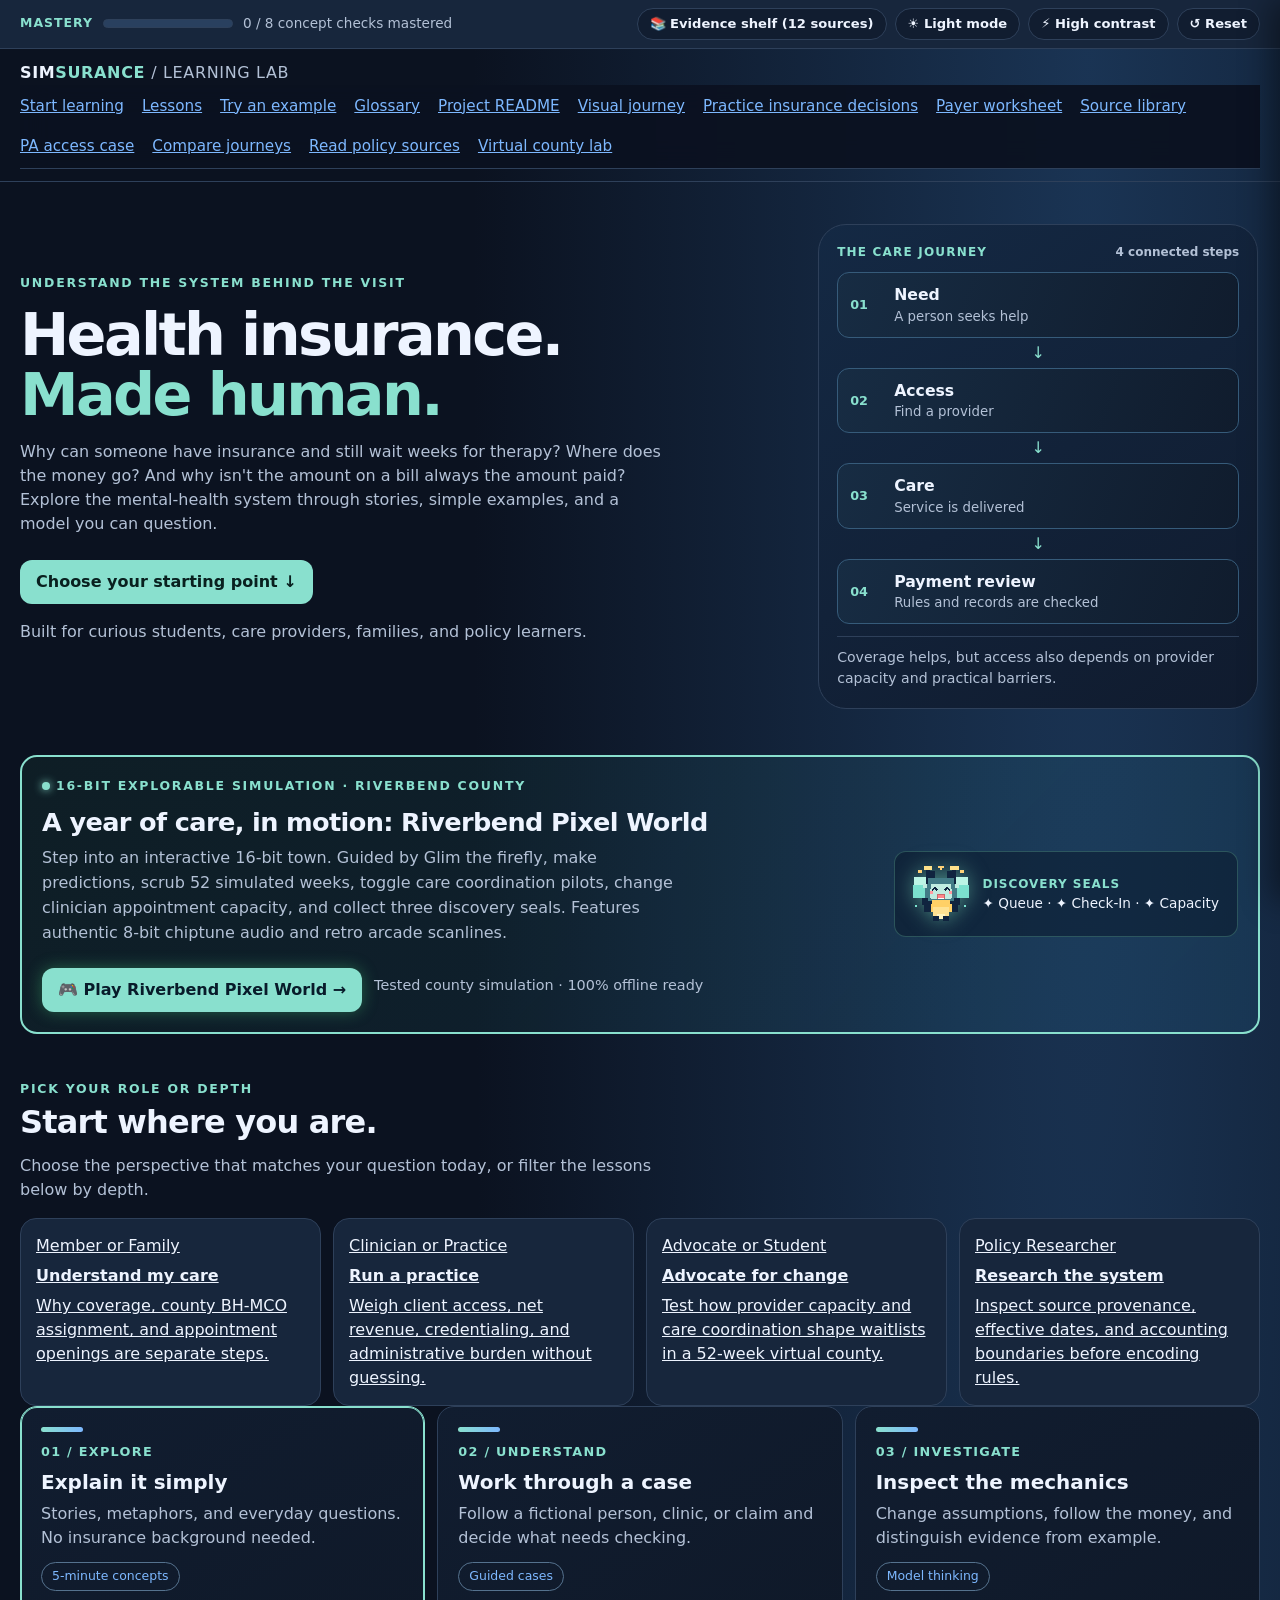
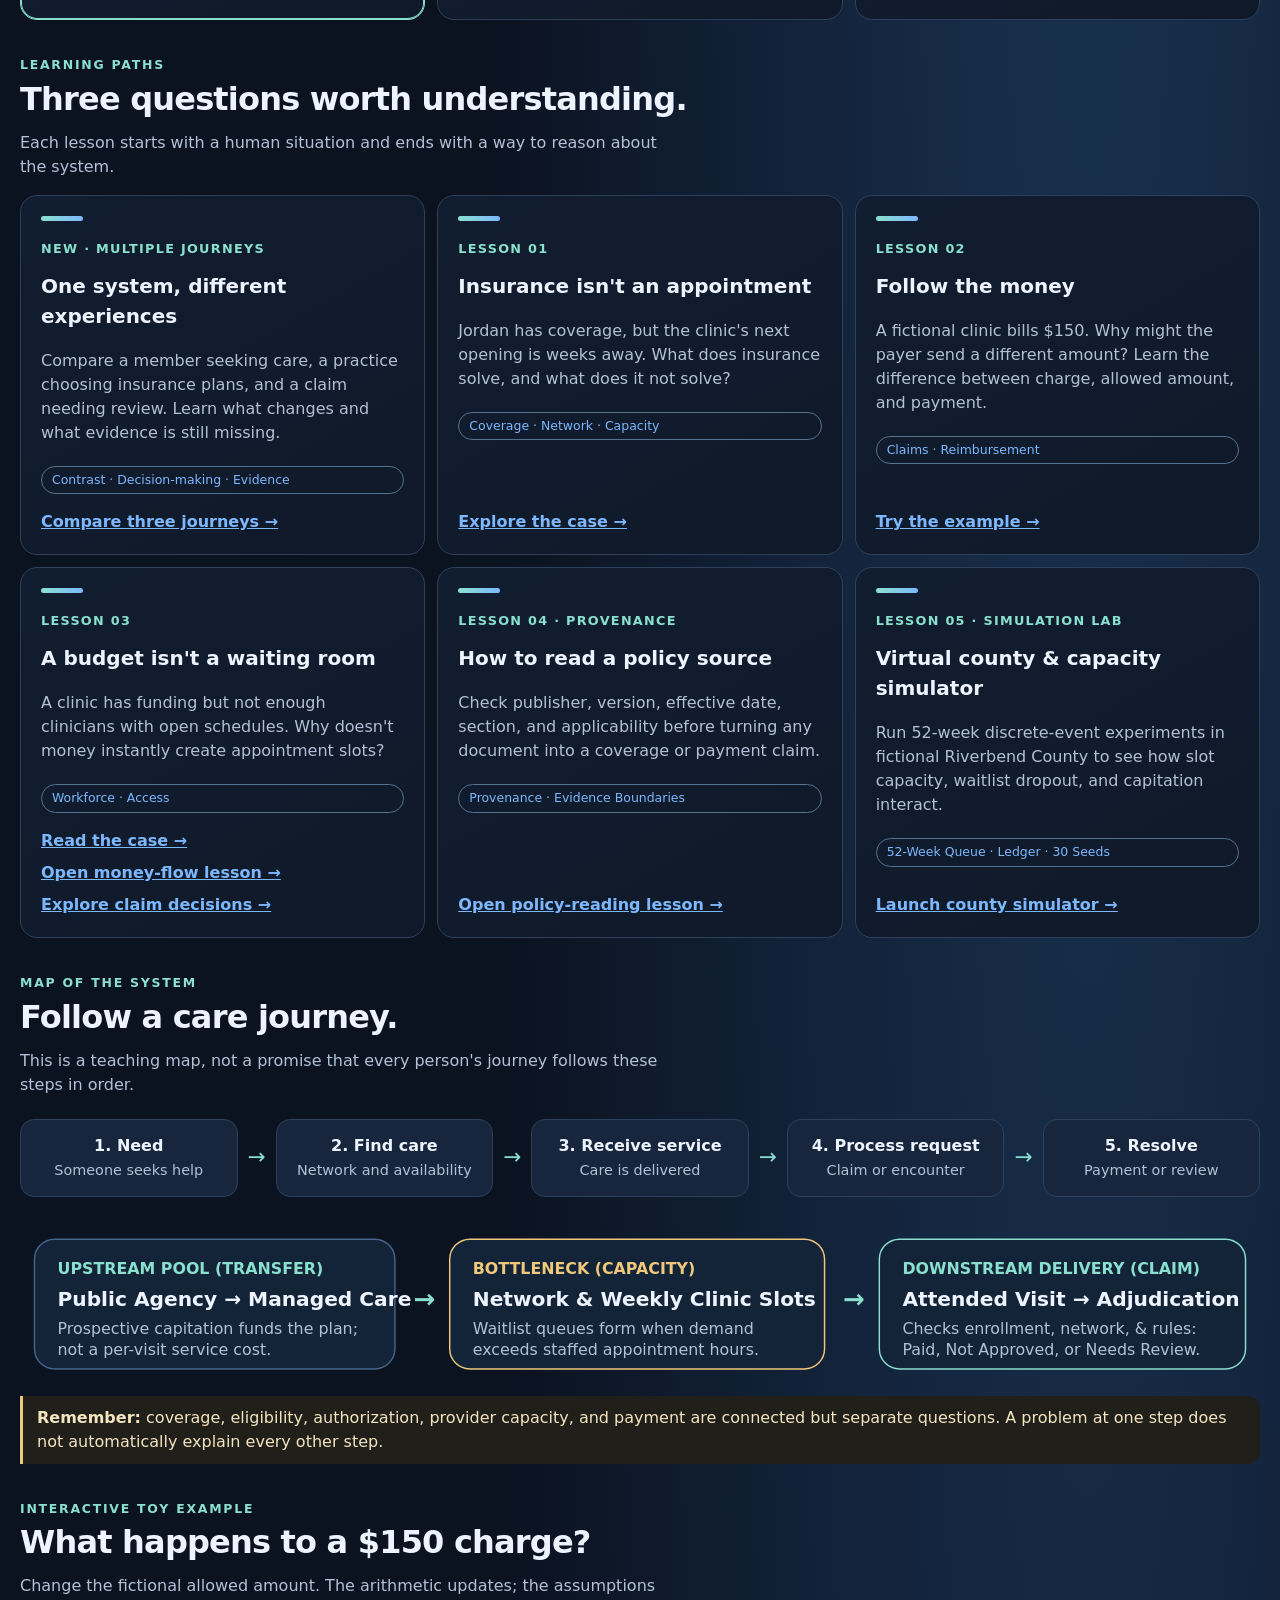
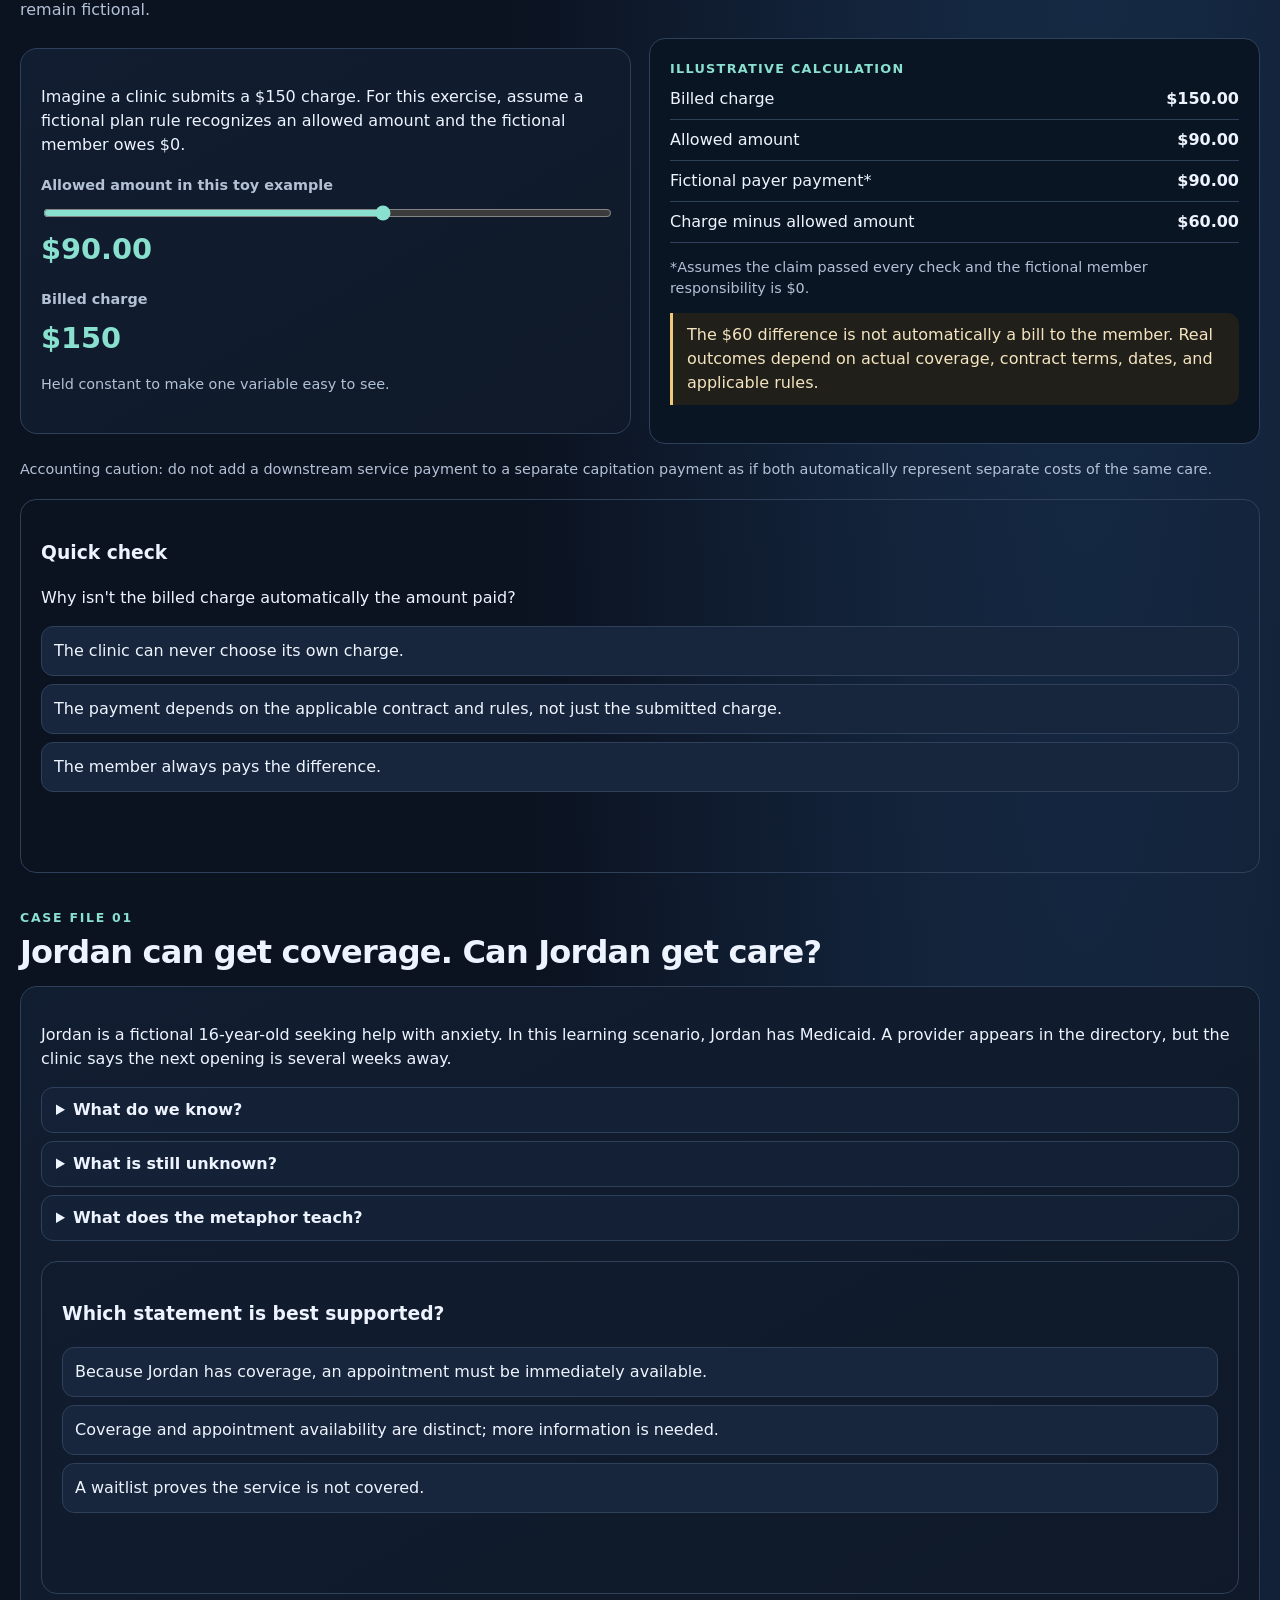
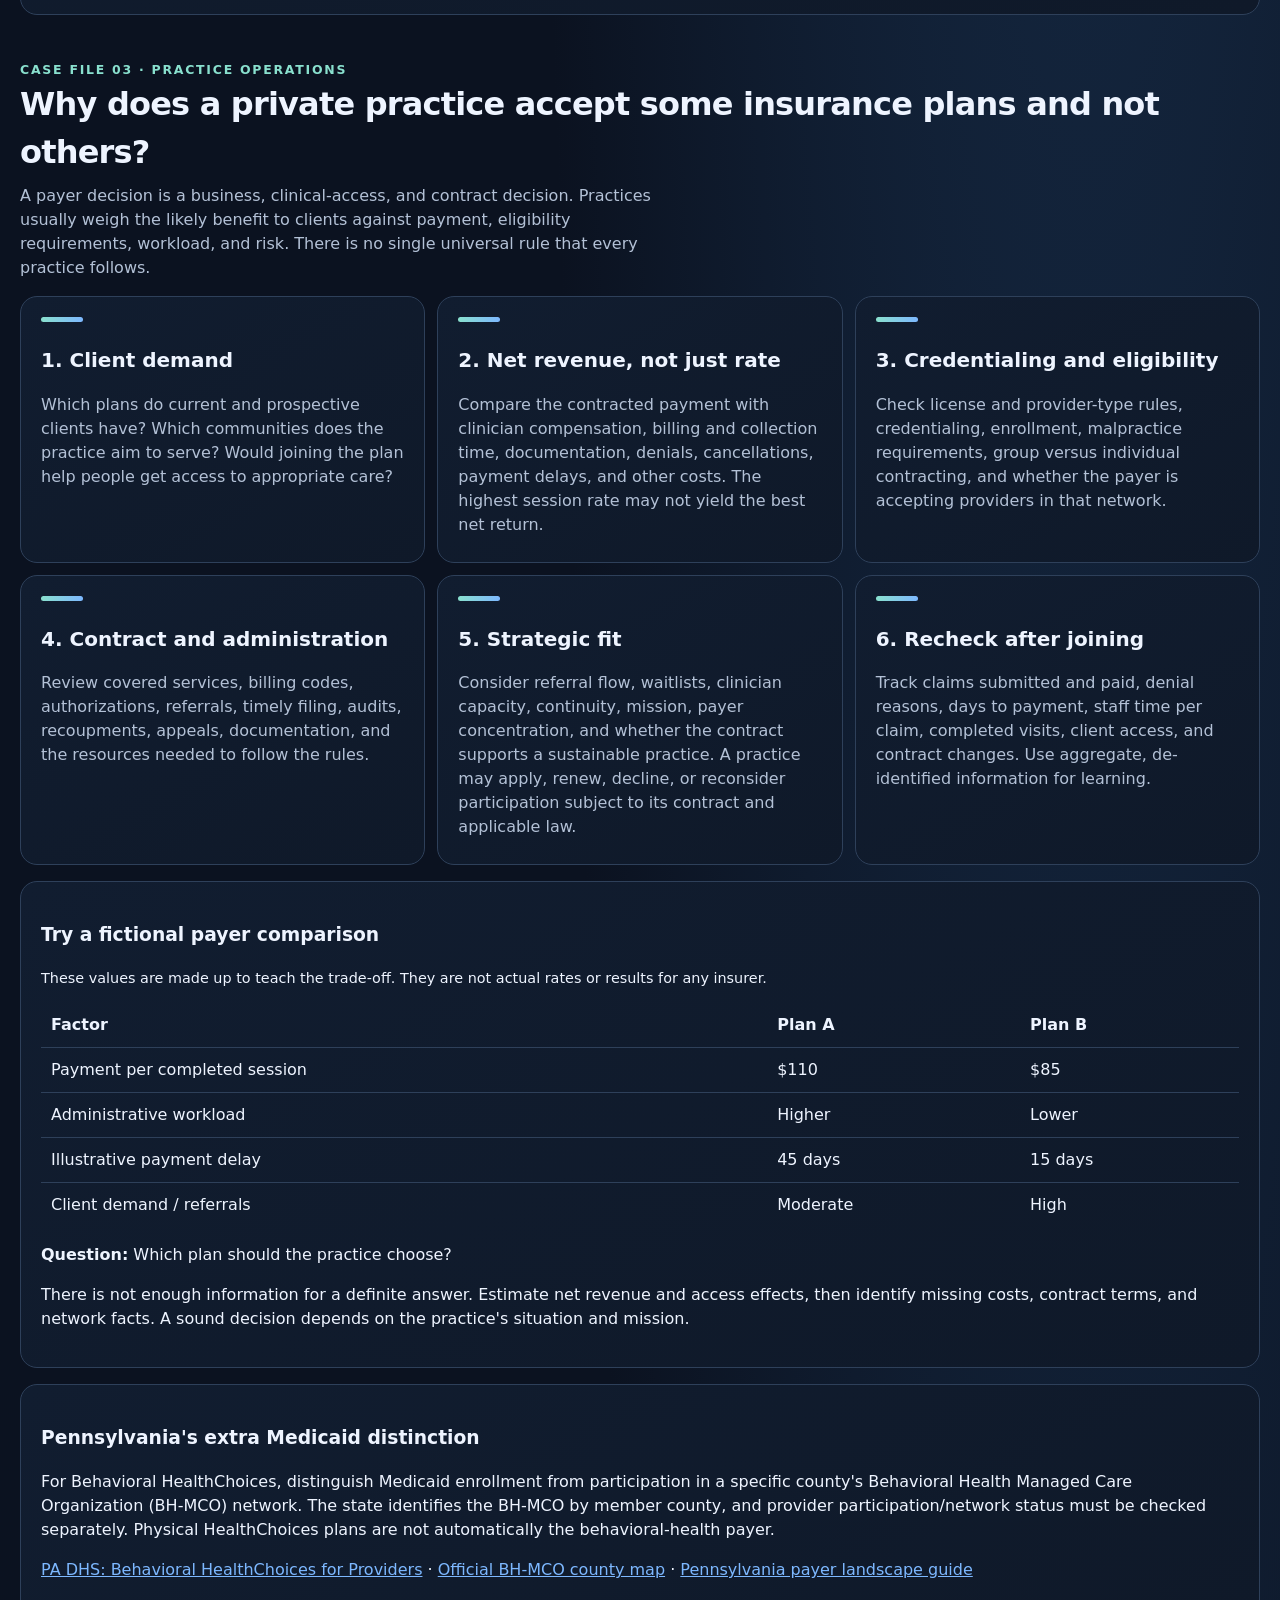
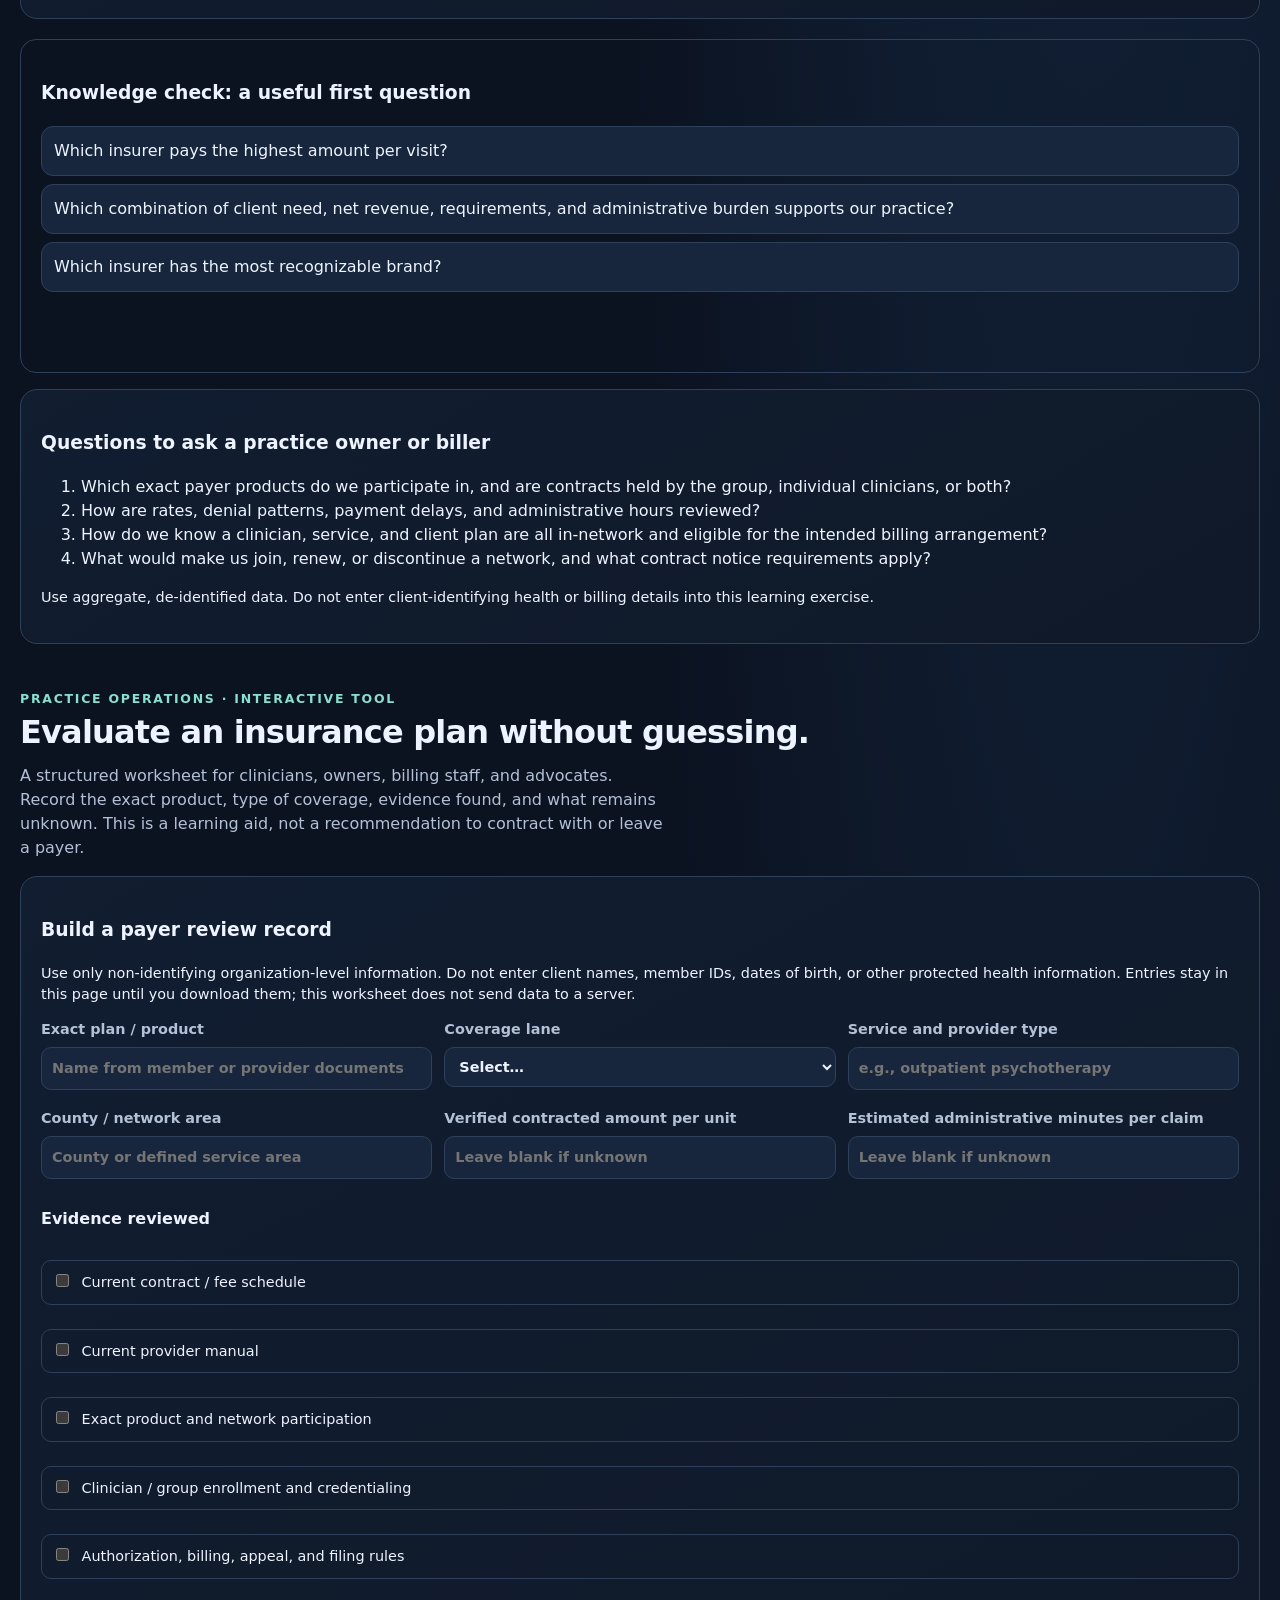
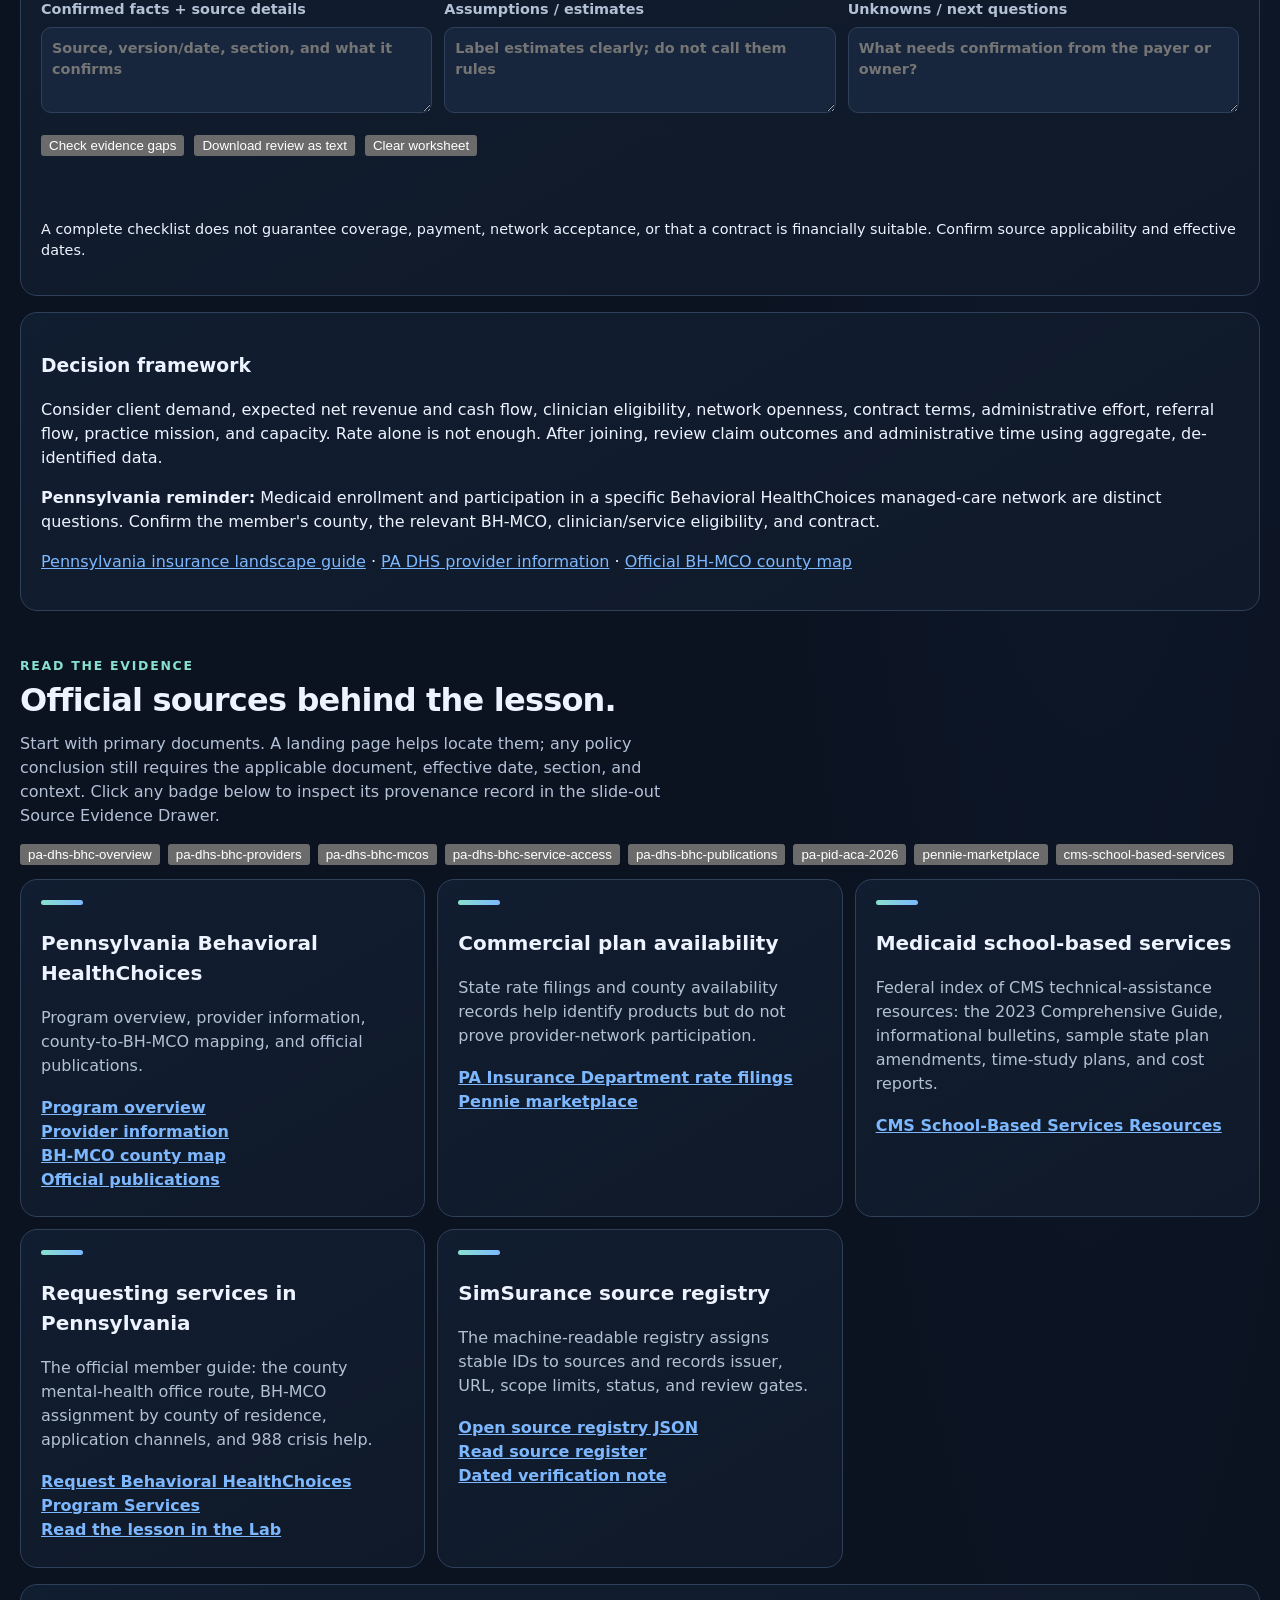
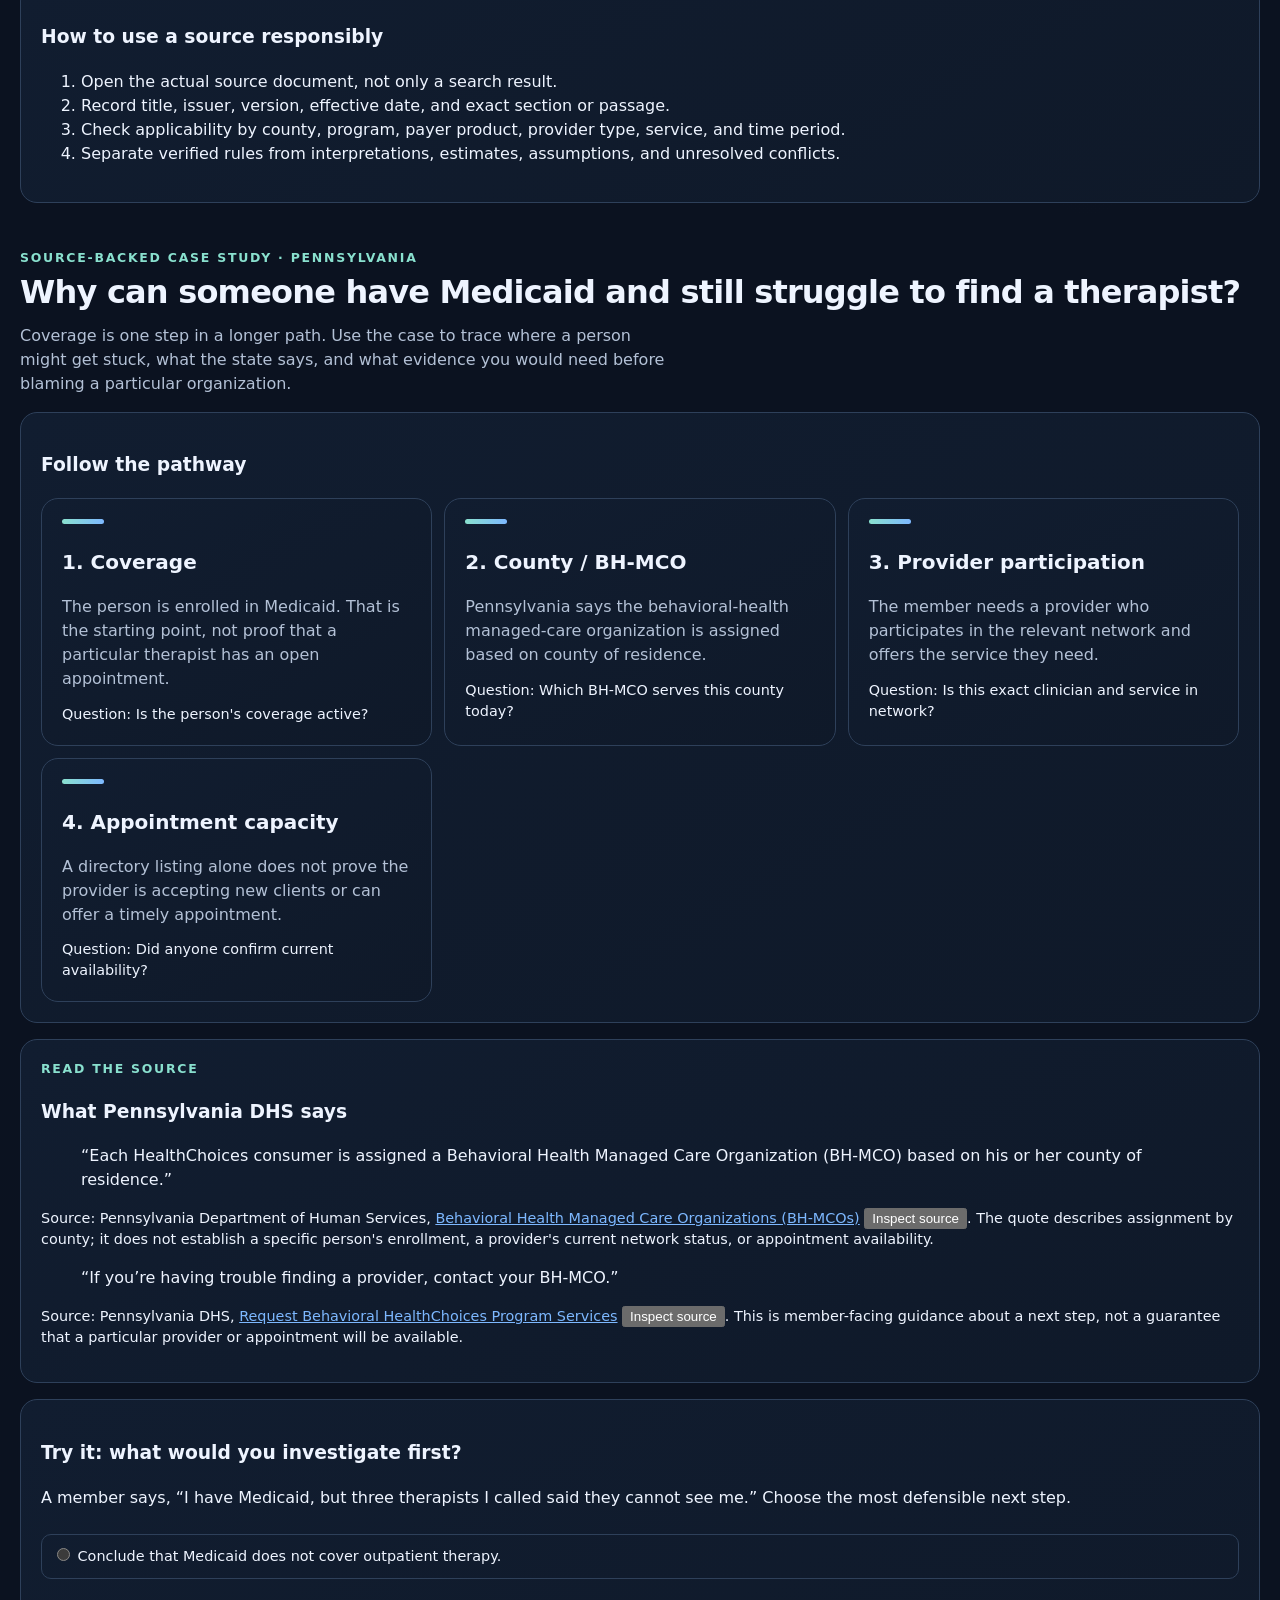
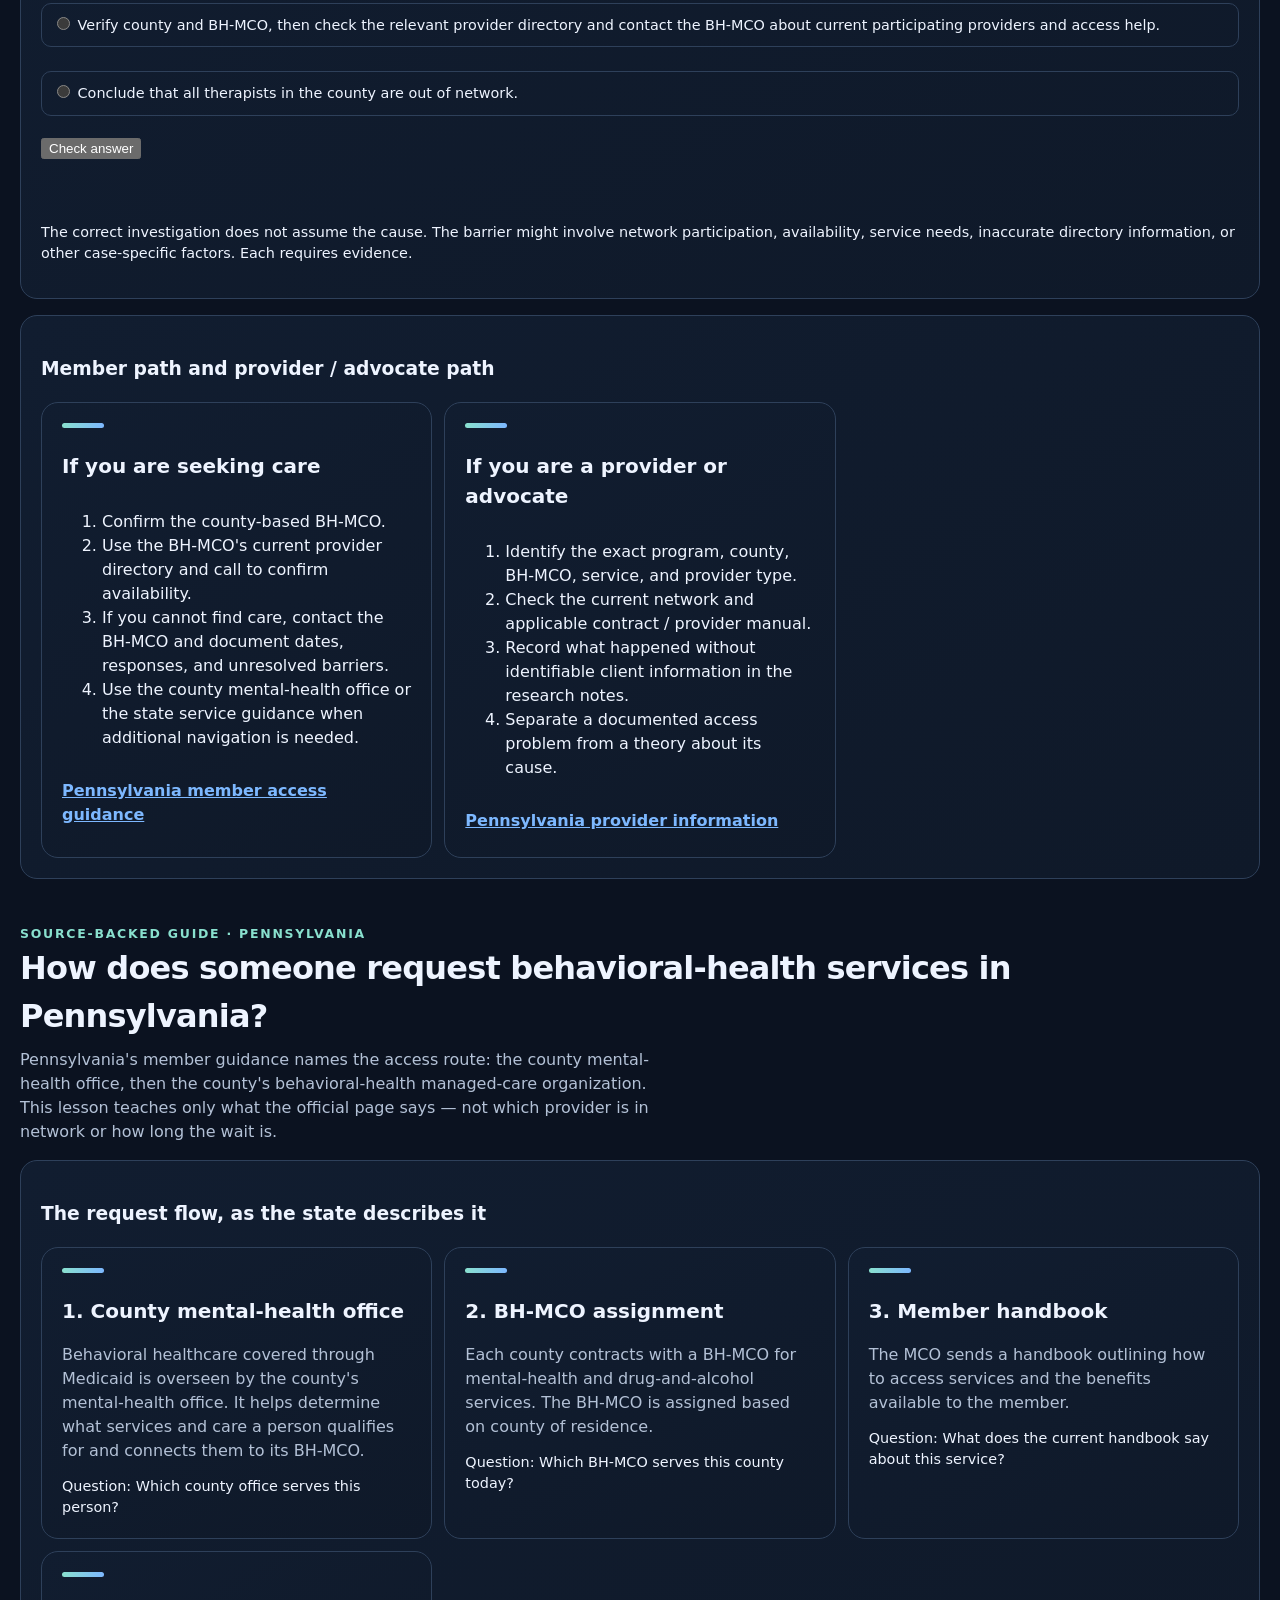
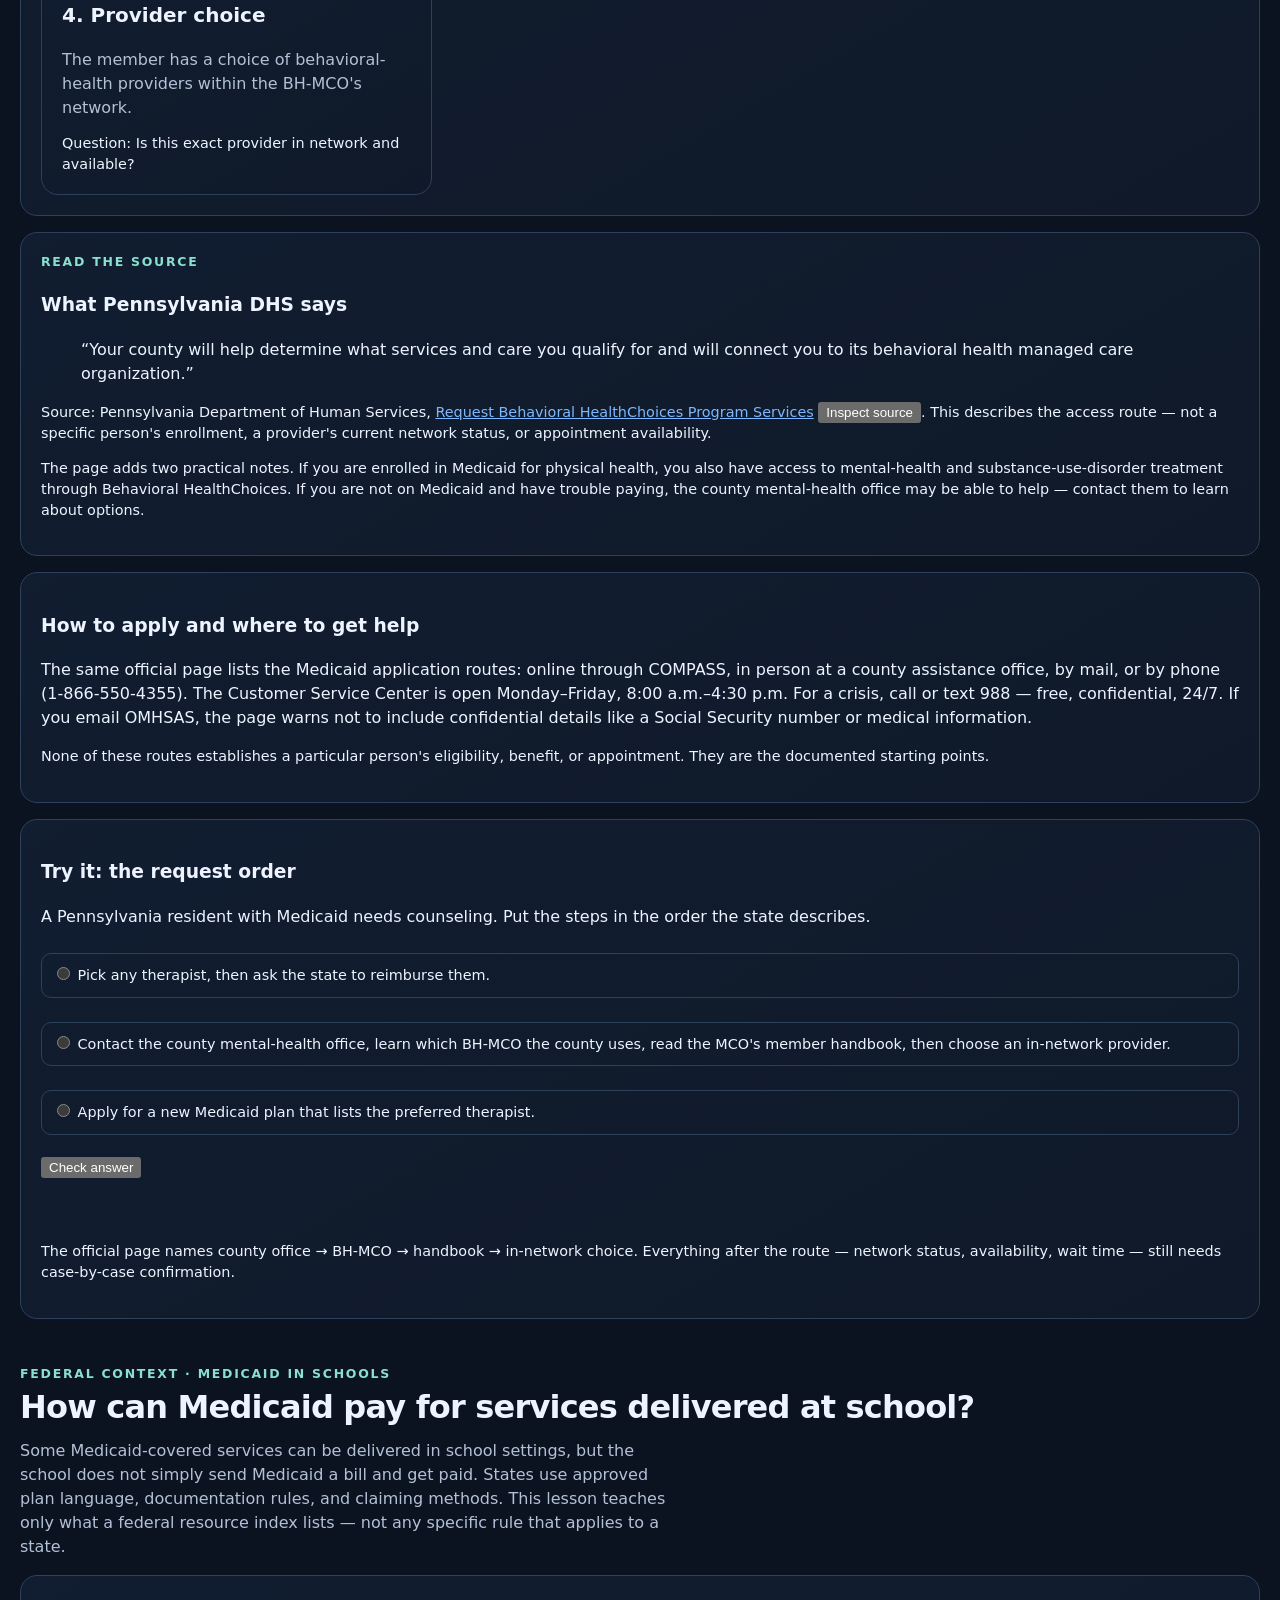
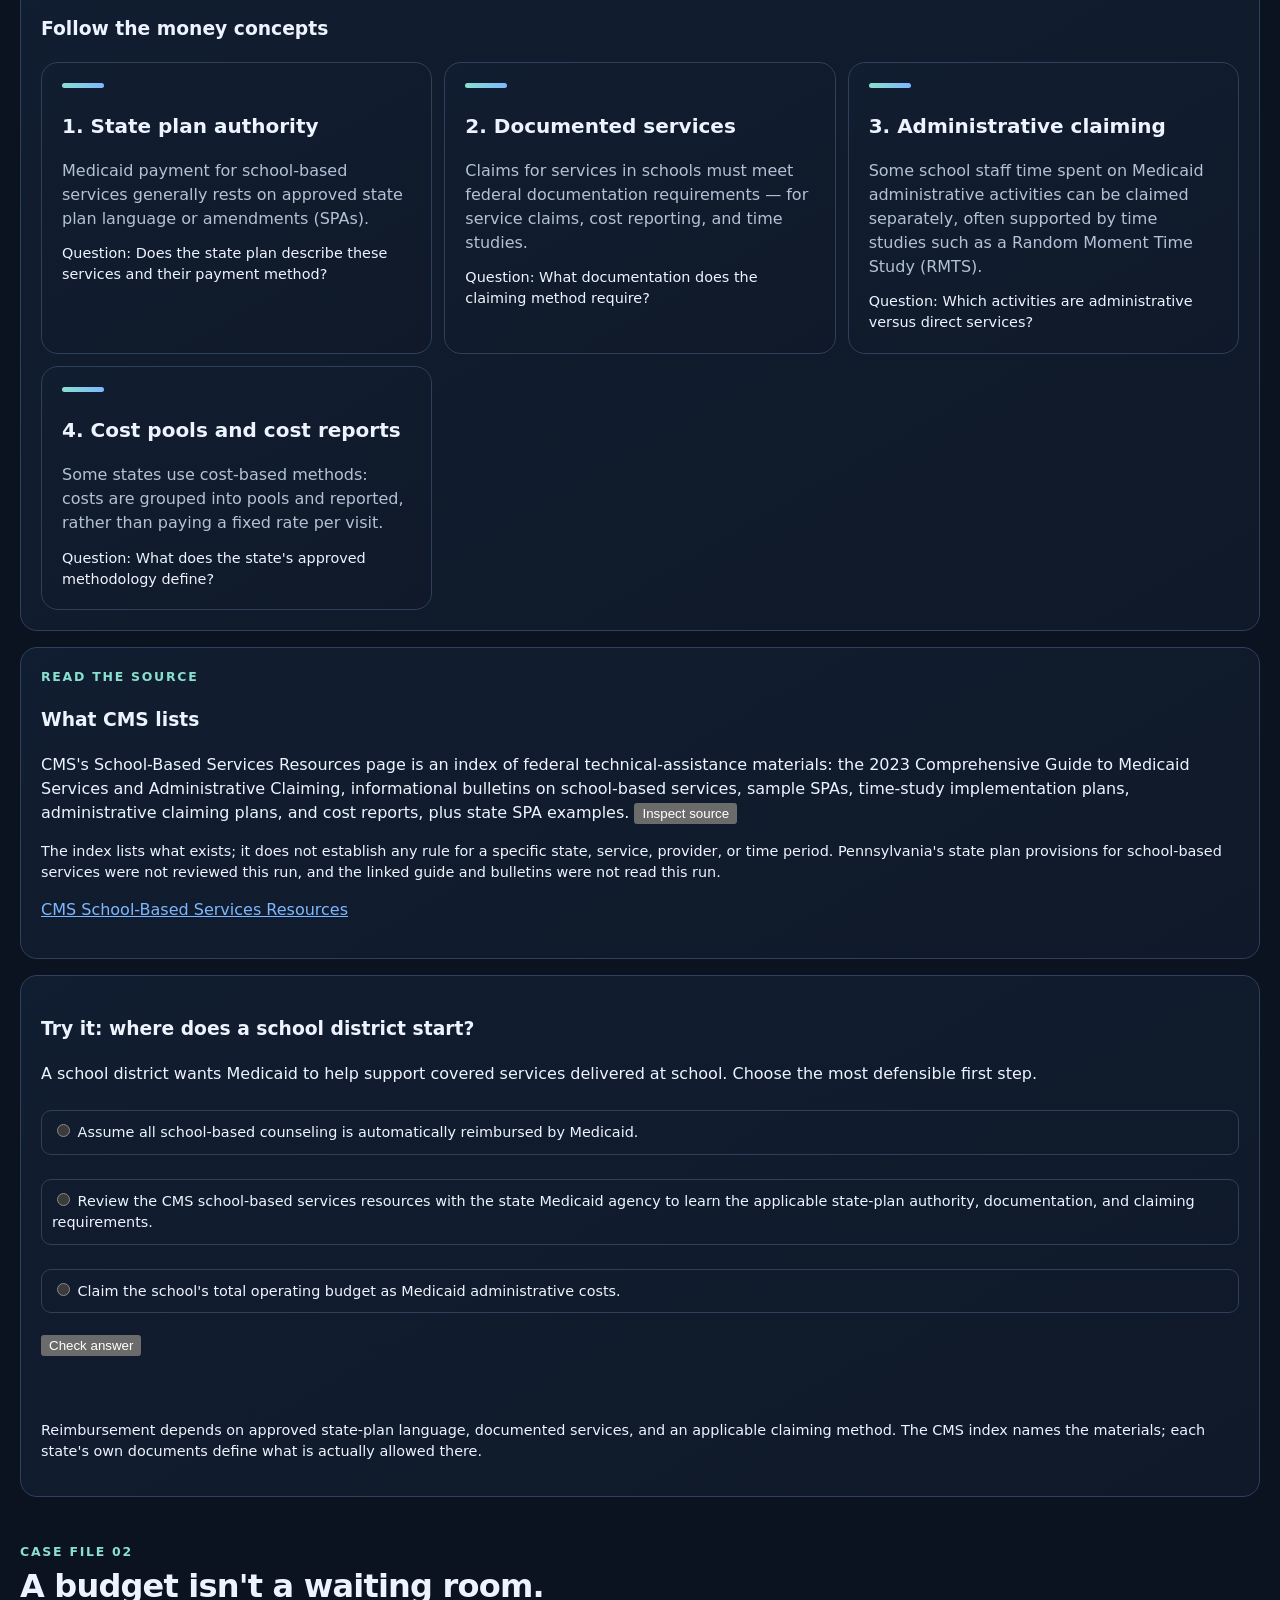
==== learning-lab/index.html @ 4ac09fd9 "feat(visual-journey): elevate Riverbend pixel world with retro audio, expressive Glim avatars, and 1" ====
<!doctype html>
<html lang="en">
<head>
<meta charset="utf-8">
<meta name="viewport" content="width=device-width,initial-scale=1">
<meta name="theme-color" content="#101a2c">
<meta name="description" content="A high-school-friendly learning lab for mental health insurance, Medicaid financing, and access to care.">
<title>Learning Lab | SimSurance</title>
<style>
:root{color-scheme:dark;--bg:#0b1220;--panel:#111d30;--panel2:#17263c;--ink:#eef4ff;--muted:#b3c1d6;--line:#2e405a;--blue:#7db8ff;--mint:#89e0ce;--gold:#f0c879;--radius:20px;font-family:ui-sans-serif,system-ui,-apple-system,BlinkMacSystemFont,"Segoe UI",sans-serif}
*{box-sizing:border-box}html{scroll-behavior:smooth}body{margin:0;background:radial-gradient(ellipse at 85% 0%,#1a3454 0,transparent 40%),var(--bg);color:var(--ink);line-height:1.6}a{color:var(--blue)}a:focus-visible,button:focus-visible,summary:focus-visible,input:focus-visible{outline:3px solid var(--gold);outline-offset:3px}.wrap{width:min(1120px,calc(100% - 32px));margin:auto}.top{padding:24px 0;border-bottom:1px solid var(--line)}.brand{font-weight:800;letter-spacing:.04em}.brand span{color:var(--mint)}nav{display:flex;gap:18px;flex-wrap:wrap;margin-top:12px;font-size:.95rem}.hero{padding:64px 0 40px;display:grid;grid-template-columns:1.4fr .8fr;gap:28px;align-items:center}.eyebrow{text-transform:uppercase;letter-spacing:.14em;color:var(--mint);font-size:.78rem;font-weight:800}.hero h1{font-size:clamp(2.5rem,6vw,5rem);line-height:1.02;letter-spacing:-.045em;margin:.25em 0}.hero p{font-size:1.12rem;color:var(--muted);max-width:66ch}.orb{min-height:250px;border:1px solid var(--line);border-radius:28px;background:linear-gradient(145deg,#142944,#101b2e);display:grid;place-items:center;padding:24px;position:relative;overflow:hidden}.orbit{width:210px;height:210px;border:1px solid #5481a8;border-radius:50%;display:grid;place-items:center;position:relative}.orbit:before,.orbit:after{content:"";position:absolute;border:1px solid #365b7a;border-radius:50%;inset:22px}.orbit:after{inset:48px}.core{z-index:1;background:#1d4560;padding:18px;border-radius:18px;text-align:center;font-weight:800;box-shadow:0 0 0 8px #142a40}.node{position:absolute;background:var(--panel2);border:1px solid #45627f;border-radius:12px;padding:6px 9px;font-size:.8rem}.n1{top:0}.n2{right:-30px;top:43%}.n3{bottom:0}.n4{left:-30px;top:43%}.section{padding:32px 0}.section h2{font-size:clamp(1.7rem,4vw,2.4rem);margin:0 0 8px;letter-spacing:-.025em}.lede{color:var(--muted);max-width:75ch;margin-top:0}.levels,.cards{display:grid;grid-template-columns:repeat(3,1fr);gap:16px}.level,.lesson,.panel{background:linear-gradient(150deg,var(--panel),#0f1929);border:1px solid var(--line);border-radius:var(--radius);padding:22px}.level{cursor:pointer;text-align:left;color:inherit;font:inherit;transition:transform .15s,border-color .15s}.level:hover{transform:translateY(-2px);border-color:var(--blue)}.level[aria-pressed=true]{border-color:var(--mint);box-shadow:inset 0 0 0 1px var(--mint)}.num{font-size:.8rem;color:var(--mint);font-weight:800;letter-spacing:.1em}.level h3,.lesson h3{margin:.25em 0;font-size:1.25rem}.level p,.lesson p{color:var(--muted);margin:.3em 0}.pill{display:inline-block;border:1px solid #55728e;border-radius:99px;padding:4px 10px;font-size:.78rem;color:var(--blue);margin:8px 0}.lesson{display:flex;flex-direction:column;gap:8px}.lesson a{margin-top:auto;display:inline-block;font-weight:750}.mini-flow{display:flex;gap:8px;align-items:stretch;flex-wrap:wrap;margin:22px 0}.step{flex:1;min-width:118px;text-align:center;background:var(--panel2);border:1px solid var(--line);padding:14px 10px;border-radius:14px}.arrow{align-self:center;color:var(--mint);font-size:1.35rem}.simgrid{display:grid;grid-template-columns:1fr 1fr;gap:18px}.field{margin:18px 0}label{display:block;font-weight:700;margin-bottom:6px}input[type=range]{width:100%;accent-color:var(--mint)}output{display:block;font-size:1.8rem;font-weight:850;color:var(--mint);font-variant-numeric:tabular-nums}.result{background:#0a1524;border:1px solid var(--line);border-radius:16px;padding:20px}.mathrow{display:flex;justify-content:space-between;gap:20px;border-bottom:1px solid var(--line);padding:8px 0}.mathrow:last-child{border:0}.notice{border-left:3px solid var(--gold);padding:10px 14px;background:#211f1a;border-radius:0 12px 12px 0;color:#f4e4bf}.quiz{margin-top:20px;padding:20px;border:1px solid var(--line);border-radius:16px}.answers{display:grid;gap:8px;margin:12px 0}.answers button{background:var(--panel2);color:var(--ink);border:1px solid var(--line);border-radius:12px;padding:12px;text-align:left;font:inherit;cursor:pointer}.answers button:hover{border-color:var(--blue)}.feedback{min-height:3em;color:var(--mint)}details{border-bottom:1px solid var(--line);padding:14px 0}summary{font-weight:750;cursor:pointer}.muted{color:var(--muted)}footer{margin-top:50px;padding:28px 0;border-top:1px solid var(--line);color:var(--muted)}.btn{display:inline-block;background:var(--mint);color:#09201f;font-weight:800;padding:10px 16px;border-radius:12px;text-decoration:none;margin-top:8px}.small{font-size:.9rem}.hide{display:none!important}
@media(max-width:760px){.hero{grid-template-columns:1fr;padding-top:42px}.orb{min-height:220px}.levels,.cards,.simgrid{grid-template-columns:1fr}.hero h1{font-size:clamp(2.7rem,13vw,4.5rem)}nav{gap:12px}.arrow{display:none}}
@media(prefers-reduced-motion:reduce){*{scroll-behavior:auto!important;transition:none!important}}

label{display:block;color:var(--muted);font-size:.9rem;font-weight:650}input[type="text"],input[type="number"],select,textarea{display:block;width:100%;margin-top:6px;border:1px solid var(--line);border-radius:10px;background:var(--panel2);color:var(--ink);padding:10px;font:inherit}textarea{resize:vertical}.answers label{display:block;border:1px solid var(--line);border-radius:10px;padding:10px;margin:8px 0;color:var(--ink);font-weight:500}.answers input[type="checkbox"]{margin-right:8px}
</style>
<link rel="stylesheet" href="./theme.css">
<style>
.system-map{display:flex;flex-direction:column;gap:7px;align-items:stretch;padding:18px;min-height:0}
.map-title{display:flex;justify-content:space-between;gap:8px;font-size:.75rem;font-weight:850;letter-spacing:.1em;color:var(--mint);margin-bottom:4px}.map-title span{color:var(--muted);letter-spacing:0;font-weight:600}
.journey-node{display:grid;grid-template-columns:34px 1fr;column-gap:10px;align-items:center;padding:10px 12px;border:1px solid #365b7a;background:linear-gradient(110deg,#172c43,#101c2d);border-radius:12px}
.journey-node b{grid-row:span 2;color:var(--mint);font-size:.8rem}.journey-node strong{font-size:.98rem}.journey-node small{color:var(--muted)}.journey-link{text-align:center;color:var(--mint);line-height:1;font-size:1rem}
.map-takeaway{border-top:1px solid var(--line);padding-top:10px;margin:5px 0 0!important;font-size:.88rem!important}
@media(min-width:761px){.system-map{max-width:440px;margin-inline:auto}}
</style>
</head>
<body>
<a href="#main" class="small" style="position:absolute;left:-9999px;top:auto" onfocus="this.style.left='16px'">Skip to content</a>
<header class="top"><div class="wrap"><div class="brand">SIM<span>SURANCE</span> <span style="color:var(--muted);font-weight:500">/ LEARNING LAB</span></div><nav aria-label="Main navigation"><a href="#start">Start learning</a><a href="#lessons">Lessons</a><a href="#try-it">Try an example</a><a href="#glossary">Glossary</a><a href="../">Project README</a>
<a href="./visual-journey.html">Visual journey</a><a href="#practice-payer-decisions">Practice insurance decisions</a><a href="#payer-decision-lab">Payer worksheet</a><a href="#source-library">Source library</a><a href="#pa-access-pathway">PA access case</a><a href="./journeys.html">Compare journeys</a><a href="./reading-policy.html">Read policy sources</a><a href="./county-lab.html">Virtual county lab</a>
</nav></div></header>
<main id="main">
<section class="wrap hero"><div><div class="eyebrow">Understand the system behind the visit</div><h1>Health insurance.<br><span style="color:var(--mint)">Made human.</span></h1><p>Why can someone have insurance and still wait weeks for therapy? Where does the money go? And why isn't the amount on a bill always the amount paid? Explore the mental-health system through stories, simple examples, and a model you can question.</p><a class="btn" href="#start">Choose your starting point ↓</a><p class="small">Built for curious students, care providers, families, and policy learners.</p></div><div class="orb system-map" role="img" aria-label="Care journey: person identifies a need, finds a provider, receives care, and the claim is reviewed"><div class="map-title">THE CARE JOURNEY <span>4 connected steps</span></div><div class="journey-node"><b>01</b><strong>Need</strong><small>A person seeks help</small></div><div class="journey-link" aria-hidden="true">↓</div><div class="journey-node"><b>02</b><strong>Access</strong><small>Find a provider</small></div><div class="journey-link" aria-hidden="true">↓</div><div class="journey-node"><b>03</b><strong>Care</strong><small>Service is delivered</small></div><div class="journey-link" aria-hidden="true">↓</div><div class="journey-node"><b>04</b><strong>Payment review</strong><small>Rules and records are checked</small></div><p class="map-takeaway">Coverage helps, but access also depends on provider capacity and practical barriers.</p></div></section>
<section class="wrap section" aria-labelledby="visual-journey-feature-title">
  <div class="panel" style="display:flex;align-items:center;justify-content:space-between;gap:24px;flex-wrap:wrap;border:2px solid var(--mint);background:linear-gradient(135deg,rgba(74,222,128,0.06) 0%,rgba(56,189,248,0.08) 100%);position:relative;overflow:hidden">
    <div style="flex:1;min-width:280px">
      <div class="eyebrow" style="color:var(--mint);display:flex;align-items:center;gap:6px">
        <span style="display:inline-block;width:8px;height:8px;background:var(--mint);border-radius:50%;box-shadow:0 0 8px var(--mint)"></span>
        16-Bit Explorable Simulation · Riverbend County
      </div>
      <h2 id="visual-journey-feature-title" style="margin:.3em 0 .2em;font-size:1.6rem">A year of care, in motion: Riverbend Pixel World</h2>
      <p style="margin:.2em 0;color:var(--muted);max-width:64ch;line-height:1.55">
        Step into an interactive 16-bit town. Guided by Glim the firefly, make predictions, scrub 52 simulated weeks, toggle care coordination pilots, change clinician appointment capacity, and collect three discovery seals. Features authentic 8-bit chiptune audio and retro arcade scanlines.
      </p>
      <div style="display:flex;gap:12px;margin-top:14px;flex-wrap:wrap;align-items:center">
        <a class="btn" href="./visual-journey.html" style="background:var(--mint);color:#081b2a;font-weight:700;box-shadow:0 0 16px rgba(74,222,128,0.35)">🎮 Play Riverbend Pixel World →</a>
        <span class="small" style="color:var(--muted)">Tested county simulation · 100% offline ready</span>
      </div>
    </div>
    <div style="display:flex;align-items:center;gap:14px;background:rgba(8,22,40,0.5);padding:14px 18px;border-radius:12px;border:1px solid rgba(127,225,189,0.25)">
      <img src="./assets/glim-celebrate.svg" alt="Glim the firefly guide" width="56" height="56" style="image-rendering:pixelated;filter:drop-shadow(0 0 10px rgba(127,225,189,0.5))">
      <div>
        <div style="font-size:0.75rem;font-weight:700;letter-spacing:0.08em;color:var(--mint)">DISCOVERY SEALS</div>
        <div style="font-size:0.85rem;color:var(--text)">✦ Queue · ✦ Check-In · ✦ Capacity</div>
      </div>
    </div>
  </div>
</section>
<section class="wrap section" id="start"><div class="eyebrow">Pick your role or depth</div><h2>Start where you are.</h2><p class="lede">Choose the perspective that matches your question today, or filter the lessons below by depth.</p>
<div class="audience-grid" role="region" aria-label="Role-based entry points">
  <a class="audience-card" href="#pa-access-pathway"><span class="role-kicker">Member or Family</span><strong>Understand my care</strong><span>Why coverage, county BH-MCO assignment, and appointment openings are separate steps.</span></a>
  <a class="audience-card" href="#practice-payer-decisions"><span class="role-kicker">Clinician or Practice</span><strong>Run a practice</strong><span>Weigh client access, net revenue, credentialing, and administrative burden without guessing.</span></a>
  <a class="audience-card" href="./county-lab.html"><span class="role-kicker">Advocate or Student</span><strong>Advocate for change</strong><span>Test how provider capacity and care coordination shape waitlists in a 52-week virtual county.</span></a>
  <a class="audience-card" href="./reading-policy.html"><span class="role-kicker">Policy Researcher</span><strong>Research the system</strong><span>Inspect source provenance, effective dates, and accounting boundaries before encoding rules.</span></a>
</div>
<div class="levels" role="group" aria-label="Choose learning level"><button class="level" data-level="explore" aria-pressed="true"><div class="num">01 / EXPLORE</div><h3>Explain it simply</h3><p>Stories, metaphors, and everyday questions. No insurance background needed.</p><span class="pill">5-minute concepts</span></button><button class="level" data-level="understand" aria-pressed="false"><div class="num">02 / UNDERSTAND</div><h3>Work through a case</h3><p>Follow a fictional person, clinic, or claim and decide what needs checking.</p><span class="pill">Guided cases</span></button><button class="level" data-level="investigate" aria-pressed="false"><div class="num">03 / INVESTIGATE</div><h3>Inspect the mechanics</h3><p>Change assumptions, follow the money, and distinguish evidence from example.</p><span class="pill">Model thinking</span></button></div></section>
<section class="wrap section" id="lessons"><div class="eyebrow">Learning paths</div><h2>Three questions worth understanding.</h2><p class="lede">Each lesson starts with a human situation and ends with a way to reason about the system.</p><div class="cards"><article class="lesson" data-audience="explore understand investigate"><div class="num">NEW · MULTIPLE JOURNEYS</div><h3>One system, different experiences</h3><p>Compare a member seeking care, a practice choosing insurance plans, and a claim needing review. Learn what changes and what evidence is still missing.</p><div class="pill">Contrast · Decision-making · Evidence</div><a href="./journeys.html">Compare three journeys →</a></article><article class="lesson" data-audience="explore understand investigate"><div class="num">LESSON 01</div><h3>Insurance isn't an appointment</h3><p>Jordan has coverage, but the clinic's next opening is weeks away. What does insurance solve, and what does it not solve?</p><div class="pill">Coverage · Network · Capacity</div><a href="#case-access">Explore the case →</a></article><article class="lesson" data-audience="explore understand investigate"><div class="num">LESSON 02</div><h3>Follow the money</h3><p>A fictional clinic bills $150. Why might the payer send a different amount? Learn the difference between charge, allowed amount, and payment.</p><div class="pill">Claims · Reimbursement</div><a href="#try-it">Try the example →</a></article><article class="lesson" data-audience="understand investigate"><div class="num">LESSON 03</div><h3>A budget isn't a waiting room</h3><p>A clinic has funding but not enough clinicians with open schedules. Why doesn't money instantly create appointment slots?</p><div class="pill">Workforce · Access</div><a href="#case-capacity">Read the case →</a><a href="./money-flow.html">Open money-flow lesson →</a><a href="./claim-decisions.html">Explore claim decisions →</a></article><article class="lesson" data-audience="understand investigate"><div class="num">LESSON 04 · PROVENANCE</div><h3>How to read a policy source</h3><p>Check publisher, version, effective date, section, and applicability before turning any document into a coverage or payment claim.</p><div class="pill">Provenance · Evidence Boundaries</div><a href="./reading-policy.html">Open policy-reading lesson →</a></article><article class="lesson" data-audience="explore understand investigate"><div class="num">LESSON 05 · SIMULATION LAB</div><h3>Virtual county &amp; capacity simulator</h3><p>Run 52-week discrete-event experiments in fictional Riverbend County to see how slot capacity, waitlist dropout, and capitation interact.</p><div class="pill">52-Week Queue · Ledger · 30 Seeds</div><a href="./county-lab.html">Launch county simulator →</a></article></div></section>
<section class="wrap section" id="money"><div class="eyebrow">Map of the system</div><h2>Follow a care journey.</h2><p class="lede">This is a teaching map, not a promise that every person's journey follows these steps in order.</p><div class="mini-flow" aria-label="Simplified care journey"><div class="step"><strong>1. Need</strong><br><span class="small muted">Someone seeks help</span></div><div class="arrow" aria-hidden="true">→</div><div class="step"><strong>2. Find care</strong><br><span class="small muted">Network and availability</span></div><div class="arrow" aria-hidden="true">→</div><div class="step"><strong>3. Receive service</strong><br><span class="small muted">Care is delivered</span></div><div class="arrow" aria-hidden="true">→</div><div class="step"><strong>4. Process request</strong><br><span class="small muted">Claim or encounter</span></div><div class="arrow" aria-hidden="true">→</div><div class="step"><strong>5. Resolve</strong><br><span class="small muted">Payment or review</span></div></div>
<div class="svg-diagram-wrap" role="img" aria-label="Visual separation between upstream capitation funding, clinic appointment capacity, and downstream service claim adjudication">
  <svg viewBox="0 0 860 118" width="100%" height="auto" xmlns="http://www.w3.org/2000/svg">
    <g font-family="system-ui, sans-serif" font-size="12" fill="#eef4ff">
      <rect x="10" y="14" width="250" height="90" rx="14" fill="#132338" stroke="#45658c"/>
      <text x="26" y="38" fill="#89e0ce" font-weight="800" font-size="11">UPSTREAM POOL (TRANSFER)</text>
      <text x="26" y="60" font-weight="750" font-size="14">Public Agency → Managed Care</text>
      <text x="26" y="80" fill="#b3c1d6" font-size="11">Prospective capitation funds the plan;</text>
      <text x="26" y="94" fill="#b3c1d6" font-size="11">not a per-visit service cost.</text>

      <text x="273" y="62" fill="#89e0ce" font-weight="800" font-size="18">→</text>

      <rect x="298" y="14" width="260" height="90" rx="14" fill="#132338" stroke="#f0c879"/>
      <text x="314" y="38" fill="#f0c879" font-weight="800" font-size="11">BOTTLENECK (CAPACITY)</text>
      <text x="314" y="60" font-weight="750" font-size="14">Network &amp; Weekly Clinic Slots</text>
      <text x="314" y="80" fill="#b3c1d6" font-size="11">Waitlist queues form when demand</text>
      <text x="314" y="94" fill="#b3c1d6" font-size="11">exceeds staffed appointment hours.</text>

      <text x="571" y="62" fill="#89e0ce" font-weight="800" font-size="18">→</text>

      <rect x="596" y="14" width="254" height="90" rx="14" fill="#132338" stroke="#89e0ce"/>
      <text x="612" y="38" fill="#89e0ce" font-weight="800" font-size="11">DOWNSTREAM DELIVERY (CLAIM)</text>
      <text x="612" y="60" font-weight="750" font-size="14">Attended Visit → Adjudication</text>
      <text x="612" y="80" fill="#b3c1d6" font-size="11">Checks enrollment, network, &amp; rules:</text>
      <text x="612" y="94" fill="#b3c1d6" font-size="11">Paid, Not Approved, or Needs Review.</text>
    </g>
  </svg>
</div>
<div class="notice"><strong>Remember:</strong> coverage, eligibility, authorization, provider capacity, and payment are connected but separate questions. A problem at one step does not automatically explain every other step.</div></section>
<section class="wrap section" id="try-it"><div class="eyebrow">Interactive toy example</div><h2>What happens to a $150 charge?</h2><p class="lede">Change the fictional allowed amount. The arithmetic updates; the assumptions remain fictional.</p><div class="simgrid"><div class="panel"><p>Imagine a clinic submits a $150 charge. For this exercise, assume a fictional plan rule recognizes an allowed amount and the fictional member owes $0.</p><div class="field"><label for="allowed">Allowed amount in this toy example</label><input id="allowed" type="range" min="0" max="150" step="5" value="90"><output id="allowedValue" for="allowed">$90</output></div><div class="field"><label>Billed charge</label><output>$150</output><p class="small muted">Held constant to make one variable easy to see.</p></div></div><div class="result" aria-live="polite"><div class="num">ILLUSTRATIVE CALCULATION</div><div class="mathrow"><span>Billed charge</span><strong>$150.00</strong></div><div class="mathrow"><span>Allowed amount</span><strong id="allowedRow">$90.00</strong></div><div class="mathrow"><span>Fictional payer payment*</span><strong id="paidRow">$90.00</strong></div><div class="mathrow"><span>Charge minus allowed amount</span><strong id="differenceRow">$60.00</strong></div><p class="small muted">*Assumes the claim passed every check and the fictional member responsibility is $0.</p><div class="notice">The $60 difference is not automatically a bill to the member. Real outcomes depend on actual coverage, contract terms, dates, and applicable rules.</div></div></div><p class="small muted">Accounting caution: do not add a downstream service payment to a separate capitation payment as if both automatically represent separate costs of the same care.</p><div class="quiz"><h3>Quick check</h3><p>Why isn't the billed charge automatically the amount paid?</p><div class="answers" role="group" aria-label="Answer options"><button data-correct="false">The clinic can never choose its own charge.</button><button data-correct="true">The payment depends on the applicable contract and rules, not just the submitted charge.</button><button data-correct="false">The member always pays the difference.</button></div><div class="feedback" id="quizFeedback" aria-live="polite"></div></div></section>
<section class="wrap section" id="case-access"><div class="eyebrow">Case file 01</div><h2>Jordan can get coverage. Can Jordan get care?</h2><div class="panel"><p>Jordan is a fictional 16-year-old seeking help with anxiety. In this learning scenario, Jordan has Medicaid. A provider appears in the directory, but the clinic says the next opening is several weeks away.</p><details><summary>What do we know?</summary><p>Jordan is described as covered in the scenario; a provider appears in a directory; the provider reports no immediate opening.</p></details><details><summary>What is still unknown?</summary><p>Is the directory current? Does the provider participate in Jordan's specific plan for this service? Is the service covered in these circumstances? Are other appropriate providers available? Are language, transport, scheduling, or accessibility needs relevant?</p></details><details><summary>What does the metaphor teach?</summary><p>A provider directory is like a map to a possible destination. It does not guarantee the destination is open, suitable, or reachable today.</p></details><div class="quiz"><h3>Which statement is best supported?</h3><div class="answers" role="group" aria-label="Case question"><button data-case="false">Because Jordan has coverage, an appointment must be immediately available.</button><button data-case="true">Coverage and appointment availability are distinct; more information is needed.</button><button data-case="false">A waitlist proves the service is not covered.</button></div><div class="feedback" aria-live="polite"></div></div></div></section>

<section class="wrap section" id="practice-payer-decisions">
  <div class="eyebrow">Case file 03 · Practice operations</div>
  <h2>Why does a private practice accept some insurance plans and not others?</h2>
  <p class="lede">A payer decision is a business, clinical-access, and contract decision. Practices usually weigh the likely benefit to clients against payment, eligibility requirements, workload, and risk. There is no single universal rule that every practice follows.</p>
  <div class="cards">
    <article class="lesson"><h3>1. Client demand</h3><p>Which plans do current and prospective clients have? Which communities does the practice aim to serve? Would joining the plan help people get access to appropriate care?</p></article>
    <article class="lesson"><h3>2. Net revenue, not just rate</h3><p>Compare the contracted payment with clinician compensation, billing and collection time, documentation, denials, cancellations, payment delays, and other costs. The highest session rate may not yield the best net return.</p></article>
    <article class="lesson"><h3>3. Credentialing and eligibility</h3><p>Check license and provider-type rules, credentialing, enrollment, malpractice requirements, group versus individual contracting, and whether the payer is accepting providers in that network.</p></article>
    <article class="lesson"><h3>4. Contract and administration</h3><p>Review covered services, billing codes, authorizations, referrals, timely filing, audits, recoupments, appeals, documentation, and the resources needed to follow the rules.</p></article>
    <article class="lesson"><h3>5. Strategic fit</h3><p>Consider referral flow, waitlists, clinician capacity, continuity, mission, payer concentration, and whether the contract supports a sustainable practice. A practice may apply, renew, decline, or reconsider participation subject to its contract and applicable law.</p></article>
    <article class="lesson"><h3>6. Recheck after joining</h3><p>Track claims submitted and paid, denial reasons, days to payment, staff time per claim, completed visits, client access, and contract changes. Use aggregate, de-identified information for learning.</p></article>
  </div>
  <div class="panel" style="margin-top:16px">
    <h3>Try a fictional payer comparison</h3>
    <p class="small">These values are made up to teach the trade-off. They are not actual rates or results for any insurer.</p>
    <div style="overflow-x:auto"><table style="width:100%;border-collapse:collapse;min-width:580px">
      <thead><tr><th style="text-align:left;padding:10px;border-bottom:1px solid var(--line)">Factor</th><th style="text-align:left;padding:10px;border-bottom:1px solid var(--line)">Plan A</th><th style="text-align:left;padding:10px;border-bottom:1px solid var(--line)">Plan B</th></tr></thead>
      <tbody>
        <tr><td style="padding:10px;border-bottom:1px solid var(--line)">Payment per completed session</td><td style="padding:10px;border-bottom:1px solid var(--line)">$110</td><td style="padding:10px;border-bottom:1px solid var(--line)">$85</td></tr>
        <tr><td style="padding:10px;border-bottom:1px solid var(--line)">Administrative workload</td><td style="padding:10px;border-bottom:1px solid var(--line)">Higher</td><td style="padding:10px;border-bottom:1px solid var(--line)">Lower</td></tr>
        <tr><td style="padding:10px;border-bottom:1px solid var(--line)">Illustrative payment delay</td><td style="padding:10px;border-bottom:1px solid var(--line)">45 days</td><td style="padding:10px;border-bottom:1px solid var(--line)">15 days</td></tr>
        <tr><td style="padding:10px">Client demand / referrals</td><td style="padding:10px">Moderate</td><td style="padding:10px">High</td></tr>
      </tbody>
    </table></div>
    <p><strong>Question:</strong> Which plan should the practice choose?</p>
    <p>There is not enough information for a definite answer. Estimate net revenue and access effects, then identify missing costs, contract terms, and network facts. A sound decision depends on the practice's situation and mission.</p>
  </div>
  <div class="panel" style="margin-top:16px">
    <h3>Pennsylvania's extra Medicaid distinction</h3>
    <p>For Behavioral HealthChoices, distinguish Medicaid enrollment from participation in a specific county's Behavioral Health Managed Care Organization (BH-MCO) network. The state identifies the BH-MCO by member county, and provider participation/network status must be checked separately. Physical HealthChoices plans are not automatically the behavioral-health payer.</p>
    <p><a href="https://www.pa.gov/agencies/dhs/resources/medicaid/bhc/bhc-providers" target="_blank" rel="noreferrer">PA DHS: Behavioral HealthChoices for Providers</a> · <a href="https://www.pa.gov/agencies/dhs/resources/medicaid/bhc/bhc-mcos" target="_blank" rel="noreferrer">Official BH-MCO county map</a> · <a href="../docs/PA_INSURANCE_LANDSCAPE.md">Pennsylvania payer landscape guide</a></p>
  </div>
  <div class="quiz">
    <h3>Knowledge check: a useful first question</h3>
    <div class="answers" role="group" aria-label="Practice insurance participation question">
      <button data-payer-answer="false">Which insurer pays the highest amount per visit?</button>
      <button data-payer-answer="true">Which combination of client need, net revenue, requirements, and administrative burden supports our practice?</button>
      <button data-payer-answer="false">Which insurer has the most recognizable brand?</button>
    </div>
    <div class="feedback" aria-live="polite"></div>
  </div>
  <div class="panel" style="margin-top:16px">
    <h3>Questions to ask a practice owner or biller</h3>
    <ol>
      <li>Which exact payer products do we participate in, and are contracts held by the group, individual clinicians, or both?</li>
      <li>How are rates, denial patterns, payment delays, and administrative hours reviewed?</li>
      <li>How do we know a clinician, service, and client plan are all in-network and eligible for the intended billing arrangement?</li>
      <li>What would make us join, renew, or discontinue a network, and what contract notice requirements apply?</li>
    </ol>
    <p class="small">Use aggregate, de-identified data. Do not enter client-identifying health or billing details into this learning exercise.</p>
  </div>
</section>


<section class="wrap section" id="payer-decision-lab">
  <div class="eyebrow">Practice operations · Interactive tool</div>
  <h2>Evaluate an insurance plan without guessing.</h2>
  <p class="lede">A structured worksheet for clinicians, owners, billing staff, and advocates. Record the exact product, type of coverage, evidence found, and what remains unknown. This is a learning aid, not a recommendation to contract with or leave a payer.</p>
  <div class="panel" id="payer-worksheet">
    <h3>Build a payer review record</h3>
    <p class="small">Use only non-identifying organization-level information. Do not enter client names, member IDs, dates of birth, or other protected health information. Entries stay in this page until you download them; this worksheet does not send data to a server.</p>
    <div class="cards">
      <label>Exact plan / product<input id="pw-plan" type="text" placeholder="Name from member or provider documents"></label>
      <label>Coverage lane<select id="pw-lane"><option value="">Select…</option><option>Commercial / employer</option><option>Individual / Marketplace</option><option>Medicaid physical HealthChoices</option><option>Medicaid Behavioral HealthChoices</option><option>Medicare / Medicare Advantage</option><option>CHIP</option><option>EAP / third-party administrator</option><option>Unknown</option></select></label>
      <label>Service and provider type<input id="pw-service" type="text" placeholder="e.g., outpatient psychotherapy"></label>
      <label>County / network area<input id="pw-county" type="text" placeholder="County or defined service area"></label>
      <label>Verified contracted amount per unit<input id="pw-rate" type="number" min="0" step="0.01" placeholder="Leave blank if unknown"></label>
      <label>Estimated administrative minutes per claim<input id="pw-minutes" type="number" min="0" step="1" placeholder="Leave blank if unknown"></label>
    </div>
    <h4>Evidence reviewed</h4>
    <div class="answers" role="group" aria-label="Evidence status">
      <label><input type="checkbox" data-pw-evidence value="contract"> Current contract / fee schedule</label>
      <label><input type="checkbox" data-pw-evidence value="manual"> Current provider manual</label>
      <label><input type="checkbox" data-pw-evidence value="network"> Exact product and network participation</label>
      <label><input type="checkbox" data-pw-evidence value="credentialing"> Clinician / group enrollment and credentialing</label>
      <label><input type="checkbox" data-pw-evidence value="claims"> Authorization, billing, appeal, and filing rules</label>
    </div>
    <div class="cards">
      <label>Confirmed facts + source details<textarea id="pw-facts" rows="3" placeholder="Source, version/date, section, and what it confirms"></textarea></label>
      <label>Assumptions / estimates<textarea id="pw-assumptions" rows="3" placeholder="Label estimates clearly; do not call them rules"></textarea></label>
      <label>Unknowns / next questions<textarea id="pw-unknowns" rows="3" placeholder="What needs confirmation from the payer or owner?"></textarea></label>
    </div>
    <div style="display:flex;flex-wrap:wrap;gap:10px;margin-top:16px">
      <button type="button" id="pw-review">Check evidence gaps</button>
      <button type="button" id="pw-export">Download review as text</button>
      <button type="button" id="pw-clear">Clear worksheet</button>
    </div>
    <div class="feedback" id="pw-feedback" aria-live="polite"></div>
    <p class="small">A complete checklist does not guarantee coverage, payment, network acceptance, or that a contract is financially suitable. Confirm source applicability and effective dates.</p>
  </div>
  <div class="panel" style="margin-top:16px">
    <h3>Decision framework</h3>
    <p>Consider client demand, expected net revenue and cash flow, clinician eligibility, network openness, contract terms, administrative effort, referral flow, practice mission, and capacity. Rate alone is not enough. After joining, review claim outcomes and administrative time using aggregate, de-identified data.</p>
    <p><strong>Pennsylvania reminder:</strong> Medicaid enrollment and participation in a specific Behavioral HealthChoices managed-care network are distinct questions. Confirm the member's county, the relevant BH-MCO, clinician/service eligibility, and contract.</p>
    <p><a href="../docs/PA_INSURANCE_LANDSCAPE.md">Pennsylvania insurance landscape guide</a> · <a href="https://www.pa.gov/agencies/dhs/resources/medicaid/bhc/bhc-providers" target="_blank" rel="noreferrer">PA DHS provider information</a> · <a href="https://www.pa.gov/agencies/dhs/resources/medicaid/bhc/bhc-mcos" target="_blank" rel="noreferrer">Official BH-MCO county map</a></p>
  </div>
</section>


<section class="wrap section" id="source-library">
  <div class="eyebrow">Read the evidence</div>
  <h2>Official sources behind the lesson.</h2>
  <p class="lede">Start with primary documents. A landing page helps locate them; any policy conclusion still requires the applicable document, effective date, section, and context. Click any badge below to inspect its provenance record in the slide-out Source Evidence Drawer.</p>
  <p style="display:flex;flex-wrap:wrap;gap:8px;margin-bottom:14px">
    <button type="button" class="source-pill" data-source-id="pa-dhs-bhc-overview">pa-dhs-bhc-overview</button>
    <button type="button" class="source-pill" data-source-id="pa-dhs-bhc-providers">pa-dhs-bhc-providers</button>
    <button type="button" class="source-pill" data-source-id="pa-dhs-bhc-mcos">pa-dhs-bhc-mcos</button>
    <button type="button" class="source-pill" data-source-id="pa-dhs-bhc-service-access">pa-dhs-bhc-service-access</button>
    <button type="button" class="source-pill" data-source-id="pa-dhs-bhc-publications">pa-dhs-bhc-publications</button>
    <button type="button" class="source-pill" data-source-id="pa-pid-aca-2026">pa-pid-aca-2026</button>
    <button type="button" class="source-pill" data-source-id="pennie-marketplace">pennie-marketplace</button>
    <button type="button" class="source-pill" data-source-id="cms-school-based-services">cms-school-based-services</button>
  </p>
  <div class="cards">
    <article class="lesson"><h3>Pennsylvania Behavioral HealthChoices</h3><p>Program overview, provider information, county-to-BH-MCO mapping, and official publications.</p><p><a href="https://www.pa.gov/agencies/dhs/resources/medicaid/bhc" target="_blank" rel="noreferrer">Program overview</a><br><a href="https://www.pa.gov/agencies/dhs/resources/medicaid/bhc/bhc-providers" target="_blank" rel="noreferrer">Provider information</a><br><a href="https://www.pa.gov/agencies/dhs/resources/medicaid/bhc/bhc-mcos" target="_blank" rel="noreferrer">BH-MCO county map</a><br><a href="https://www.pa.gov/agencies/dhs/resources/medicaid/bhc/bhc-publications" target="_blank" rel="noreferrer">Official publications</a></p></article>
    <article class="lesson"><h3>Commercial plan availability</h3><p>State rate filings and county availability records help identify products but do not prove provider-network participation.</p><p><a href="https://www.pa.gov/agencies/insurance/posted-filings-reports-company-orders/posted-product-and-rate-filings/aca-health-rate-filings" target="_blank" rel="noreferrer">PA Insurance Department rate filings</a><br><a href="https://pennie.com/" target="_blank" rel="noreferrer">Pennie marketplace</a></p></article>
    <article class="lesson"><h3>Medicaid school-based services</h3><p>Federal index of CMS technical-assistance resources: the 2023 Comprehensive Guide, informational bulletins, sample state plan amendments, time-study plans, and cost reports.</p><p><a href="https://www.medicaid.gov/resources-for-states/medicaid-state-technical-assistance/medicaid-and-school-based-services/school-based-services-resources" target="_blank" rel="noreferrer">CMS School-Based Services Resources</a></p></article>
    <article class="lesson"><h3>Requesting services in Pennsylvania</h3><p>The official member guide: the county mental-health office route, BH-MCO assignment by county of residence, application channels, and 988 crisis help.</p><p><a href="https://www.pa.gov/services/dhs/request-behavioral-healthchoices-program-services" target="_blank" rel="noreferrer">Request Behavioral HealthChoices Program Services</a><br><a href="#requesting-services">Read the lesson in the Lab</a></p></article>
    <article class="lesson"><h3>SimSurance source registry</h3><p>The machine-readable registry assigns stable IDs to sources and records issuer, URL, scope limits, status, and review gates.</p><p><a href="../docs/sources.registry.json">Open source registry JSON</a><br><a href="../docs/SOURCE_REGISTER.md">Read source register</a><br><a href="../docs/SOURCE_VERIFICATION_2026-10-08.md">Dated verification note</a></p></article>
  </div>
  <div class="panel" style="margin-top:16px"><h3>How to use a source responsibly</h3><ol><li>Open the actual source document, not only a search result.</li><li>Record title, issuer, version, effective date, and exact section or passage.</li><li>Check applicability by county, program, payer product, provider type, service, and time period.</li><li>Separate verified rules from interpretations, estimates, assumptions, and unresolved conflicts.</li></ol></div>
</section>


<section class="wrap section" id="pa-access-pathway">
  <div class="eyebrow">Source-backed case study · Pennsylvania</div>
  <h2>Why can someone have Medicaid and still struggle to find a therapist?</h2>
  <p class="lede">Coverage is one step in a longer path. Use the case to trace where a person might get stuck, what the state says, and what evidence you would need before blaming a particular organization.</p>
  <div class="panel">
    <h3>Follow the pathway</h3>
    <div class="cards">
      <article class="lesson"><h3>1. Coverage</h3><p>The person is enrolled in Medicaid. That is the starting point, not proof that a particular therapist has an open appointment.</p><span class="small">Question: Is the person's coverage active?</span></article>
      <article class="lesson"><h3>2. County / BH-MCO</h3><p>Pennsylvania says the behavioral-health managed-care organization is assigned based on county of residence.</p><span class="small">Question: Which BH-MCO serves this county today?</span></article>
      <article class="lesson"><h3>3. Provider participation</h3><p>The member needs a provider who participates in the relevant network and offers the service they need.</p><span class="small">Question: Is this exact clinician and service in network?</span></article>
      <article class="lesson"><h3>4. Appointment capacity</h3><p>A directory listing alone does not prove the provider is accepting new clients or can offer a timely appointment.</p><span class="small">Question: Did anyone confirm current availability?</span></article>
    </div>
  </div>
  <div class="panel" style="margin-top:16px">
    <div class="eyebrow">Read the source</div>
    <h3>What Pennsylvania DHS says</h3>
    <blockquote>“Each HealthChoices consumer is assigned a Behavioral Health Managed Care Organization (BH-MCO) based on his or her county of residence.”</blockquote>
    <p class="small">Source: Pennsylvania Department of Human Services, <a href="https://www.pa.gov/agencies/dhs/resources/medicaid/bhc/bhc-mcos" target="_blank" rel="noreferrer">Behavioral Health Managed Care Organizations (BH-MCOs)</a> <button type="button" class="source-pill" data-source-id="pa-dhs-bhc-mcos">Inspect source</button>. The quote describes assignment by county; it does not establish a specific person's enrollment, a provider's current network status, or appointment availability.</p>
    <blockquote>“If you’re having trouble finding a provider, contact your BH-MCO.”</blockquote>
    <p class="small">Source: Pennsylvania DHS, <a href="https://www.pa.gov/services/dhs/request-behavioral-healthchoices-program-services" target="_blank" rel="noreferrer">Request Behavioral HealthChoices Program Services</a> <button type="button" class="source-pill" data-source-id="pa-dhs-bhc-service-access">Inspect source</button>. This is member-facing guidance about a next step, not a guarantee that a particular provider or appointment will be available.</p>
  </div>
  <div class="panel" style="margin-top:16px">
    <h3>Try it: what would you investigate first?</h3>
    <p>A member says, “I have Medicaid, but three therapists I called said they cannot see me.” Choose the most defensible next step.</p>
    <div class="answers" role="group" aria-label="Access case question">
      <label><input type="radio" name="pa-access-answer" value="a"> Conclude that Medicaid does not cover outpatient therapy.</label>
      <label><input type="radio" name="pa-access-answer" value="b"> Verify county and BH-MCO, then check the relevant provider directory and contact the BH-MCO about current participating providers and access help.</label>
      <label><input type="radio" name="pa-access-answer" value="c"> Conclude that all therapists in the county are out of network.</label>
    </div>
    <button type="button" id="pa-access-check">Check answer</button>
    <div class="feedback" id="pa-access-feedback" aria-live="polite"></div>
    <p class="small">The correct investigation does not assume the cause. The barrier might involve network participation, availability, service needs, inaccurate directory information, or other case-specific factors. Each requires evidence.</p>
  </div>
  <div class="panel" style="margin-top:16px">
    <h3>Member path and provider / advocate path</h3>
    <div class="cards">
      <article class="lesson"><h3>If you are seeking care</h3><ol><li>Confirm the county-based BH-MCO.</li><li>Use the BH-MCO's current provider directory and call to confirm availability.</li><li>If you cannot find care, contact the BH-MCO and document dates, responses, and unresolved barriers.</li><li>Use the county mental-health office or the state service guidance when additional navigation is needed.</li></ol><p><a href="https://www.pa.gov/services/dhs/request-behavioral-healthchoices-program-services" target="_blank" rel="noreferrer">Pennsylvania member access guidance</a></p></article>
      <article class="lesson"><h3>If you are a provider or advocate</h3><ol><li>Identify the exact program, county, BH-MCO, service, and provider type.</li><li>Check the current network and applicable contract / provider manual.</li><li>Record what happened without identifiable client information in the research notes.</li><li>Separate a documented access problem from a theory about its cause.</li></ol><p><a href="https://www.pa.gov/agencies/dhs/resources/medicaid/bhc/bhc-providers" target="_blank" rel="noreferrer">Pennsylvania provider information</a></p></article>
    </div>
  </div>
</section>

<section class="wrap section" id="requesting-services">
  <div class="eyebrow">Source-backed guide · Pennsylvania</div>
  <h2>How does someone request behavioral-health services in Pennsylvania?</h2>
  <p class="lede">Pennsylvania's member guidance names the access route: the county mental-health office, then the county's behavioral-health managed-care organization. This lesson teaches only what the official page says — not which provider is in network or how long the wait is.</p>
  <div class="panel">
    <h3>The request flow, as the state describes it</h3>
    <div class="cards">
      <article class="lesson"><h3>1. County mental-health office</h3><p>Behavioral healthcare covered through Medicaid is overseen by the county's mental-health office. It helps determine what services and care a person qualifies for and connects them to its BH-MCO.</p><span class="small">Question: Which county office serves this person?</span></article>
      <article class="lesson"><h3>2. BH-MCO assignment</h3><p>Each county contracts with a BH-MCO for mental-health and drug-and-alcohol services. The BH-MCO is assigned based on county of residence.</p><span class="small">Question: Which BH-MCO serves this county today?</span></article>
      <article class="lesson"><h3>3. Member handbook</h3><p>The MCO sends a handbook outlining how to access services and the benefits available to the member.</p><span class="small">Question: What does the current handbook say about this service?</span></article>
      <article class="lesson"><h3>4. Provider choice</h3><p>The member has a choice of behavioral-health providers within the BH-MCO's network.</p><span class="small">Question: Is this exact provider in network and available?</span></article>
    </div>
  </div>
  <div class="panel" style="margin-top:16px">
    <div class="eyebrow">Read the source</div>
    <h3>What Pennsylvania DHS says</h3>
    <blockquote>“Your county will help determine what services and care you qualify for and will connect you to its behavioral health managed care organization.”</blockquote>
    <p class="small">Source: Pennsylvania Department of Human Services, <a href="https://www.pa.gov/services/dhs/request-behavioral-healthchoices-program-services" target="_blank" rel="noreferrer">Request Behavioral HealthChoices Program Services</a> <button type="button" class="source-pill" data-source-id="pa-dhs-bhc-service-access">Inspect source</button>. This describes the access route — not a specific person's enrollment, a provider's current network status, or appointment availability.</p>
    <p class="small">The page adds two practical notes. If you are enrolled in Medicaid for physical health, you also have access to mental-health and substance-use-disorder treatment through Behavioral HealthChoices. If you are not on Medicaid and have trouble paying, the county mental-health office may be able to help — contact them to learn about options.</p>
  </div>
  <div class="panel" style="margin-top:16px">
    <h3>How to apply and where to get help</h3>
    <p>The same official page lists the Medicaid application routes: online through COMPASS, in person at a county assistance office, by mail, or by phone (1-866-550-4355). The Customer Service Center is open Monday–Friday, 8:00 a.m.–4:30 p.m. For a crisis, call or text 988 — free, confidential, 24/7. If you email OMHSAS, the page warns not to include confidential details like a Social Security number or medical information.</p>
    <p class="small">None of these routes establishes a particular person's eligibility, benefit, or appointment. They are the documented starting points.</p>
  </div>
  <div class="panel" style="margin-top:16px">
    <h3>Try it: the request order</h3>
    <p>A Pennsylvania resident with Medicaid needs counseling. Put the steps in the order the state describes.</p>
    <div class="answers" role="group" aria-label="Request flow question">
      <label><input type="radio" name="requesting-answer" value="a"> Pick any therapist, then ask the state to reimburse them.</label>
      <label><input type="radio" name="requesting-answer" value="b"> Contact the county mental-health office, learn which BH-MCO the county uses, read the MCO's member handbook, then choose an in-network provider.</label>
      <label><input type="radio" name="requesting-answer" value="c"> Apply for a new Medicaid plan that lists the preferred therapist.</label>
    </div>
    <button type="button" id="requesting-check">Check answer</button>
    <div class="feedback" id="requesting-feedback" aria-live="polite"></div>
    <p class="small">The official page names county office → BH-MCO → handbook → in-network choice. Everything after the route — network status, availability, wait time — still needs case-by-case confirmation.</p>
  </div>
</section>

<section class="wrap section" id="school-based-services">
  <div class="eyebrow">Federal context · Medicaid in schools</div>
  <h2>How can Medicaid pay for services delivered at school?</h2>
  <p class="lede">Some Medicaid-covered services can be delivered in school settings, but the school does not simply send Medicaid a bill and get paid. States use approved plan language, documentation rules, and claiming methods. This lesson teaches only what a federal resource index lists — not any specific rule that applies to a state.</p>
  <div class="panel">
    <h3>Follow the money concepts</h3>
    <div class="cards">
      <article class="lesson"><h3>1. State plan authority</h3><p>Medicaid payment for school-based services generally rests on approved state plan language or amendments (SPAs).</p><span class="small">Question: Does the state plan describe these services and their payment method?</span></article>
      <article class="lesson"><h3>2. Documented services</h3><p>Claims for services in schools must meet federal documentation requirements — for service claims, cost reporting, and time studies.</p><span class="small">Question: What documentation does the claiming method require?</span></article>
      <article class="lesson"><h3>3. Administrative claiming</h3><p>Some school staff time spent on Medicaid administrative activities can be claimed separately, often supported by time studies such as a Random Moment Time Study (RMTS).</p><span class="small">Question: Which activities are administrative versus direct services?</span></article>
      <article class="lesson"><h3>4. Cost pools and cost reports</h3><p>Some states use cost-based methods: costs are grouped into pools and reported, rather than paying a fixed rate per visit.</p><span class="small">Question: What does the state's approved methodology define?</span></article>
    </div>
  </div>
  <div class="panel" style="margin-top:16px">
    <div class="eyebrow">Read the source</div>
    <h3>What CMS lists</h3>
    <p>CMS's School-Based Services Resources page is an index of federal technical-assistance materials: the 2023 Comprehensive Guide to Medicaid Services and Administrative Claiming, informational bulletins on school-based services, sample SPAs, time-study implementation plans, administrative claiming plans, and cost reports, plus state SPA examples. <button type="button" class="source-pill" data-source-id="cms-school-based-services">Inspect source</button></p>
    <p class="small">The index lists what exists; it does not establish any rule for a specific state, service, provider, or time period. Pennsylvania's state plan provisions for school-based services were not reviewed this run, and the linked guide and bulletins were not read this run.</p>
    <p><a href="https://www.medicaid.gov/resources-for-states/medicaid-state-technical-assistance/medicaid-and-school-based-services/school-based-services-resources" target="_blank" rel="noreferrer">CMS School-Based Services Resources</a></p>
  </div>
  <div class="panel" style="margin-top:16px">
    <h3>Try it: where does a school district start?</h3>
    <p>A school district wants Medicaid to help support covered services delivered at school. Choose the most defensible first step.</p>
    <div class="answers" role="group" aria-label="School-based services question">
      <label><input type="radio" name="sbs-answer" value="a"> Assume all school-based counseling is automatically reimbursed by Medicaid.</label>
      <label><input type="radio" name="sbs-answer" value="b"> Review the CMS school-based services resources with the state Medicaid agency to learn the applicable state-plan authority, documentation, and claiming requirements.</label>
      <label><input type="radio" name="sbs-answer" value="c"> Claim the school's total operating budget as Medicaid administrative costs.</label>
    </div>
    <button type="button" id="sbs-check">Check answer</button>
    <div class="feedback" id="sbs-feedback" aria-live="polite"></div>
    <p class="small">Reimbursement depends on approved state-plan language, documented services, and an applicable claiming method. The CMS index names the materials; each state's own documents define what is actually allowed there.</p>
  </div>
</section>

<section class="wrap section" id="case-capacity"><div class="eyebrow">Case file 02</div><h2>A budget isn't a waiting room.</h2><div class="panel"><p>A fictional behavioral-health organization has an annual budget for defined services, but clinicians are booked and several positions are vacant.</p><details><summary>What might additional resources support?</summary><p>Recruitment, retention, supervision, space, technology, or other operating needs. Each option takes time and depends on workforce availability and organizational decisions.</p></details><details><summary>Why might access not improve immediately?</summary><p>Funding and appointment capacity are different resources. Available qualified clinicians, schedules, geography, and the needs of the people seeking care all matter.</p></details><details><summary>What should we measure?</summary><p>For a real evaluation, define measures such as wait time, appointments offered, completed visits, continuity, workforce vacancies, and unmet need. A simulation should label assumptions and uncertainty rather than promise an outcome.</p></details><p style="margin-top:14px"><a class="btn" href="./county-lab.html">Explore the 52-Week Virtual County Simulator →</a></p></div></section>
<section class="wrap section" id="glossary"><div class="eyebrow">Small dictionary</div><h2>Insurance words in human language.</h2><p class="lede">Start here when a term appears in a lesson. These short definitions are educational; actual policy meanings must be checked in the relevant source.</p><details><summary>Eligibility</summary><p>Whether a person meets a program's requirements at a particular time. It does not automatically answer whether a particular service is authorized or a claim will be paid.</p></details><details><summary>Provider network</summary><p>The providers or organizations recognized by a plan under specified terms. A network listing does not guarantee an open appointment.</p></details><details><summary>Claim</summary><p>A structured request for payment for a service. A claim is not itself a payment and may need review.</p></details><details><summary>Allowed amount</summary><p>The amount recognized under applicable payment terms for a service. The calculation depends on the relevant contract, fee schedule, benefit, and circumstances.</p></details><details><summary>Capitation</summary><p>A prospective payment for a defined population, service scope, and period, under contract terms. It differs from paying a clinic for each individual service.</p></details><details><summary>Access to care</summary><p>The practical ability to find, reach, and receive appropriate care. Coverage matters, but so do capacity, transportation, language access, scheduling, and accommodations.</p></details></section>
<section class="wrap section"><div class="panel"><div class="eyebrow">Evidence matters</div><h2>A metaphor is not a policy rule.</h2><p class="lede">This first release uses teaching scenarios. The amounts and contract terms in the calculator are invented, not Pennsylvania reimbursement rates. Before a model describes an actual rule, SimSurance must identify the official source, version, effective date, relevant section, and who the rule applies to. Unknown or conflicting rules should remain unresolved rather than guessed.</p><p><a href="../docs/LEARNING_LAB.md">Read the full Learning Lab design</a> · <a href="../docs/LEARNING_LAB_CASES.md">Read all case studies</a> · <a href="../docs/LEARNING_LAB_GLOSSARY.md">Read the expanded glossary</a> · <a href="../docs/SOURCE_REGISTER.md">Open the source register</a></p></div></section>
</main>
<footer><div class="wrap"><strong>SimSurance Learning Lab</strong><p class="small">A research and education project. Not an official policy determination, coverage decision, clinical recommendation, or legal advice.</p><p class="small"><a href="https://github.com/Luisv8181/SimSurance-">View the open project on GitHub</a></p></div></footer>
<script src="./lab-shell.js"></script>
<script>
(function(){

 const pwIds=['pw-plan','pw-lane','pw-service','pw-county','pw-rate','pw-minutes','pw-facts','pw-assumptions','pw-unknowns'];
 function pwData(){const data={};pwIds.forEach(id=>{const e=document.getElementById(id);data[id]=e?e.value.trim():'';});data.evidence=[...document.querySelectorAll('[data-pw-evidence]:checked')].map(e=>e.value);return data;}
 const pwReview=document.getElementById('pw-review');
 if(pwReview)pwReview.addEventListener('click',()=>{const d=pwData(),gaps=[];if(!d['pw-plan'])gaps.push('exact product name');if(!d['pw-lane'])gaps.push('coverage lane');[['contract','current contract / fee schedule'],['manual','current provider manual'],['network','network participation'],['credentialing','enrollment / credentialing'],['claims','authorization and claim rules']].forEach(([key,label])=>{if(!d.evidence.includes(key))gaps.push(label);});const f=document.getElementById('pw-feedback');f.textContent=gaps.length?'Evidence gaps remain: '+gaps.join('; ')+'. Do not infer coverage, network status, or payment from missing information.':'All five evidence categories are checked. This is not a guarantee of coverage, payment, or financial suitability; confirm current applicability and effective dates.';f.style.color=gaps.length?'var(--gold)':'var(--mint)';});
 const pwExport=document.getElementById('pw-export');
 if(pwExport)pwExport.addEventListener('click',()=>{const d=pwData();const text=['SimSurance Payer Evaluation Worksheet','Educational tool, not a coverage determination.','', 'Plan/product: '+(d['pw-plan']||'Not entered'),'Coverage lane: '+(d['pw-lane']||'Not selected'),'Service/provider type: '+(d['pw-service']||'Not entered'),'County/network area: '+(d['pw-county']||'Not entered'),'Contracted amount: '+(d['pw-rate']||'Unknown'),'Admin minutes per claim: '+(d['pw-minutes']||'Unknown'),'Evidence checked: '+(d.evidence.join(', ')||'None'),'Confirmed facts/source details: '+(d['pw-facts']||'None recorded'),'Assumptions/estimates: '+(d['pw-assumptions']||'None recorded'),'Unknowns/next questions: '+(d['pw-unknowns']||'None recorded'),'','Do not include identifiable client information. Verify exact product, contract, source version, and applicability.'].join('\n');const blob=new Blob([text],{type:'text/plain;charset=utf-8'});const url=URL.createObjectURL(blob);const a=document.createElement('a');a.href=url;a.download='simsurance-payer-review.txt';a.click();URL.revokeObjectURL(url);});
 const pwClear=document.getElementById('pw-clear');
 if(pwClear)pwClear.addEventListener('click',()=>{pwIds.forEach(id=>{const e=document.getElementById(id);if(e)e.value='';});document.querySelectorAll('[data-pw-evidence]').forEach(e=>e.checked=false);const f=document.getElementById('pw-feedback');f.textContent='Worksheet cleared.';f.style.color='var(--muted)';});


 const paAccessCheck=document.getElementById('pa-access-check');
 if(paAccessCheck)paAccessCheck.addEventListener('click',()=>{const selected=document.querySelector('input[name="pa-access-answer"]:checked');const feedback=document.getElementById('pa-access-feedback');if(!selected){feedback.textContent='Choose an answer first.';feedback.style.color='var(--gold)';return;}if(selected.value==='b'){feedback.textContent='Correct. Verify the county-based BH-MCO and the exact provider/network and current availability. The sources guide your next step, but they do not prove the cause of this person’s barrier.';feedback.style.color='var(--mint)';if(window.SimSuranceLab)window.SimSuranceLab.recordCheckpoint('quiz-pa-access');}else{feedback.textContent='Not yet. The facts do not establish that therapy is uncovered or that all providers are out of network. Check the county-based BH-MCO, provider participation, and actual availability.';feedback.style.color='var(--gold)';}});

 const sbsCheck=document.getElementById('sbs-check');
 if(sbsCheck)sbsCheck.addEventListener('click',()=>{const selected=document.querySelector('input[name="sbs-answer"]:checked');const feedback=document.getElementById('sbs-feedback');if(!selected){feedback.textContent='Choose an answer first.';feedback.style.color='var(--gold)';return;}if(selected.value==='b'){feedback.textContent='Correct. The CMS index is a starting point for understanding state-plan authority, documentation, and claiming methods — the state’s own documents decide what applies there.';feedback.style.color='var(--mint)';if(window.SimSuranceLab)window.SimSuranceLab.recordCheckpoint('quiz-school-based-services');}else{feedback.textContent='Not yet. Reimbursement is not automatic, and administrative claiming follows defined methods, not total budgets. Start with the state-plan authority and the CMS resource index.';feedback.style.color='var(--gold)';}});

 const requestingCheck=document.getElementById('requesting-check');
 if(requestingCheck)requestingCheck.addEventListener('click',()=>{const selected=document.querySelector('input[name="requesting-answer"]:checked');const feedback=document.getElementById('requesting-feedback');if(!selected){feedback.textContent='Choose an answer first.';feedback.style.color='var(--gold)';return;}if(selected.value==='b'){feedback.textContent='Correct. The state’s described route runs county mental-health office → BH-MCO → member handbook → in-network provider choice. It does not establish availability or the outcome of any request.';feedback.style.color='var(--mint)';if(window.SimSuranceLab)window.SimSuranceLab.recordCheckpoint('quiz-requesting-services');}else{feedback.textContent='Not yet. The official page describes a county-first route through the BH-MCO. Reimbursement outside the established access path is not what the page describes, and changing plans is not the described first step.';feedback.style.color='var(--gold)';}});

 const levelButtons=[...document.querySelectorAll('[data-level]')];
 const lessons=[...document.querySelectorAll('.lesson[data-audience]')];
 levelButtons.forEach(button=>button.addEventListener('click',()=>{const level=button.dataset.level;levelButtons.forEach(item=>item.setAttribute('aria-pressed',String(item===button)));lessons.forEach(lesson=>lesson.classList.toggle('hide',!lesson.dataset.audience.split(' ').includes(level)));}));
 const range=document.getElementById('allowed');const money=value=>'$'+Number(value).toFixed(2);
 function updateAmount(){const value=Number(range.value);document.getElementById('allowedValue').textContent=money(value);document.getElementById('allowedRow').textContent=money(value);document.getElementById('paidRow').textContent=money(value);document.getElementById('differenceRow').textContent=money(150-value);}
 range.addEventListener('input',updateAmount);updateAmount();
 document.querySelectorAll('.quiz .answers button[data-correct]').forEach(button=>button.addEventListener('click',()=>{const feedback=button.closest('.quiz').querySelector('.feedback');const correct=button.dataset.correct==='true';feedback.textContent=correct?'Correct. The submitted charge alone does not determine payment. The applicable contract and rules matter.':'Not quite. Look at the rule used to calculate payment, and do not assume the member owes the difference.';feedback.style.color=correct?'var(--mint)':'var(--gold)';if(correct&&window.SimSuranceLab)window.SimSuranceLab.recordCheckpoint('quiz-home-charge');}));

 document.querySelectorAll('.quiz .answers button[data-payer-answer]').forEach(button=>button.addEventListener('click',()=>{const feedback=button.closest('.quiz').querySelector('.feedback');const correct=button.dataset.payerAnswer==='true';feedback.textContent=correct?'Correct. The decision combines access, net revenue, eligibility, contract terms, and operational capacity.':'That factor alone is too narrow. A good decision considers client demand, costs, contract requirements, and the practice’s goals.';feedback.style.color=correct?'var(--mint)':'var(--gold)';if(correct&&window.SimSuranceLab)window.SimSuranceLab.recordCheckpoint('quiz-home-payer');}));
 document.querySelectorAll('.quiz .answers button[data-case]').forEach(button=>button.addEventListener('click',()=>{const feedback=button.closest('.quiz').querySelector('.feedback');const correct=button.dataset.case==='true';feedback.textContent=correct?'Exactly. Coverage and capacity are distinct, and the available facts do not settle every question.':'Not supported by the case facts. Separate what is known from what still needs verification.';feedback.style.color=correct?'var(--mint)':'var(--gold)';if(correct&&window.SimSuranceLab)window.SimSuranceLab.recordCheckpoint('quiz-home-access');}));
})();
</script>
</body>
</html>
---- learning-lab/theme.css ----
/* SimSurance Learning Lab visual-first design system. Shared by all lesson pages. */
:root {
  --ll-space: clamp(12px, 2vw, 22px);
  --red: #ff8f85;
}

/* Light mode option for learners who prefer warm paper readability */
html[data-theme="light"] {
  color-scheme: light;
  --bg: #f6f8fc;
  --panel: #ffffff;
  --panel2: #eef3fa;
  --ink: #0f1b2d;
  --muted: #465870;
  --line: #cbd6e6;
  --blue: #0b5cab;
  --mint: #0d7a68;
  --gold: #946200;
  --red: #b91c1c;
}
html[data-theme="light"] body {
  background: radial-gradient(ellipse at 85% 0%, #dce8fa 0, transparent 45%), var(--bg) !important;
}
html[data-theme="light"] nav {
  background: rgba(246, 248, 252, 0.94) !important;
}
html[data-theme="light"] .level,
html[data-theme="light"] .lesson,
html[data-theme="light"] .panel,
html[data-theme="light"] .card,
html[data-theme="light"] .orb {
  background: var(--panel) !important;
  box-shadow: 0 2px 10px rgba(15, 27, 45, 0.04);
}
html[data-theme="light"] .result,
html[data-theme="light"] .math,
html[data-theme="light"] .status,
html[data-theme="light"] .lane-end,
html[data-theme="light"] .decision-outputs > div,
html[data-theme="light"] .journey-node,
html[data-theme="light"] .node {
  background: var(--panel2) !important;
  color: var(--ink) !important;
}
html[data-theme="light"] .notice,
html[data-theme="light"] .callout {
  background: #fff8e6 !important;
  color: #3d2c00 !important;
  border-left-color: #d99b00 !important;
}
html[data-theme="light"] .btn {
  background: var(--mint) !important;
  color: #ffffff !important;
}
html[data-theme="light"] details {
  background: var(--panel2) !important;
}

/* High-contrast mode for low-vision accessibility */
html[data-theme="contrast"] {
  color-scheme: dark;
  --bg: #000000;
  --panel: #080808;
  --panel2: #121212;
  --ink: #ffffff;
  --muted: #e0e0e0;
  --line: #ffffff;
  --blue: #5ce1e6;
  --mint: #00ffaa;
  --gold: #ffea00;
  --red: #ff6b6b;
}
html[data-theme="contrast"] body {
  background: #000000 !important;
}

html { scroll-padding-top: 96px; }
body { line-height: 1.5; }
.wrap { width: min(1240px, calc(100% - 28px)); }
.head, .top { padding-block: 12px; }
nav {
  position: sticky;
  top: 0;
  z-index: 20;
  margin: 0;
  padding: 10px 0;
  background: rgba(11, 18, 32, 0.94);
  backdrop-filter: blur(14px);
  border-bottom: 1px solid var(--line);
}
.hero { padding: clamp(22px, 4vw, 42px) 0 18px; gap: 20px; }
.hero h1 { max-width: 15ch; font-size: clamp(2.1rem, 4.6vw, 4.1rem); line-height: 1.01; margin: 0.22em 0; }
.hero p, .lede { font-size: 1rem; max-width: 64ch; }
.section { padding: 18px 0; }
.section h2 { font-size: clamp(1.4rem, 3vw, 2rem); }
.level, .lesson, .panel { padding: clamp(14px, 1.8vw, 20px); border-radius: 17px; }
.levels, .cards { gap: 12px; }
.level, .lesson { position: relative; overflow: hidden; }
.level:before, .lesson:before {
  content: "";
  display: block;
  width: 42px;
  height: 5px;
  border-radius: 9px;
  background: linear-gradient(90deg, var(--mint), var(--blue));
  margin-bottom: 10px;
}
.level:hover, .lesson:hover { border-color: var(--blue); transform: translateY(-2px); }
.level, .lesson { transition: transform 0.16s, border-color 0.16s; }
.mini-flow, .flow { gap: 10px; }
.actor { min-height: 0; padding: 14px; }
.panel { margin: 10px 0; }
.statgrid, .grid { gap: 12px; }
footer { margin-top: 24px; padding: 16px 0; }
button, input, select { max-width: 100%; }
svg { max-width: 100%; height: auto; }
details {
  border: 1px solid var(--line);
  border-radius: 12px;
  padding: 10px 14px;
  background: rgba(23, 38, 60, 0.55);
}
details + details { margin-top: 8px; }
summary { cursor: pointer; font-weight: 750; }
.small, .muted { line-height: 1.45; }

/* Persistent Learner Bar (Progress + Evidence Drawer + Theme Toggle) */
.ll-utility-bar {
  background: var(--panel2);
  border-bottom: 1px solid var(--line);
  padding: 8px 0;
  font-size: 0.85rem;
}
.ll-utility-inner {
  width: min(1240px, calc(100% - 28px));
  margin: auto;
  display: flex;
  flex-wrap: wrap;
  align-items: center;
  justify-content: space-between;
  gap: 10px;
}
.ll-progress-group {
  display: flex;
  align-items: center;
  gap: 10px;
  flex-wrap: wrap;
}
.ll-progress-track {
  width: 130px;
  height: 9px;
  border-radius: 99px;
  background: rgba(125, 184, 255, 0.18);
  border: 1px solid var(--line);
  overflow: hidden;
}
.ll-progress-fill {
  height: 100%;
  background: linear-gradient(90deg, var(--mint), var(--blue));
  width: 0%;
  transition: width 0.25s ease;
}
.ll-utility-actions {
  display: flex;
  align-items: center;
  gap: 8px;
  flex-wrap: wrap;
}
.ll-chip-btn {
  background: var(--panel);
  color: var(--ink);
  border: 1px solid var(--line);
  border-radius: 99px;
  padding: 5px 12px;
  font: inherit;
  font-size: 0.82rem;
  font-weight: 700;
  cursor: pointer;
  display: inline-flex;
  align-items: center;
  gap: 6px;
}
.ll-chip-btn:hover {
  border-color: var(--mint);
}
.source-trigger {
  display: inline-flex;
  align-items: center;
  gap: 5px;
  background: rgba(125, 184, 255, 0.14);
  color: var(--blue);
  border: 1px solid var(--line);
  border-radius: 99px;
  padding: 3px 10px;
  font: inherit;
  font-size: 0.78rem;
  font-weight: 750;
  cursor: pointer;
  margin: 2px 4px 2px 0;
}
.source-trigger:hover {
  border-color: var(--mint);
  color: var(--mint);
}

/* Audience Entry Point Grid */
.audience-grid {
  display: grid;
  grid-template-columns: repeat(4, minmax(0, 1fr));
  gap: 12px;
  margin-top: 12px;
}
.audience-card {
  border: 1px solid var(--line);
  border-radius: 16px;
  padding: 15px;
  background: var(--panel2);
  color: var(--ink);
  text-align: left;
  cursor: pointer;
  font: inherit;
  display: flex;
  flex-direction: column;
  gap: 6px;
  transition: transform 0.15s, border-color 0.15s;
}
.audience-card:hover {
  border-color: var(--blue);
  transform: translateY(-2px);
}
.audience-card[aria-pressed="true"] {
  border-color: var(--mint);
  box-shadow: inset 0 0 0 1px var(--mint);
}
.audience-card .role-tag {
  font-size: 0.74rem;
  font-weight: 800;
  letter-spacing: 0.1em;
  text-transform: uppercase;
  color: var(--mint);
}
.audience-card h3 {
  margin: 0;
  font-size: 1.05rem;
}
.audience-card p {
  margin: 0;
  font-size: 0.88rem;
  color: var(--muted);
}
.audience-recommendation {
  margin-top: 12px;
  padding: 14px 16px;
  border-radius: 14px;
  border: 1px solid var(--line);
  background: var(--panel);
  display: flex;
  flex-wrap: wrap;
  align-items: center;
  justify-content: space-between;
  gap: 12px;
}

/* Slide-out Source Evidence Drawer */
.source-drawer-backdrop {
  position: fixed;
  inset: 0;
  background: rgba(5, 10, 20, 0.65);
  z-index: 90;
  display: none;
}
.source-drawer-backdrop.open {
  display: block;
}
.source-drawer {
  position: fixed;
  top: 0;
  right: 0;
  bottom: 0;
  width: min(500px, 94vw);
  background: var(--panel);
  color: var(--ink);
  border-left: 1px solid var(--line);
  z-index: 100;
  padding: 20px;
  overflow-y: auto;
  transform: translateX(100%);
  transition: transform 0.2s ease;
  box-shadow: -8px 0 30px rgba(0, 0, 0, 0.45);
}
.source-drawer.open {
  transform: translateX(0);
}
.source-drawer-header {
  display: flex;
  justify-content: space-between;
  align-items: start;
  gap: 12px;
  padding-bottom: 12px;
  border-bottom: 1px solid var(--line);
}
.source-card-item {
  border: 1px solid var(--line);
  border-radius: 14px;
  padding: 14px;
  margin-top: 12px;
  background: var(--panel2);
}
.source-card-item.highlight {
  border-color: var(--mint);
  box-shadow: 0 0 0 2px var(--mint);
}
.source-meta-row {
  display: flex;
  flex-wrap: wrap;
  gap: 6px;
  margin: 6px 0;
  font-size: 0.76rem;
}
.source-badge {
  border: 1px solid var(--line);
  border-radius: 99px;
  padding: 2px 8px;
  color: var(--mint);
  font-weight: 700;
}
.source-quote {
  margin: 8px 0;
  padding: 8px 12px;
  border-left: 3px solid var(--mint);
  background: rgba(137, 224, 206, 0.08);
  font-style: italic;
  font-size: 0.9rem;
}

@media (min-width: 900px) {
  .hero { min-height: 0; }
  .section { scroll-margin-top: 86px; }
  .levels, .cards { grid-template-columns: repeat(3, minmax(0, 1fr)); }
  .learning-layout, .lesson-layout {
    display: grid;
    grid-template-columns: minmax(0, 1.15fr) minmax(280px, 0.85fr);
    gap: 16px;
    align-items: start;
  }
}
@media (max-width: 860px) {
  .audience-grid { grid-template-columns: repeat(2, minmax(0, 1fr)); }
}
@media (max-width: 760px) {
  .wrap { width: min(100% - 22px, 680px); }
  .hero { padding-top: 26px; grid-template-columns: 1fr; }
  .hero h1 { max-width: 17ch; }
  .levels, .cards, .audience-grid { grid-template-columns: 1fr; }
  nav { gap: 12px; overflow-x: auto; white-space: nowrap; }
  .flow { grid-template-columns: 1fr; }
  .actor { display: grid; grid-template-columns: 36px 1fr; column-gap: 10px; }
  .actor .n { grid-row: span 2; }
}
@media (prefers-reduced-motion: reduce) {
  html { scroll-behavior: auto; }
  *, *:before, *:after { transition: none !important; animation: none !important; }
}
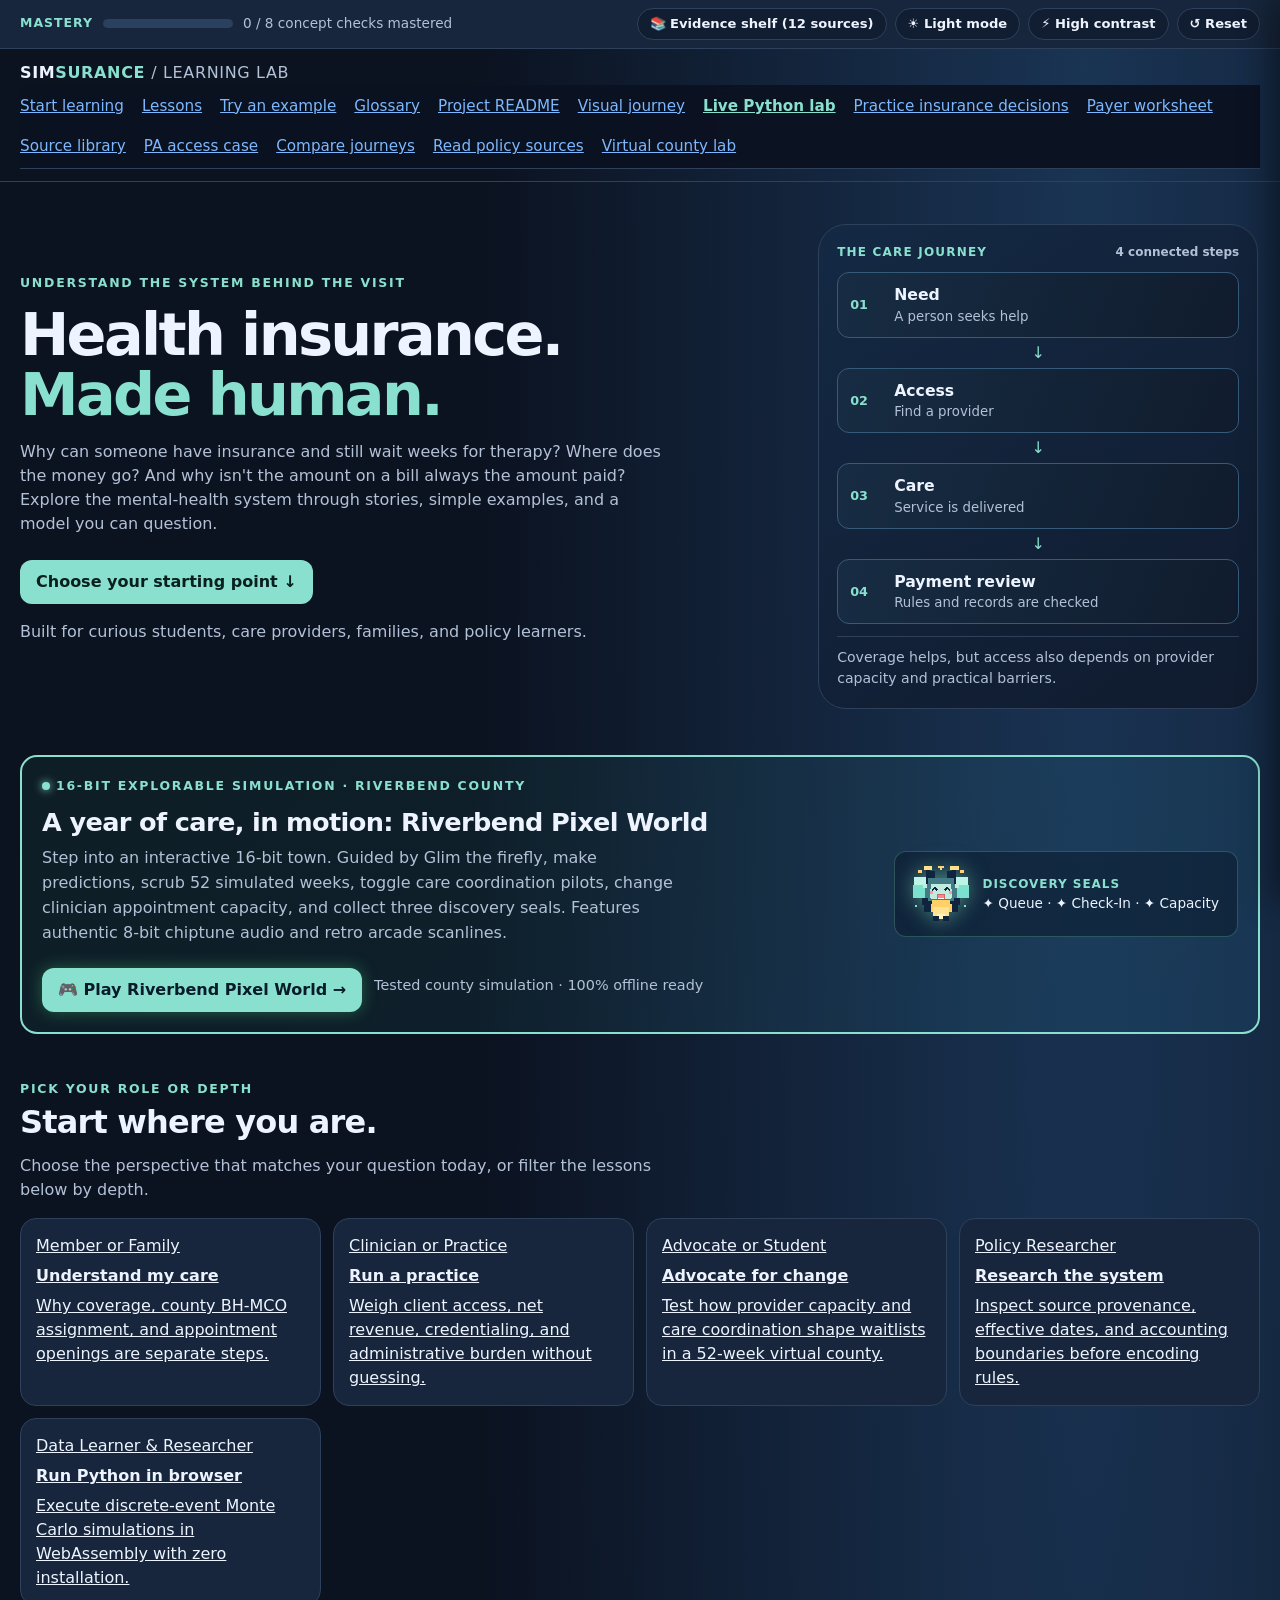
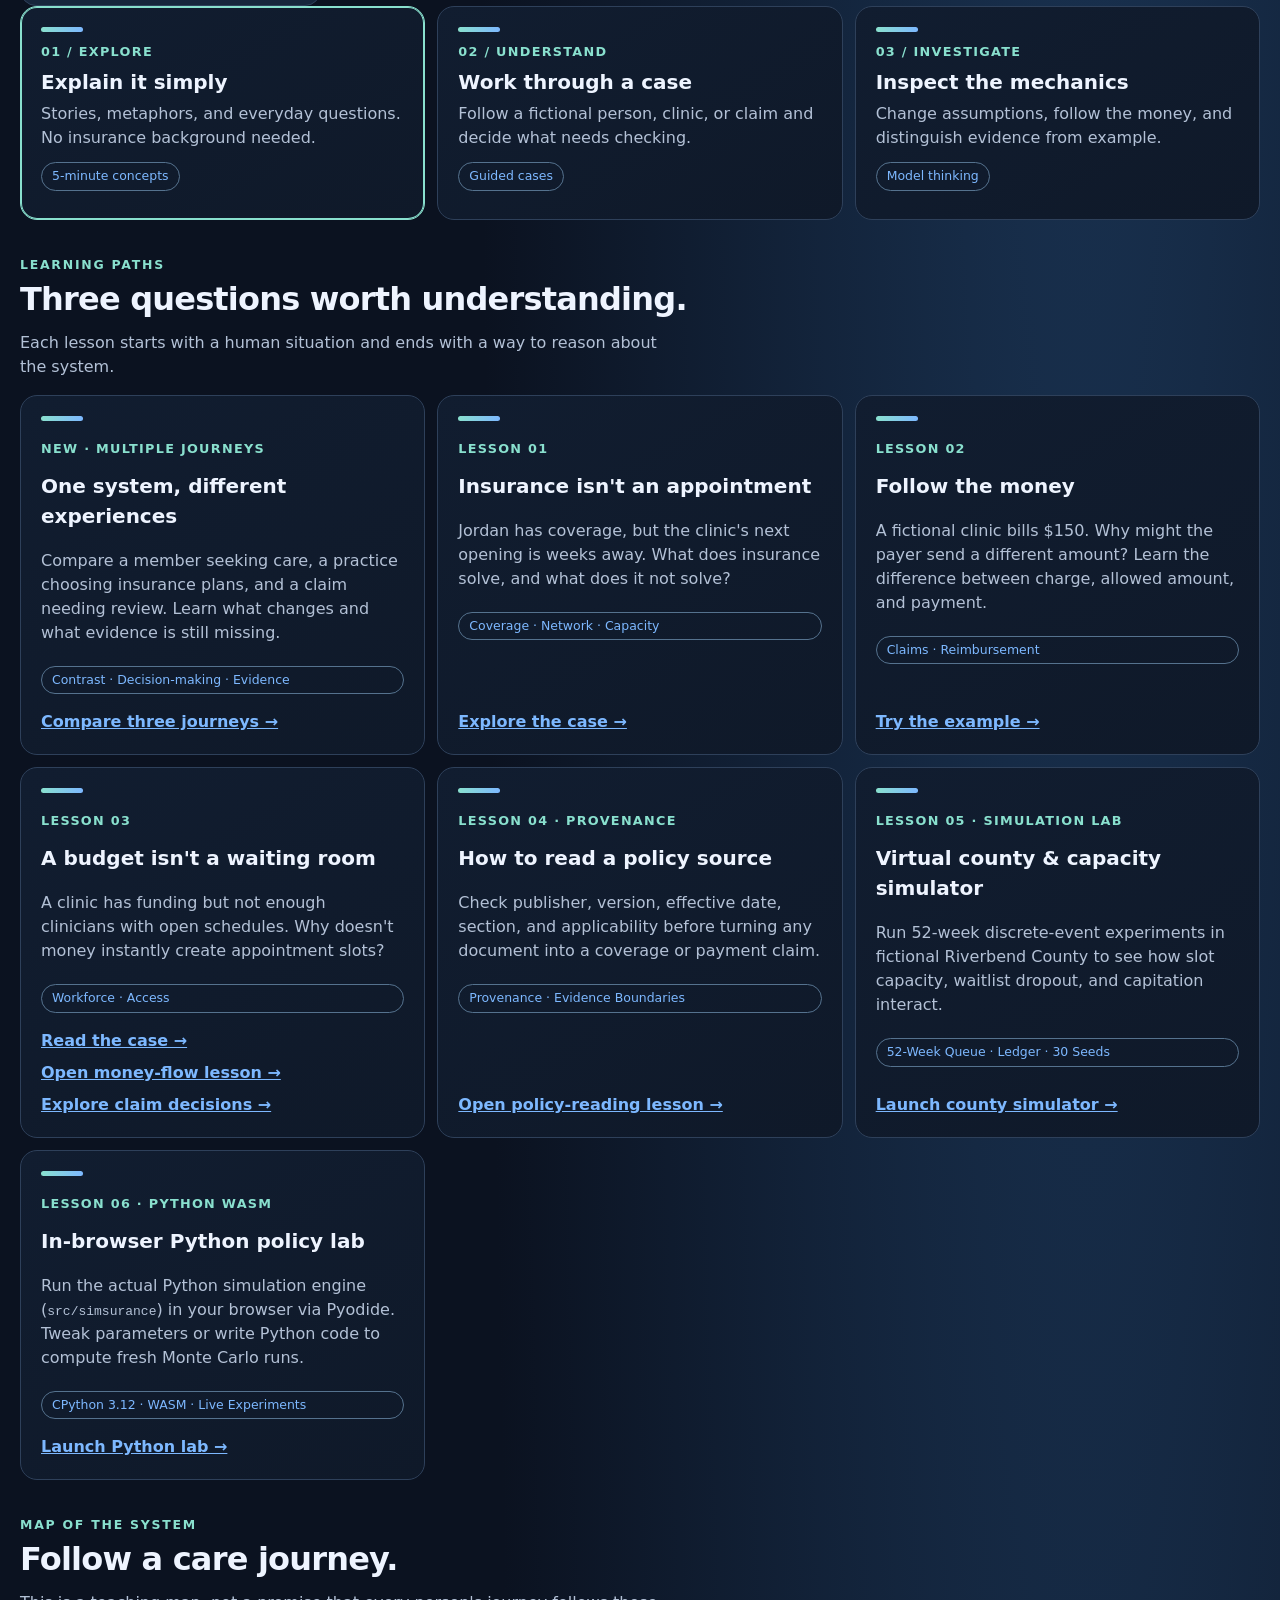
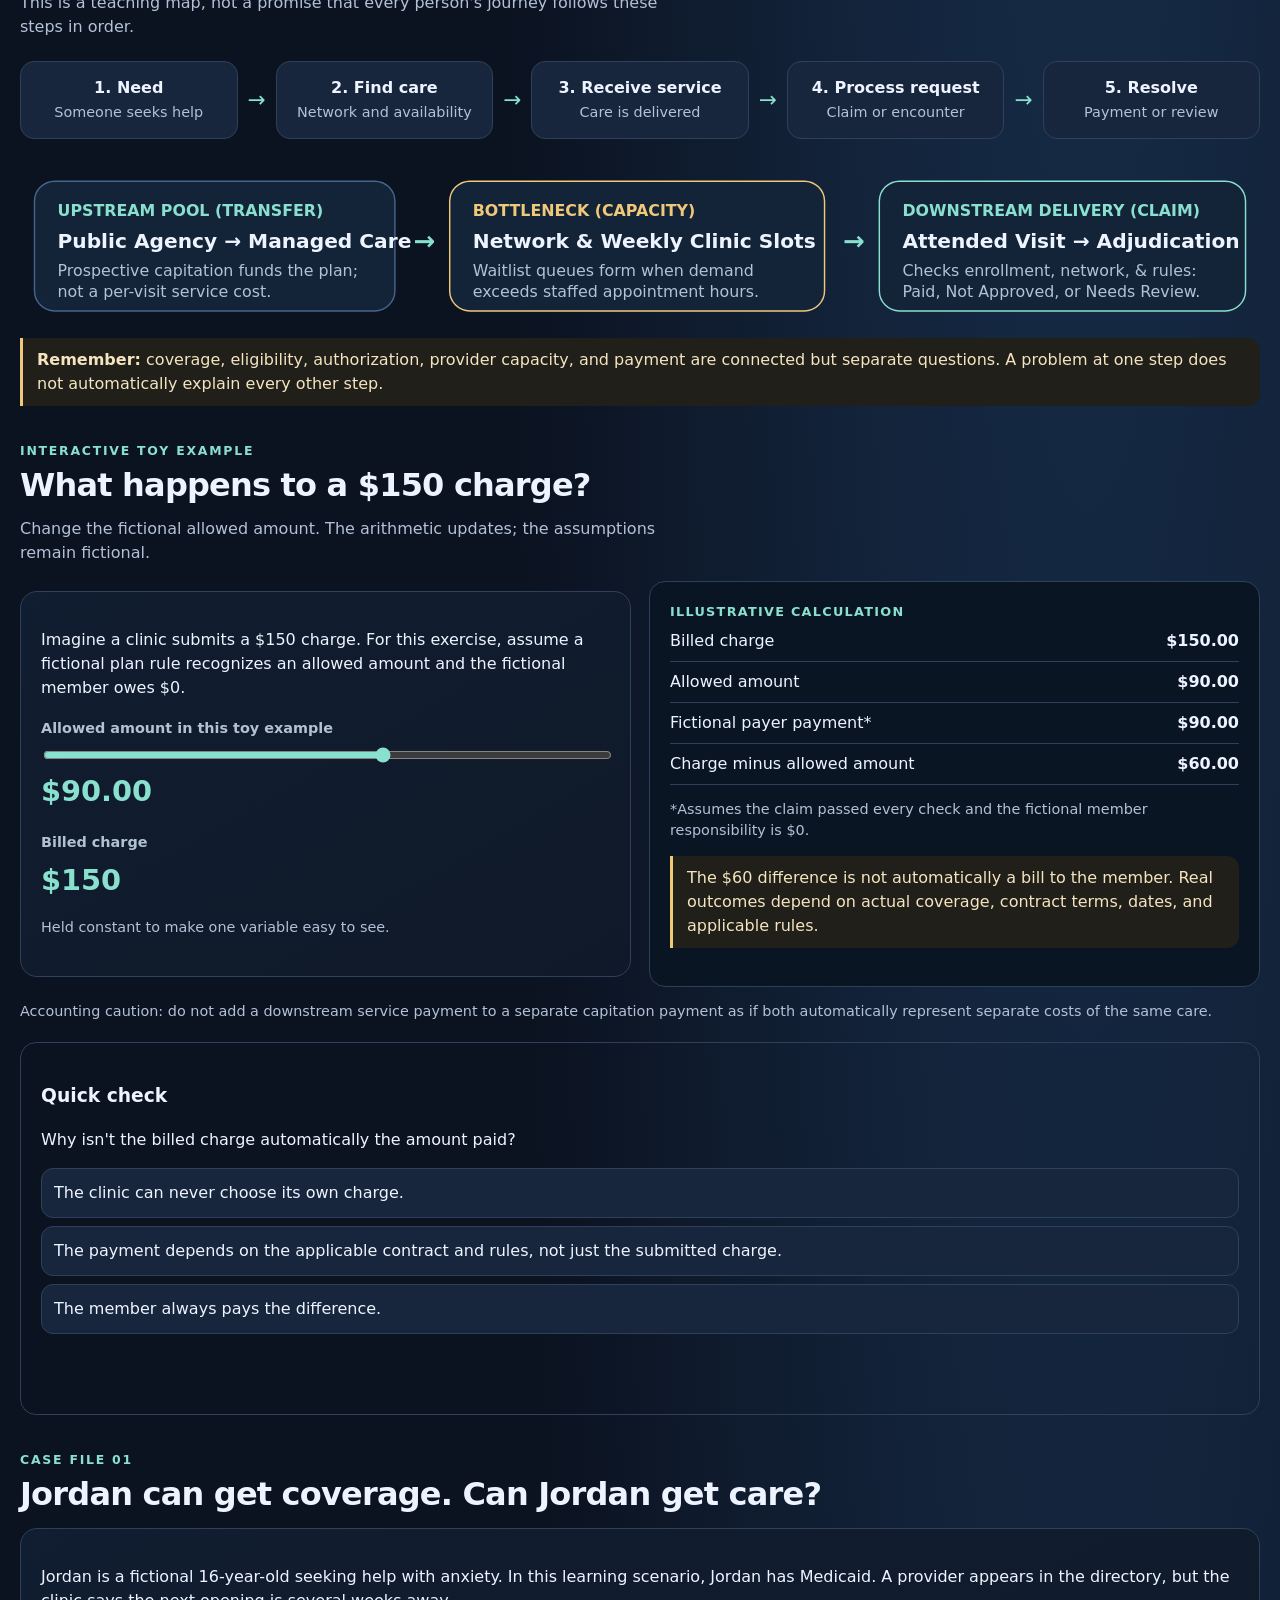
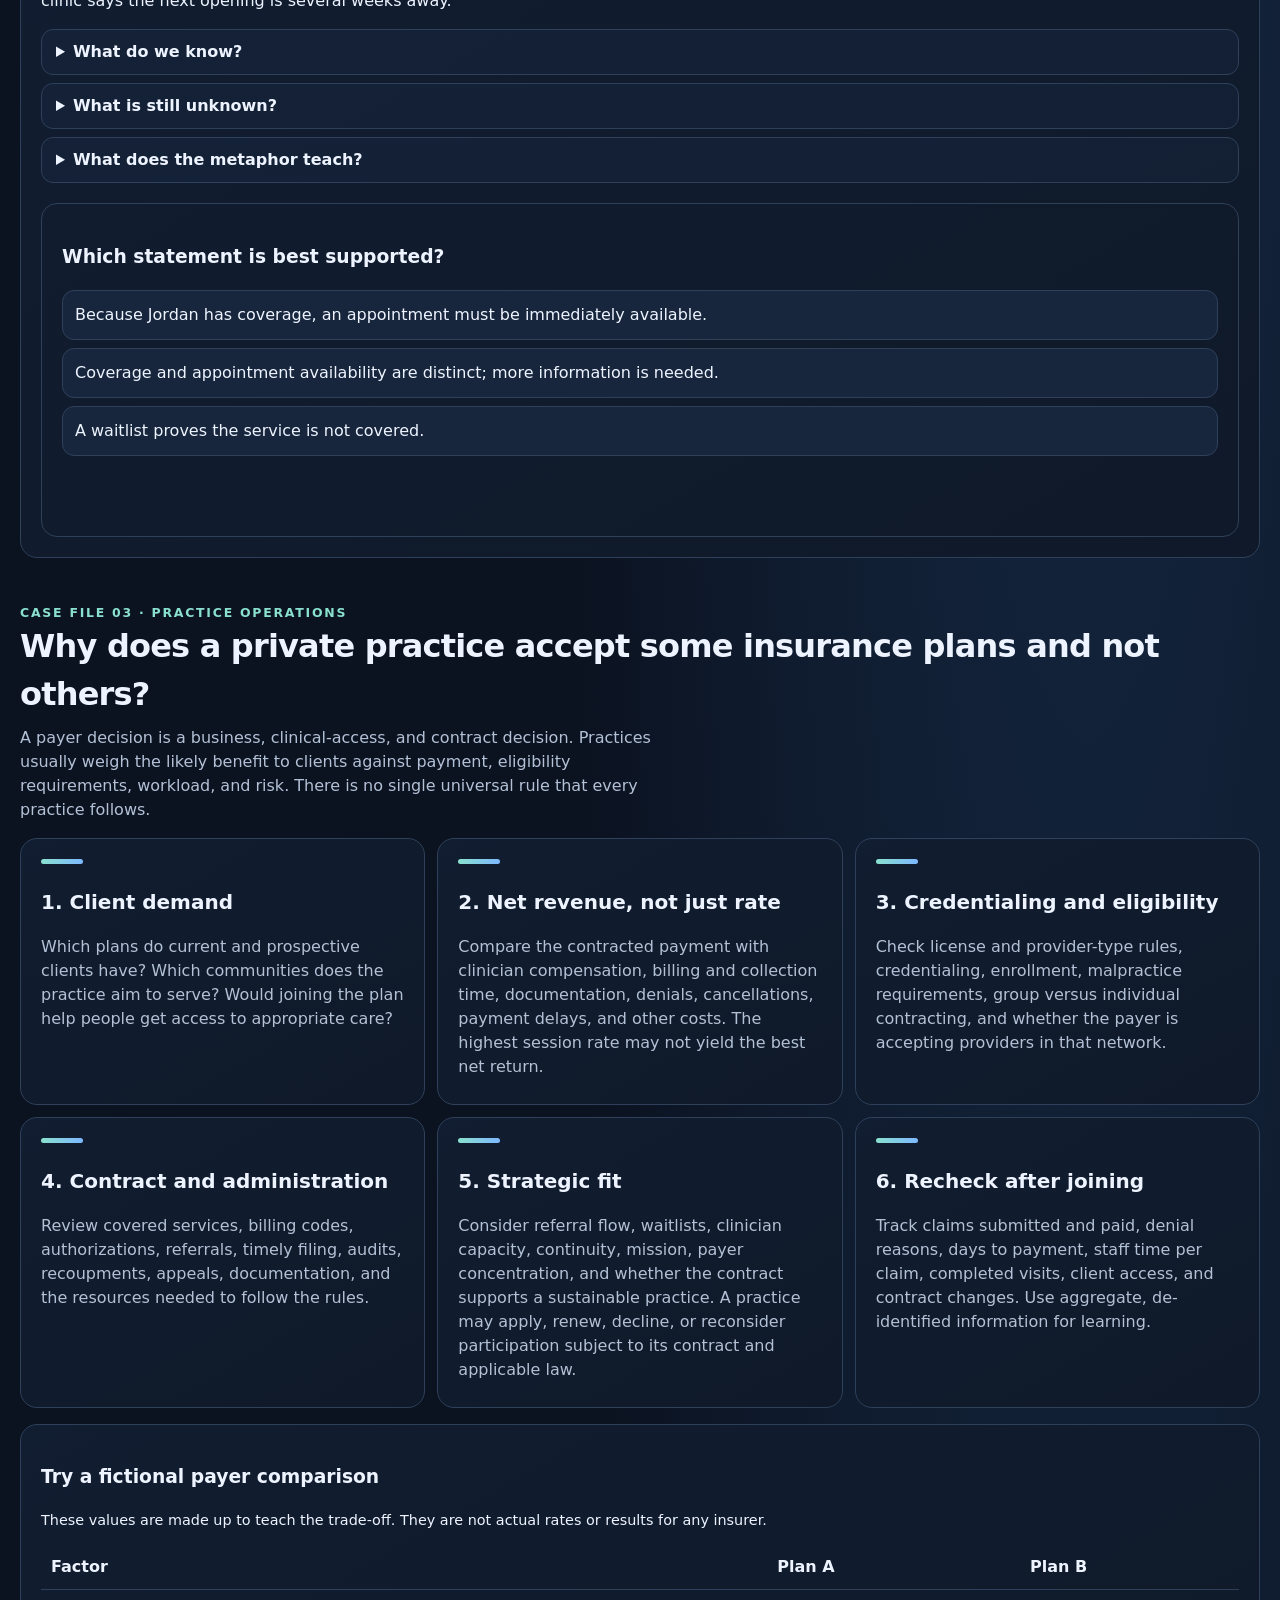
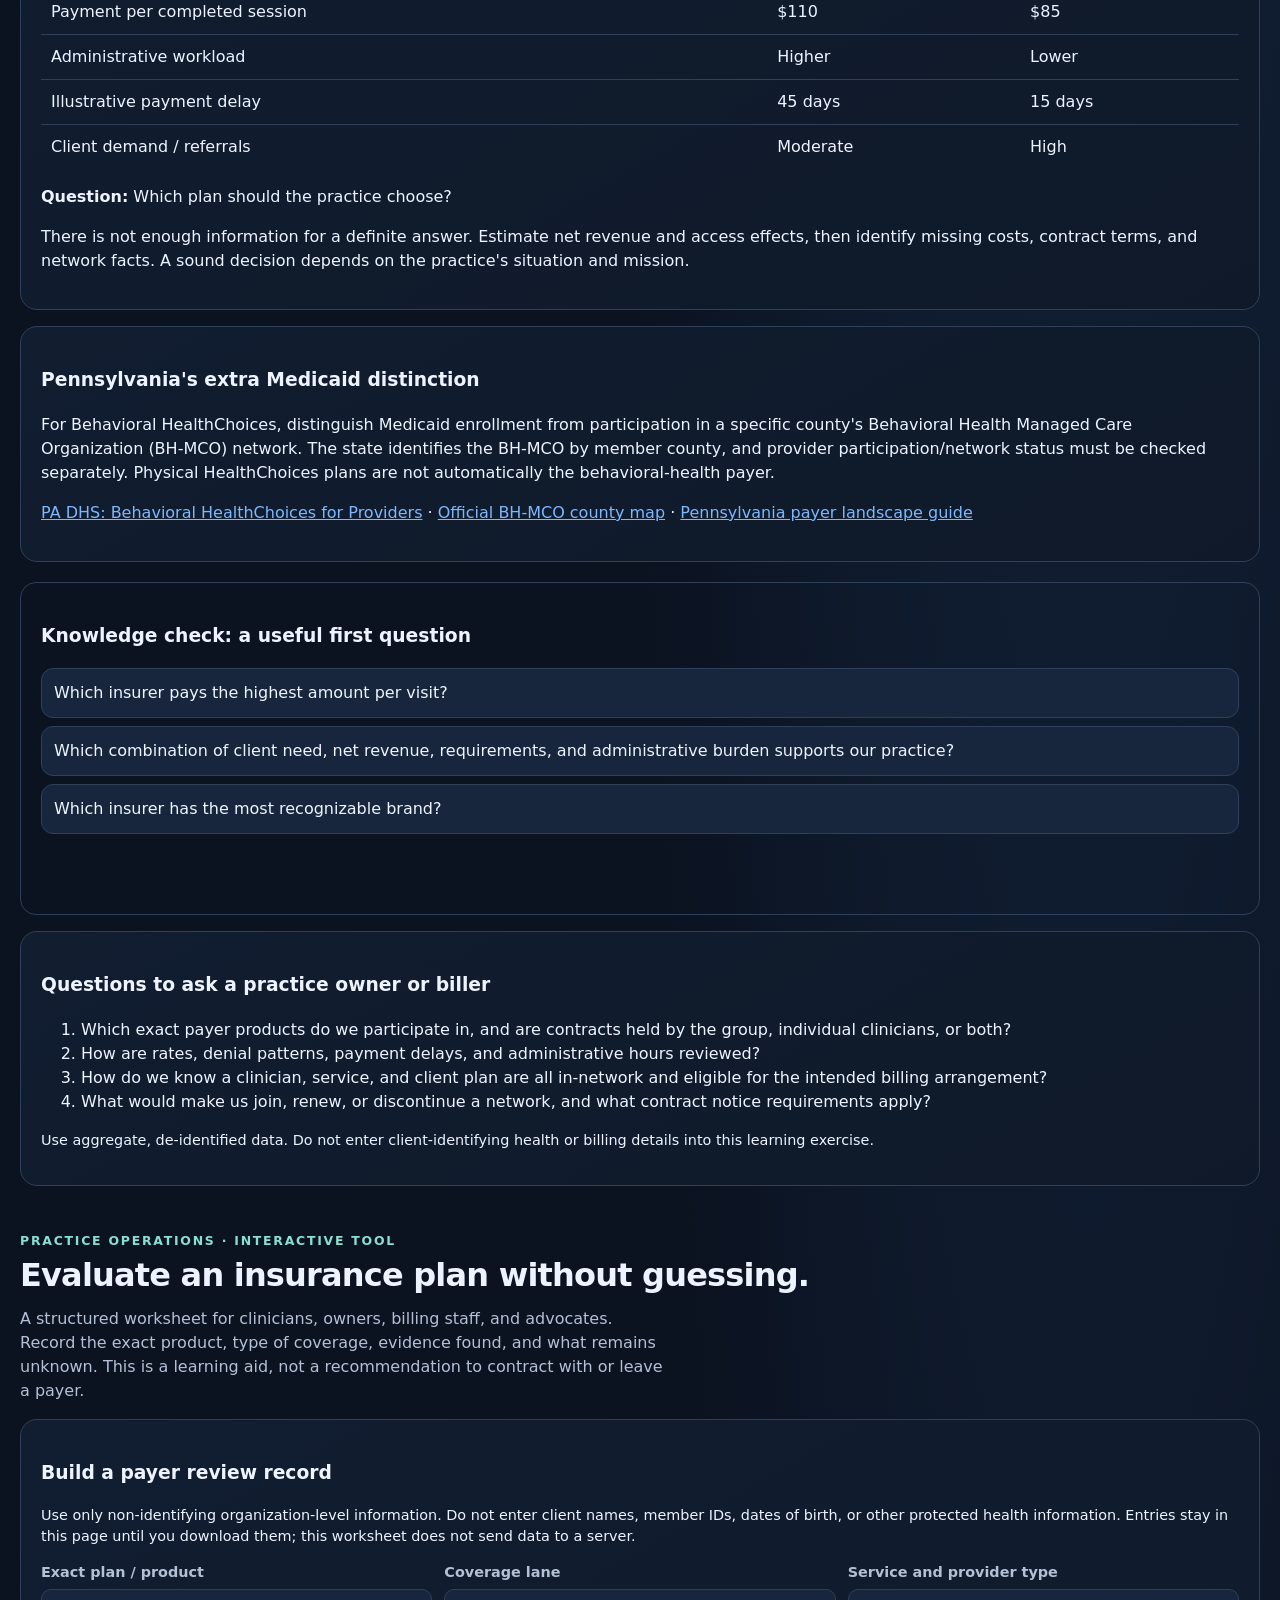
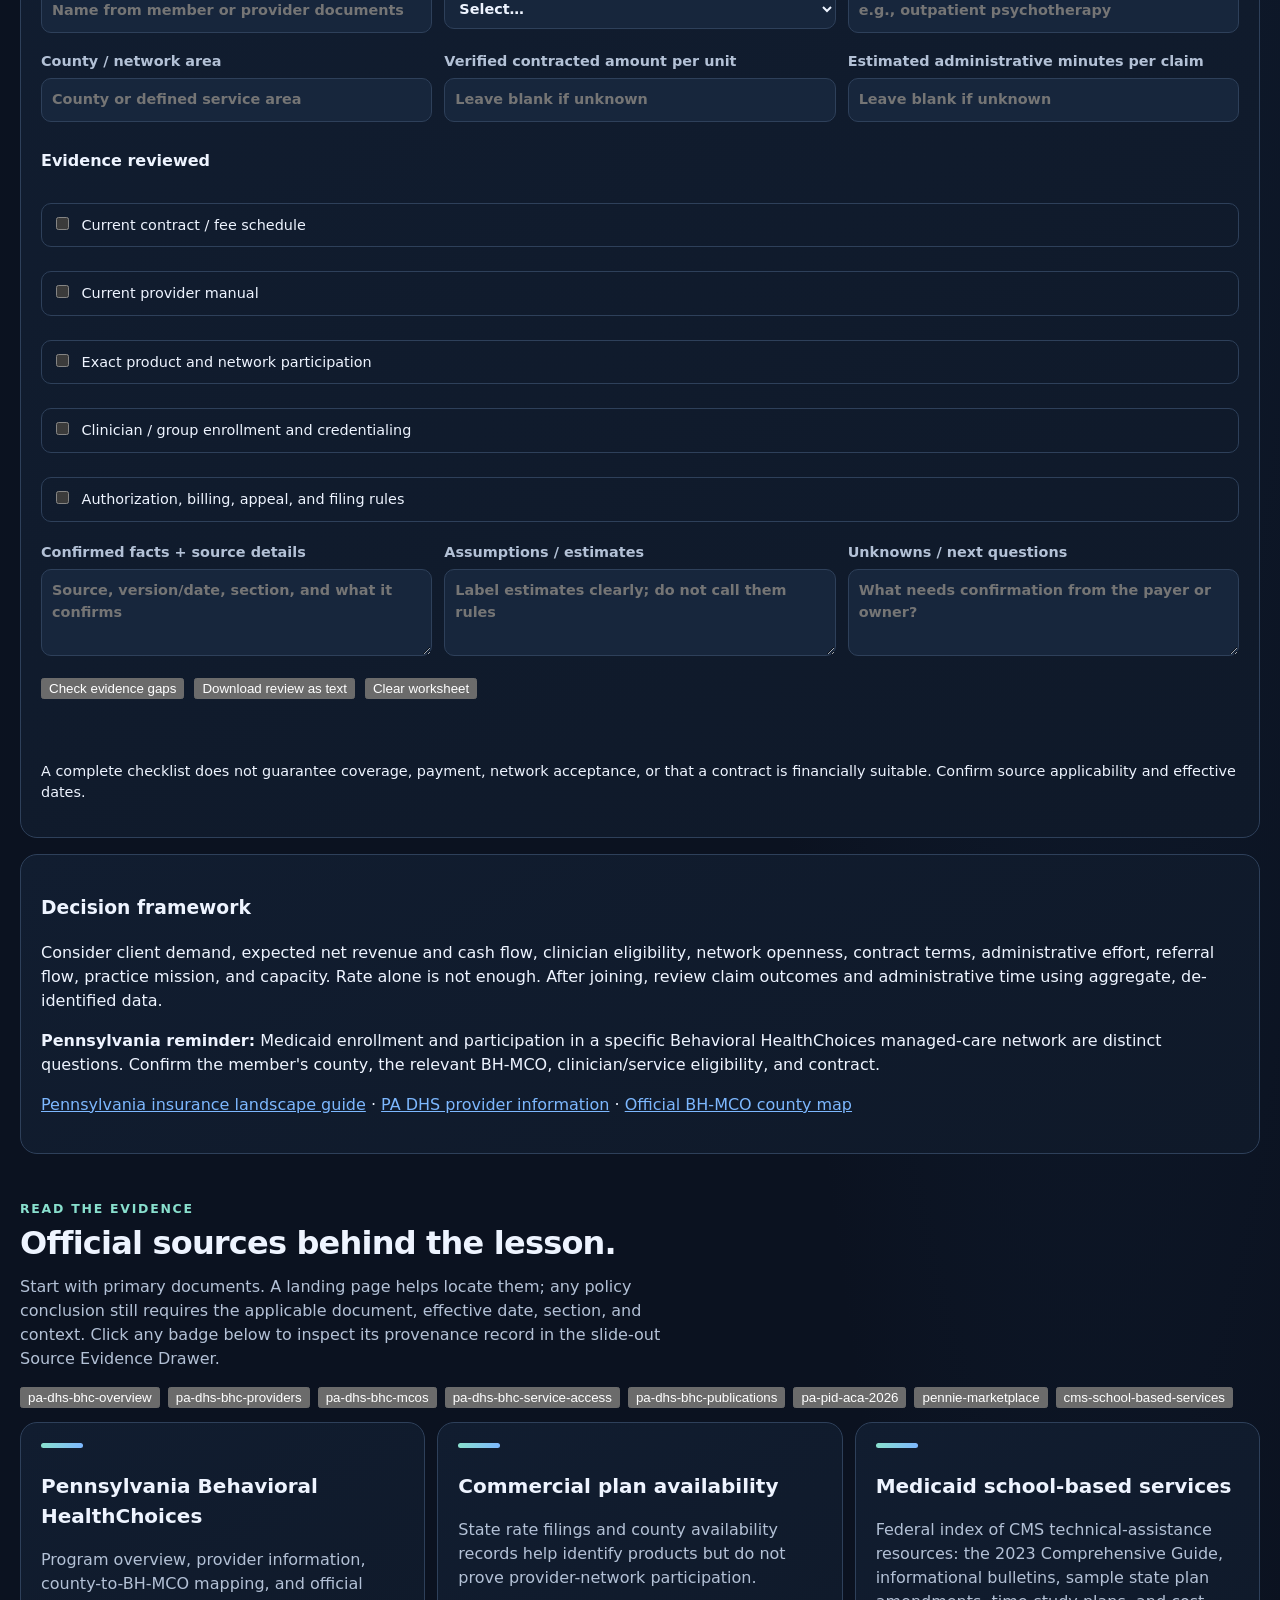
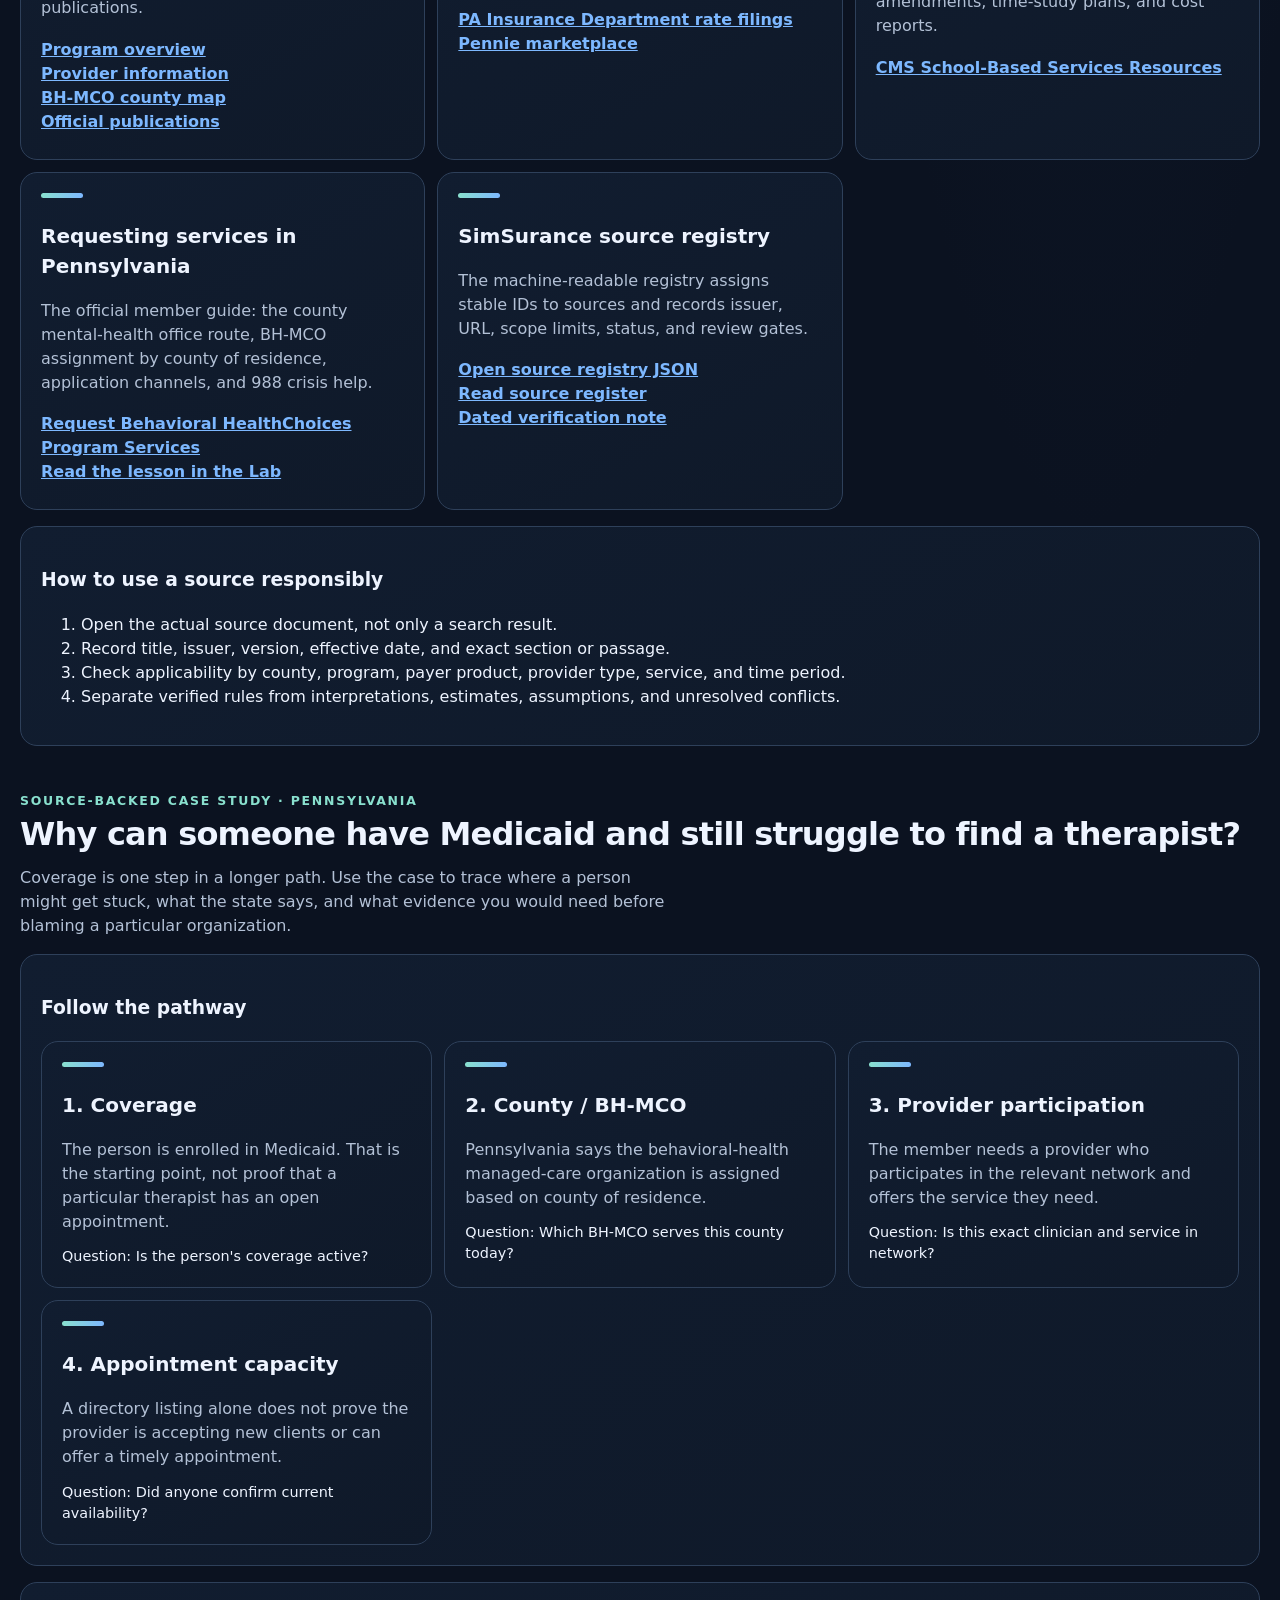
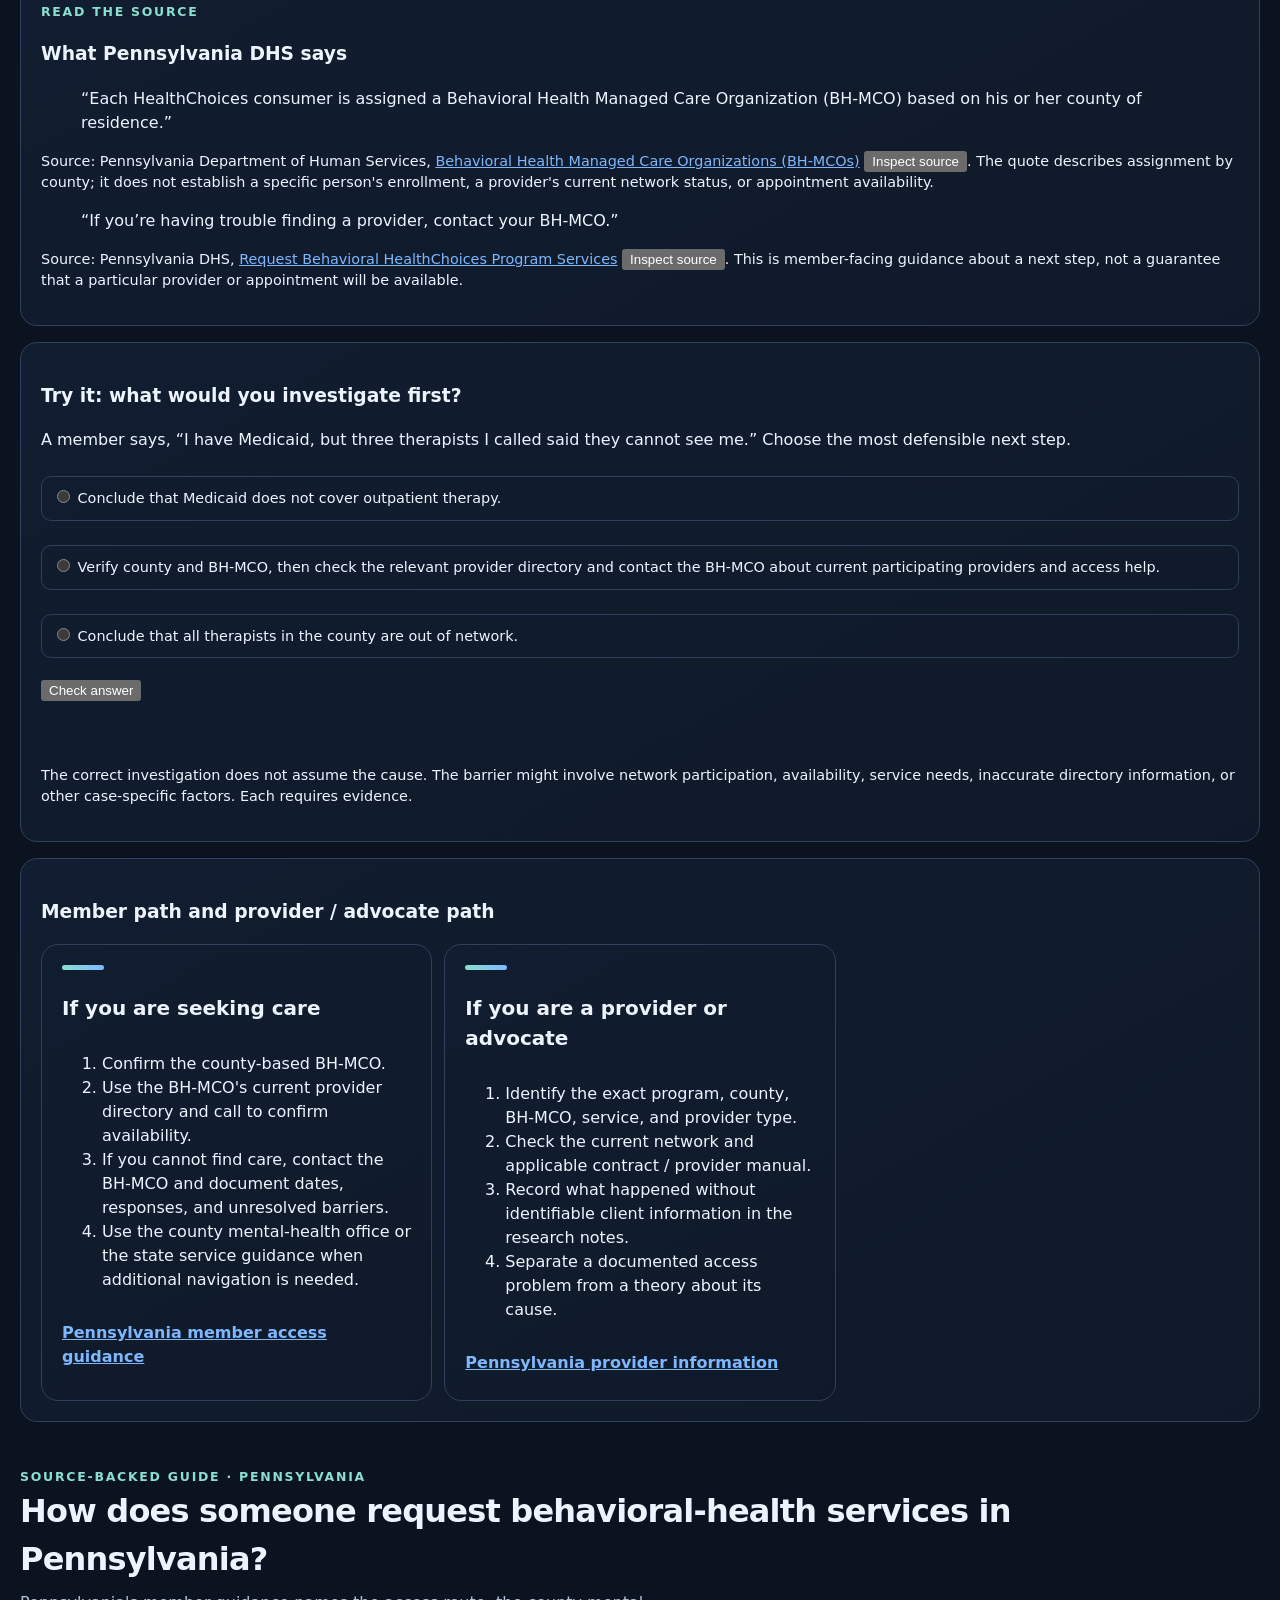
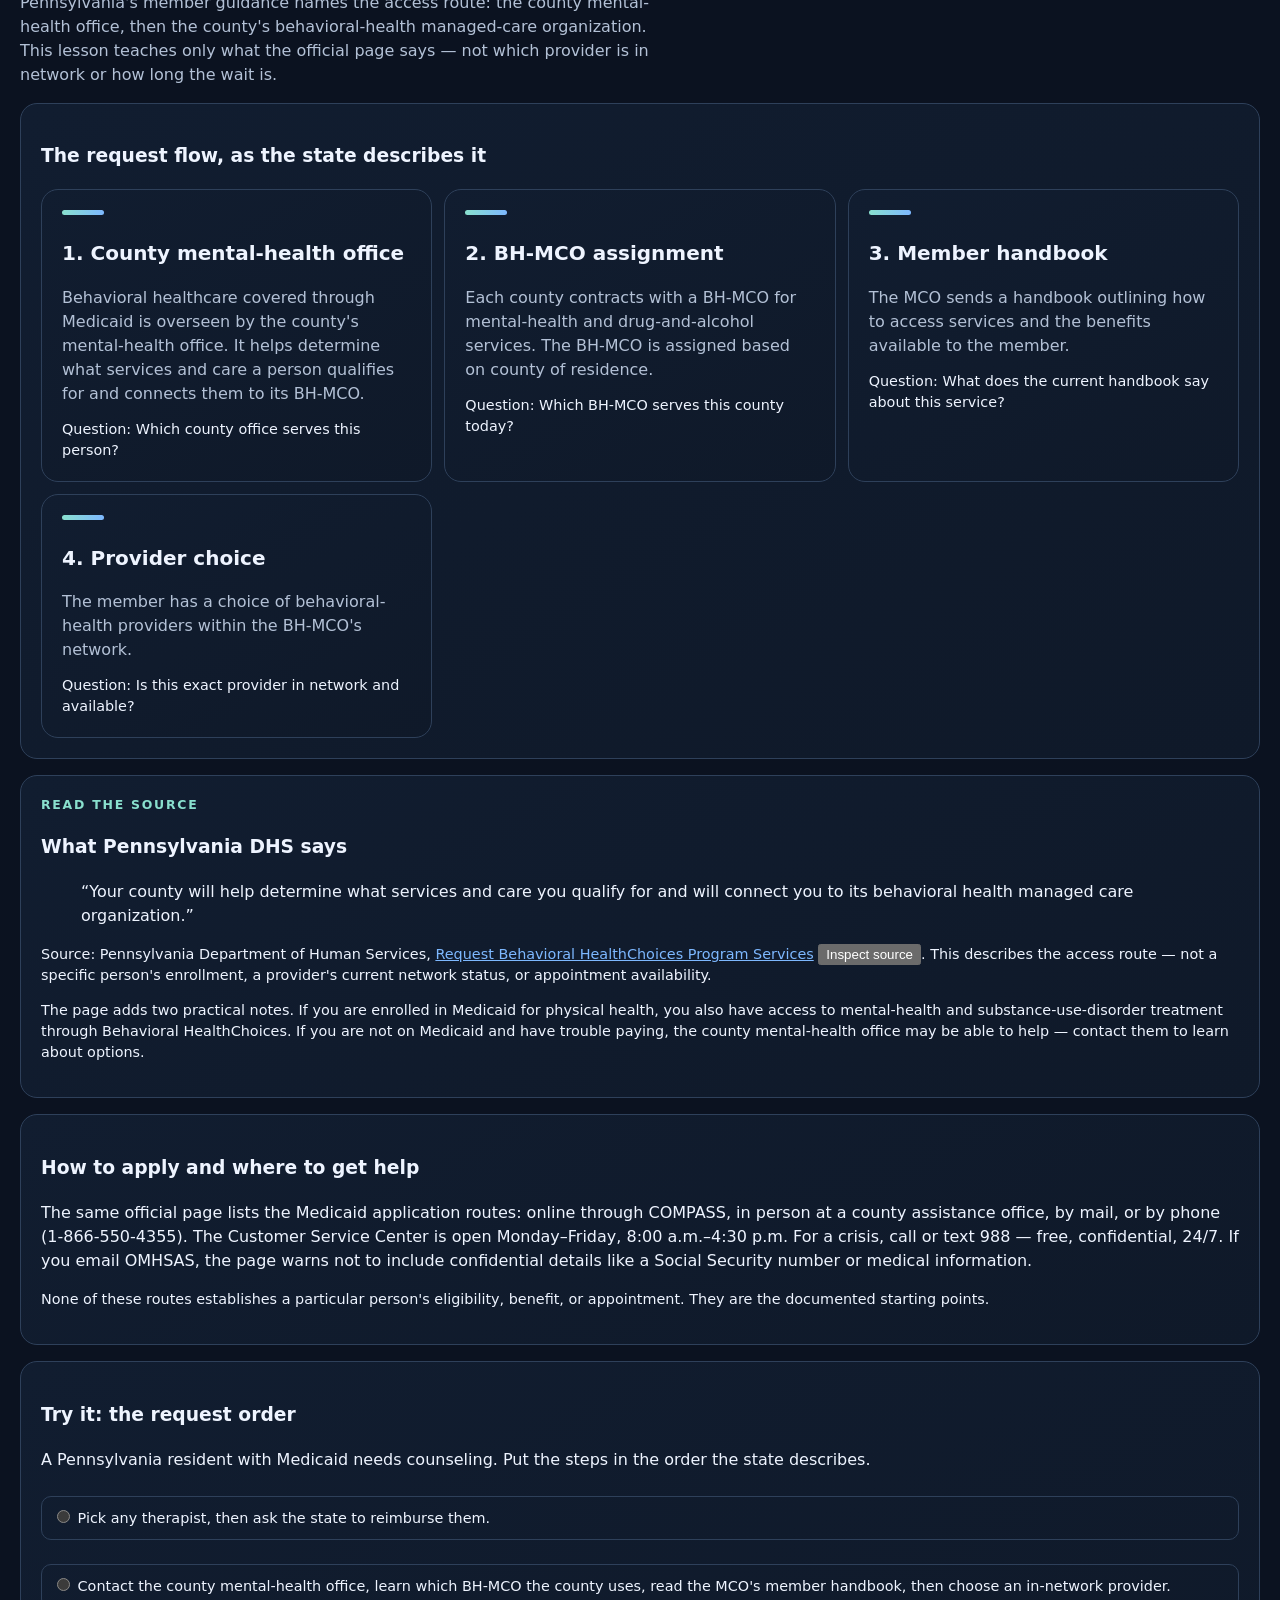
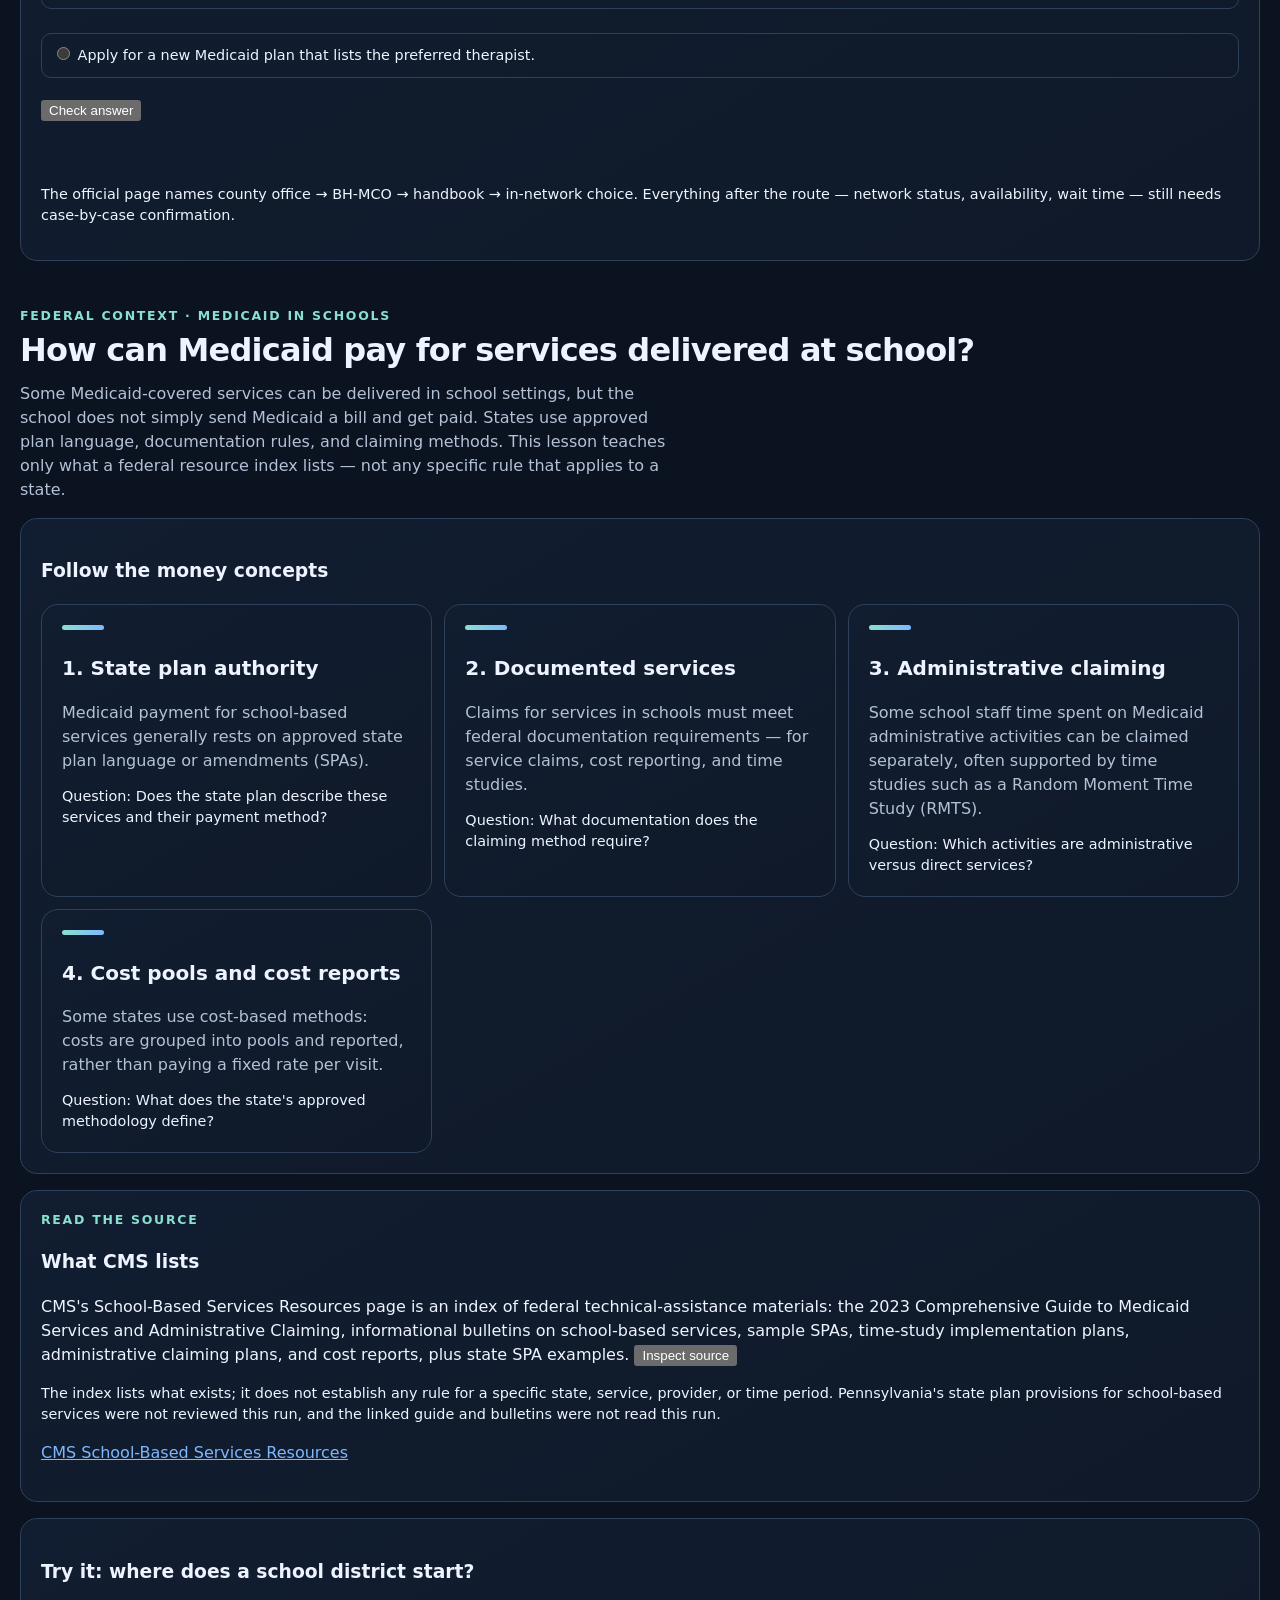
==== commit f041249e: "feat(pyodide): ship live in-browser Python simulation lab powered by WebAssembly" ====
--- a/learning-lab/index.html
+++ b/learning-lab/index.html
@@ -27,7 +27,7 @@
 <body>
 <a href="#main" class="small" style="position:absolute;left:-9999px;top:auto" onfocus="this.style.left='16px'">Skip to content</a>
 <header class="top"><div class="wrap"><div class="brand">SIM<span>SURANCE</span> <span style="color:var(--muted);font-weight:500">/ LEARNING LAB</span></div><nav aria-label="Main navigation"><a href="#start">Start learning</a><a href="#lessons">Lessons</a><a href="#try-it">Try an example</a><a href="#glossary">Glossary</a><a href="../">Project README</a>
-<a href="./visual-journey.html">Visual journey</a><a href="#practice-payer-decisions">Practice insurance decisions</a><a href="#payer-decision-lab">Payer worksheet</a><a href="#source-library">Source library</a><a href="#pa-access-pathway">PA access case</a><a href="./journeys.html">Compare journeys</a><a href="./reading-policy.html">Read policy sources</a><a href="./county-lab.html">Virtual county lab</a>
+<a href="./visual-journey.html">Visual journey</a><a href="./live-simulation.html" style="color:var(--mint);font-weight:700">Live Python lab</a><a href="#practice-payer-decisions">Practice insurance decisions</a><a href="#payer-decision-lab">Payer worksheet</a><a href="#source-library">Source library</a><a href="#pa-access-pathway">PA access case</a><a href="./journeys.html">Compare journeys</a><a href="./reading-policy.html">Read policy sources</a><a href="./county-lab.html">Virtual county lab</a>
 </nav></div></header>
 <main id="main">
 <section class="wrap hero"><div><div class="eyebrow">Understand the system behind the visit</div><h1>Health insurance.<br><span style="color:var(--mint)">Made human.</span></h1><p>Why can someone have insurance and still wait weeks for therapy? Where does the money go? And why isn't the amount on a bill always the amount paid? Explore the mental-health system through stories, simple examples, and a model you can question.</p><a class="btn" href="#start">Choose your starting point ↓</a><p class="small">Built for curious students, care providers, families, and policy learners.</p></div><div class="orb system-map" role="img" aria-label="Care journey: person identifies a need, finds a provider, receives care, and the claim is reviewed"><div class="map-title">THE CARE JOURNEY <span>4 connected steps</span></div><div class="journey-node"><b>01</b><strong>Need</strong><small>A person seeks help</small></div><div class="journey-link" aria-hidden="true">↓</div><div class="journey-node"><b>02</b><strong>Access</strong><small>Find a provider</small></div><div class="journey-link" aria-hidden="true">↓</div><div class="journey-node"><b>03</b><strong>Care</strong><small>Service is delivered</small></div><div class="journey-link" aria-hidden="true">↓</div><div class="journey-node"><b>04</b><strong>Payment review</strong><small>Rules and records are checked</small></div><p class="map-takeaway">Coverage helps, but access also depends on provider capacity and practical barriers.</p></div></section>
@@ -62,9 +62,10 @@
   <a class="audience-card" href="#practice-payer-decisions"><span class="role-kicker">Clinician or Practice</span><strong>Run a practice</strong><span>Weigh client access, net revenue, credentialing, and administrative burden without guessing.</span></a>
   <a class="audience-card" href="./county-lab.html"><span class="role-kicker">Advocate or Student</span><strong>Advocate for change</strong><span>Test how provider capacity and care coordination shape waitlists in a 52-week virtual county.</span></a>
   <a class="audience-card" href="./reading-policy.html"><span class="role-kicker">Policy Researcher</span><strong>Research the system</strong><span>Inspect source provenance, effective dates, and accounting boundaries before encoding rules.</span></a>
+  <a class="audience-card" href="./live-simulation.html"><span class="role-kicker">Data Learner &amp; Researcher</span><strong>Run Python in browser</strong><span>Execute discrete-event Monte Carlo simulations in WebAssembly with zero installation.</span></a>
 </div>
 <div class="levels" role="group" aria-label="Choose learning level"><button class="level" data-level="explore" aria-pressed="true"><div class="num">01 / EXPLORE</div><h3>Explain it simply</h3><p>Stories, metaphors, and everyday questions. No insurance background needed.</p><span class="pill">5-minute concepts</span></button><button class="level" data-level="understand" aria-pressed="false"><div class="num">02 / UNDERSTAND</div><h3>Work through a case</h3><p>Follow a fictional person, clinic, or claim and decide what needs checking.</p><span class="pill">Guided cases</span></button><button class="level" data-level="investigate" aria-pressed="false"><div class="num">03 / INVESTIGATE</div><h3>Inspect the mechanics</h3><p>Change assumptions, follow the money, and distinguish evidence from example.</p><span class="pill">Model thinking</span></button></div></section>
-<section class="wrap section" id="lessons"><div class="eyebrow">Learning paths</div><h2>Three questions worth understanding.</h2><p class="lede">Each lesson starts with a human situation and ends with a way to reason about the system.</p><div class="cards"><article class="lesson" data-audience="explore understand investigate"><div class="num">NEW · MULTIPLE JOURNEYS</div><h3>One system, different experiences</h3><p>Compare a member seeking care, a practice choosing insurance plans, and a claim needing review. Learn what changes and what evidence is still missing.</p><div class="pill">Contrast · Decision-making · Evidence</div><a href="./journeys.html">Compare three journeys →</a></article><article class="lesson" data-audience="explore understand investigate"><div class="num">LESSON 01</div><h3>Insurance isn't an appointment</h3><p>Jordan has coverage, but the clinic's next opening is weeks away. What does insurance solve, and what does it not solve?</p><div class="pill">Coverage · Network · Capacity</div><a href="#case-access">Explore the case →</a></article><article class="lesson" data-audience="explore understand investigate"><div class="num">LESSON 02</div><h3>Follow the money</h3><p>A fictional clinic bills $150. Why might the payer send a different amount? Learn the difference between charge, allowed amount, and payment.</p><div class="pill">Claims · Reimbursement</div><a href="#try-it">Try the example →</a></article><article class="lesson" data-audience="understand investigate"><div class="num">LESSON 03</div><h3>A budget isn't a waiting room</h3><p>A clinic has funding but not enough clinicians with open schedules. Why doesn't money instantly create appointment slots?</p><div class="pill">Workforce · Access</div><a href="#case-capacity">Read the case →</a><a href="./money-flow.html">Open money-flow lesson →</a><a href="./claim-decisions.html">Explore claim decisions →</a></article><article class="lesson" data-audience="understand investigate"><div class="num">LESSON 04 · PROVENANCE</div><h3>How to read a policy source</h3><p>Check publisher, version, effective date, section, and applicability before turning any document into a coverage or payment claim.</p><div class="pill">Provenance · Evidence Boundaries</div><a href="./reading-policy.html">Open policy-reading lesson →</a></article><article class="lesson" data-audience="explore understand investigate"><div class="num">LESSON 05 · SIMULATION LAB</div><h3>Virtual county &amp; capacity simulator</h3><p>Run 52-week discrete-event experiments in fictional Riverbend County to see how slot capacity, waitlist dropout, and capitation interact.</p><div class="pill">52-Week Queue · Ledger · 30 Seeds</div><a href="./county-lab.html">Launch county simulator →</a></article></div></section>
+<section class="wrap section" id="lessons"><div class="eyebrow">Learning paths</div><h2>Three questions worth understanding.</h2><p class="lede">Each lesson starts with a human situation and ends with a way to reason about the system.</p><div class="cards"><article class="lesson" data-audience="explore understand investigate"><div class="num">NEW · MULTIPLE JOURNEYS</div><h3>One system, different experiences</h3><p>Compare a member seeking care, a practice choosing insurance plans, and a claim needing review. Learn what changes and what evidence is still missing.</p><div class="pill">Contrast · Decision-making · Evidence</div><a href="./journeys.html">Compare three journeys →</a></article><article class="lesson" data-audience="explore understand investigate"><div class="num">LESSON 01</div><h3>Insurance isn't an appointment</h3><p>Jordan has coverage, but the clinic's next opening is weeks away. What does insurance solve, and what does it not solve?</p><div class="pill">Coverage · Network · Capacity</div><a href="#case-access">Explore the case →</a></article><article class="lesson" data-audience="explore understand investigate"><div class="num">LESSON 02</div><h3>Follow the money</h3><p>A fictional clinic bills $150. Why might the payer send a different amount? Learn the difference between charge, allowed amount, and payment.</p><div class="pill">Claims · Reimbursement</div><a href="#try-it">Try the example →</a></article><article class="lesson" data-audience="understand investigate"><div class="num">LESSON 03</div><h3>A budget isn't a waiting room</h3><p>A clinic has funding but not enough clinicians with open schedules. Why doesn't money instantly create appointment slots?</p><div class="pill">Workforce · Access</div><a href="#case-capacity">Read the case →</a><a href="./money-flow.html">Open money-flow lesson →</a><a href="./claim-decisions.html">Explore claim decisions →</a></article><article class="lesson" data-audience="understand investigate"><div class="num">LESSON 04 · PROVENANCE</div><h3>How to read a policy source</h3><p>Check publisher, version, effective date, section, and applicability before turning any document into a coverage or payment claim.</p><div class="pill">Provenance · Evidence Boundaries</div><a href="./reading-policy.html">Open policy-reading lesson →</a></article><article class="lesson" data-audience="explore understand investigate"><div class="num">LESSON 05 · SIMULATION LAB</div><h3>Virtual county &amp; capacity simulator</h3><p>Run 52-week discrete-event experiments in fictional Riverbend County to see how slot capacity, waitlist dropout, and capitation interact.</p><div class="pill">52-Week Queue · Ledger · 30 Seeds</div><a href="./county-lab.html">Launch county simulator →</a></article><article class="lesson" data-audience="understand investigate"><div class="num">LESSON 06 · PYTHON WASM</div><h3>In-browser Python policy lab</h3><p>Run the actual Python simulation engine (<code>src/simsurance</code>) in your browser via Pyodide. Tweak parameters or write Python code to compute fresh Monte Carlo runs.</p><div class="pill">CPython 3.12 · WASM · Live Experiments</div><a href="./live-simulation.html">Launch Python lab →</a></article></div></section>
 <section class="wrap section" id="money"><div class="eyebrow">Map of the system</div><h2>Follow a care journey.</h2><p class="lede">This is a teaching map, not a promise that every person's journey follows these steps in order.</p><div class="mini-flow" aria-label="Simplified care journey"><div class="step"><strong>1. Need</strong><br><span class="small muted">Someone seeks help</span></div><div class="arrow" aria-hidden="true">→</div><div class="step"><strong>2. Find care</strong><br><span class="small muted">Network and availability</span></div><div class="arrow" aria-hidden="true">→</div><div class="step"><strong>3. Receive service</strong><br><span class="small muted">Care is delivered</span></div><div class="arrow" aria-hidden="true">→</div><div class="step"><strong>4. Process request</strong><br><span class="small muted">Claim or encounter</span></div><div class="arrow" aria-hidden="true">→</div><div class="step"><strong>5. Resolve</strong><br><span class="small muted">Payment or review</span></div></div>
 <div class="svg-diagram-wrap" role="img" aria-label="Visual separation between upstream capitation funding, clinic appointment capacity, and downstream service claim adjudication">
   <svg viewBox="0 0 860 118" width="100%" height="auto" xmlns="http://www.w3.org/2000/svg">
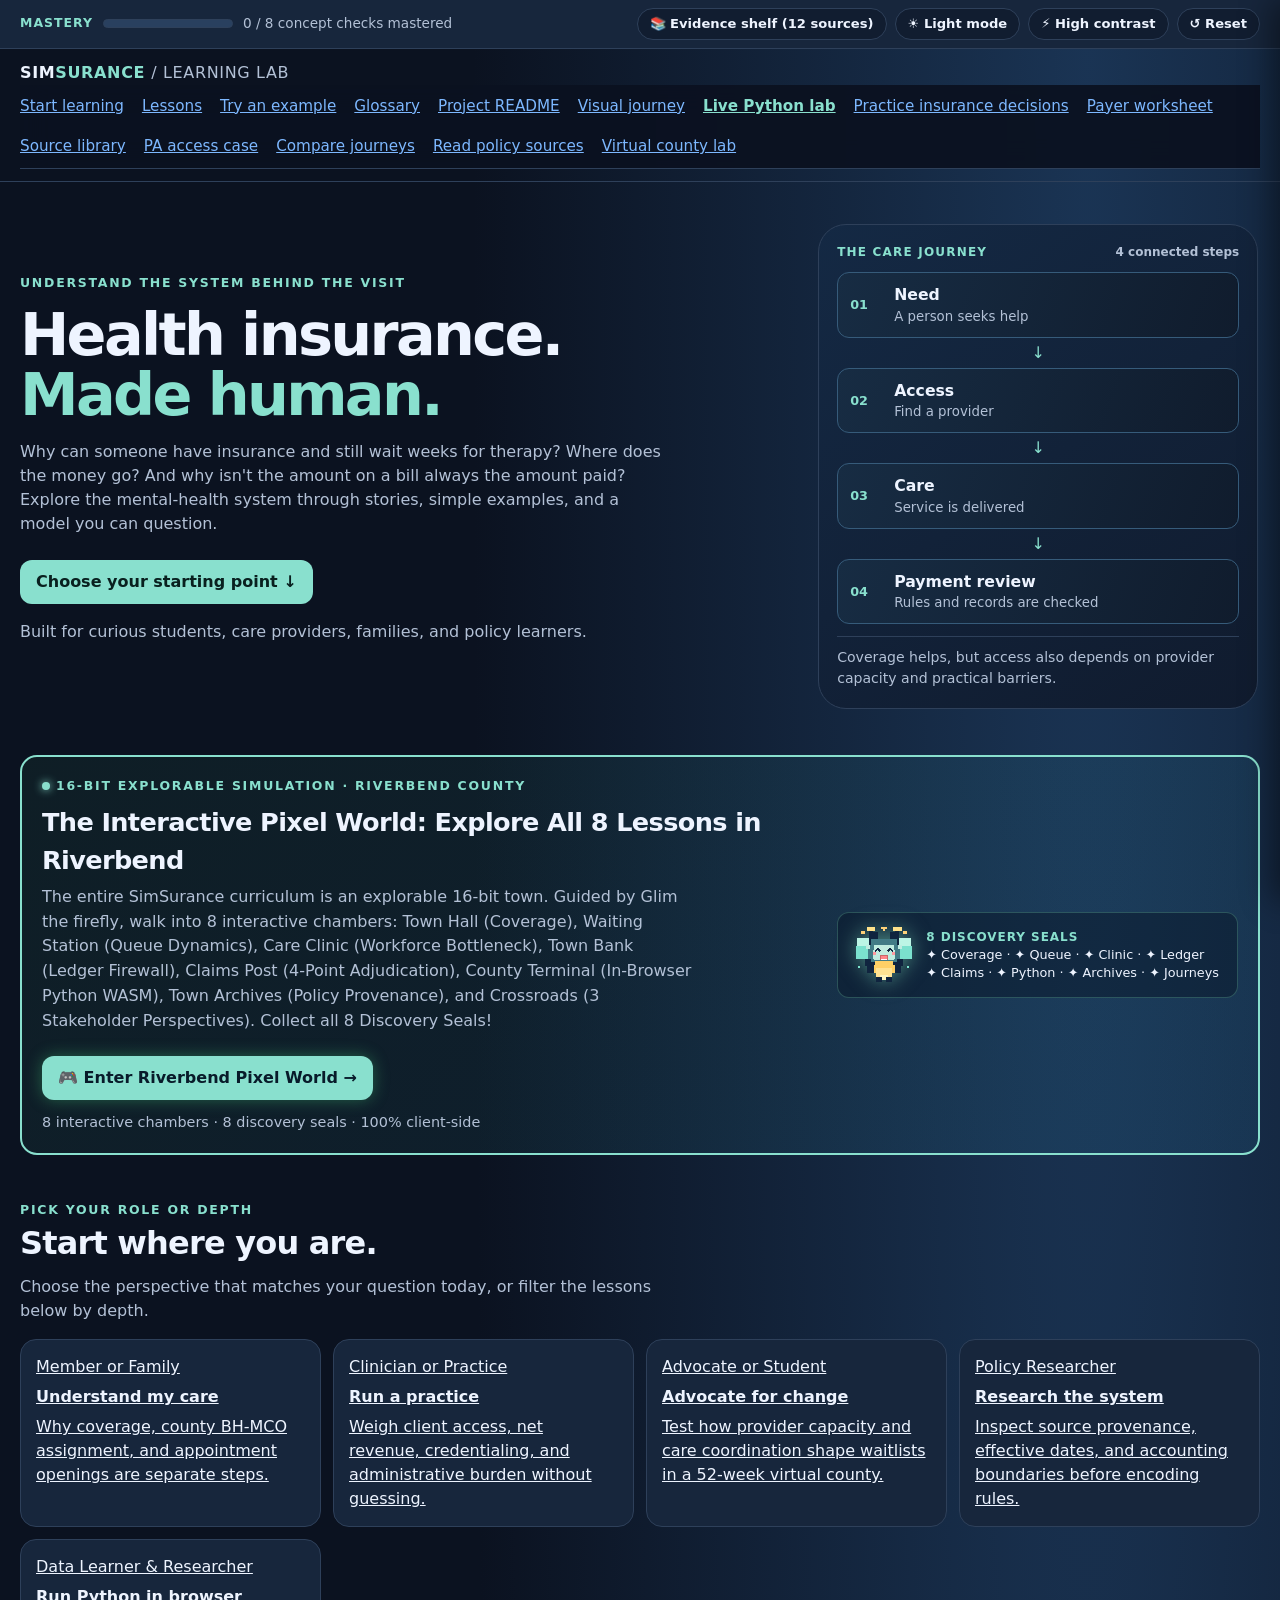
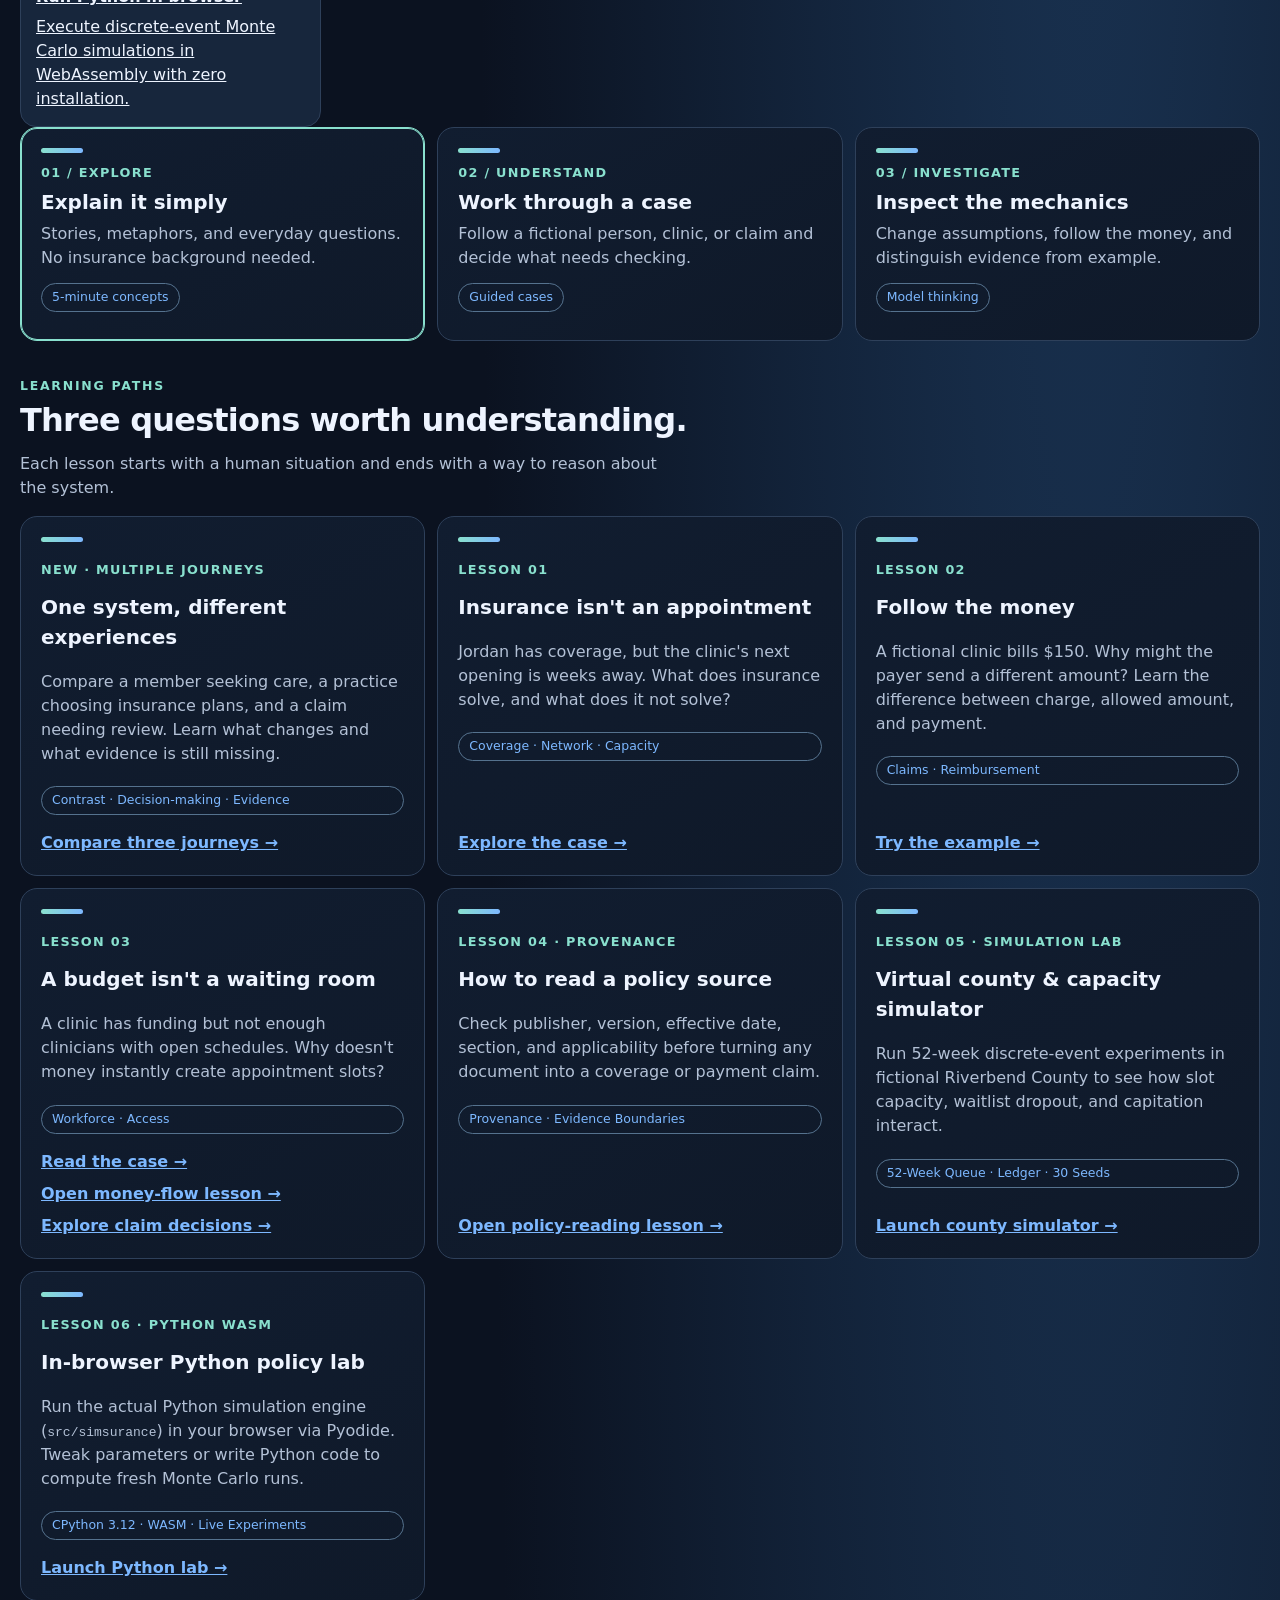
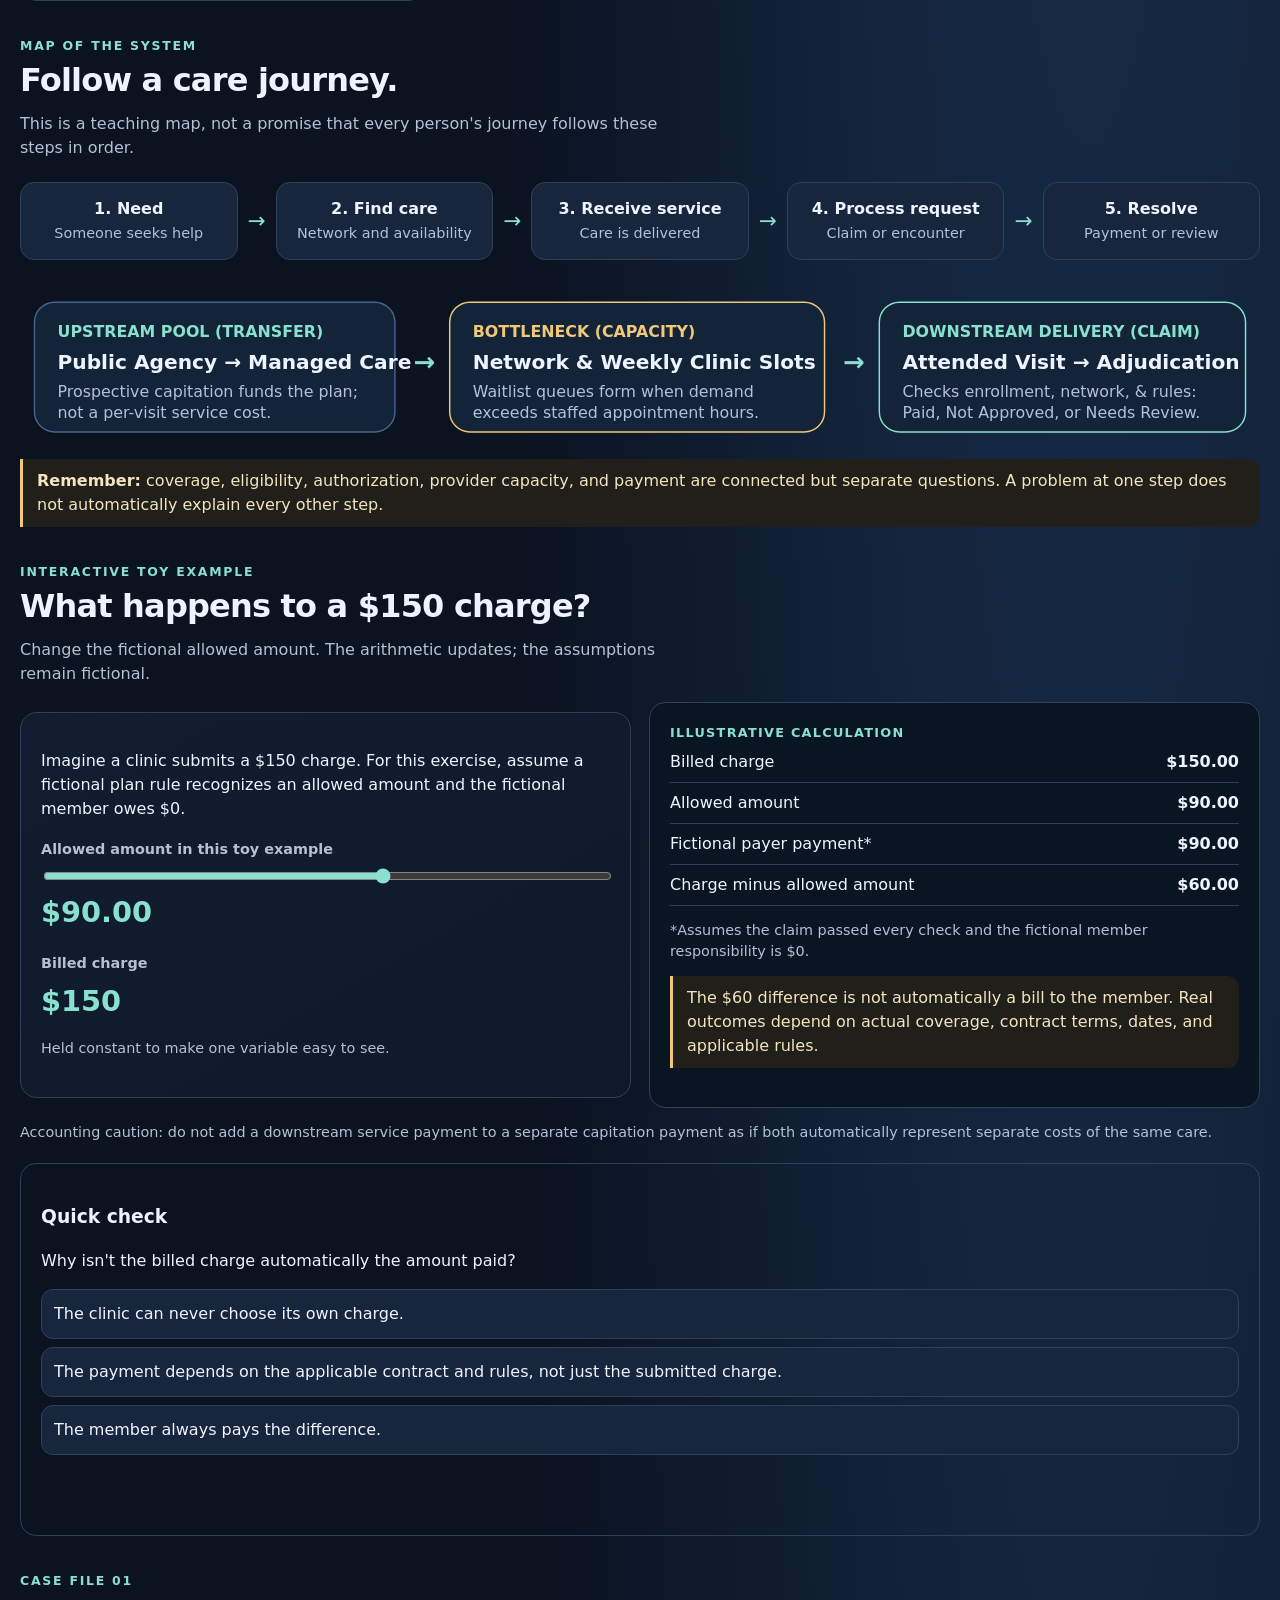
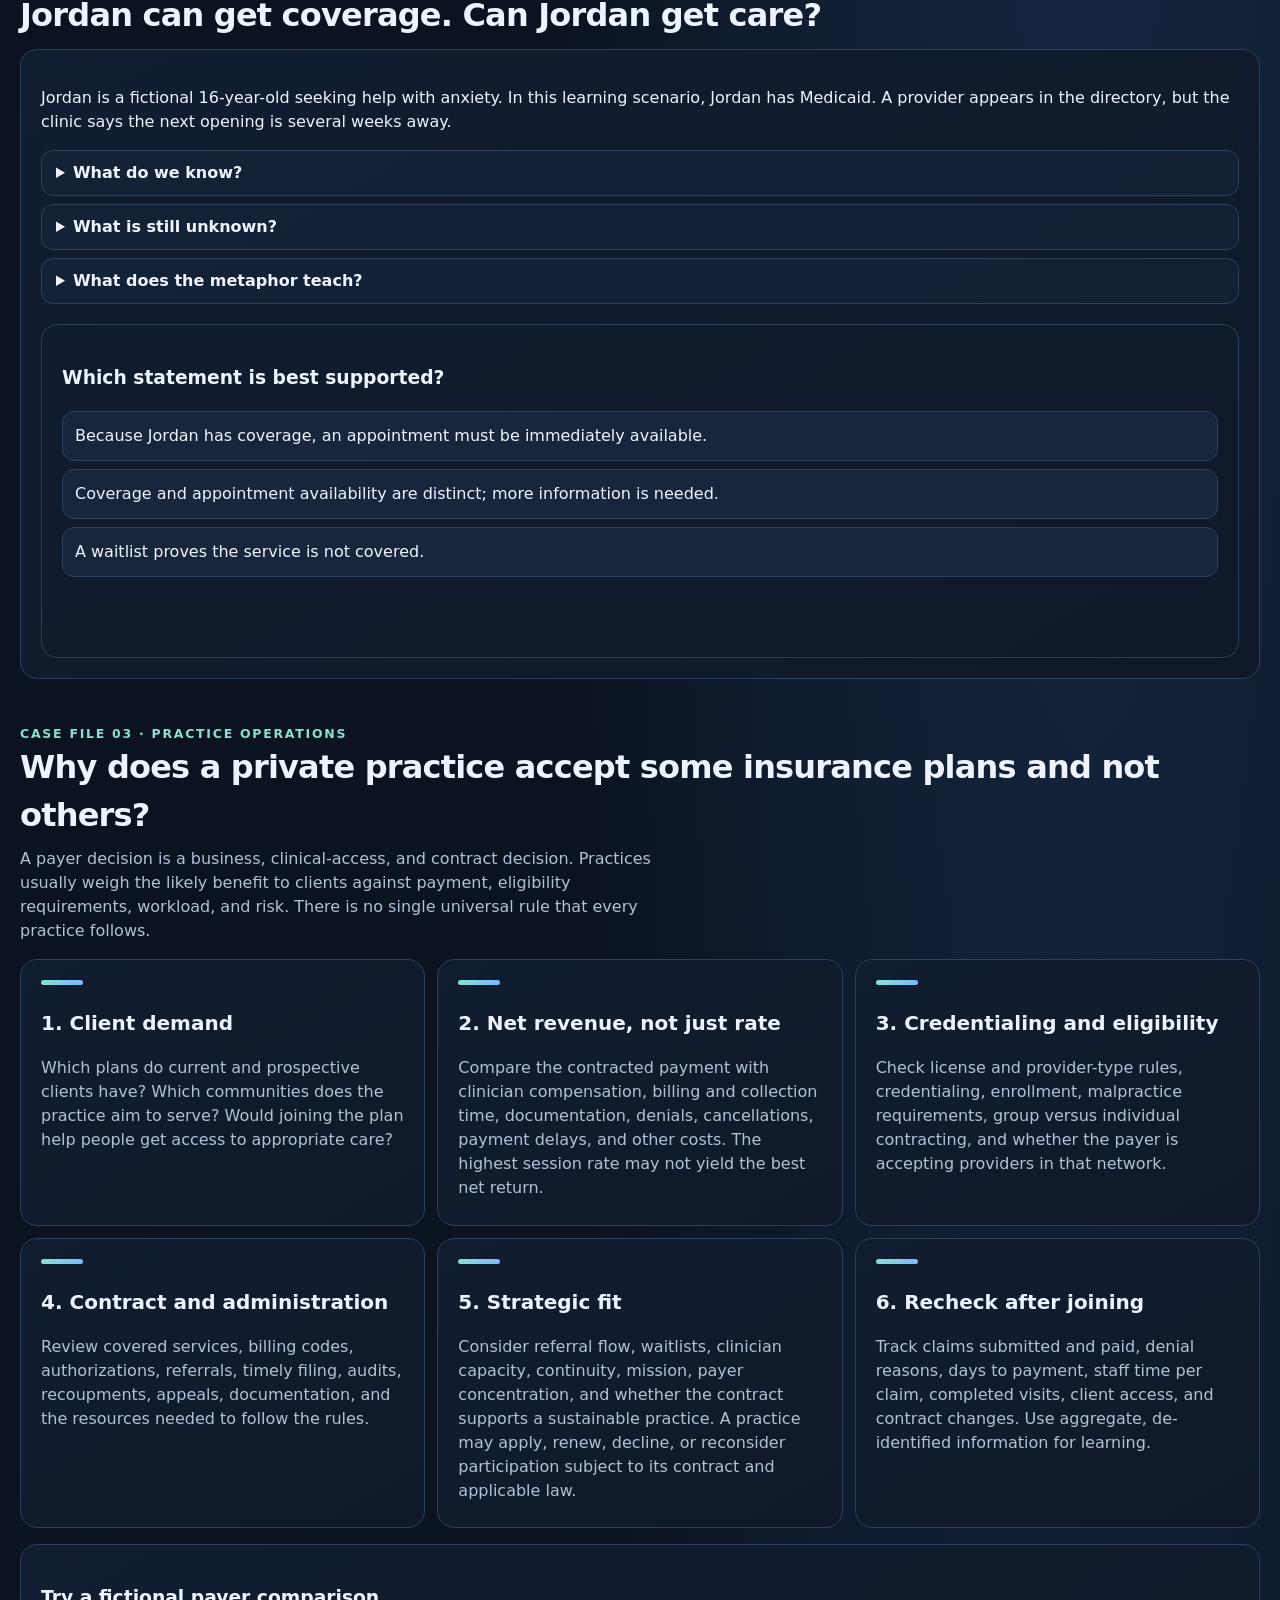
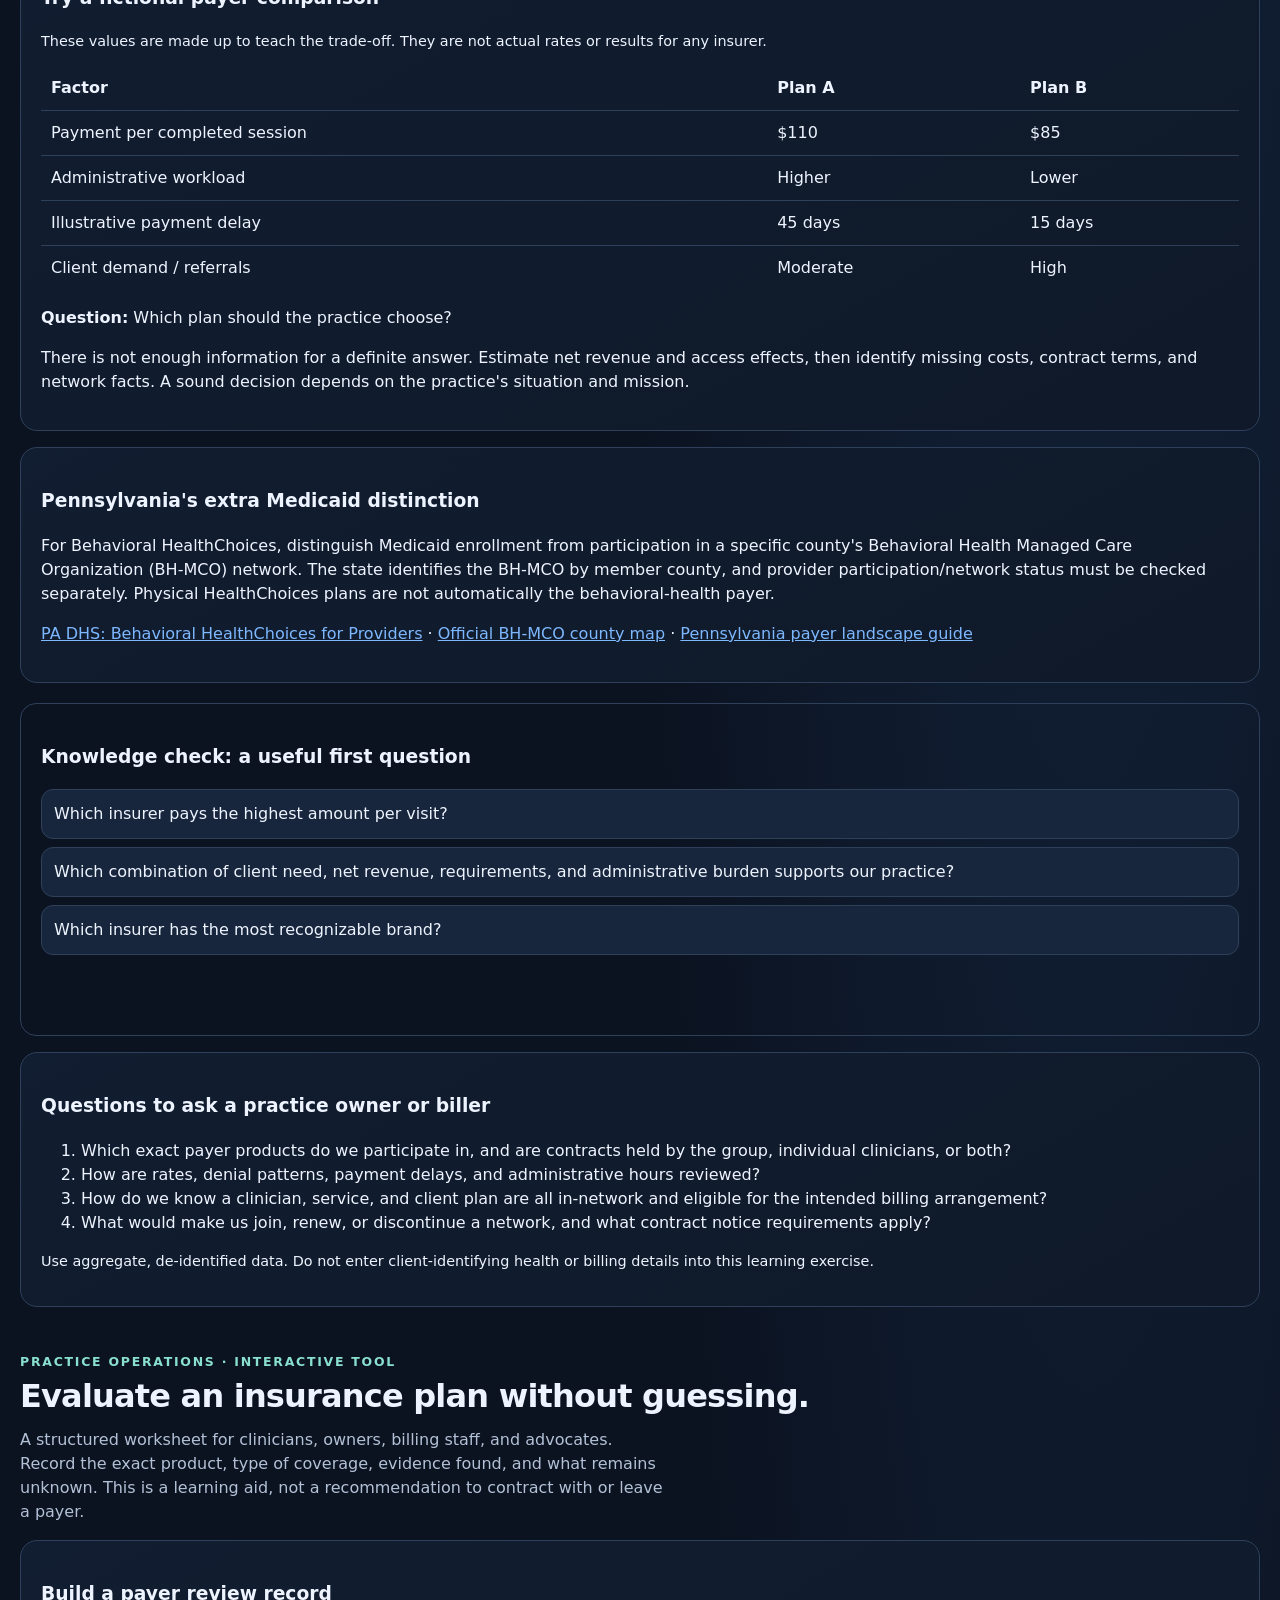
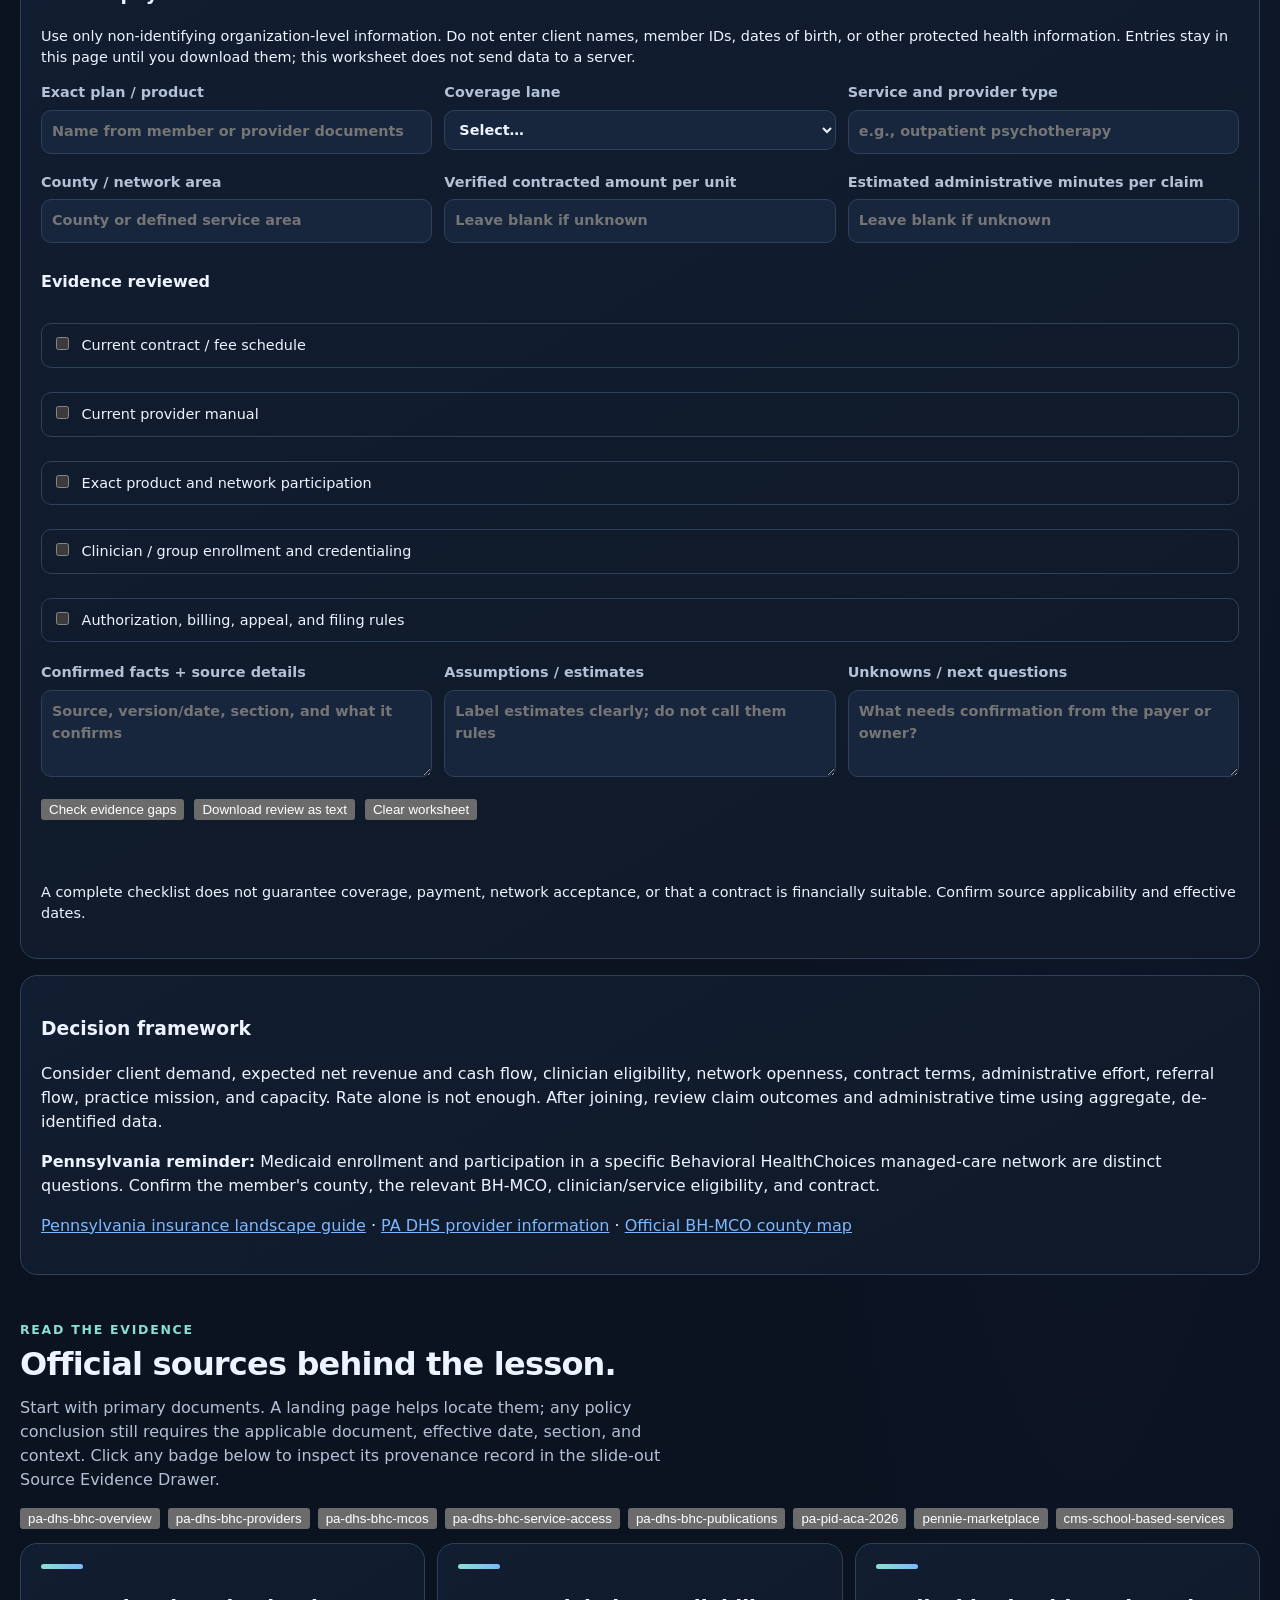
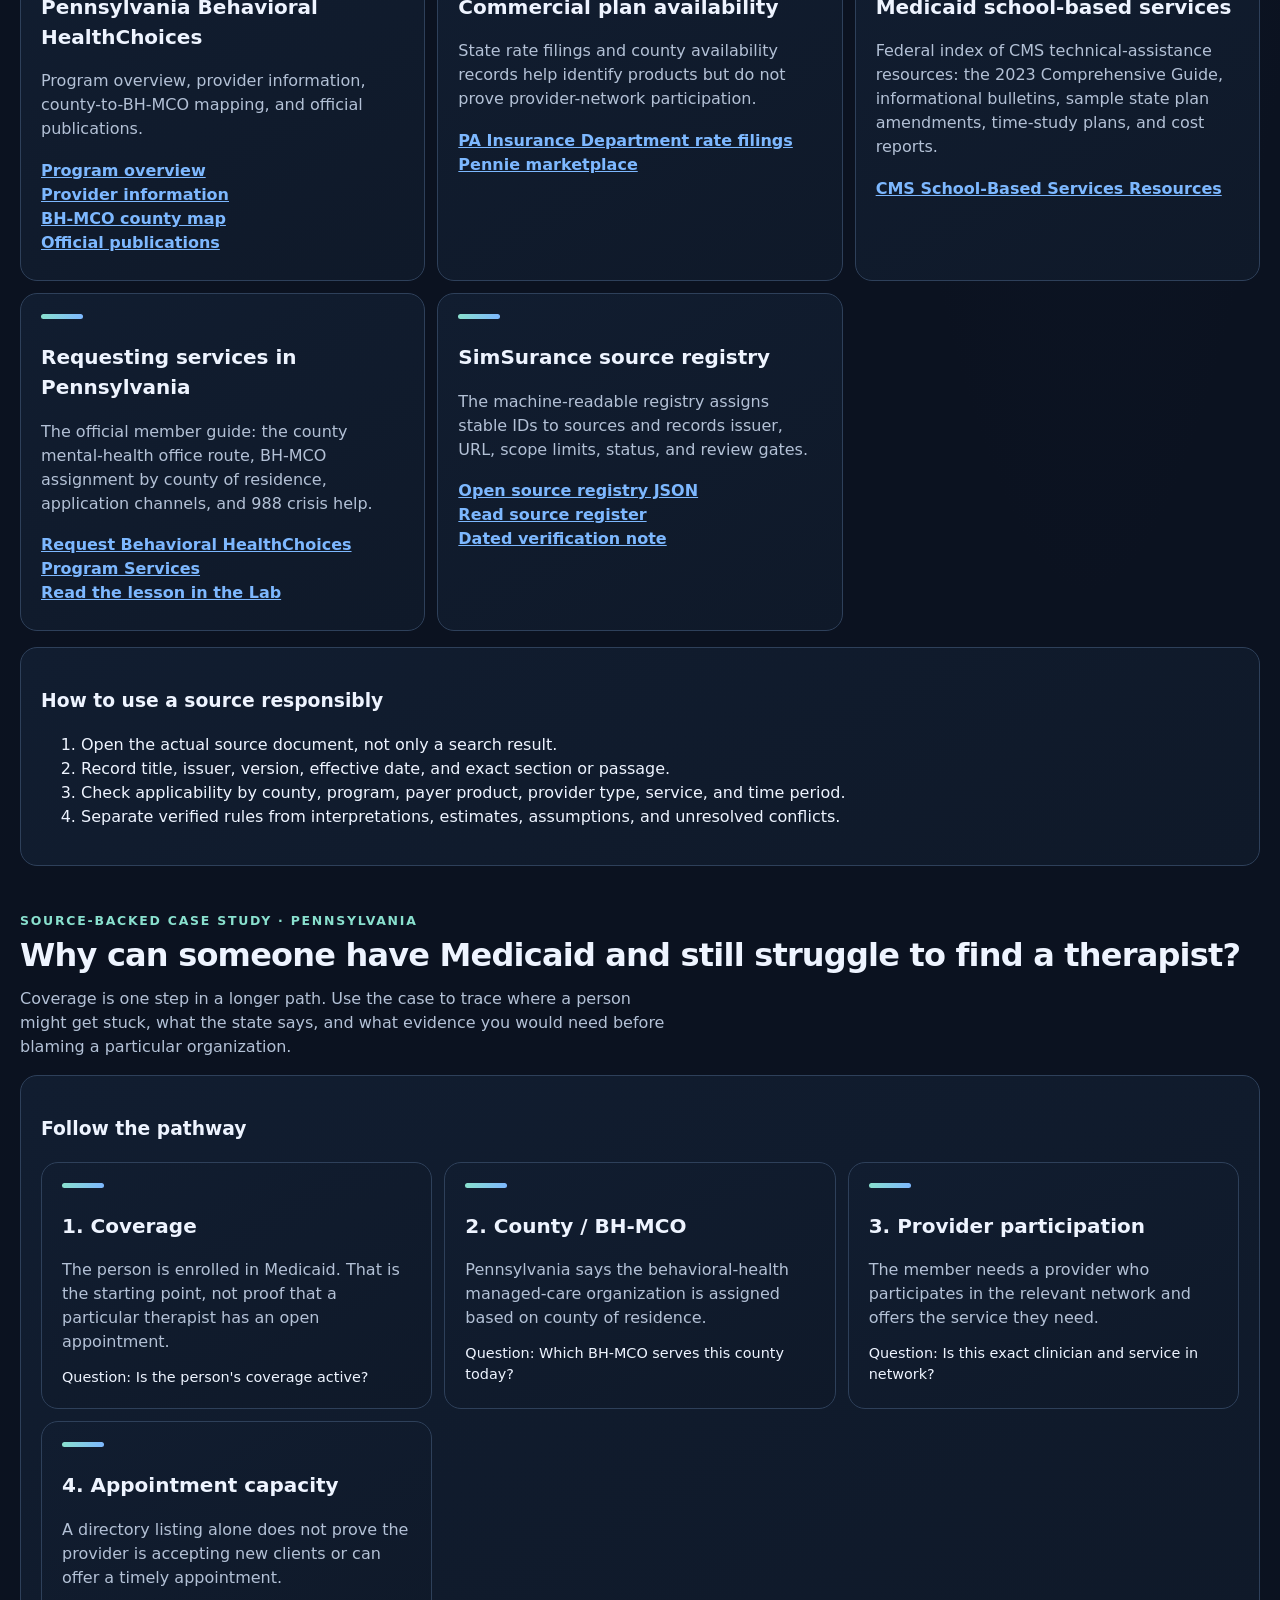
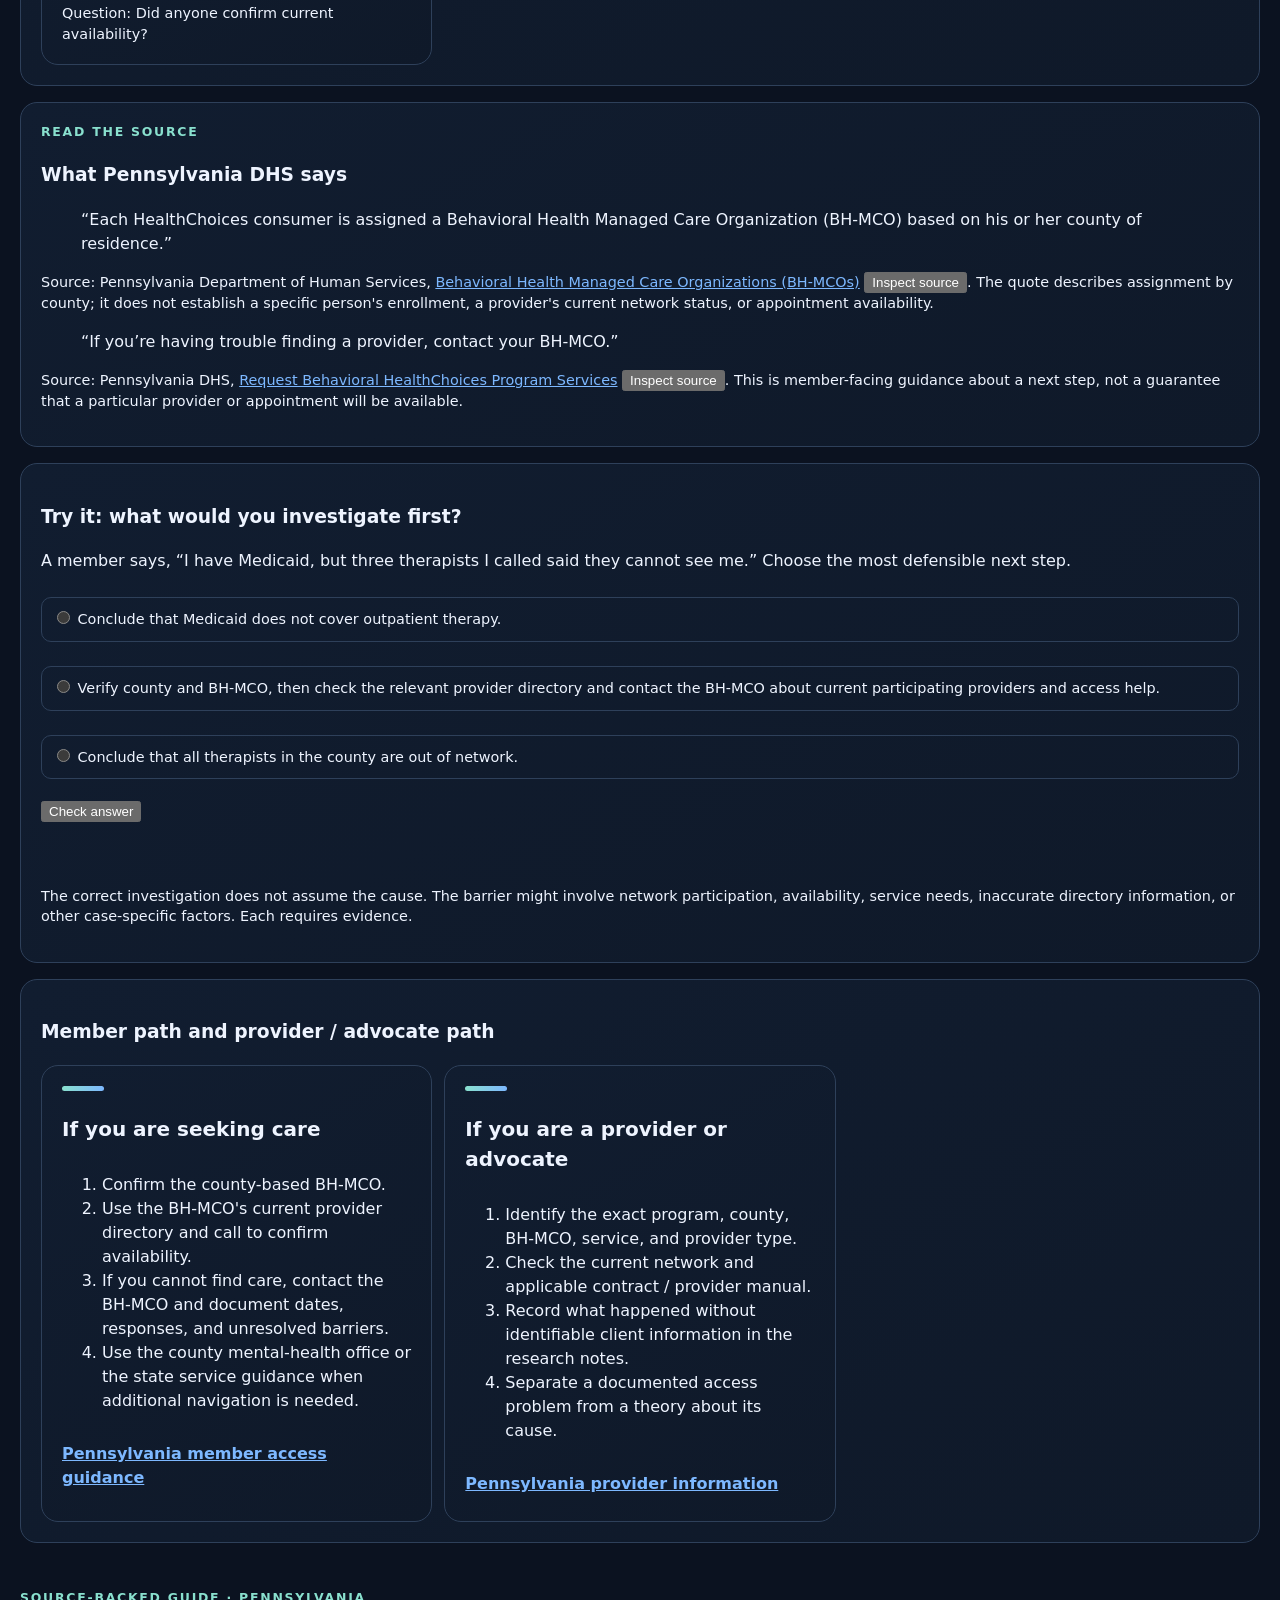
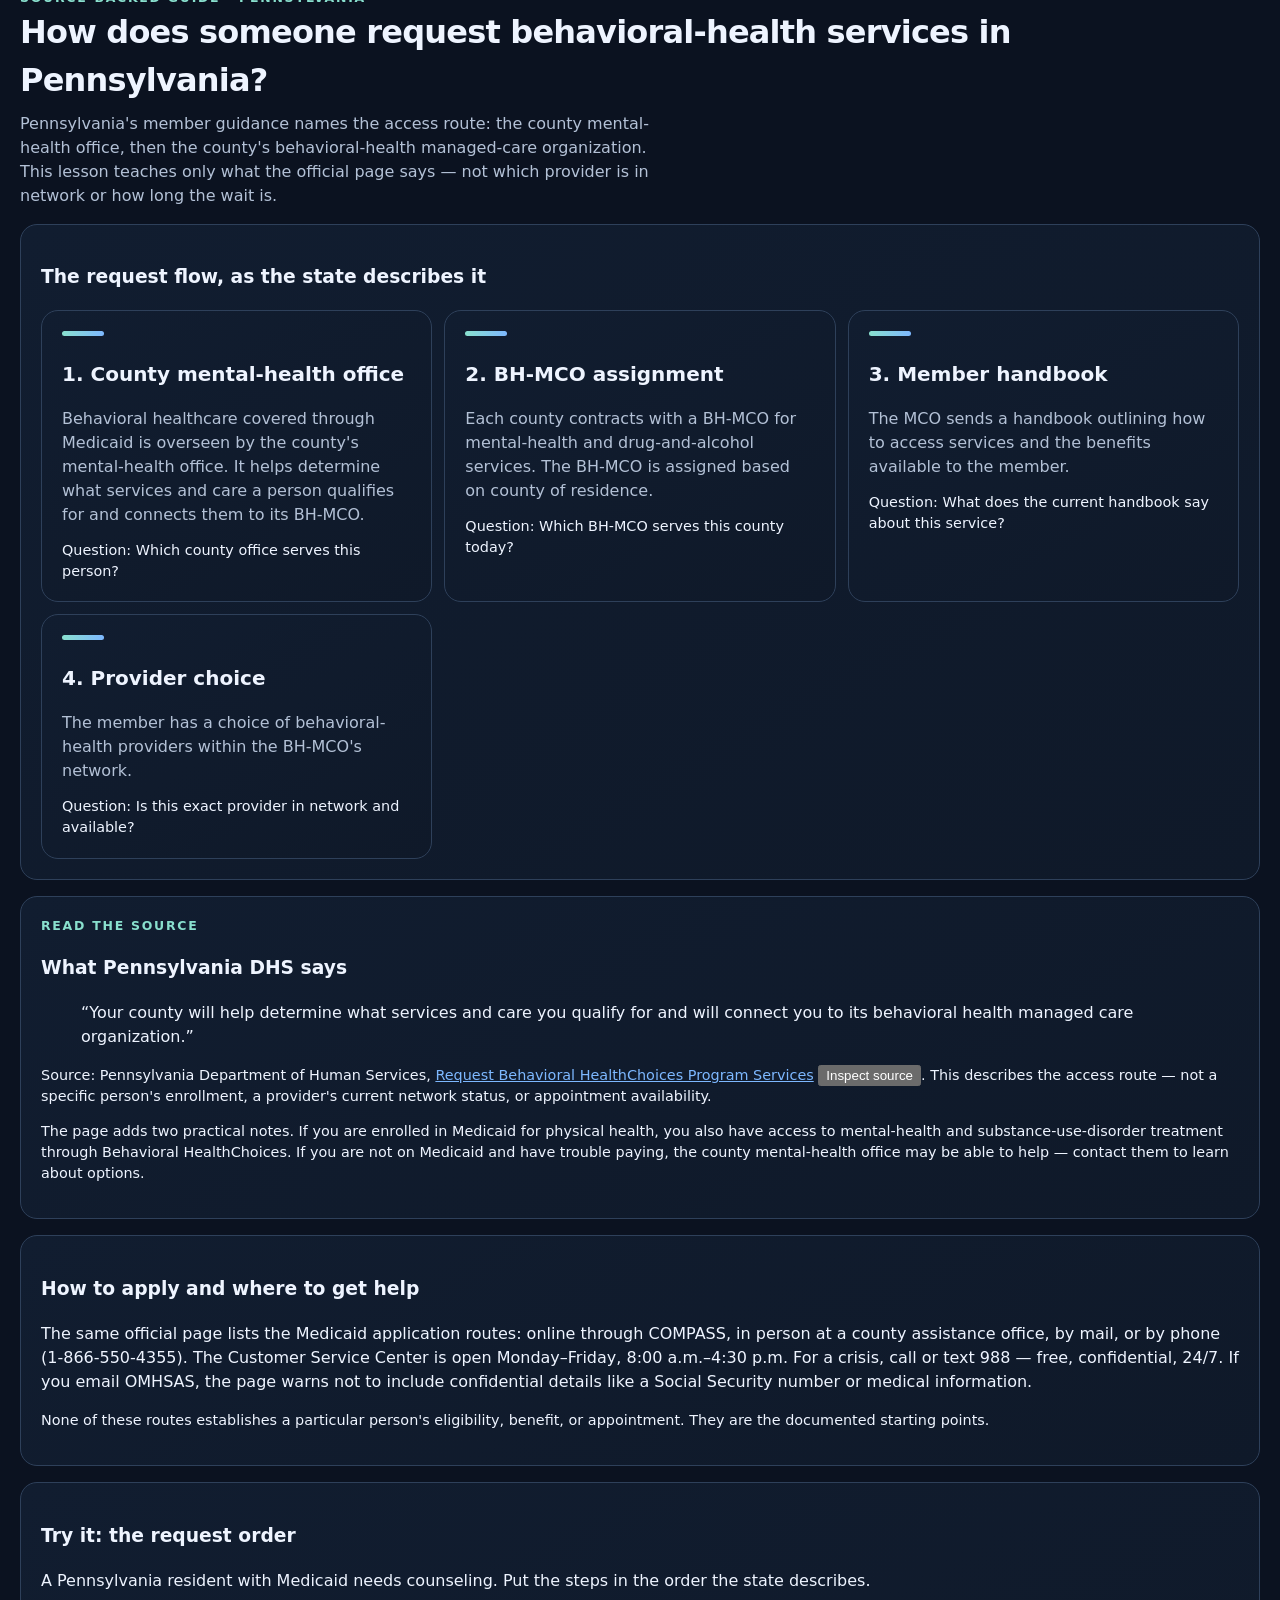
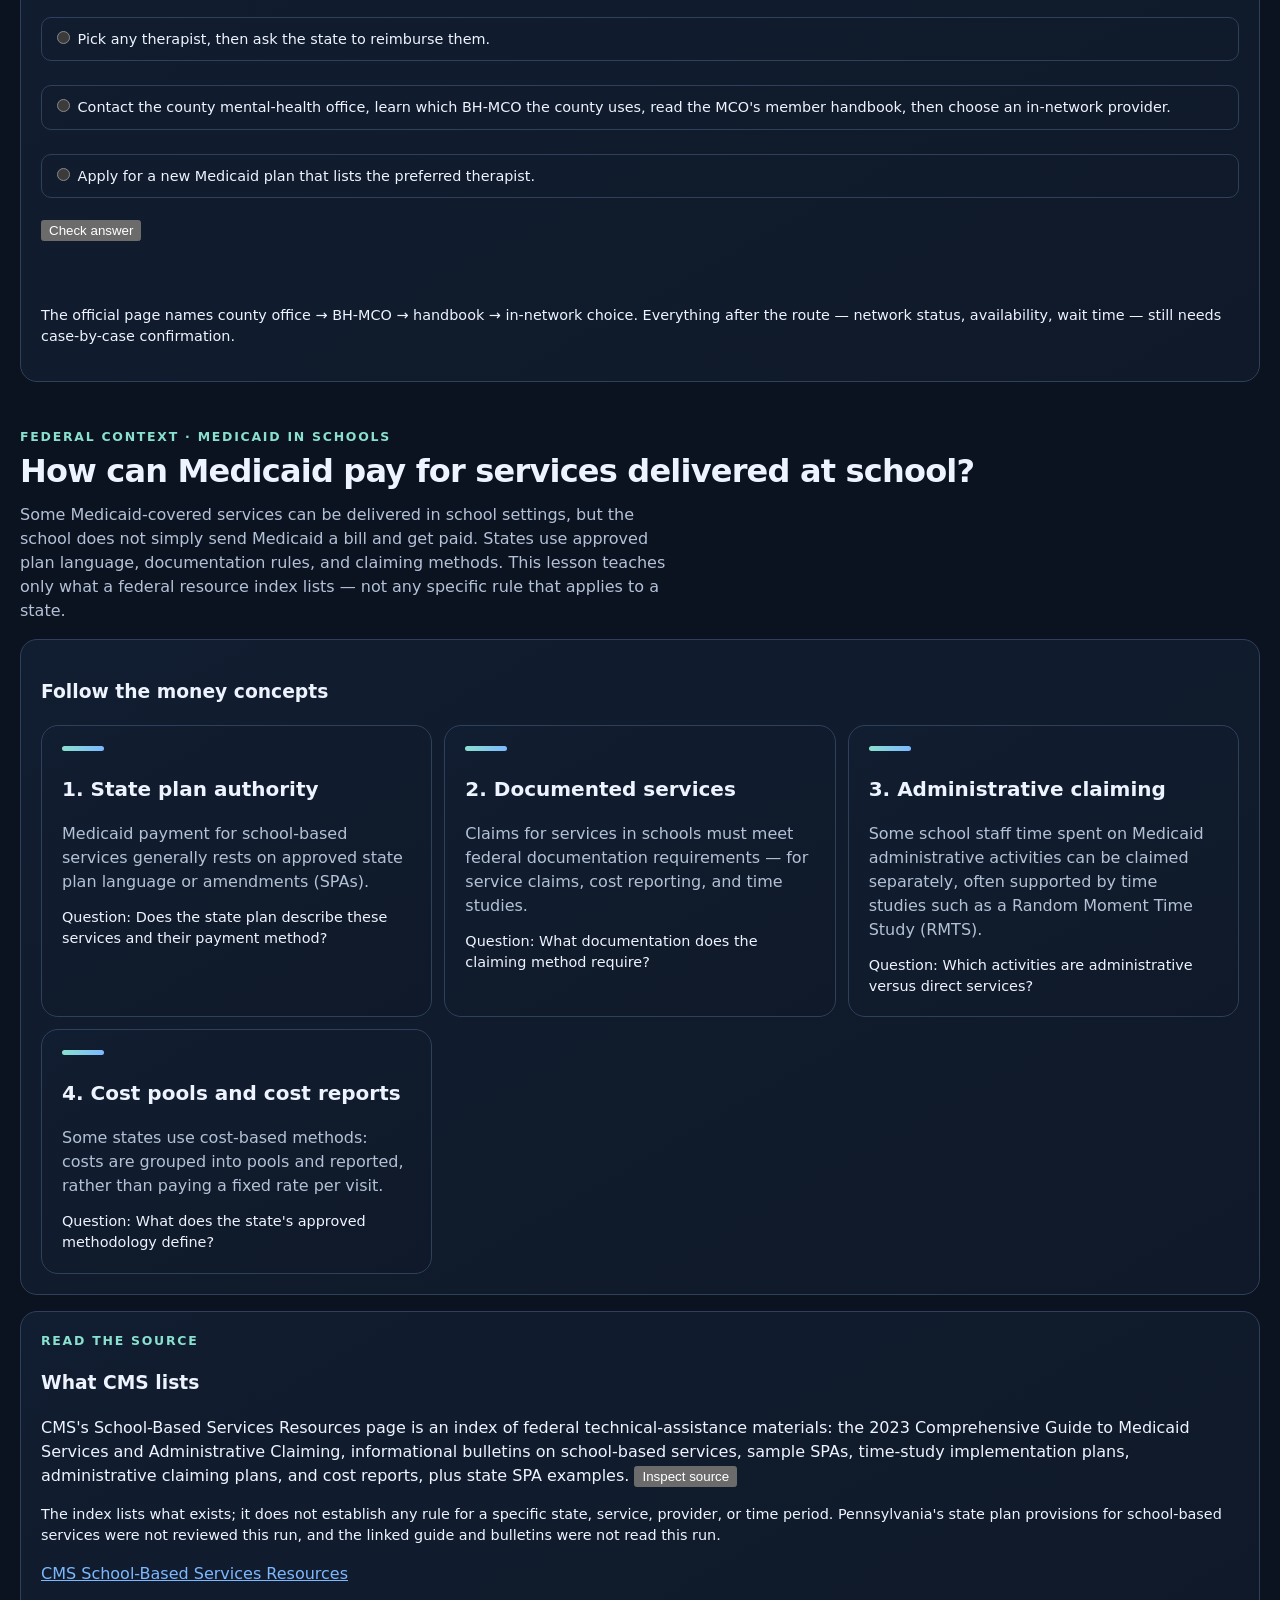
==== commit 16d7c56b: "feat(pixel-world): transform Riverbend into central town interaction layer with 8 lesson chambers an" ====
--- a/learning-lab/index.html
+++ b/learning-lab/index.html
@@ -38,20 +38,20 @@
         <span style="display:inline-block;width:8px;height:8px;background:var(--mint);border-radius:50%;box-shadow:0 0 8px var(--mint)"></span>
         16-Bit Explorable Simulation · Riverbend County
       </div>
-      <h2 id="visual-journey-feature-title" style="margin:.3em 0 .2em;font-size:1.6rem">A year of care, in motion: Riverbend Pixel World</h2>
+      <h2 id="visual-journey-feature-title" style="margin:.3em 0 .2em;font-size:1.6rem">The Interactive Pixel World: Explore All 8 Lessons in Riverbend</h2>
       <p style="margin:.2em 0;color:var(--muted);max-width:64ch;line-height:1.55">
-        Step into an interactive 16-bit town. Guided by Glim the firefly, make predictions, scrub 52 simulated weeks, toggle care coordination pilots, change clinician appointment capacity, and collect three discovery seals. Features authentic 8-bit chiptune audio and retro arcade scanlines.
+        The entire SimSurance curriculum is an explorable 16-bit town. Guided by Glim the firefly, walk into 8 interactive chambers: Town Hall (Coverage), Waiting Station (Queue Dynamics), Care Clinic (Workforce Bottleneck), Town Bank (Ledger Firewall), Claims Post (4-Point Adjudication), County Terminal (In-Browser Python WASM), Town Archives (Policy Provenance), and Crossroads (3 Stakeholder Perspectives). Collect all 8 Discovery Seals!
       </p>
       <div style="display:flex;gap:12px;margin-top:14px;flex-wrap:wrap;align-items:center">
-        <a class="btn" href="./visual-journey.html" style="background:var(--mint);color:#081b2a;font-weight:700;box-shadow:0 0 16px rgba(74,222,128,0.35)">🎮 Play Riverbend Pixel World →</a>
-        <span class="small" style="color:var(--muted)">Tested county simulation · 100% offline ready</span>
+        <a class="btn" href="./visual-journey.html" style="background:var(--mint);color:#081b2a;font-weight:700;box-shadow:0 0 16px rgba(74,222,128,0.35)">🎮 Enter Riverbend Pixel World →</a>
+        <span class="small" style="color:var(--muted)">8 interactive chambers · 8 discovery seals · 100% client-side</span>
       </div>
     </div>
     <div style="display:flex;align-items:center;gap:14px;background:rgba(8,22,40,0.5);padding:14px 18px;border-radius:12px;border:1px solid rgba(127,225,189,0.25)">
       <img src="./assets/glim-celebrate.svg" alt="Glim the firefly guide" width="56" height="56" style="image-rendering:pixelated;filter:drop-shadow(0 0 10px rgba(127,225,189,0.5))">
       <div>
-        <div style="font-size:0.75rem;font-weight:700;letter-spacing:0.08em;color:var(--mint)">DISCOVERY SEALS</div>
-        <div style="font-size:0.85rem;color:var(--text)">✦ Queue · ✦ Check-In · ✦ Capacity</div>
+        <div style="font-size:0.75rem;font-weight:700;letter-spacing:0.08em;color:var(--mint)">8 DISCOVERY SEALS</div>
+        <div style="font-size:0.8rem;color:var(--text);line-height:1.4">✦ Coverage · ✦ Queue · ✦ Clinic · ✦ Ledger<br>✦ Claims · ✦ Python · ✦ Archives · ✦ Journeys</div>
       </div>
     </div>
   </div>
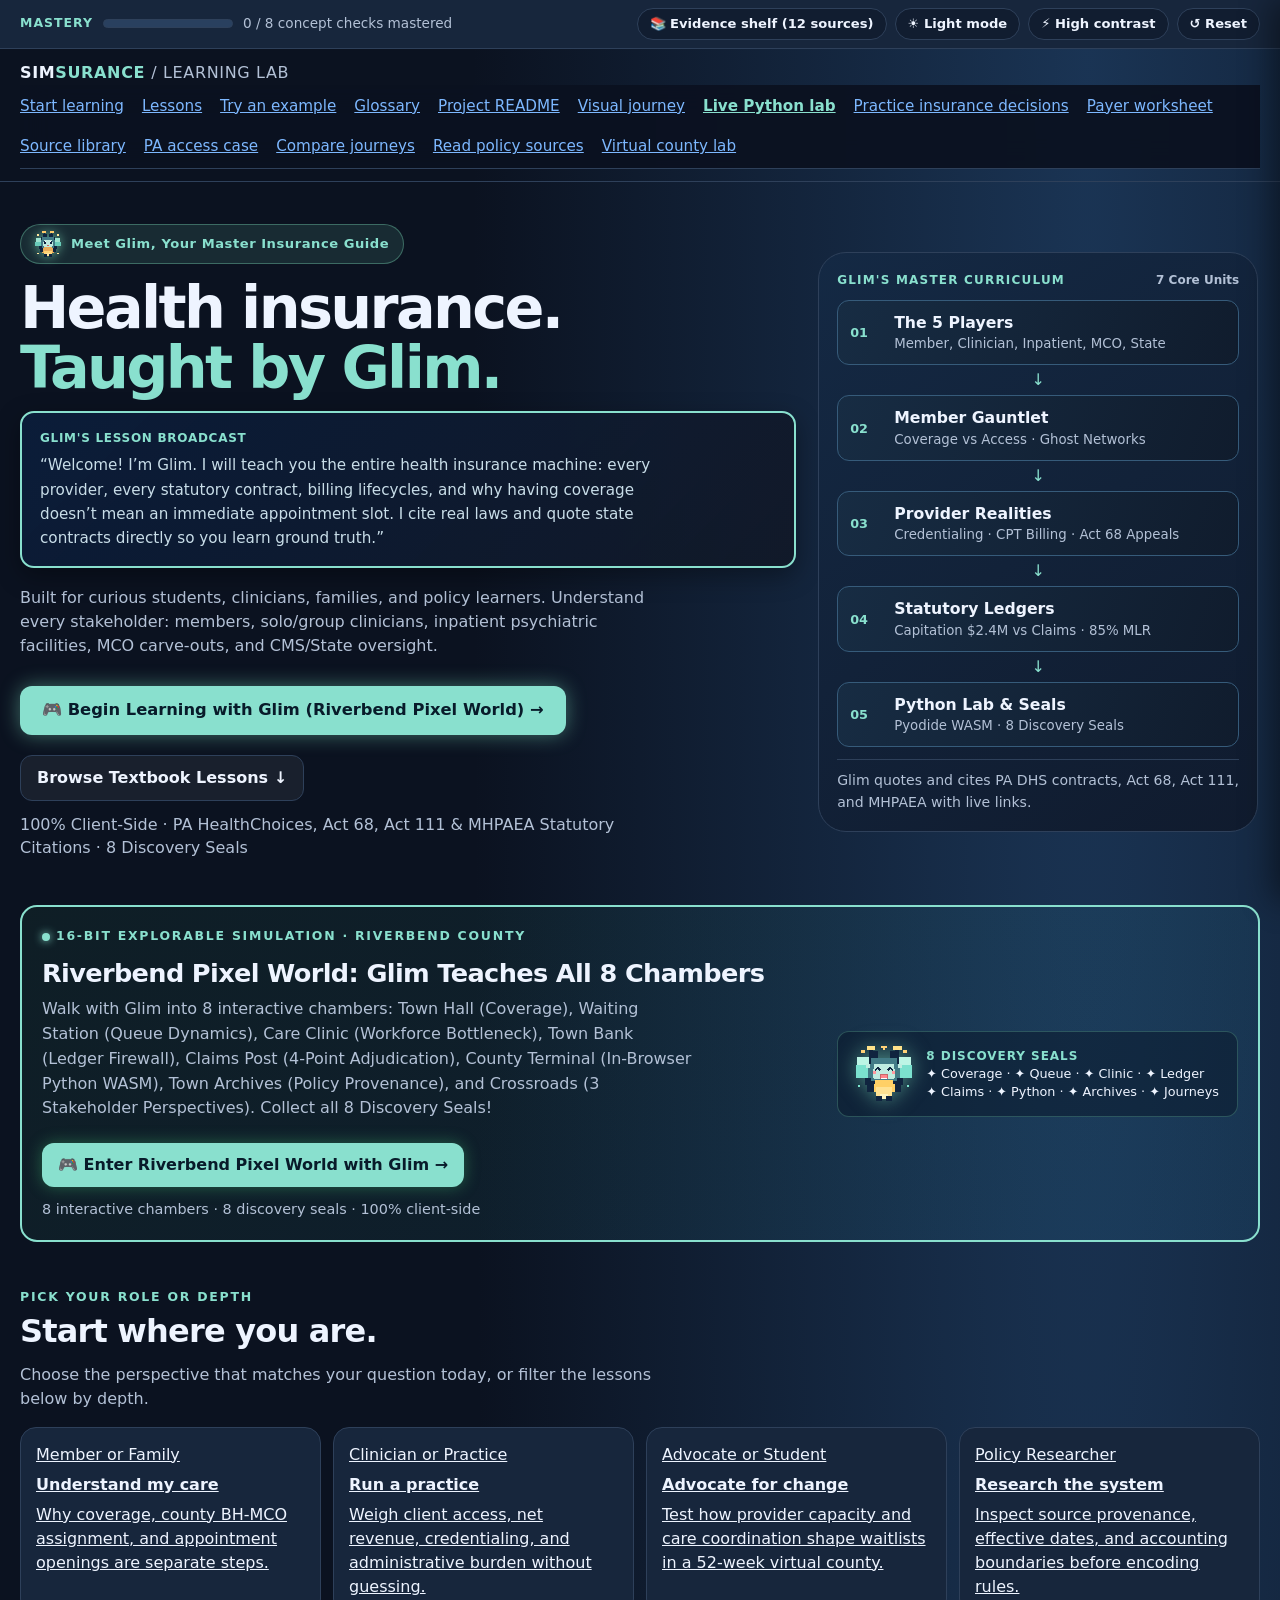
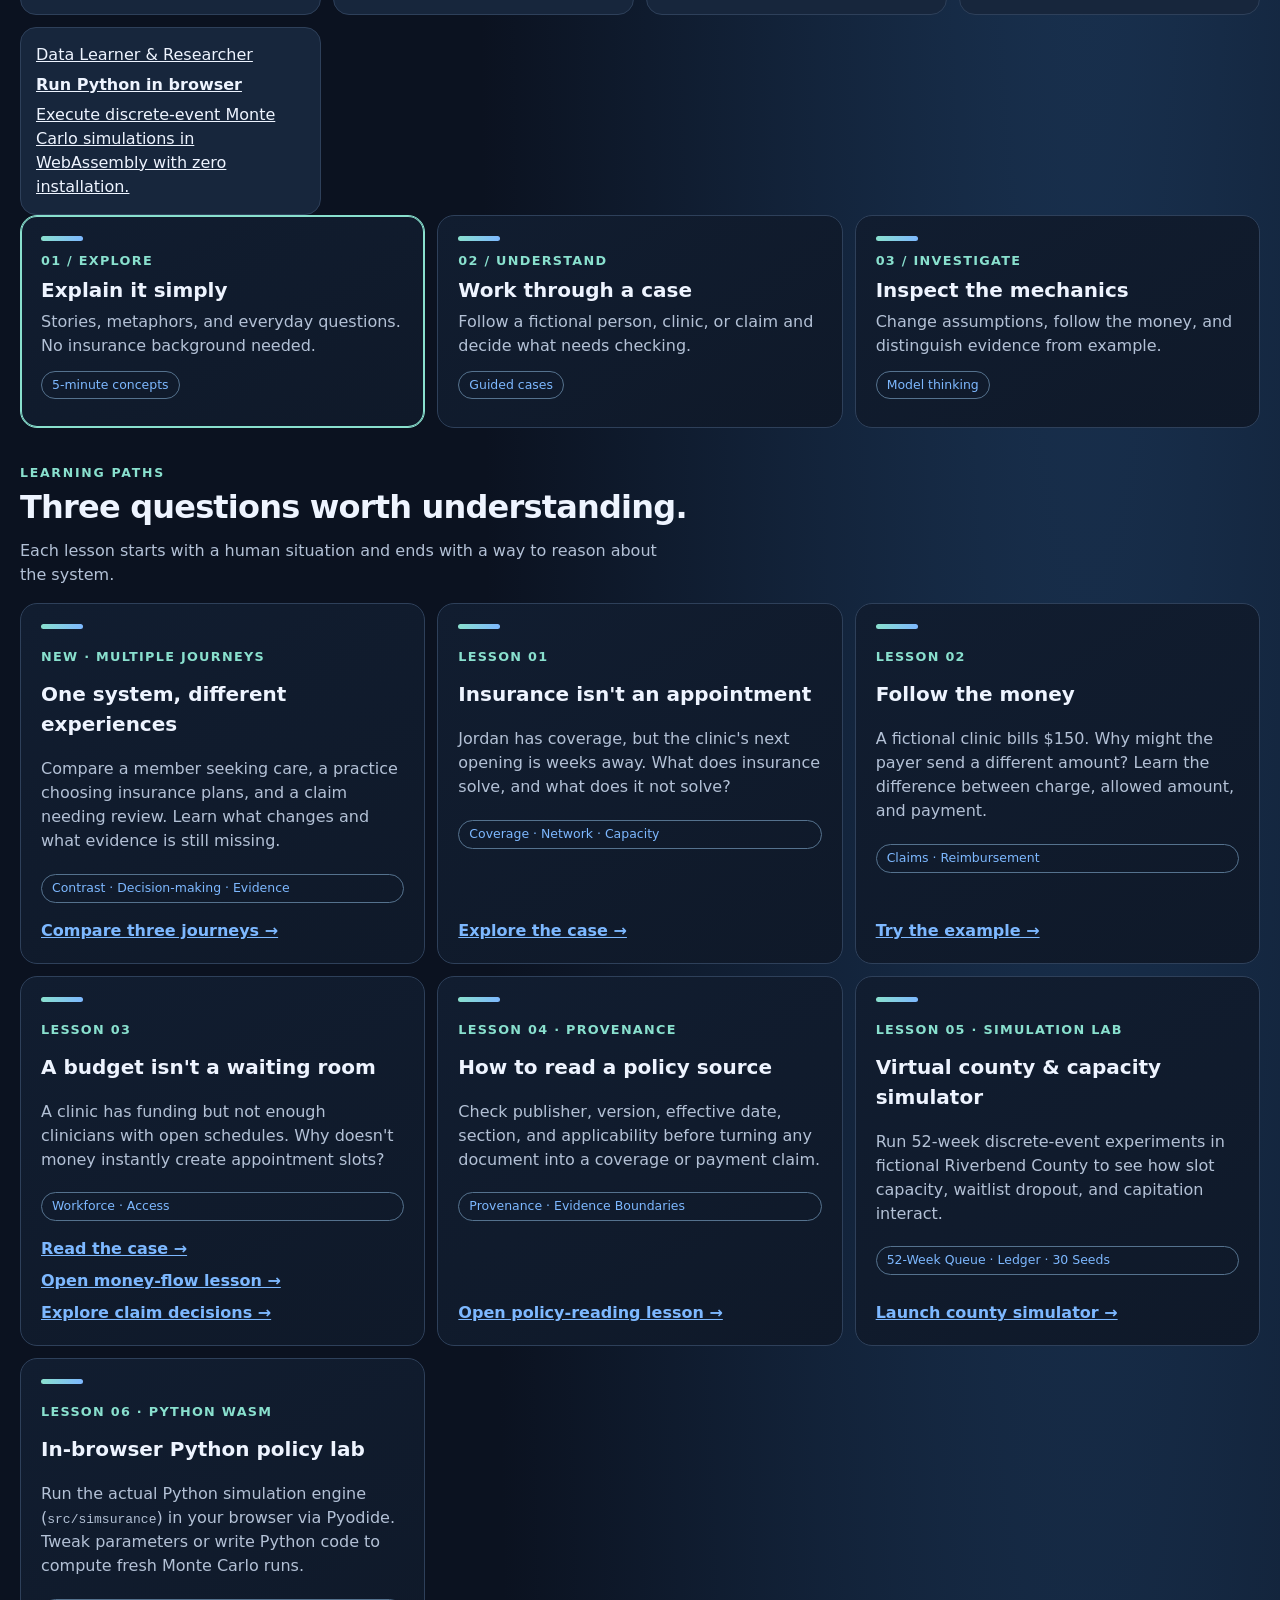
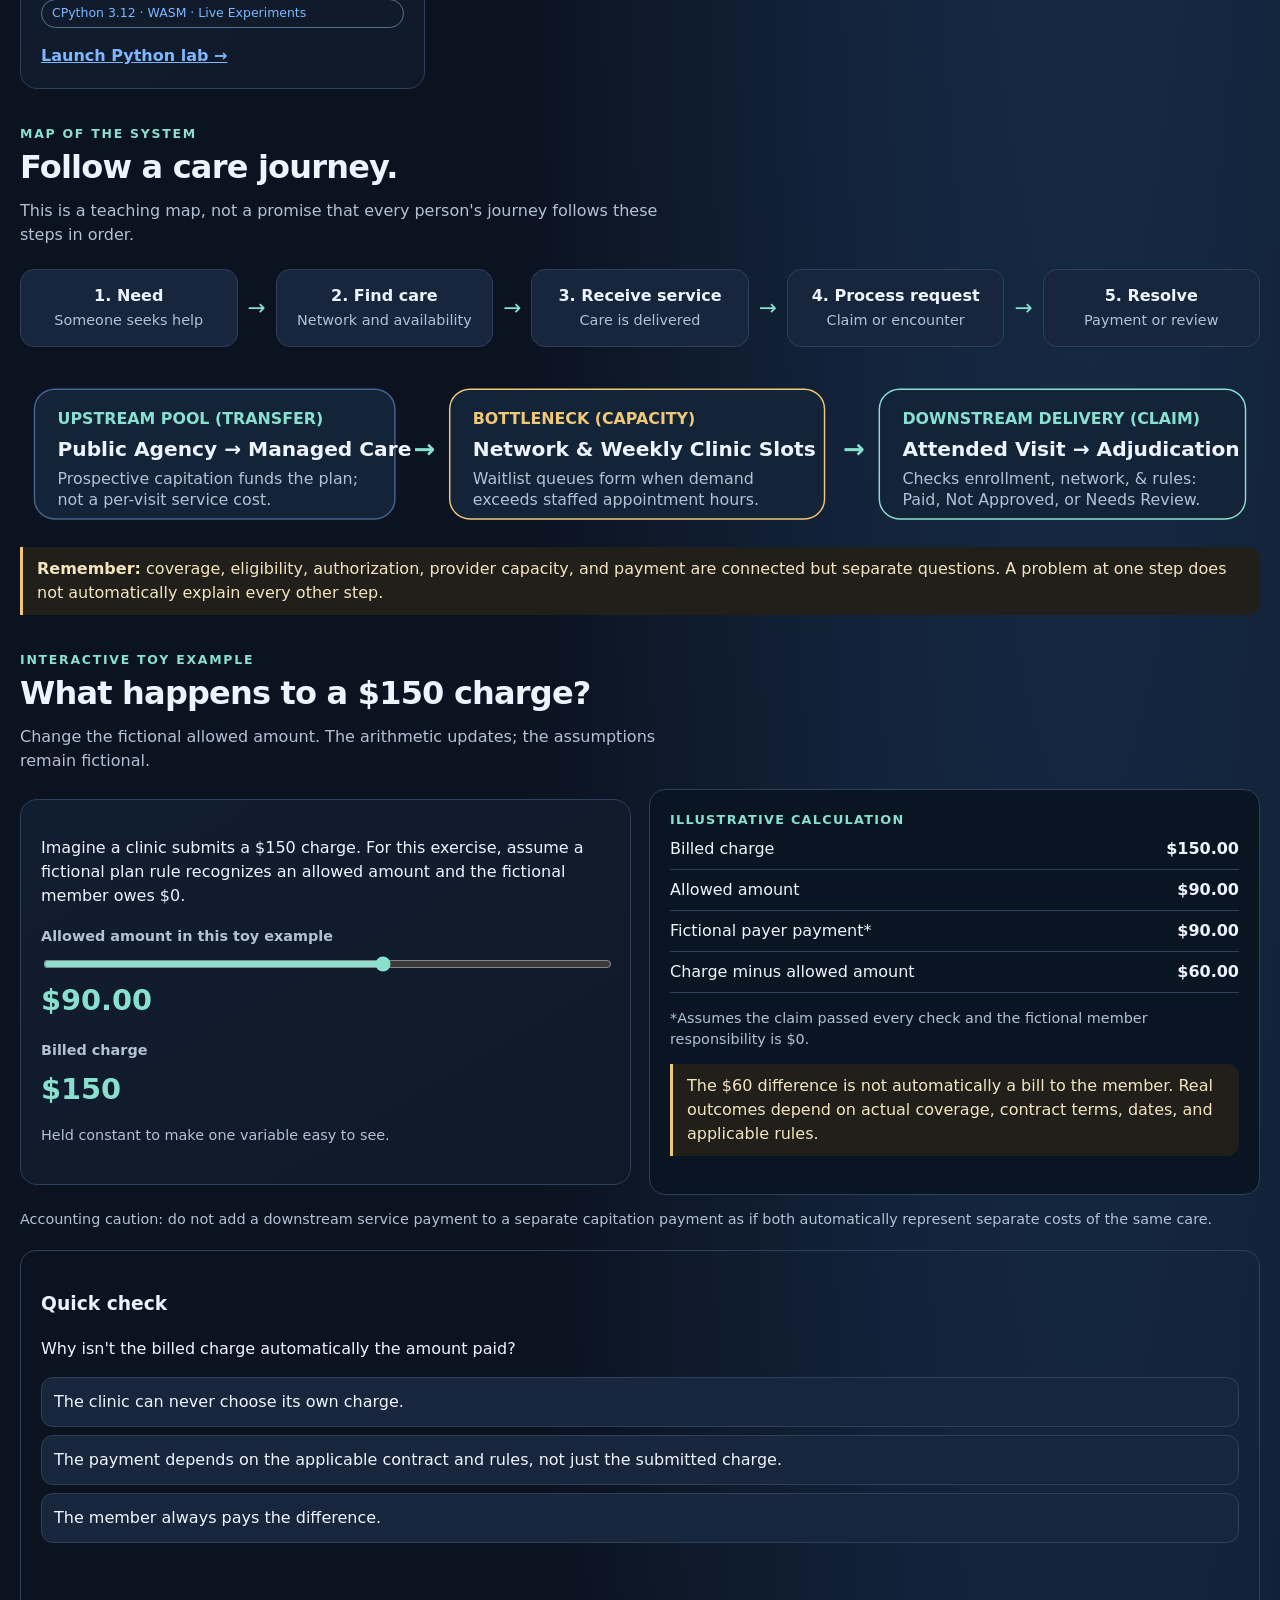
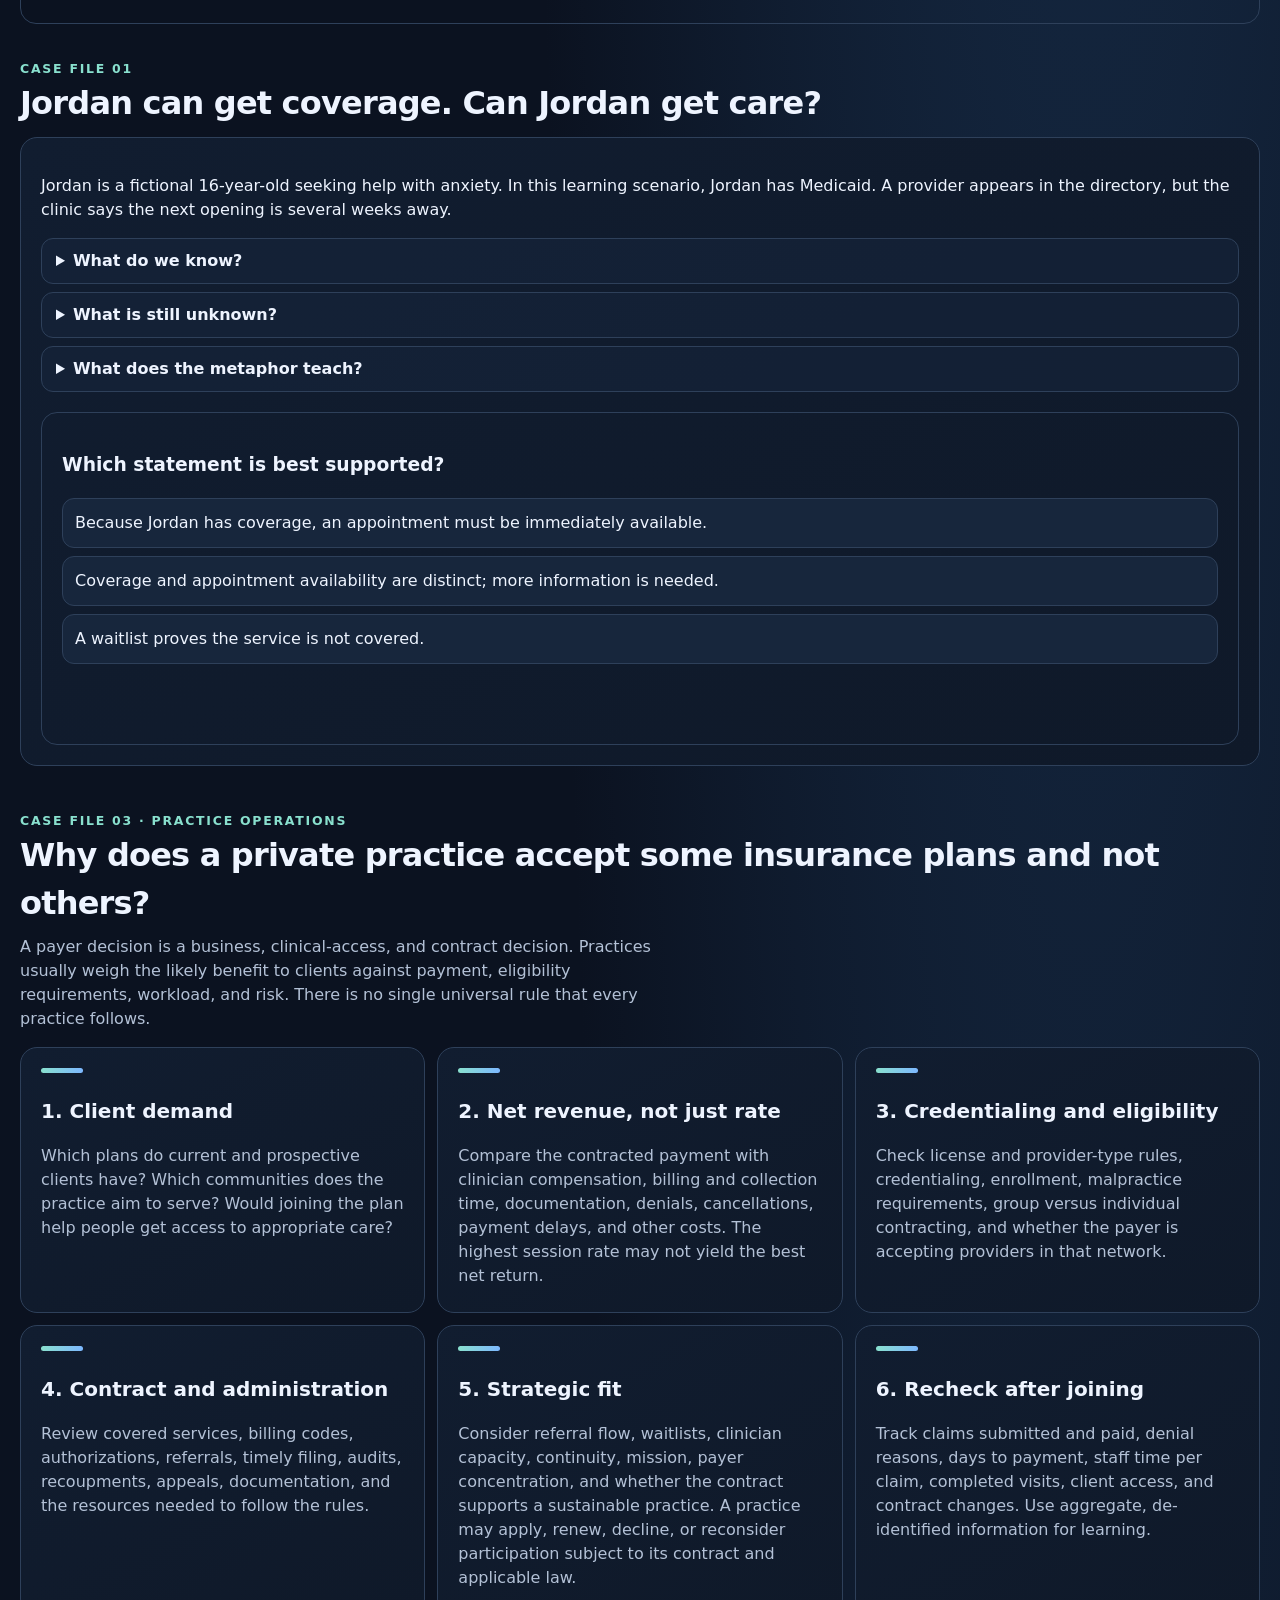
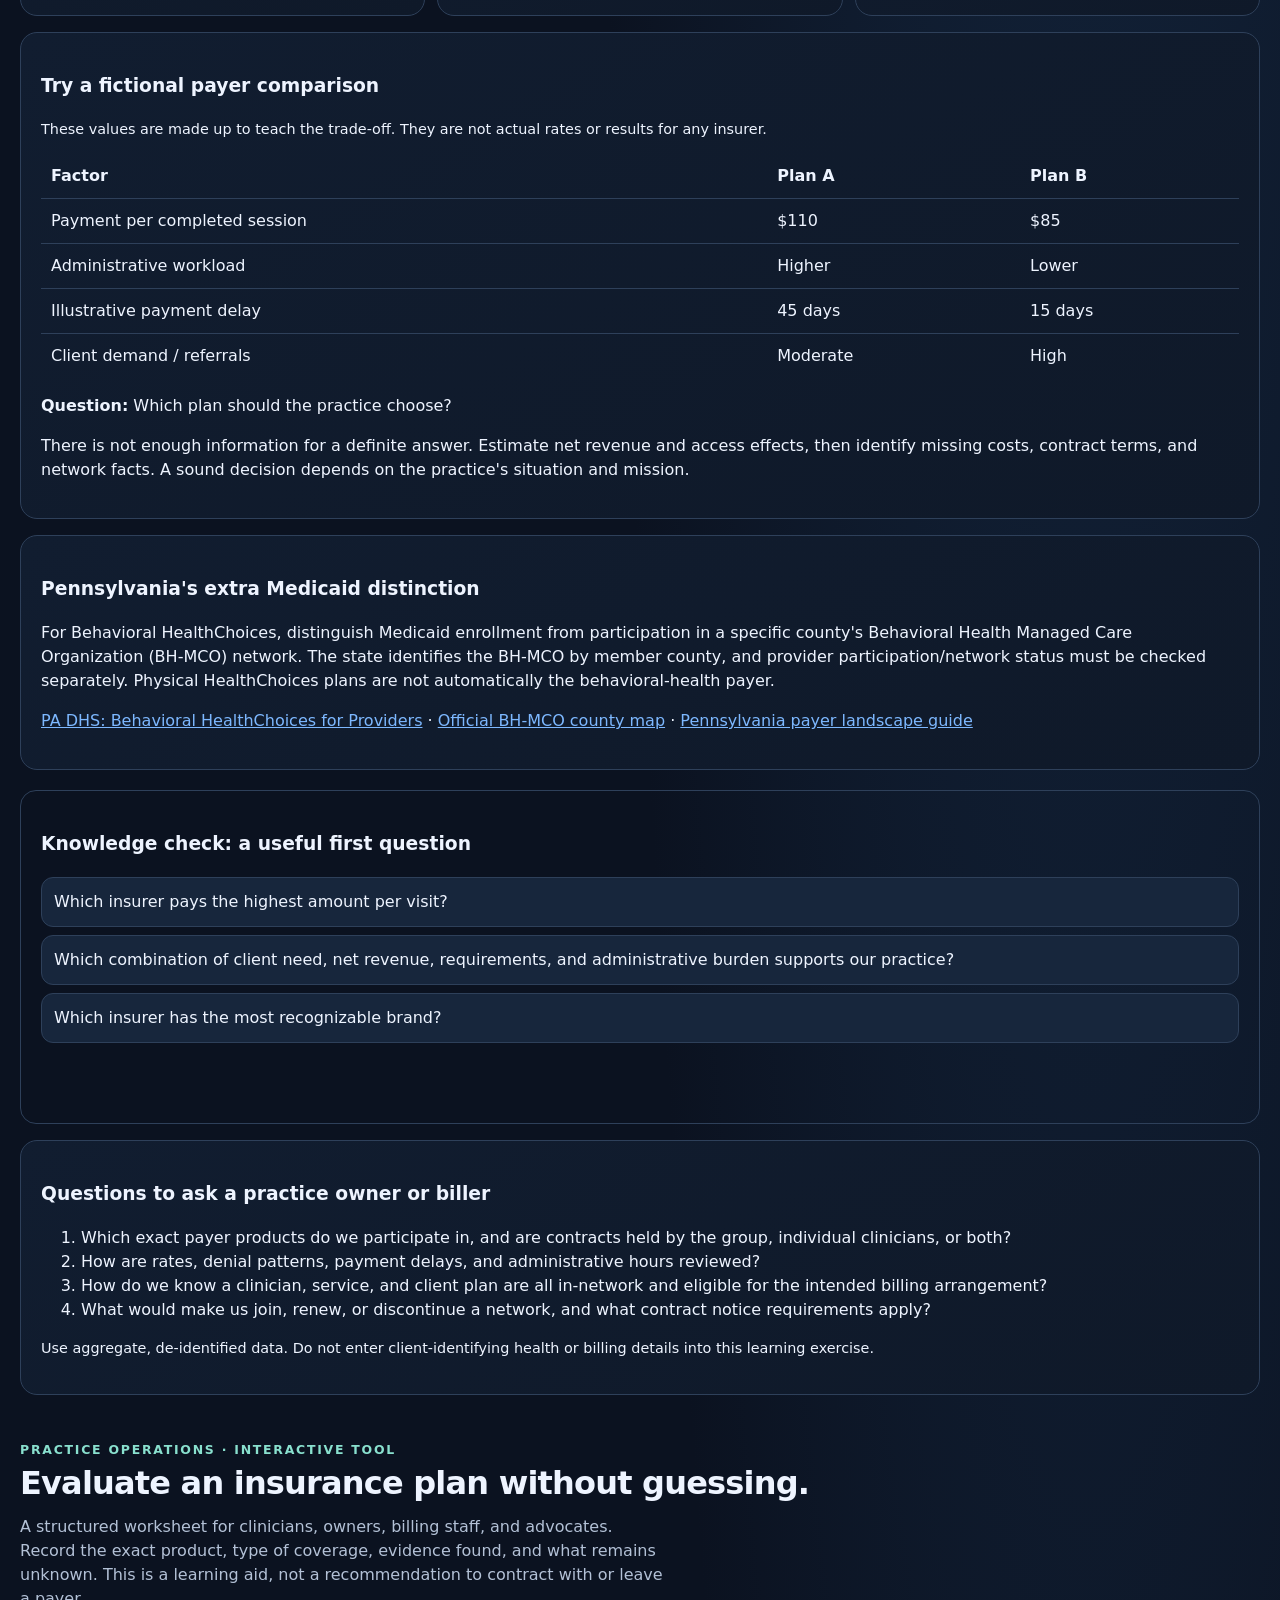
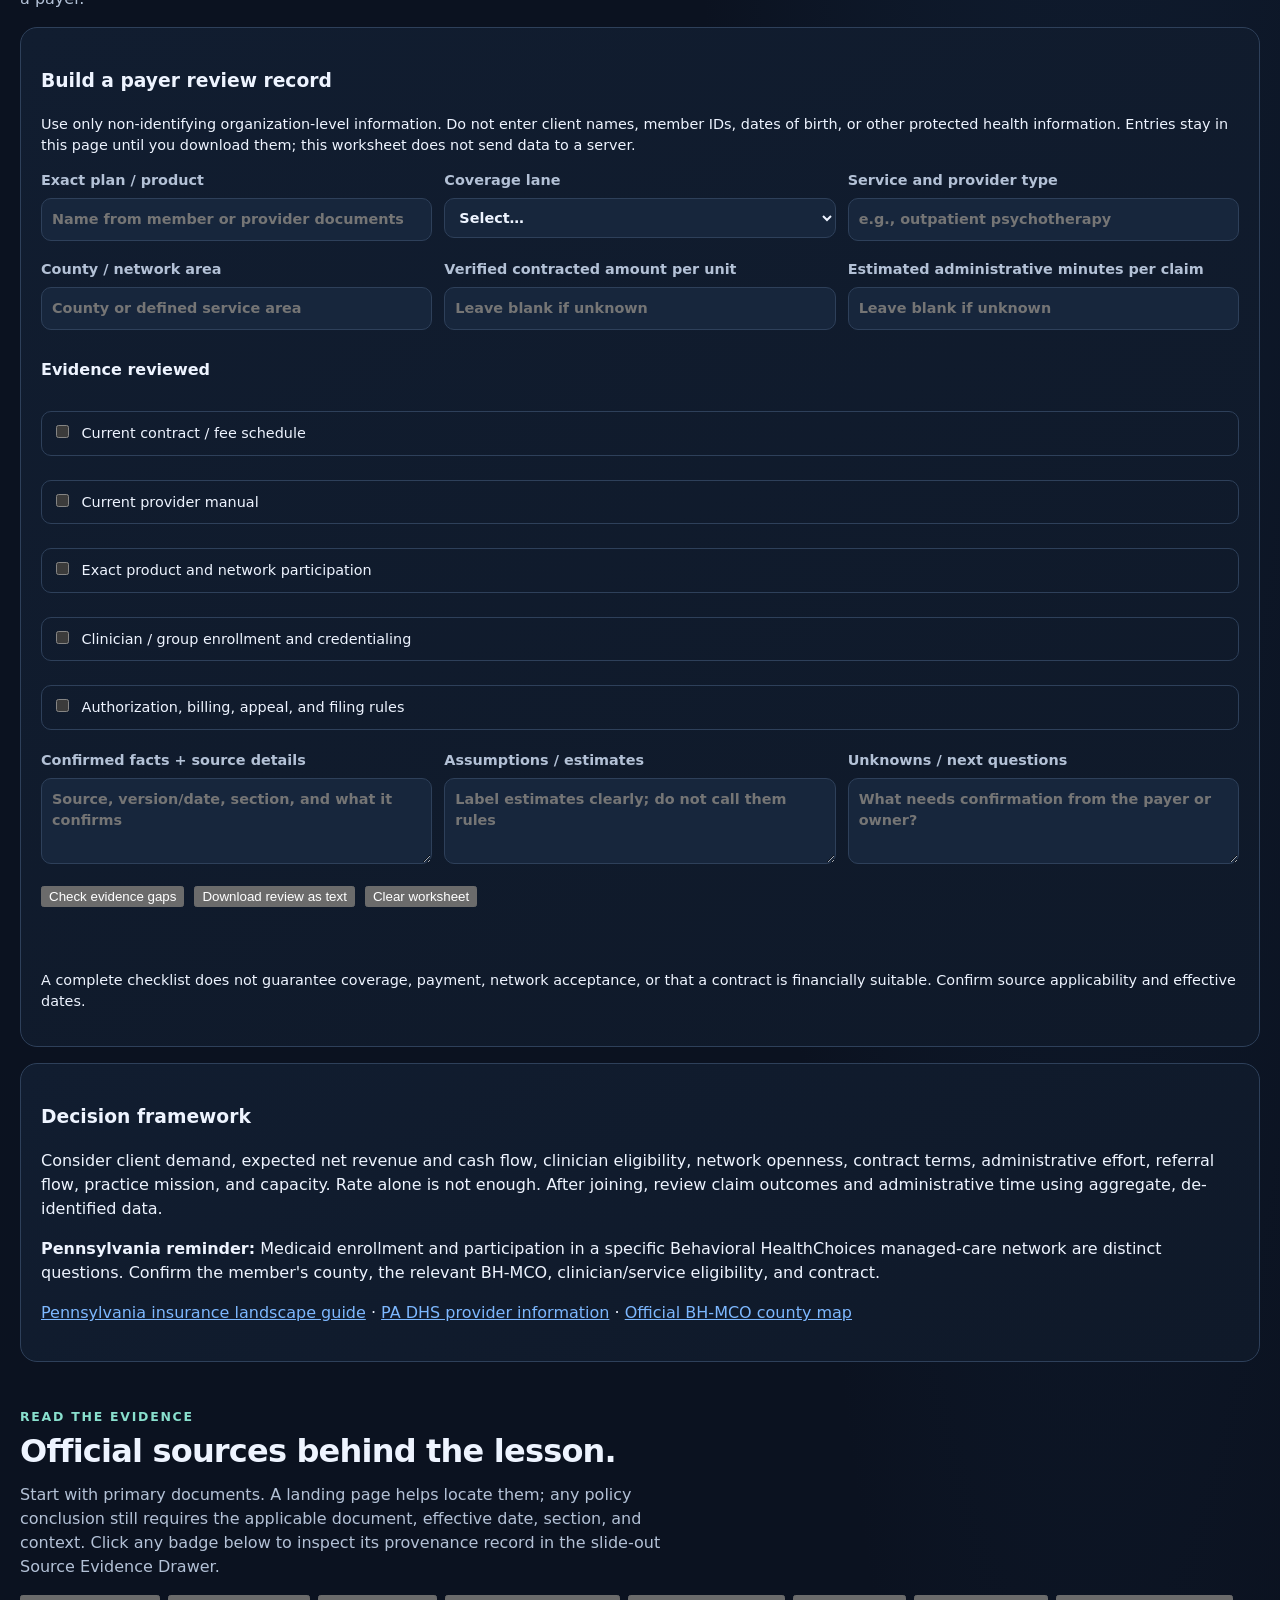
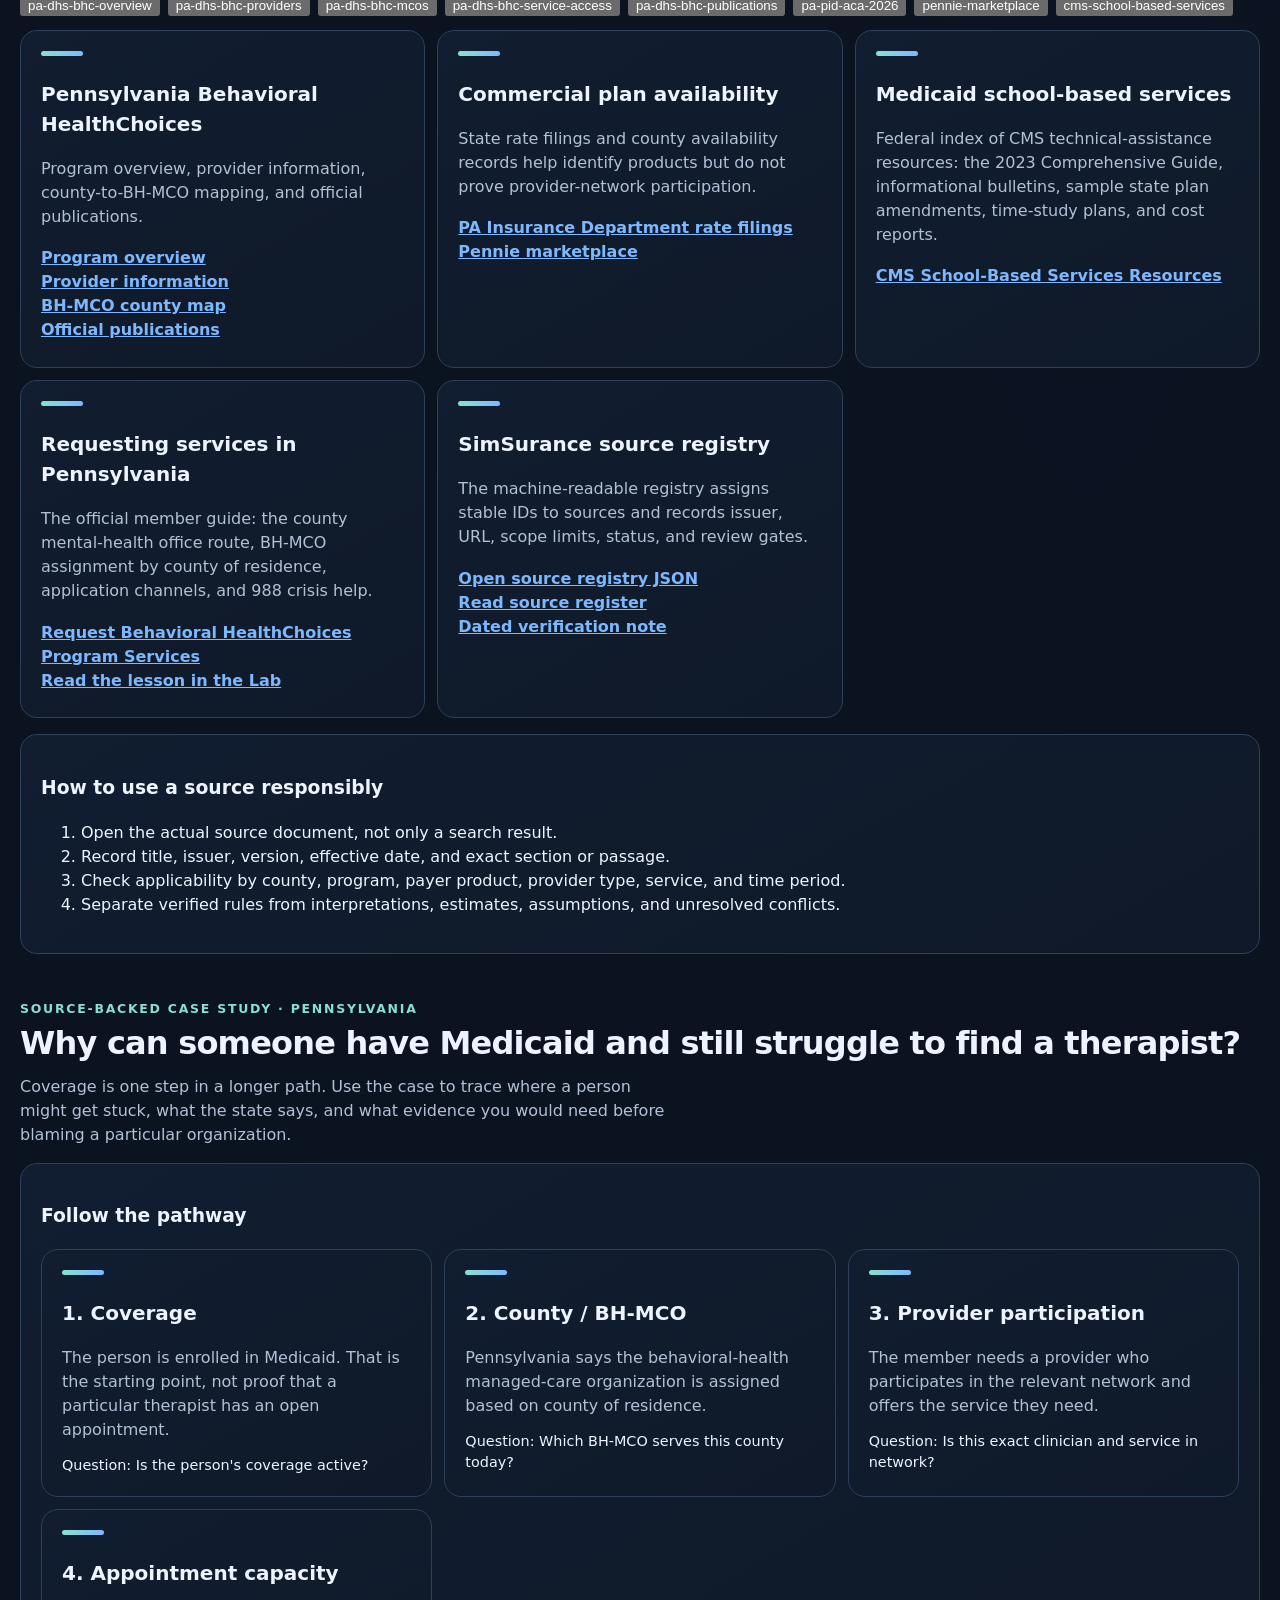
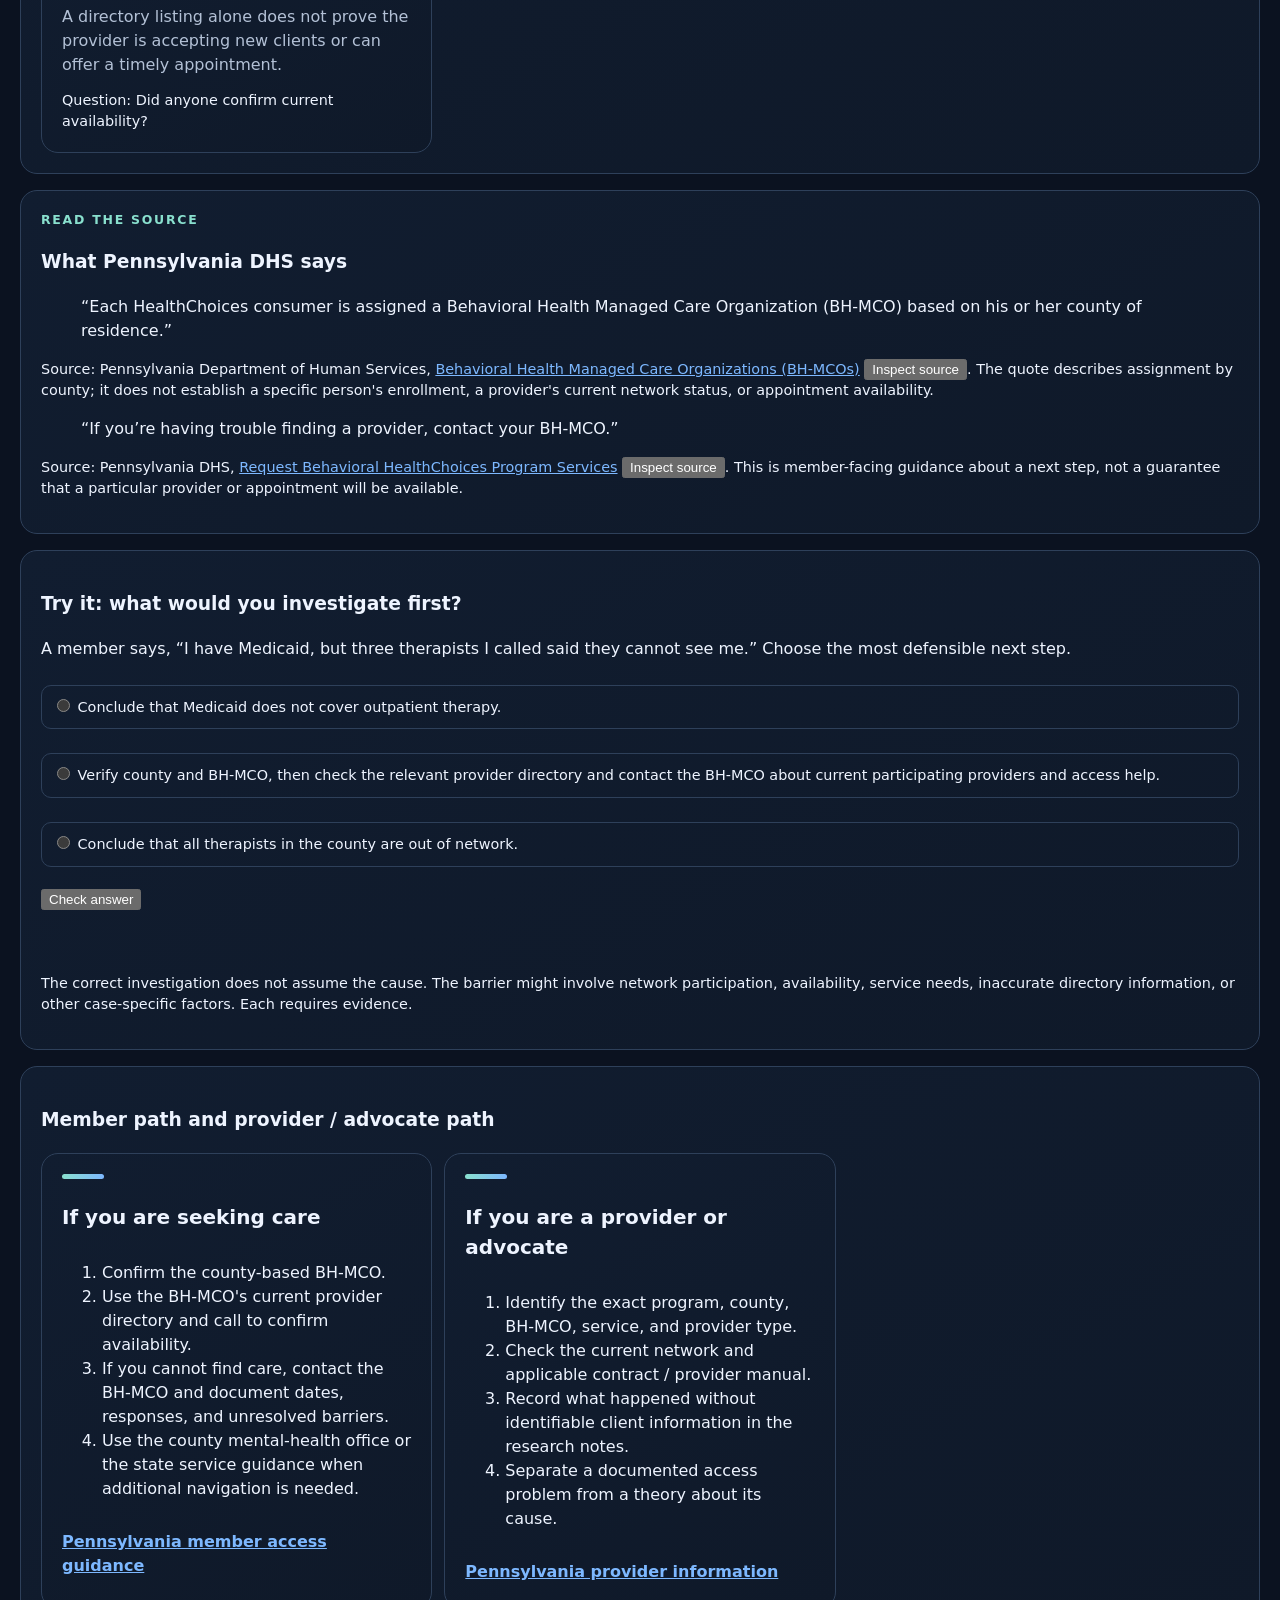
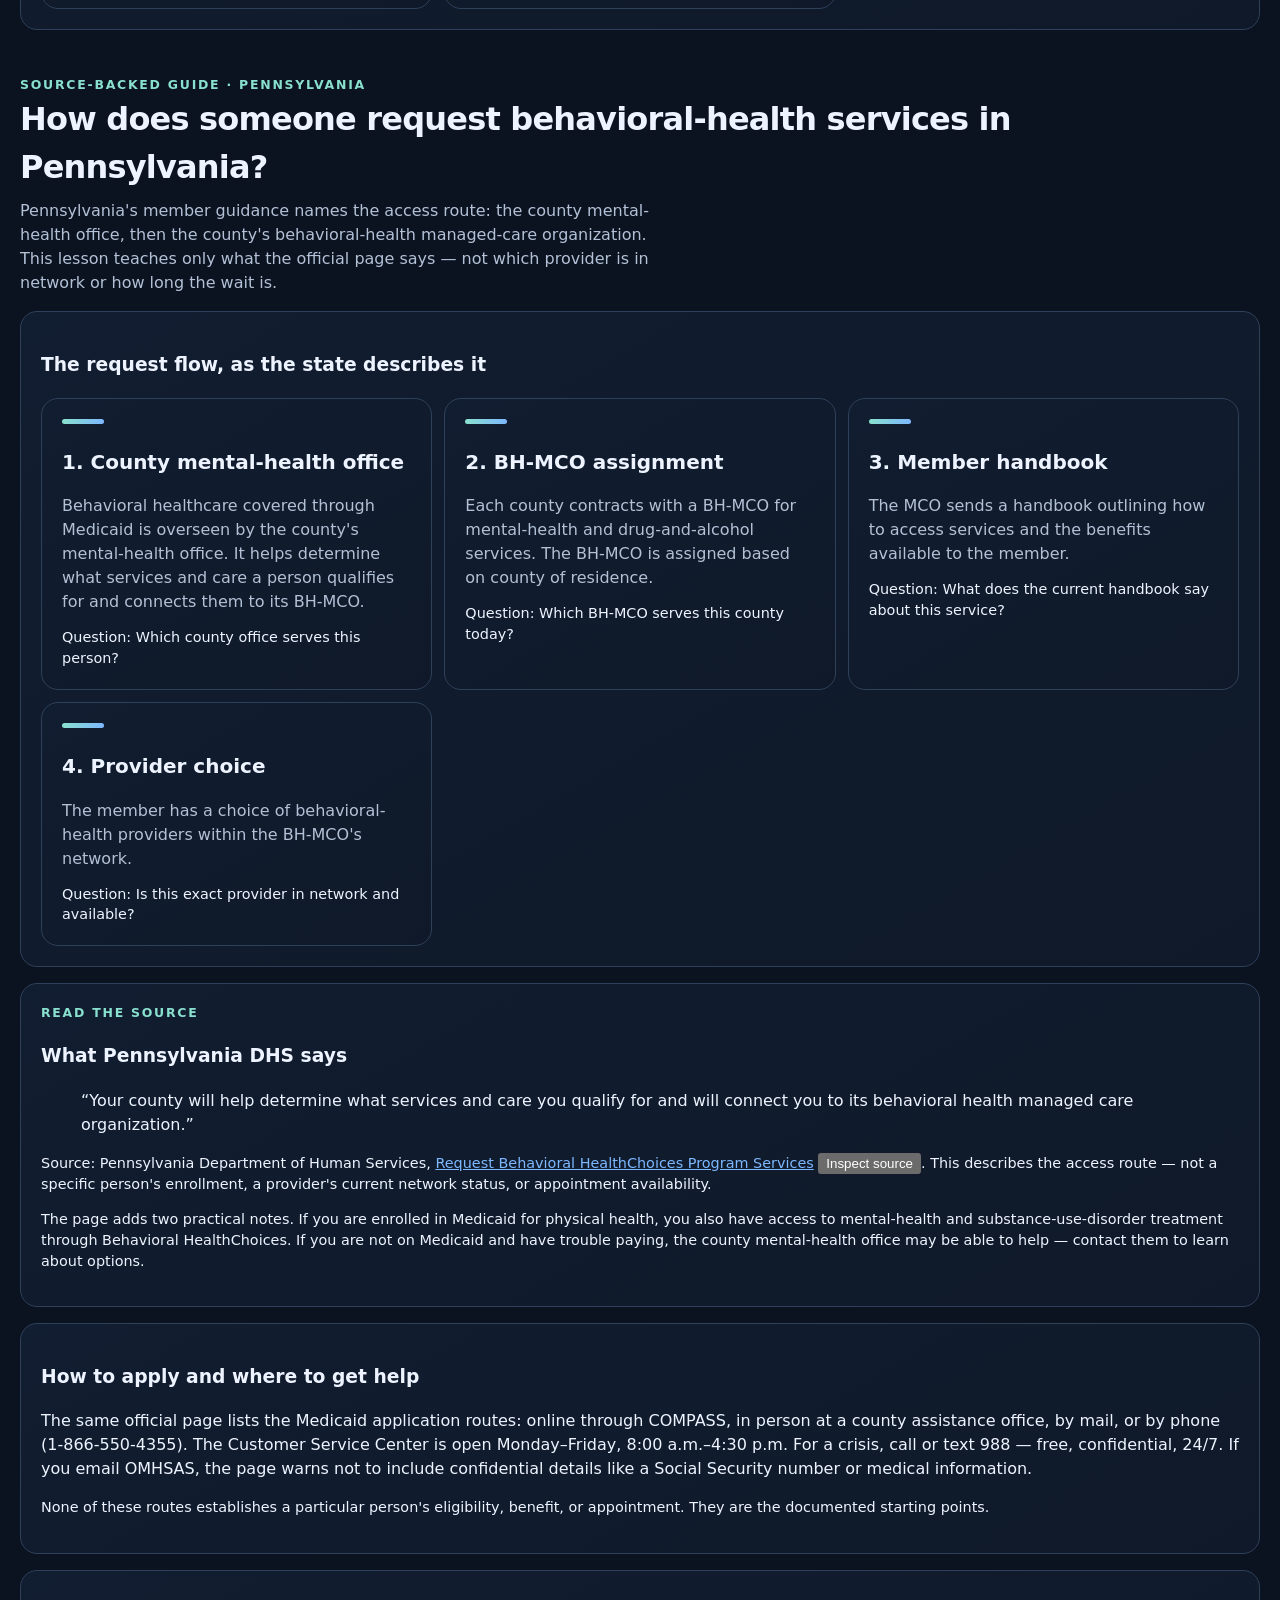
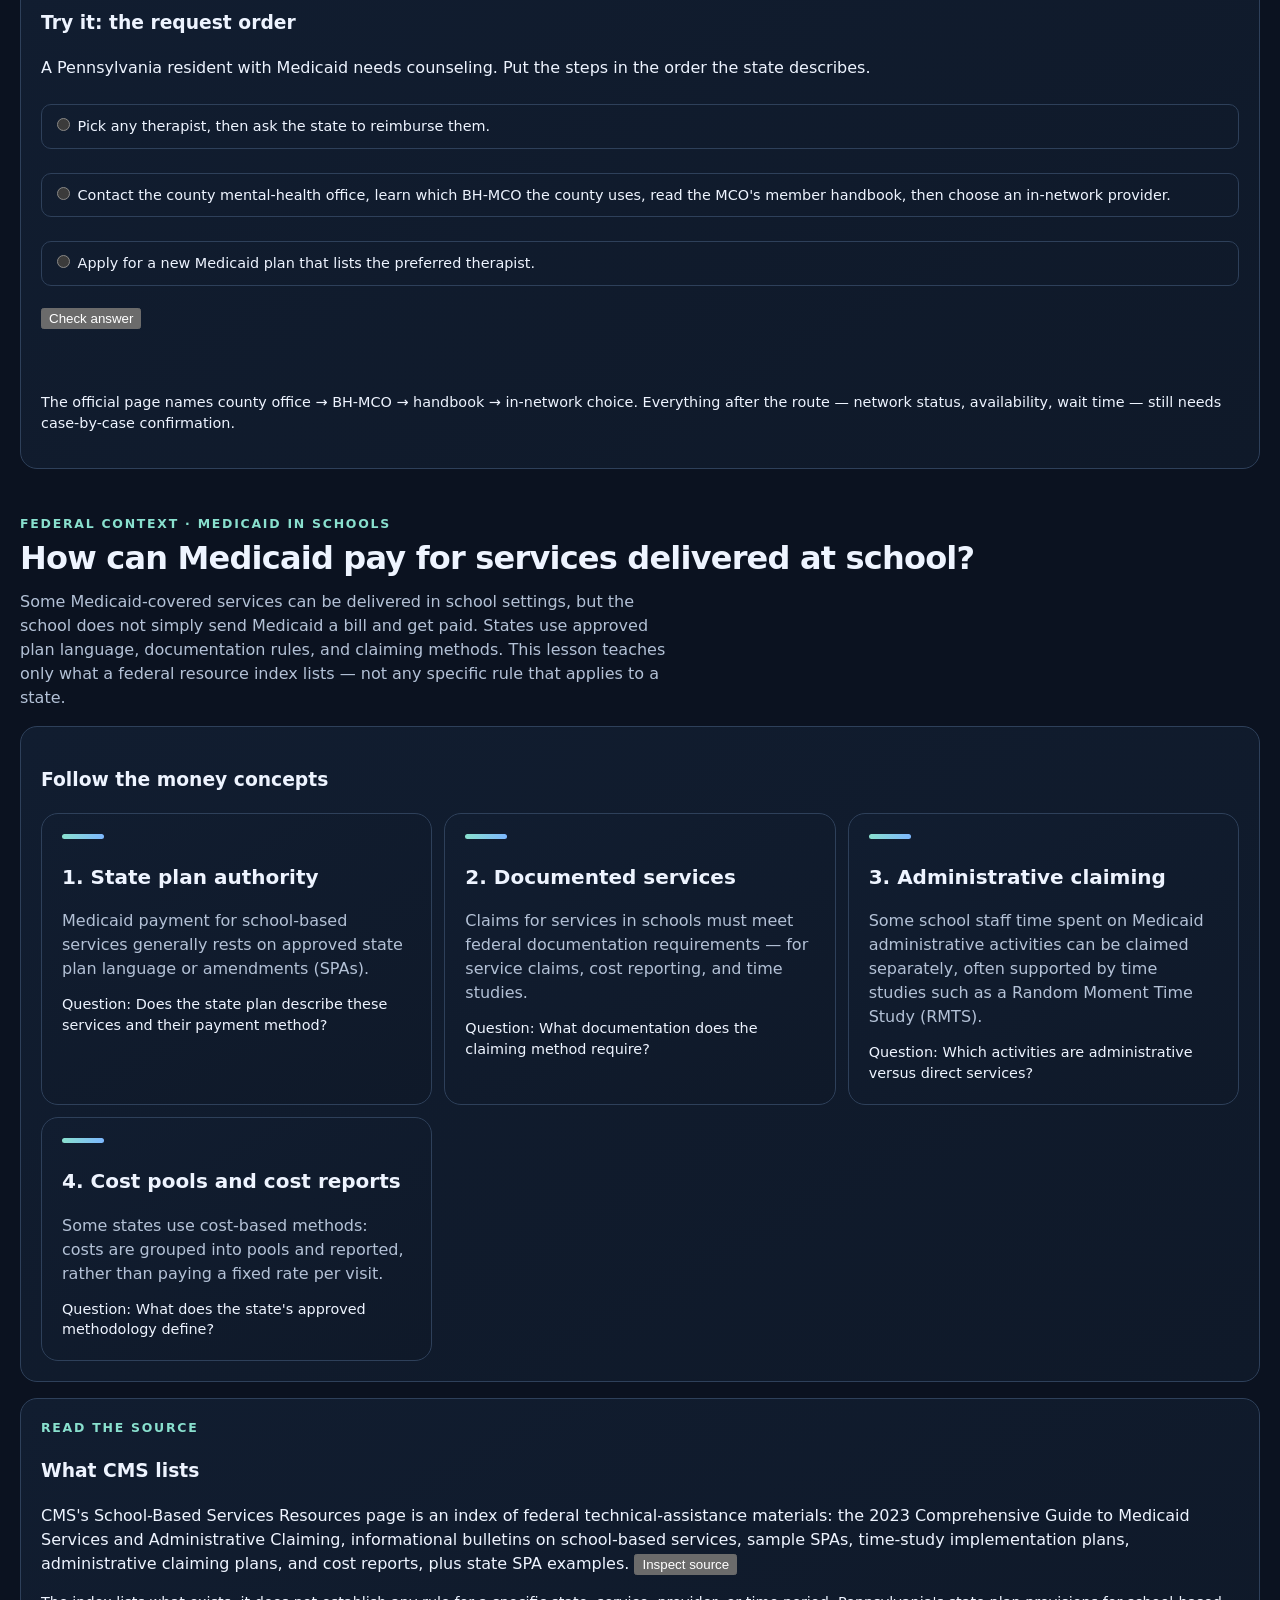
==== commit 8e3b2e3a: "feat(curriculum): elevate Glim to master teacher with statutory citations and comprehensive 7-unit c" ====
--- a/learning-lab/index.html
+++ b/learning-lab/index.html
@@ -30,7 +30,42 @@
 <a href="./visual-journey.html">Visual journey</a><a href="./live-simulation.html" style="color:var(--mint);font-weight:700">Live Python lab</a><a href="#practice-payer-decisions">Practice insurance decisions</a><a href="#payer-decision-lab">Payer worksheet</a><a href="#source-library">Source library</a><a href="#pa-access-pathway">PA access case</a><a href="./journeys.html">Compare journeys</a><a href="./reading-policy.html">Read policy sources</a><a href="./county-lab.html">Virtual county lab</a>
 </nav></div></header>
 <main id="main">
-<section class="wrap hero"><div><div class="eyebrow">Understand the system behind the visit</div><h1>Health insurance.<br><span style="color:var(--mint)">Made human.</span></h1><p>Why can someone have insurance and still wait weeks for therapy? Where does the money go? And why isn't the amount on a bill always the amount paid? Explore the mental-health system through stories, simple examples, and a model you can question.</p><a class="btn" href="#start">Choose your starting point ↓</a><p class="small">Built for curious students, care providers, families, and policy learners.</p></div><div class="orb system-map" role="img" aria-label="Care journey: person identifies a need, finds a provider, receives care, and the claim is reviewed"><div class="map-title">THE CARE JOURNEY <span>4 connected steps</span></div><div class="journey-node"><b>01</b><strong>Need</strong><small>A person seeks help</small></div><div class="journey-link" aria-hidden="true">↓</div><div class="journey-node"><b>02</b><strong>Access</strong><small>Find a provider</small></div><div class="journey-link" aria-hidden="true">↓</div><div class="journey-node"><b>03</b><strong>Care</strong><small>Service is delivered</small></div><div class="journey-link" aria-hidden="true">↓</div><div class="journey-node"><b>04</b><strong>Payment review</strong><small>Rules and records are checked</small></div><p class="map-takeaway">Coverage helps, but access also depends on provider capacity and practical barriers.</p></div></section>
+<section class="wrap hero" style="align-items:center;position:relative">
+  <div>
+    <div style="display:inline-flex;align-items:center;gap:10px;background:rgba(127,225,189,0.12);border:1px solid rgba(127,225,189,0.35);padding:6px 14px;border-radius:99px;margin-bottom:14px">
+      <img src="./assets/glim-guide.svg" alt="Glim" width="26" height="26" style="image-rendering:pixelated;filter:drop-shadow(0 0 6px rgba(127,225,189,0.7))" />
+      <span style="font-size:0.82rem;font-weight:700;color:var(--mint);letter-spacing:0.04em">Meet Glim, Your Master Insurance Guide</span>
+    </div>
+    <h1 style="margin:0 0 14px">Health insurance.<br><span style="color:var(--mint)">Taught by Glim.</span></h1>
+    <div style="background:linear-gradient(135deg,rgba(10,30,61,0.85),rgba(17,24,39,0.92));border:2px solid var(--mint);border-radius:14px;padding:16px 18px;margin-bottom:18px;box-shadow:0 8px 24px rgba(0,0,0,0.35);position:relative">
+      <div style="font-size:0.75rem;color:var(--mint);font-weight:700;letter-spacing:0.06em;text-transform:uppercase;margin-bottom:6px">Glim's Lesson Broadcast</div>
+      <p style="margin:0;color:#c8dde8;font-size:0.95rem;line-height:1.6">
+        &ldquo;Welcome! I&rsquo;m Glim. I will teach you the entire health insurance machine: every provider, every statutory contract, billing lifecycles, and why having coverage doesn&rsquo;t mean an immediate appointment slot. I cite real laws and quote state contracts directly so you learn ground truth.&rdquo;
+      </p>
+    </div>
+    <p style="margin-bottom:20px;color:var(--muted)">
+      Built for curious students, clinicians, families, and policy learners. Understand every stakeholder: members, solo/group clinicians, inpatient psychiatric facilities, MCO carve-outs, and CMS/State oversight.
+    </p>
+    <div style="display:flex;gap:12px;margin-bottom:12px;flex-wrap:wrap;align-items:center">
+      <a class="btn" href="./visual-journey.html" style="background:var(--mint);color:#081b2a;font-weight:800;font-size:1.02rem;box-shadow:0 0 20px rgba(127,225,189,0.45);padding:12px 22px">🎮 Begin Learning with Glim (Riverbend Pixel World) →</a>
+      <a class="btn" href="#start" style="background:rgba(255,255,255,0.06);border:1px solid var(--line);color:var(--text)">Browse Textbook Lessons ↓</a>
+    </div>
+    <p class="small" style="color:var(--muted);margin:0">100% Client-Side · PA HealthChoices, Act 68, Act 111 &amp; MHPAEA Statutory Citations · 8 Discovery Seals</p>
+  </div>
+  <div class="orb system-map" role="img" aria-label="Glim's 7-Unit Master Curriculum Map">
+    <div class="map-title">GLIM'S MASTER CURRICULUM <span>7 Core Units</span></div>
+    <div class="journey-node"><b>01</b><strong>The 5 Players</strong><small>Member, Clinician, Inpatient, MCO, State</small></div>
+    <div class="journey-link" aria-hidden="true">↓</div>
+    <div class="journey-node"><b>02</b><strong>Member Gauntlet</strong><small>Coverage vs Access · Ghost Networks</small></div>
+    <div class="journey-link" aria-hidden="true">↓</div>
+    <div class="journey-node"><b>03</b><strong>Provider Realities</strong><small>Credentialing · CPT Billing · Act 68 Appeals</small></div>
+    <div class="journey-link" aria-hidden="true">↓</div>
+    <div class="journey-node"><b>04</b><strong>Statutory Ledgers</strong><small>Capitation $2.4M vs Claims · 85% MLR</small></div>
+    <div class="journey-link" aria-hidden="true">↓</div>
+    <div class="journey-node"><b>05</b><strong>Python Lab &amp; Seals</strong><small>Pyodide WASM · 8 Discovery Seals</small></div>
+    <p class="map-takeaway">Glim quotes and cites PA DHS contracts, Act 68, Act 111, and MHPAEA with live links.</p>
+  </div>
+</section>
 <section class="wrap section" aria-labelledby="visual-journey-feature-title">
   <div class="panel" style="display:flex;align-items:center;justify-content:space-between;gap:24px;flex-wrap:wrap;border:2px solid var(--mint);background:linear-gradient(135deg,rgba(74,222,128,0.06) 0%,rgba(56,189,248,0.08) 100%);position:relative;overflow:hidden">
     <div style="flex:1;min-width:280px">
@@ -38,12 +73,12 @@
         <span style="display:inline-block;width:8px;height:8px;background:var(--mint);border-radius:50%;box-shadow:0 0 8px var(--mint)"></span>
         16-Bit Explorable Simulation · Riverbend County
       </div>
-      <h2 id="visual-journey-feature-title" style="margin:.3em 0 .2em;font-size:1.6rem">The Interactive Pixel World: Explore All 8 Lessons in Riverbend</h2>
+      <h2 id="visual-journey-feature-title" style="margin:.3em 0 .2em;font-size:1.6rem">Riverbend Pixel World: Glim Teaches All 8 Chambers</h2>
       <p style="margin:.2em 0;color:var(--muted);max-width:64ch;line-height:1.55">
-        The entire SimSurance curriculum is an explorable 16-bit town. Guided by Glim the firefly, walk into 8 interactive chambers: Town Hall (Coverage), Waiting Station (Queue Dynamics), Care Clinic (Workforce Bottleneck), Town Bank (Ledger Firewall), Claims Post (4-Point Adjudication), County Terminal (In-Browser Python WASM), Town Archives (Policy Provenance), and Crossroads (3 Stakeholder Perspectives). Collect all 8 Discovery Seals!
+        Walk with Glim into 8 interactive chambers: Town Hall (Coverage), Waiting Station (Queue Dynamics), Care Clinic (Workforce Bottleneck), Town Bank (Ledger Firewall), Claims Post (4-Point Adjudication), County Terminal (In-Browser Python WASM), Town Archives (Policy Provenance), and Crossroads (3 Stakeholder Perspectives). Collect all 8 Discovery Seals!
       </p>
       <div style="display:flex;gap:12px;margin-top:14px;flex-wrap:wrap;align-items:center">
-        <a class="btn" href="./visual-journey.html" style="background:var(--mint);color:#081b2a;font-weight:700;box-shadow:0 0 16px rgba(74,222,128,0.35)">🎮 Enter Riverbend Pixel World →</a>
+        <a class="btn" href="./visual-journey.html" style="background:var(--mint);color:#081b2a;font-weight:700;box-shadow:0 0 16px rgba(74,222,128,0.35)">🎮 Enter Riverbend Pixel World with Glim →</a>
         <span class="small" style="color:var(--muted)">8 interactive chambers · 8 discovery seals · 100% client-side</span>
       </div>
     </div>
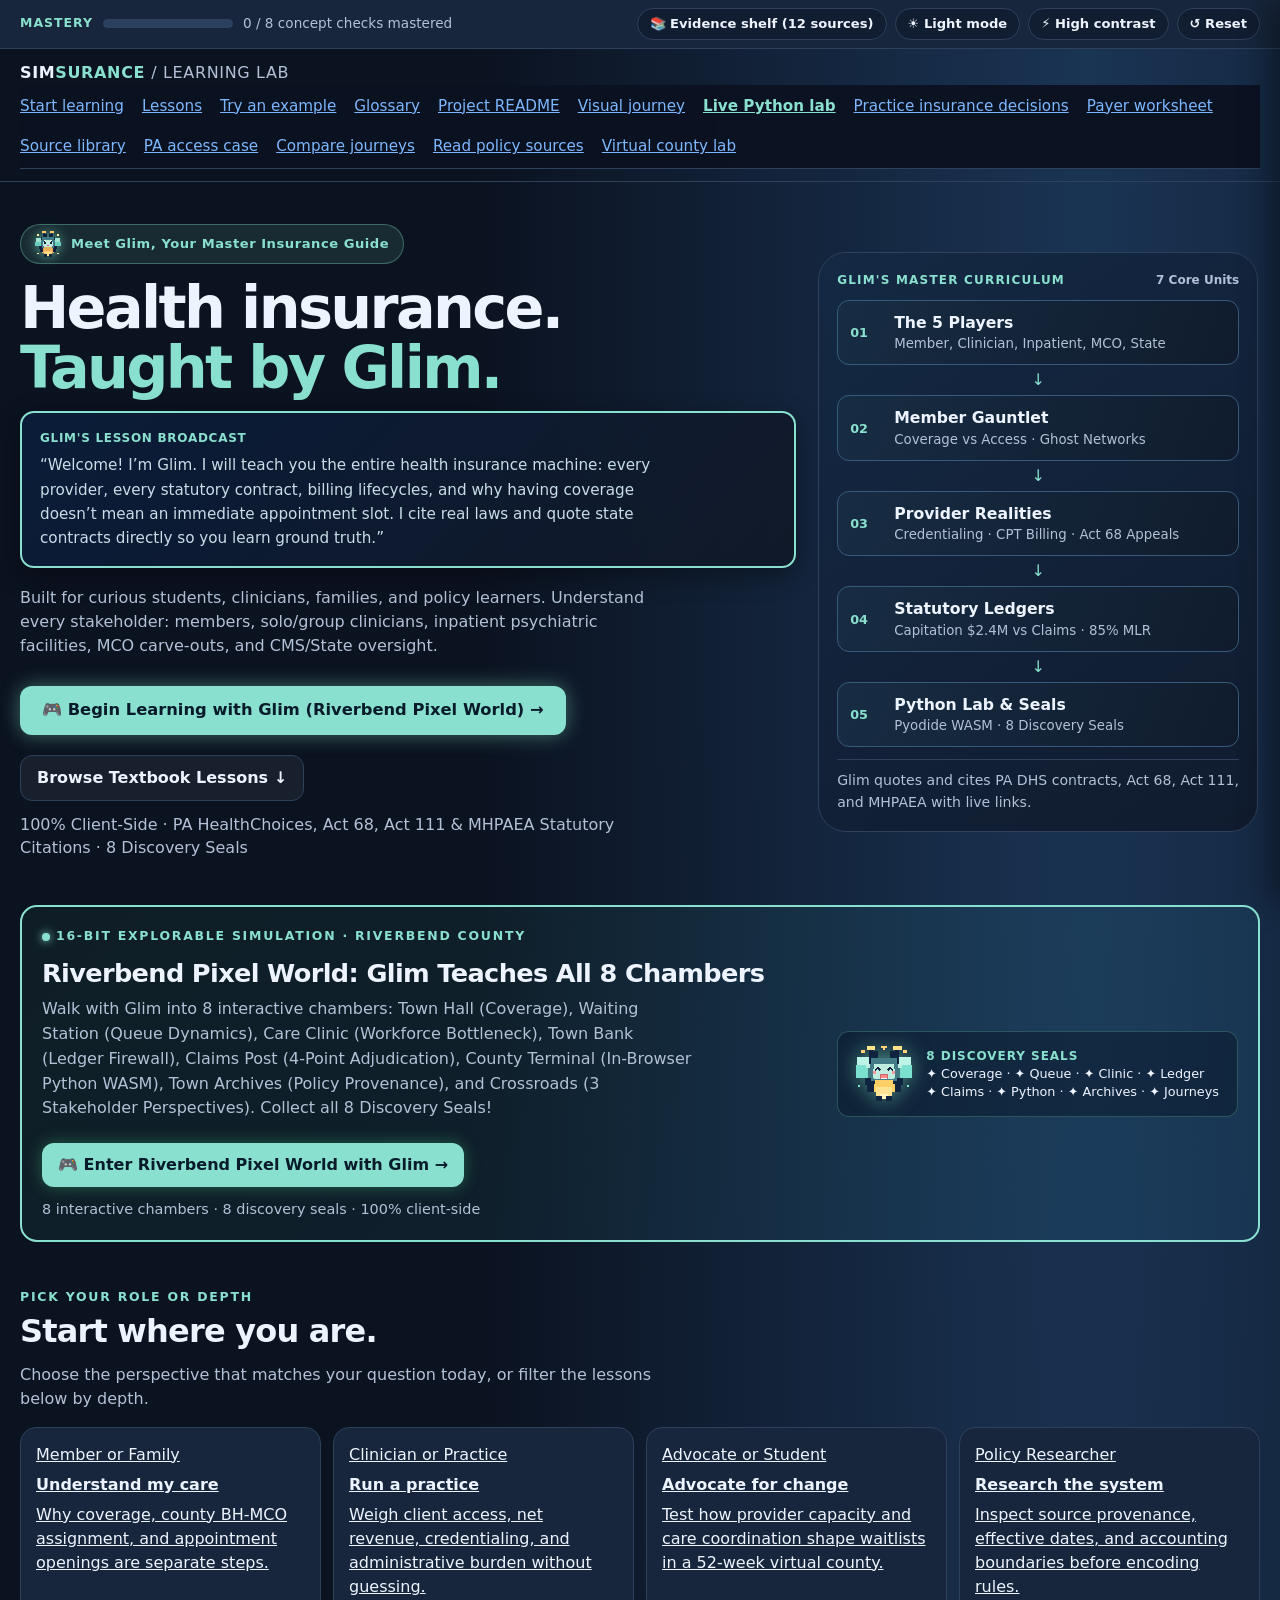
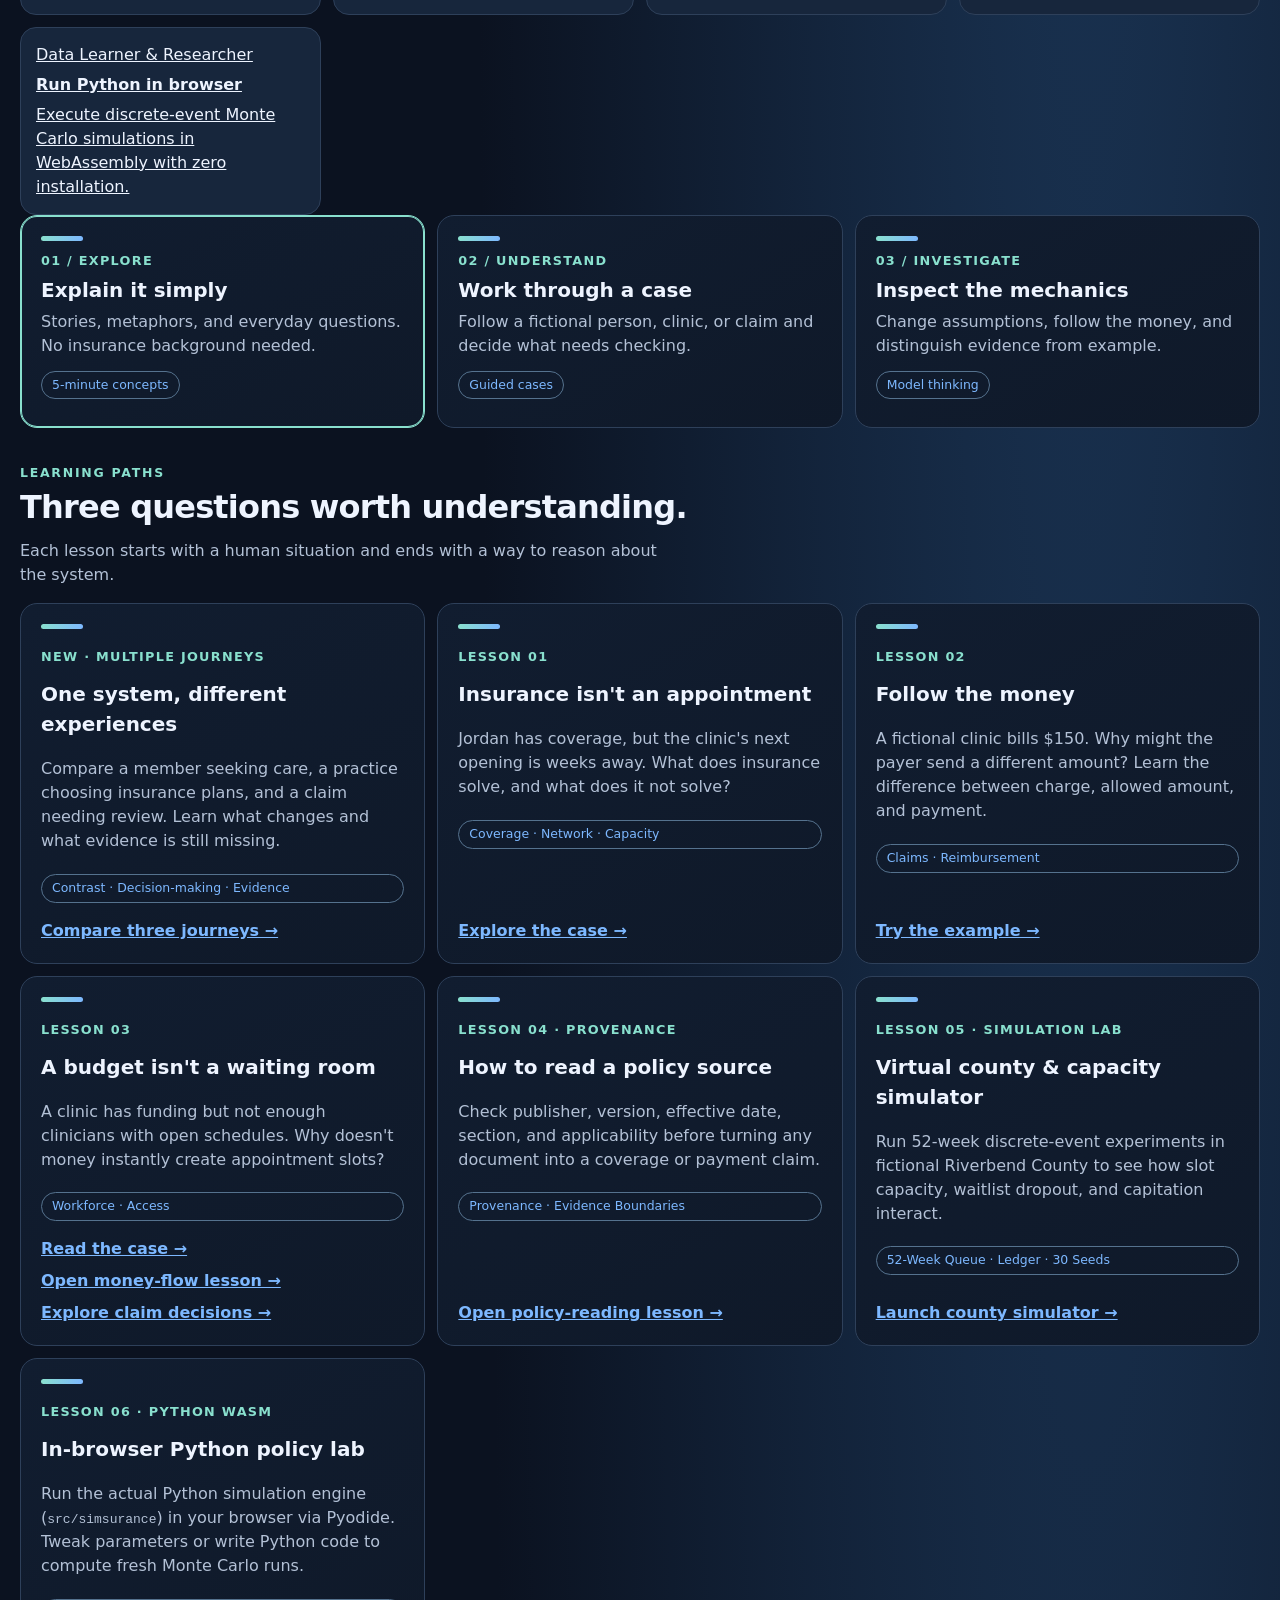
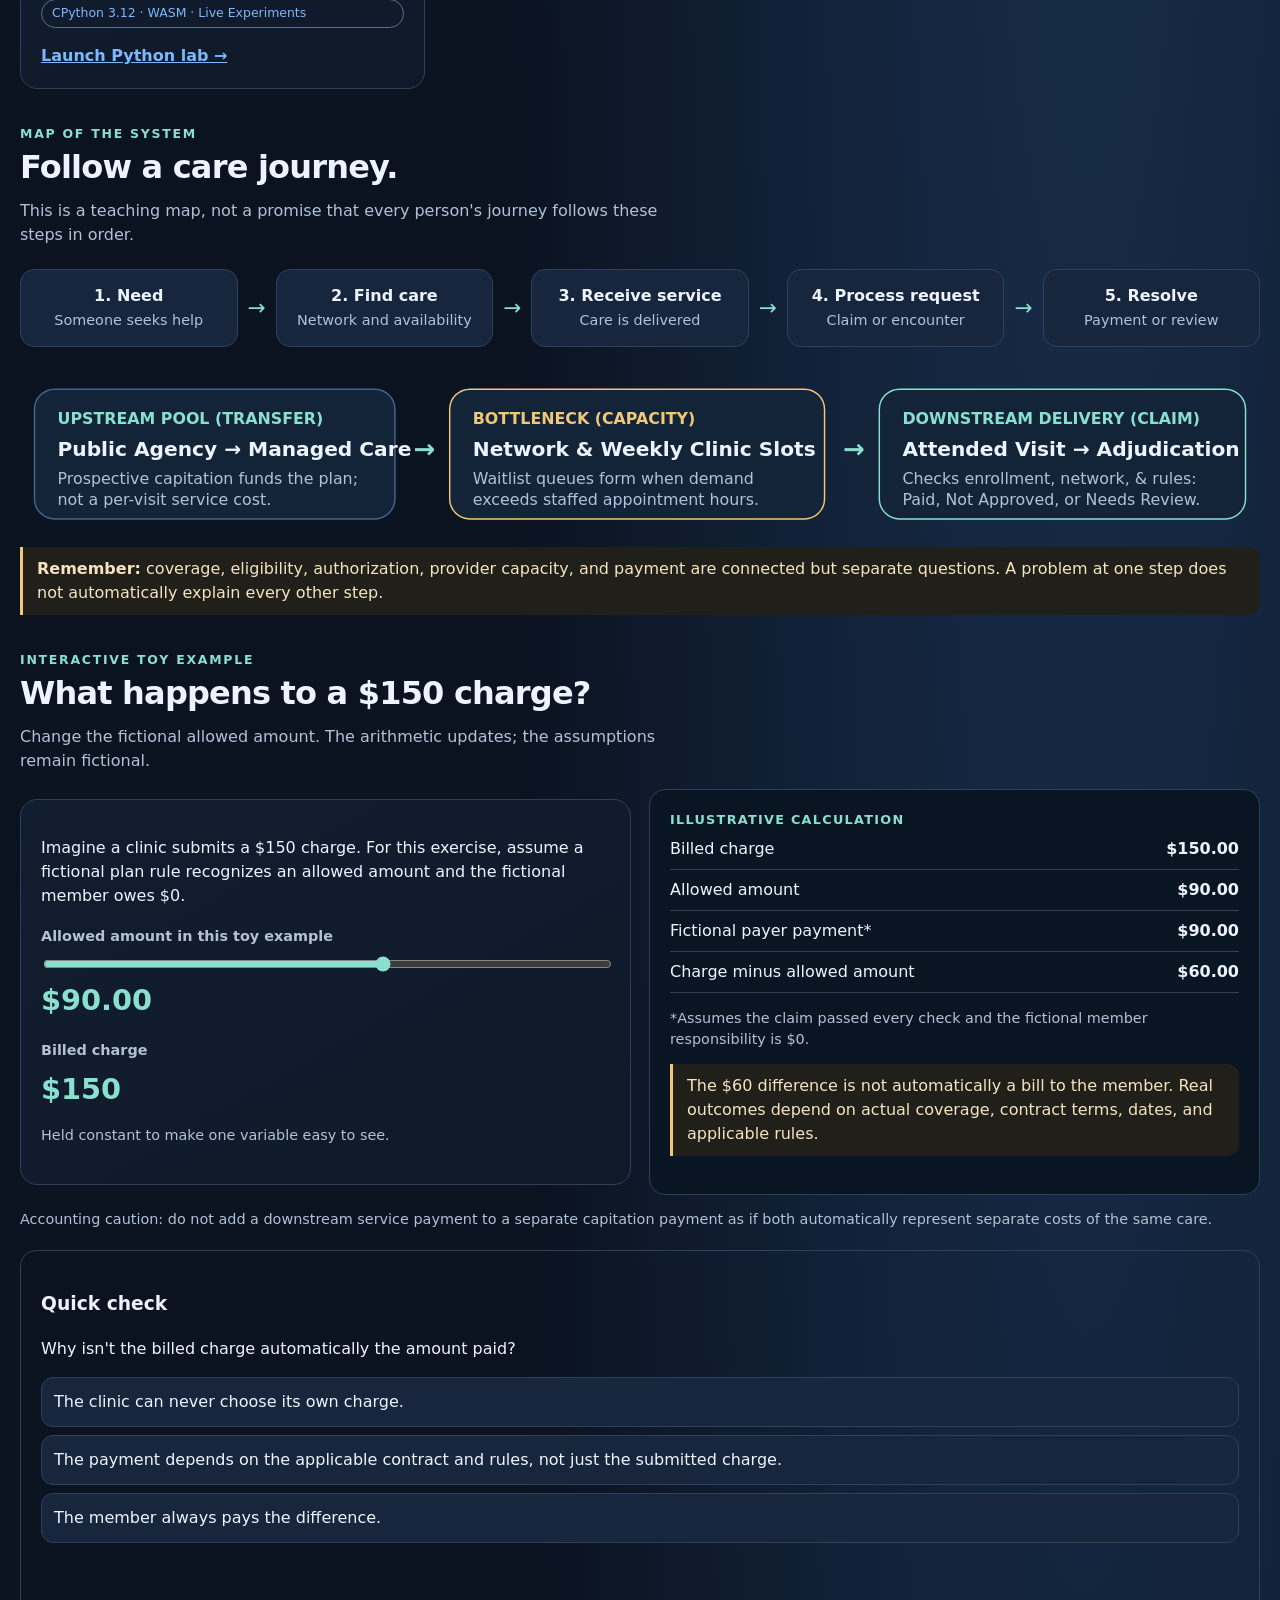
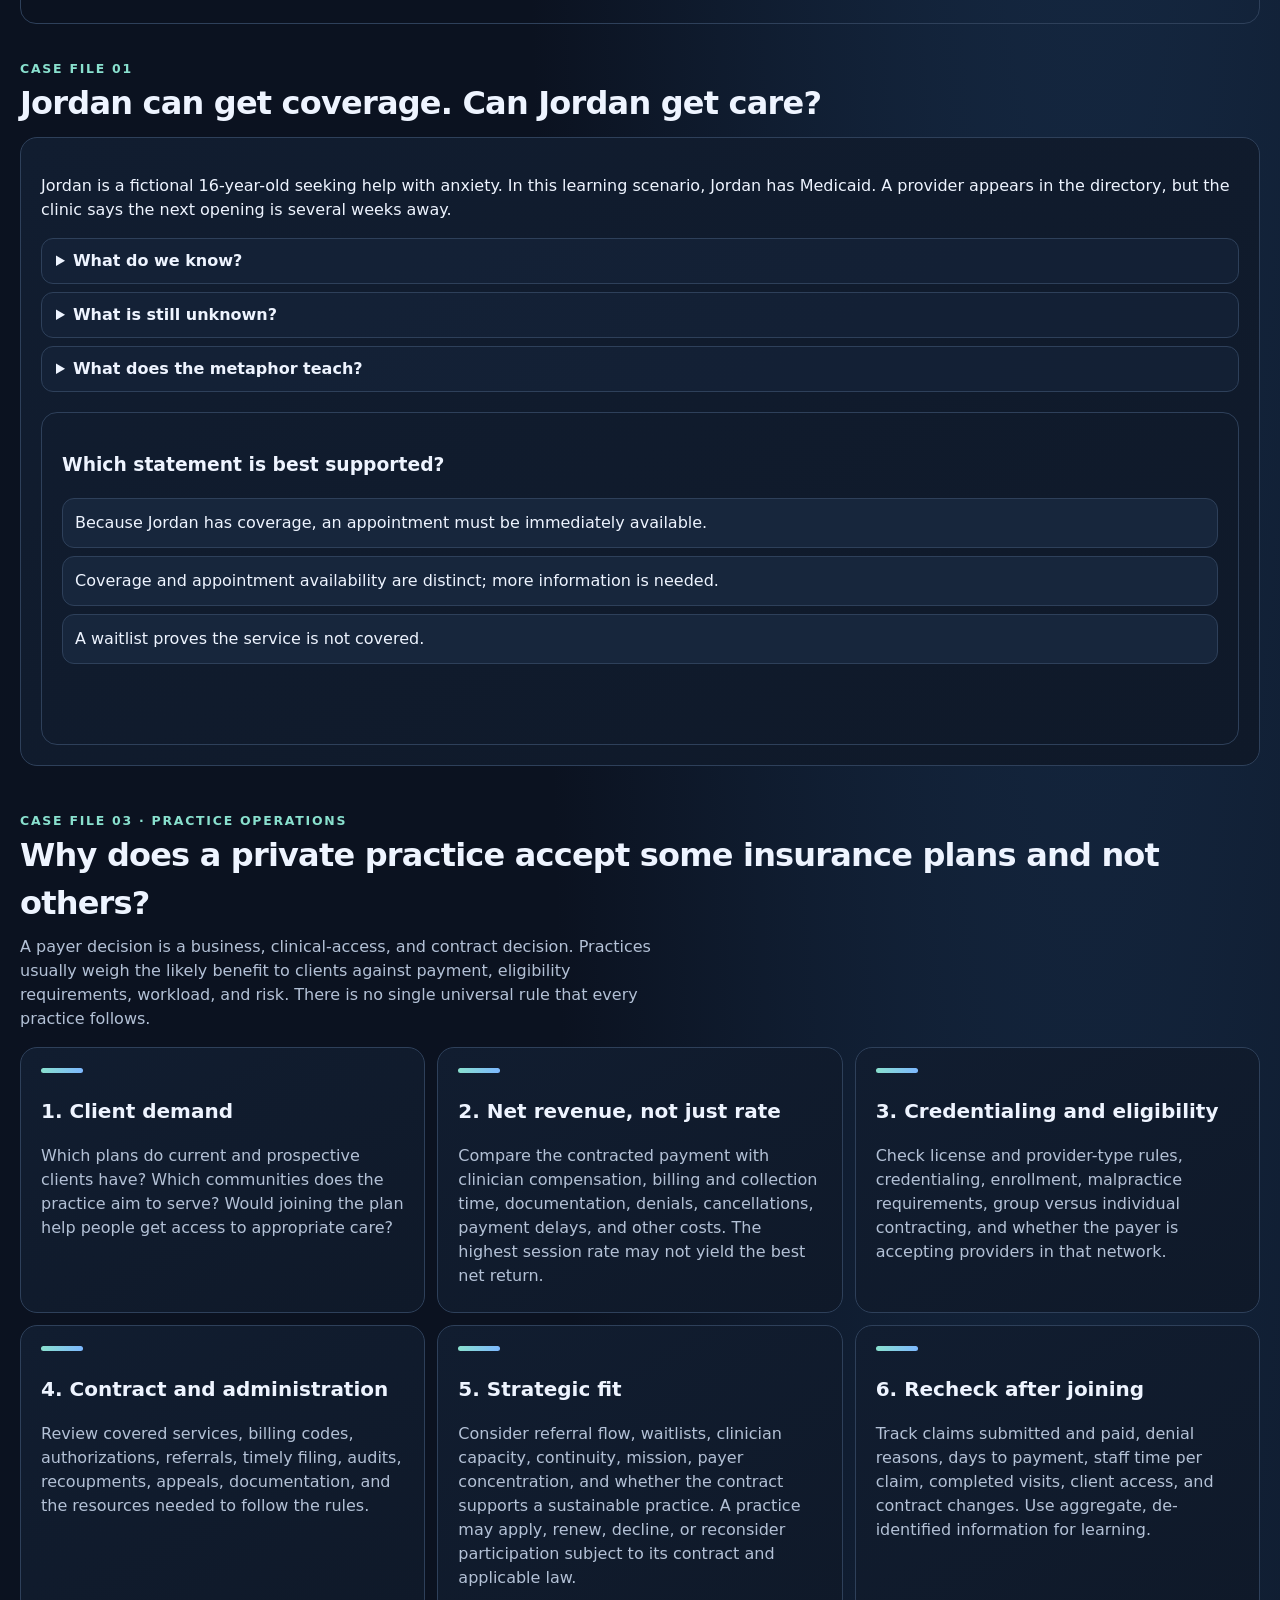
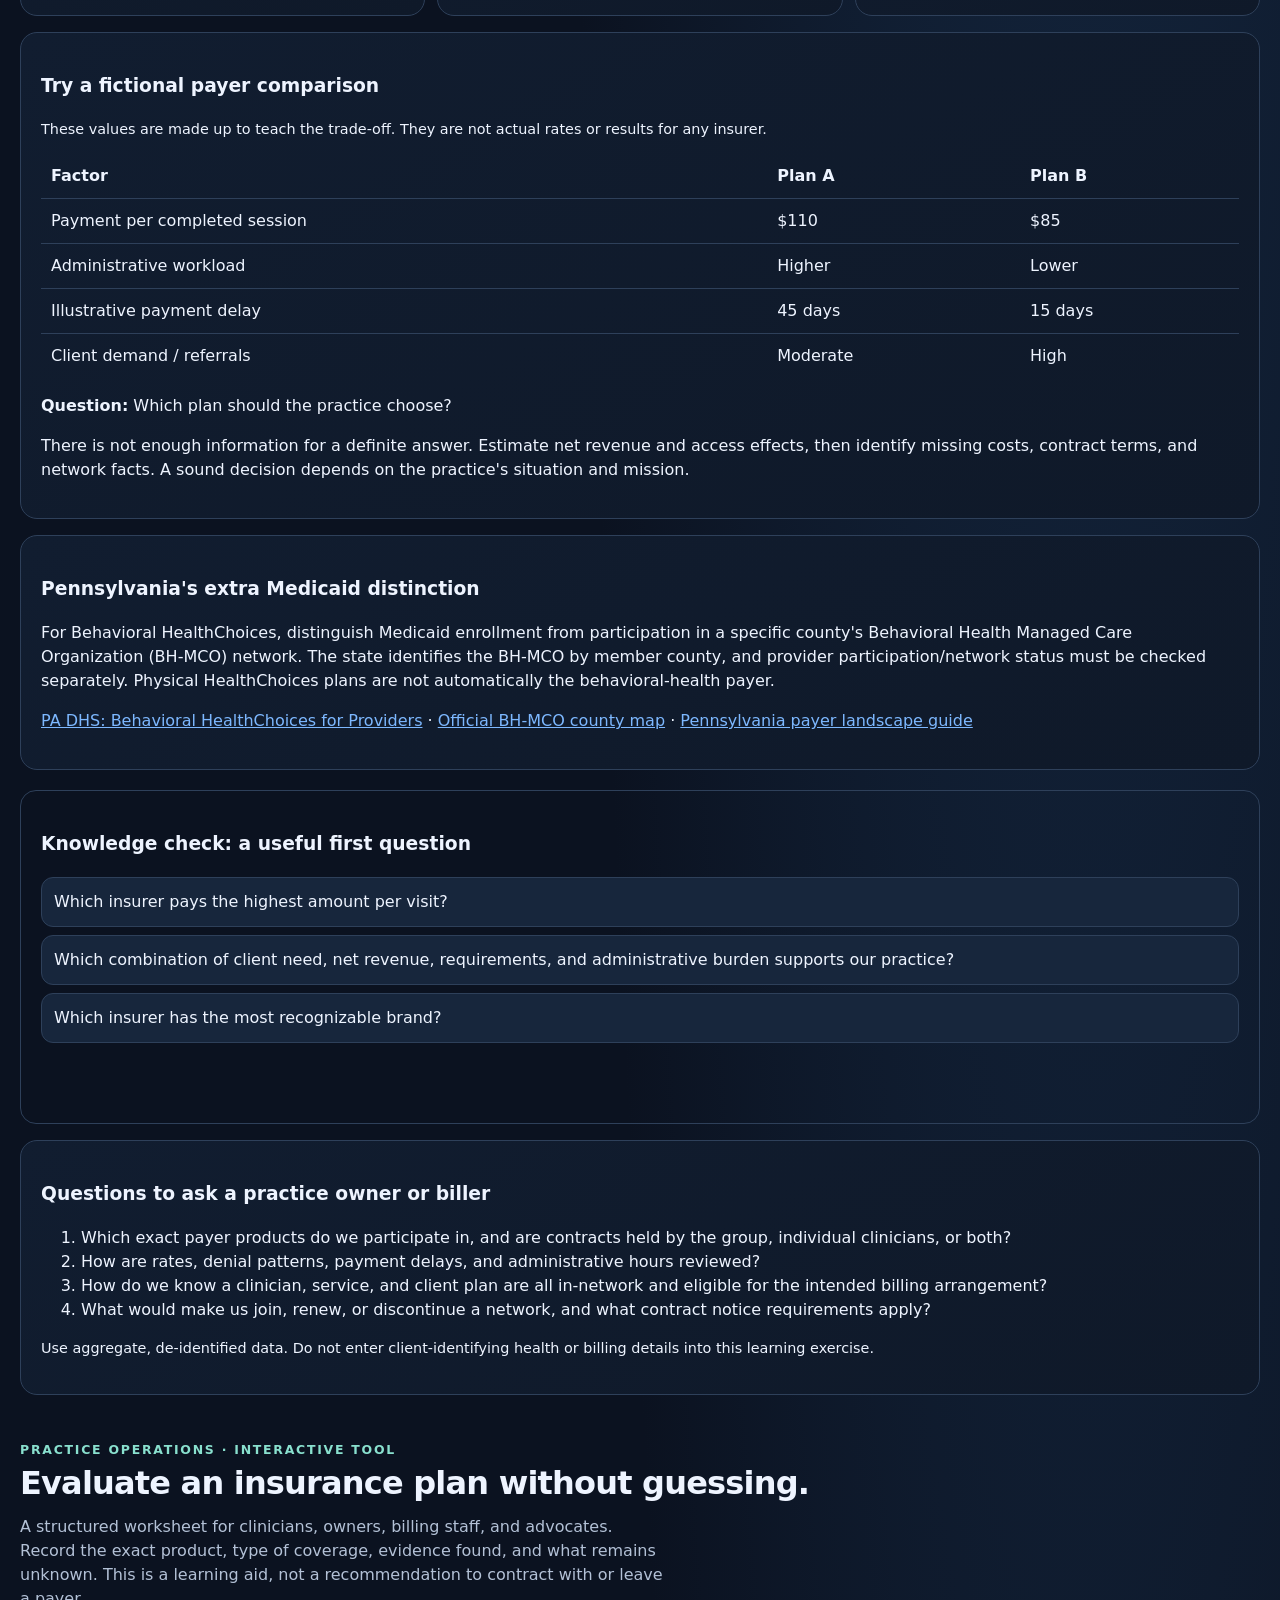
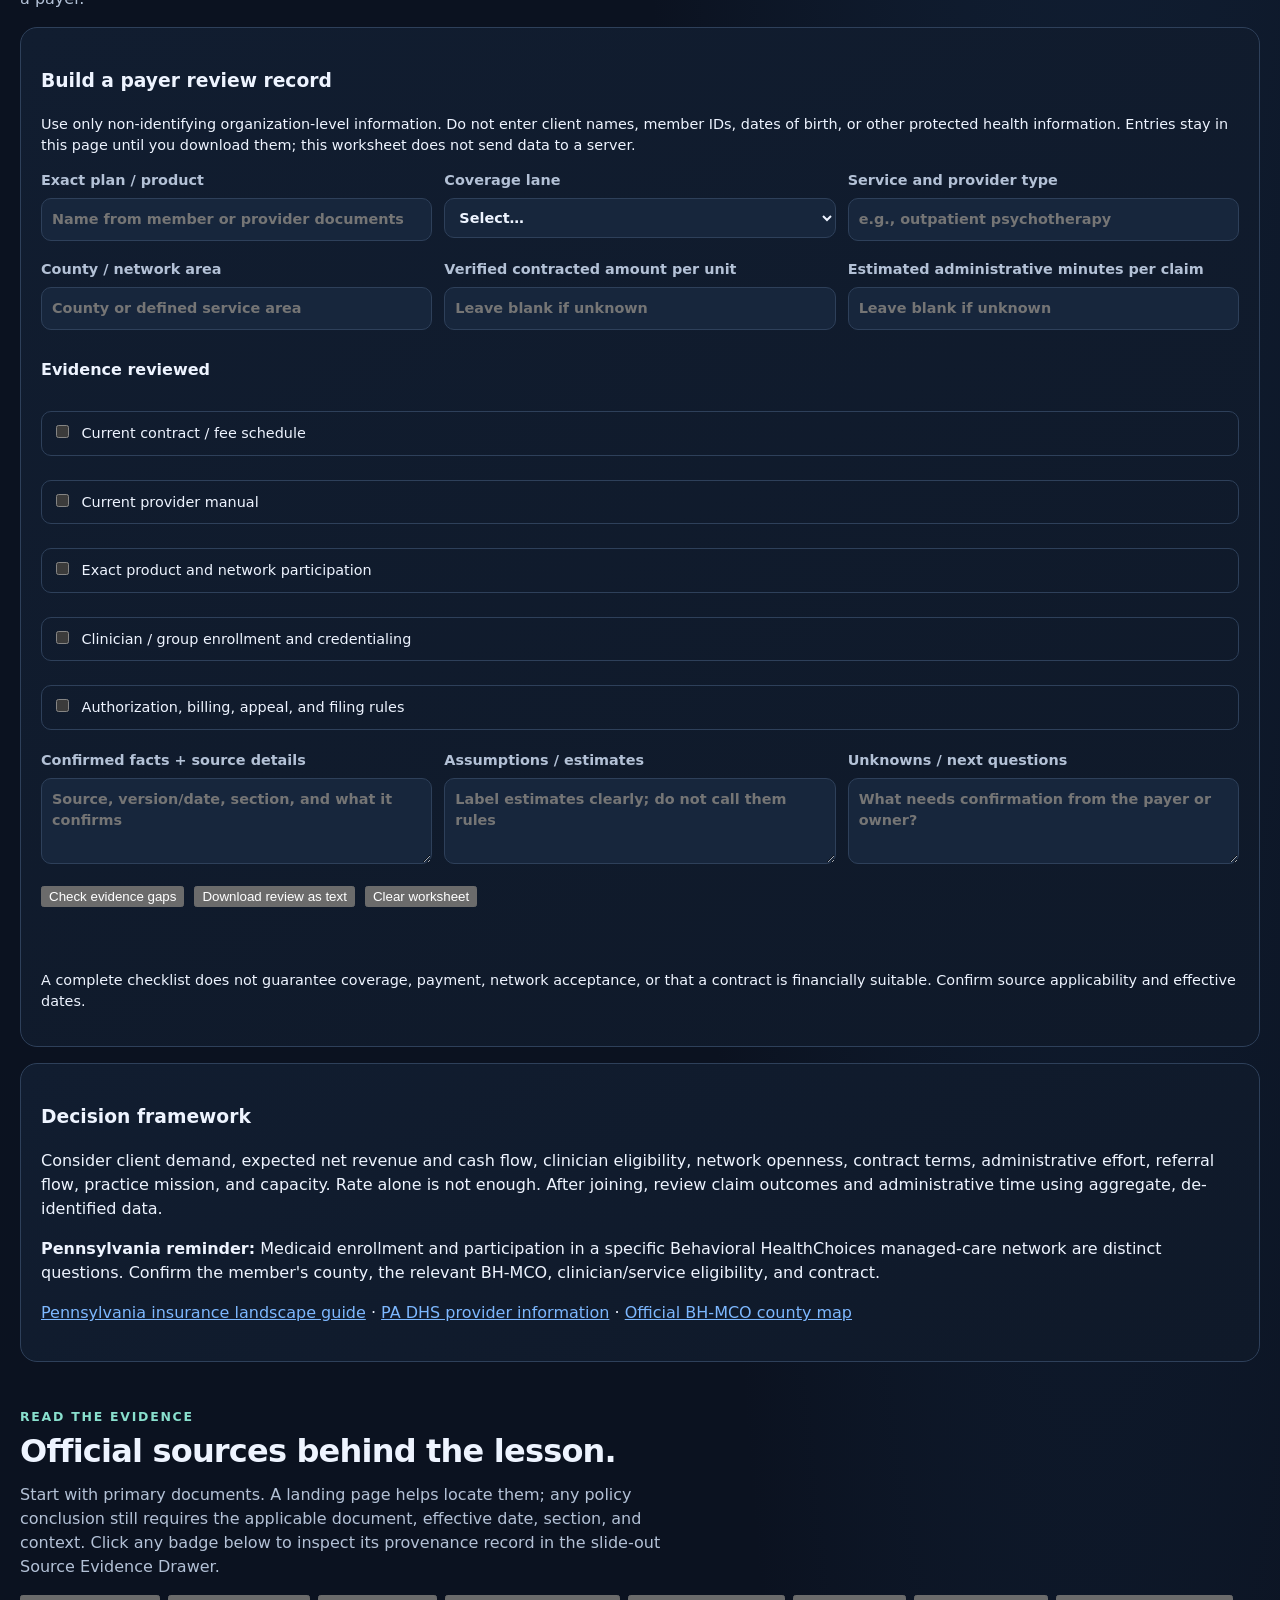
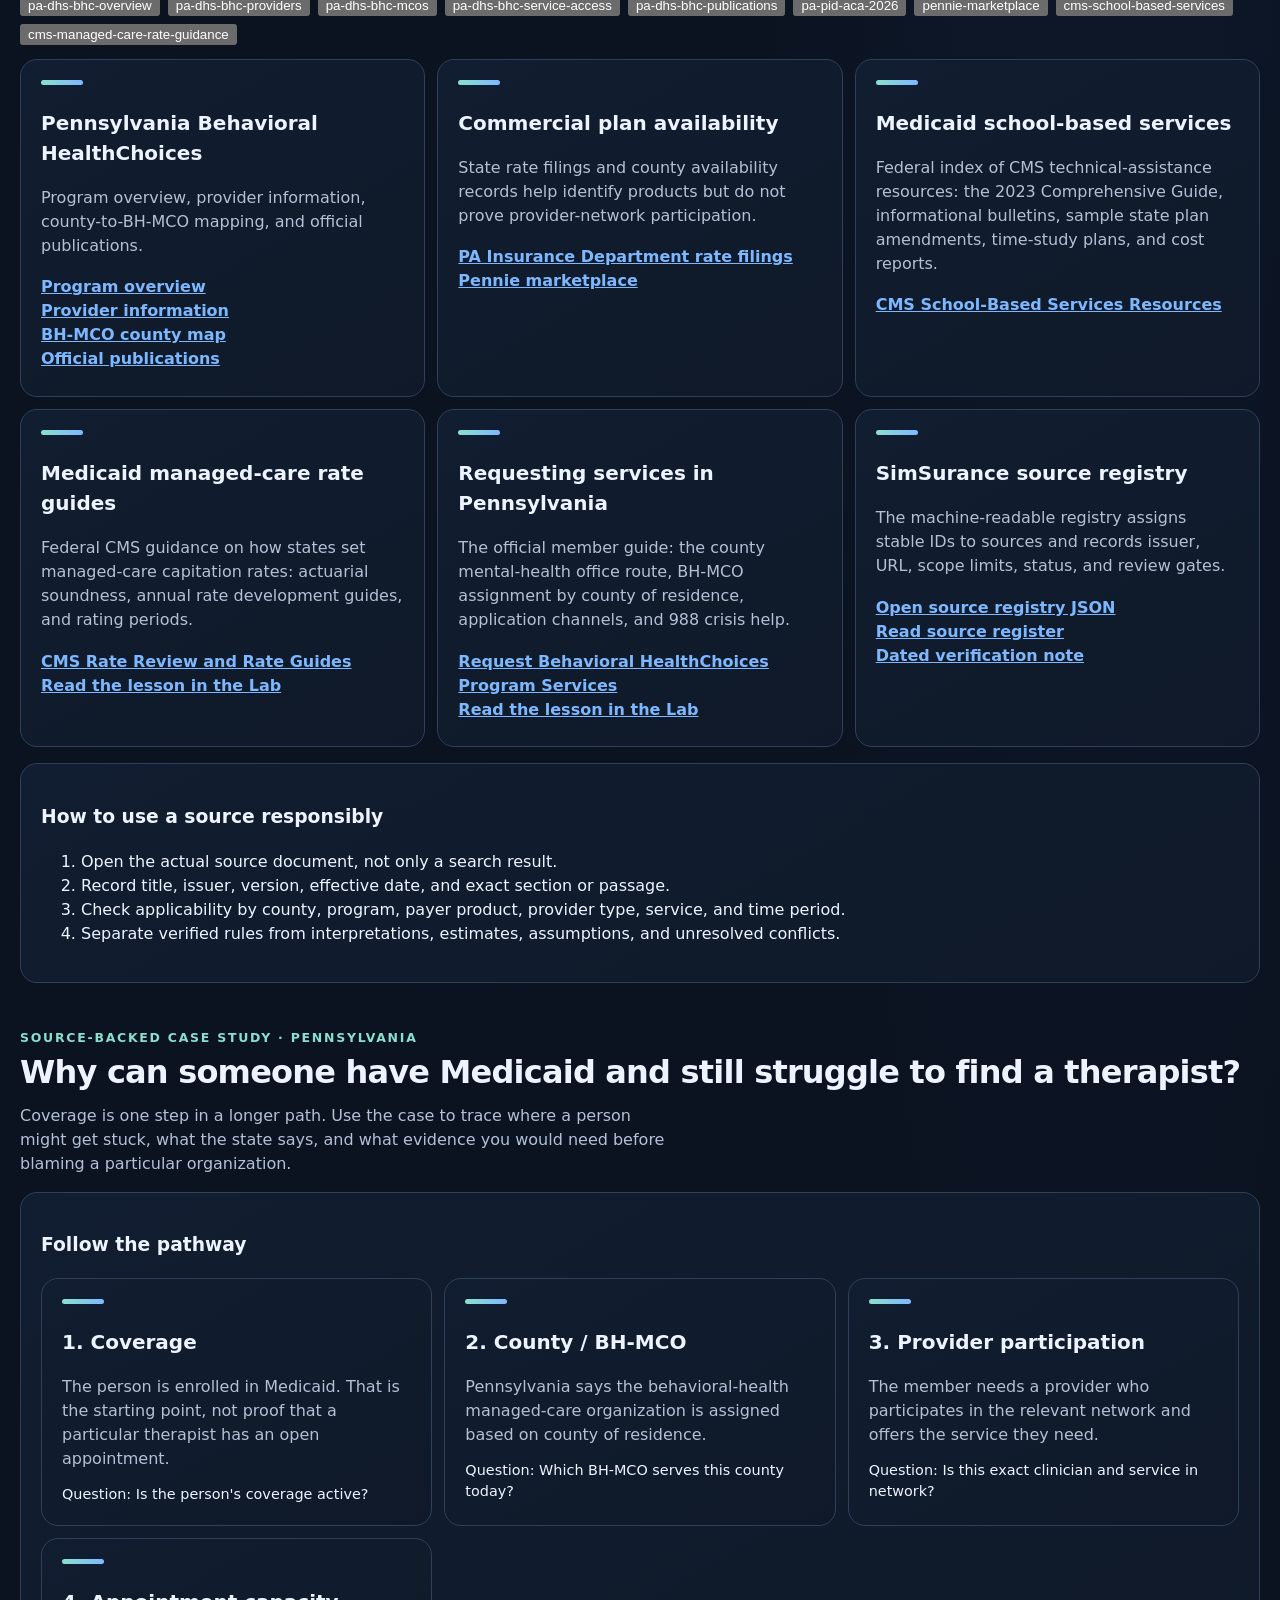
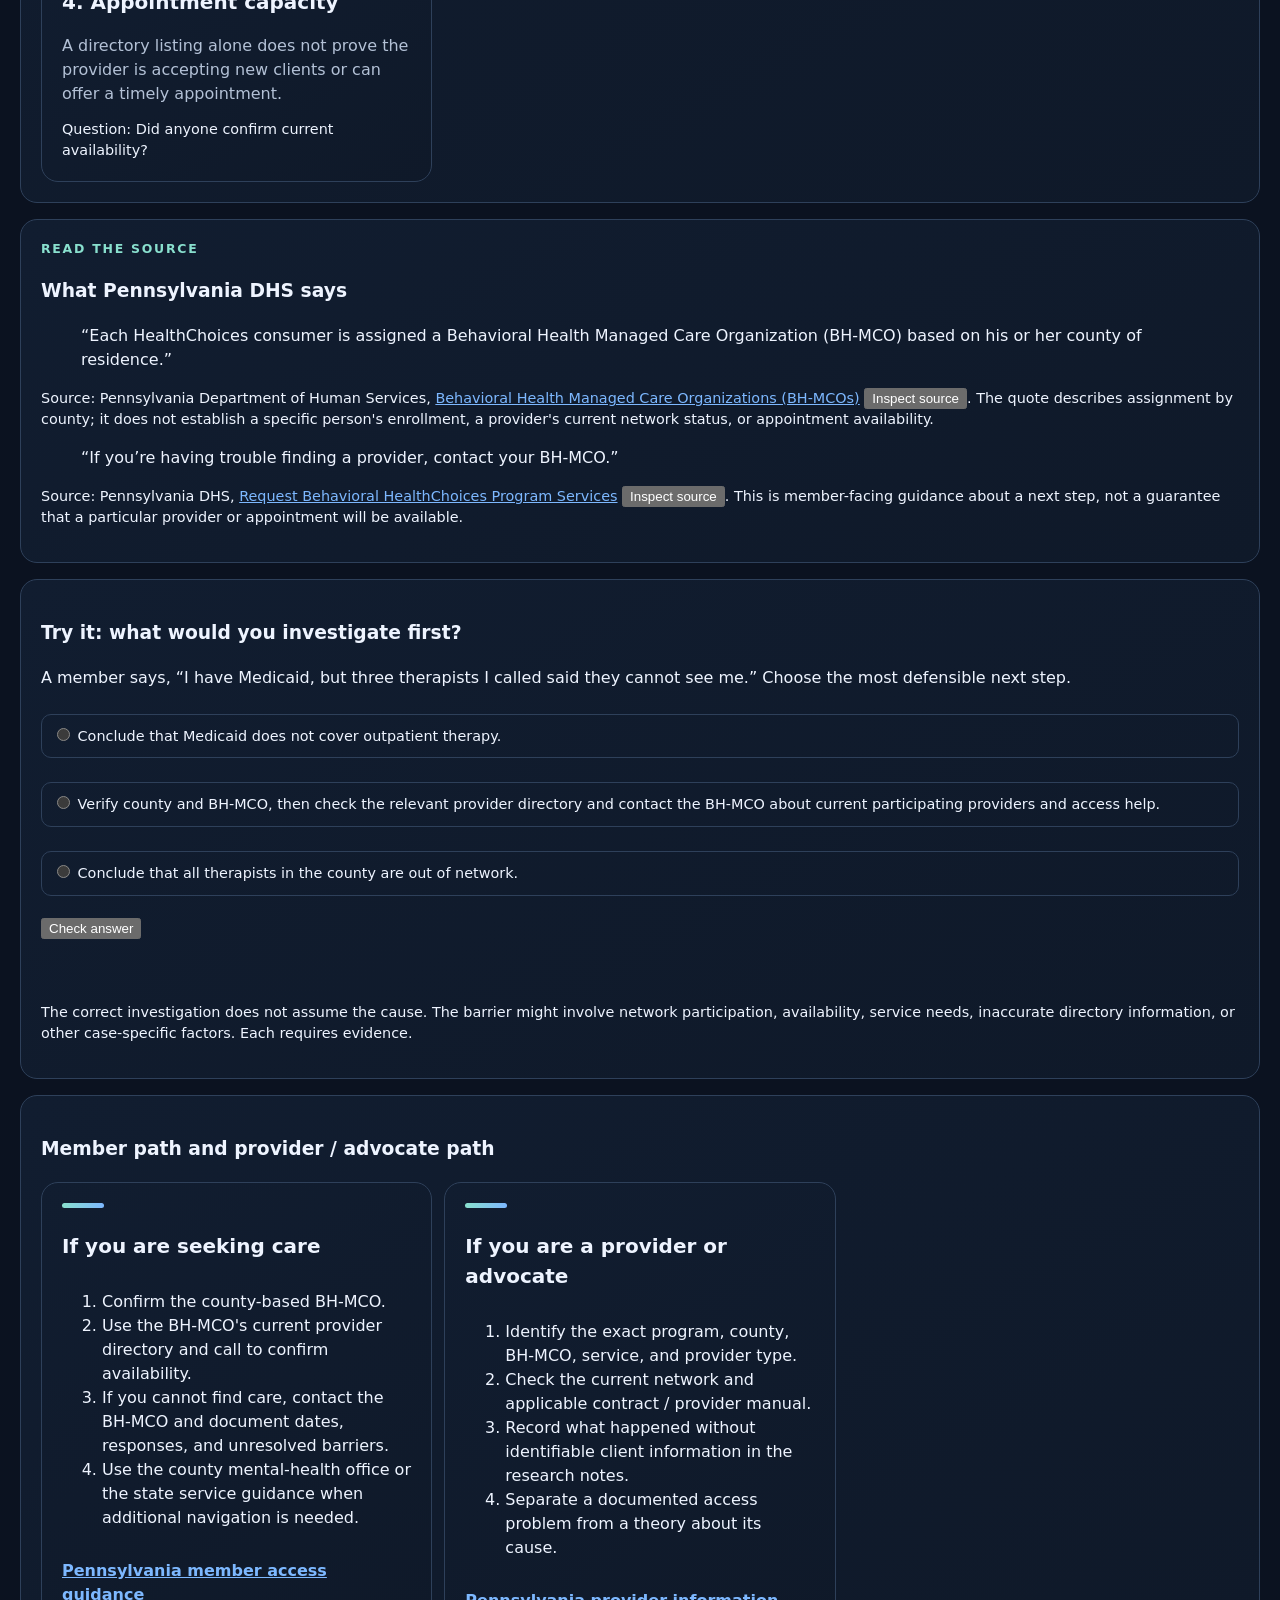
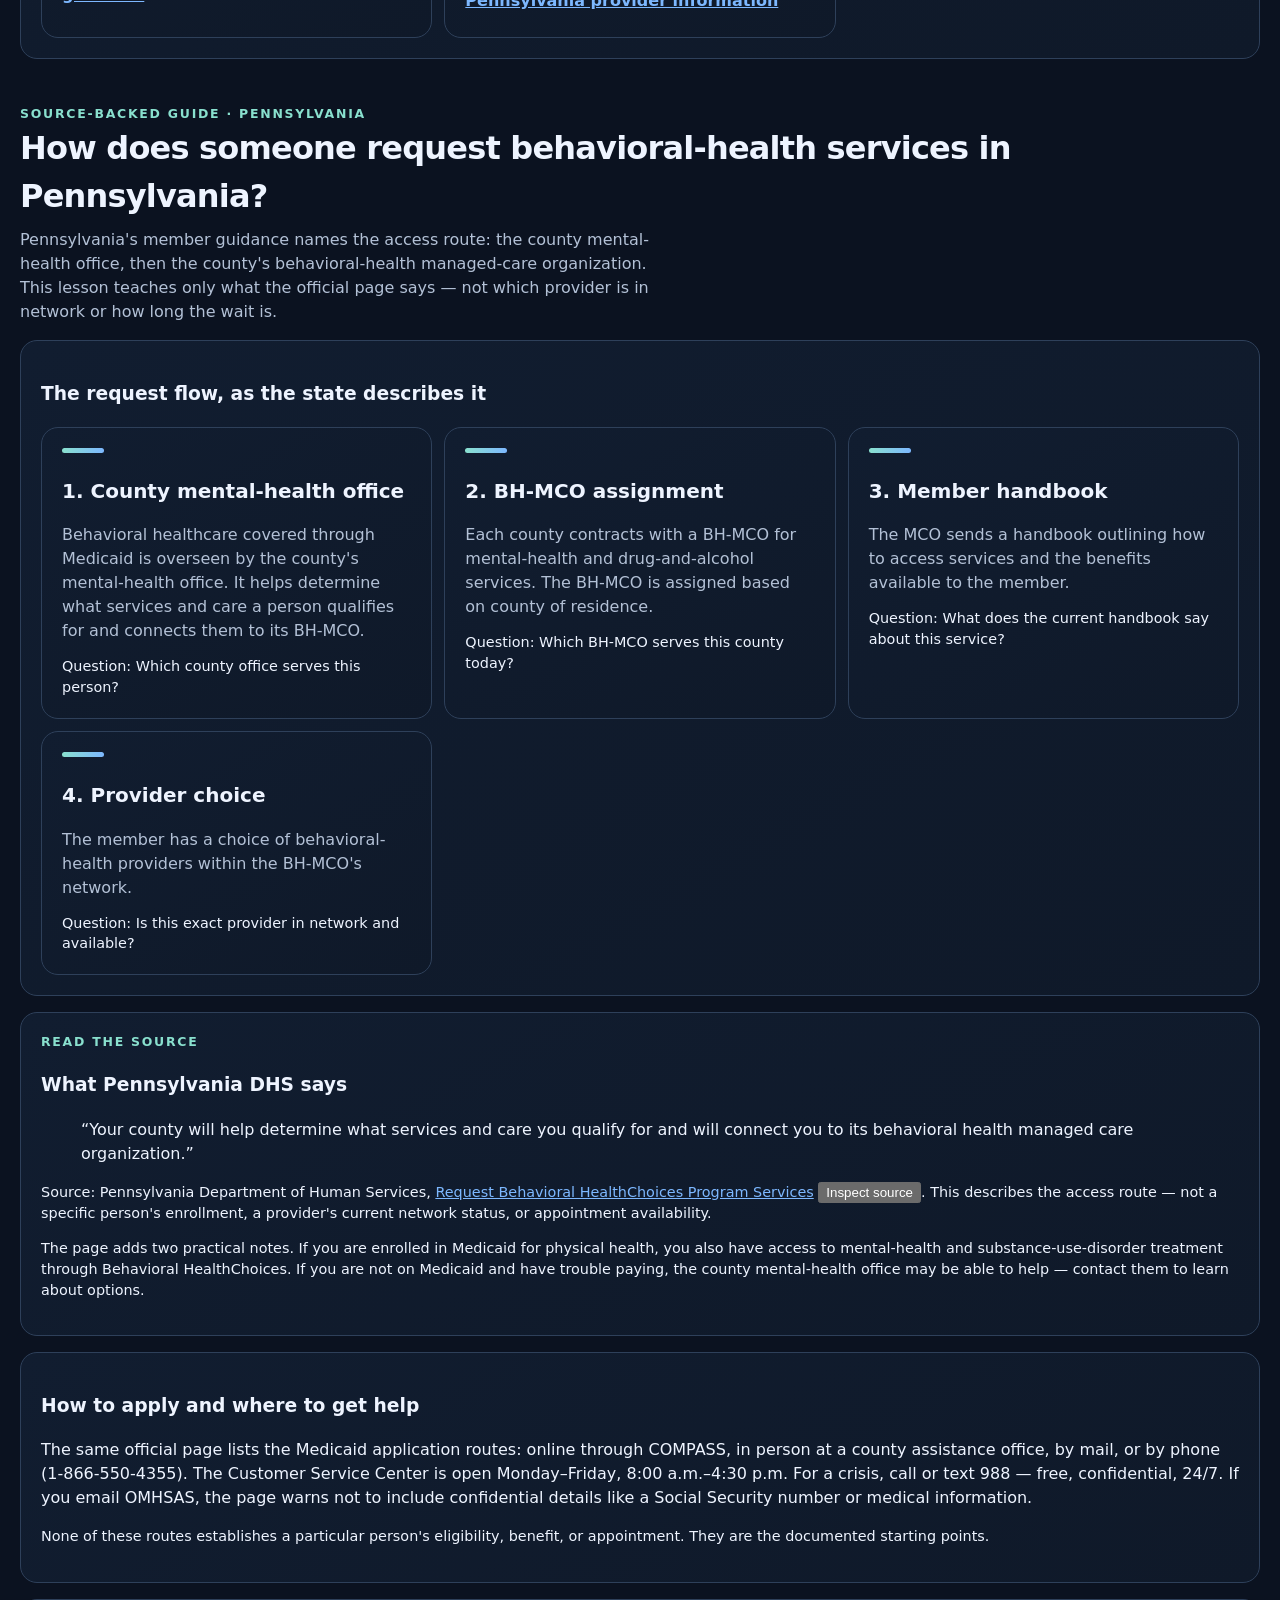
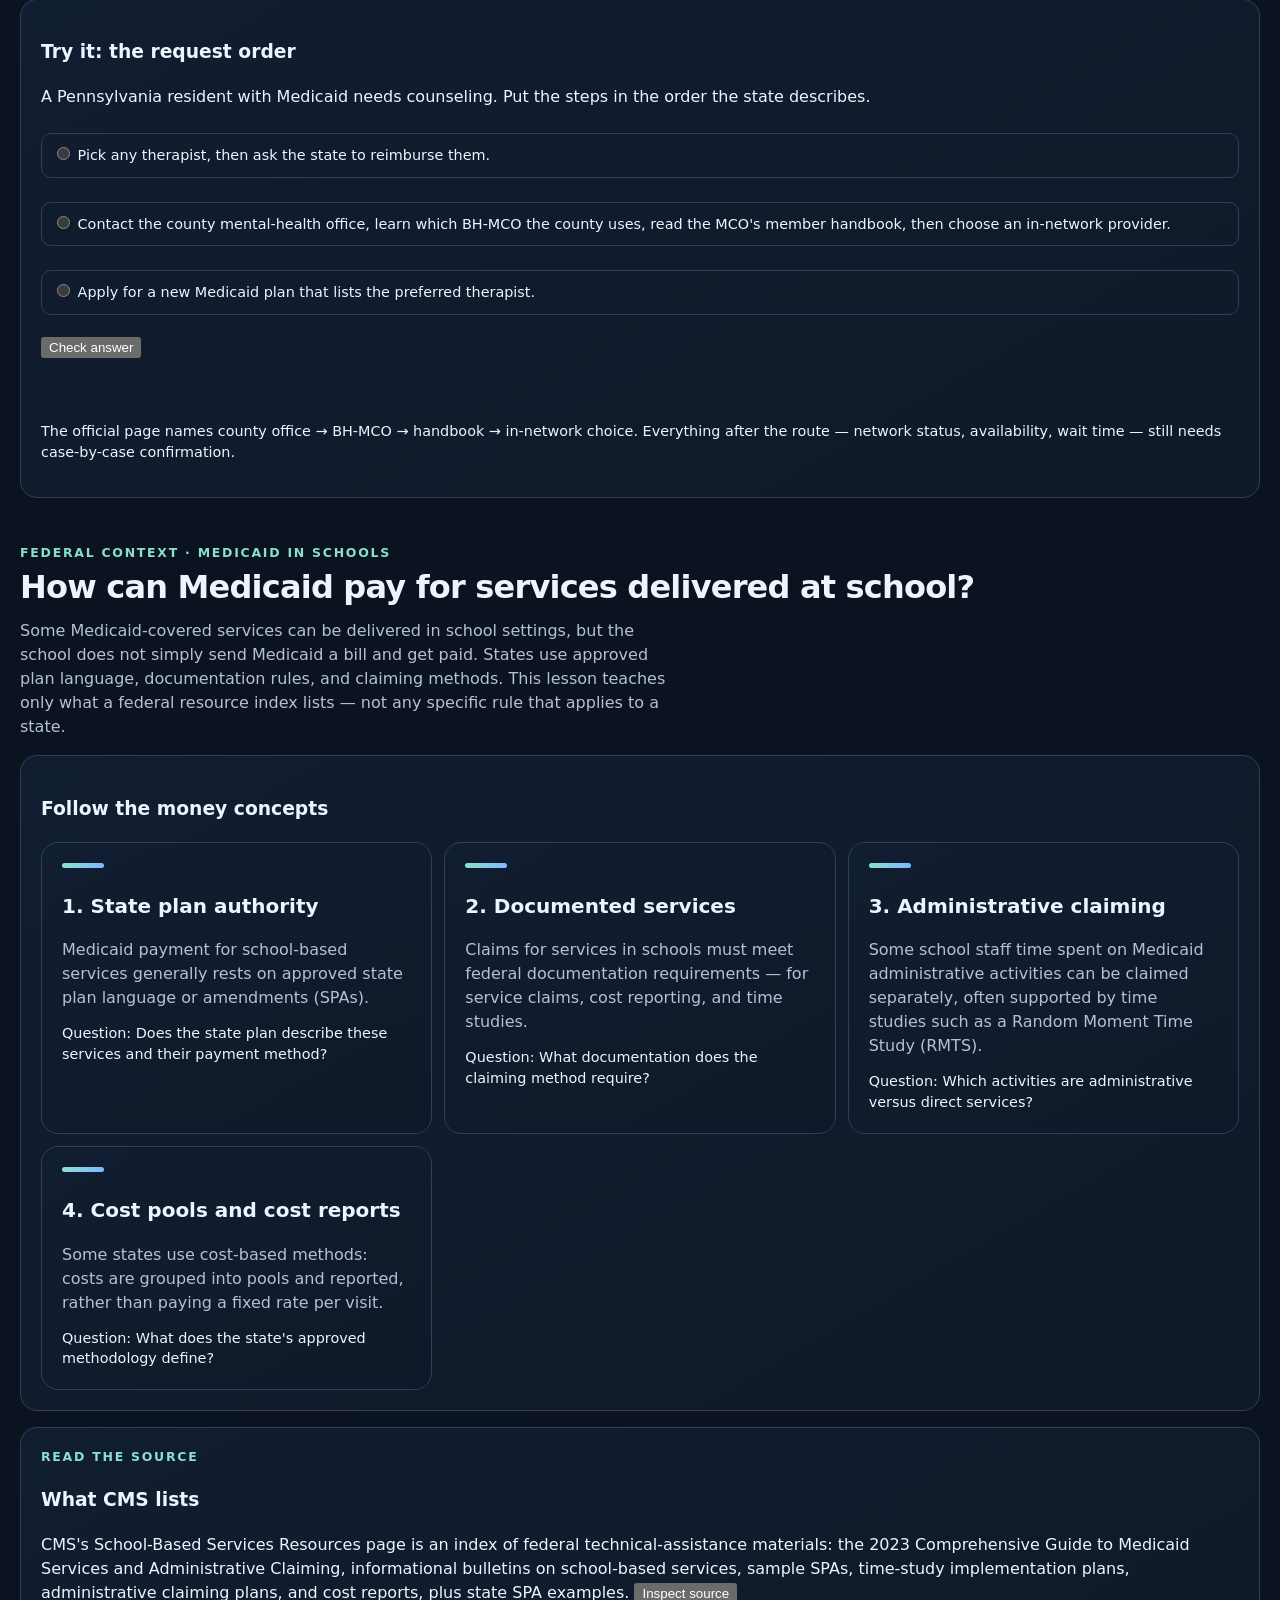
==== commit 3eb13d08: "feat(learning-lab): add managed-care rate-setting lesson from live CMS rate-guidance page Re-verifie" ====
--- a/learning-lab/index.html
+++ b/learning-lab/index.html
@@ -245,11 +245,13 @@
     <button type="button" class="source-pill" data-source-id="pa-pid-aca-2026">pa-pid-aca-2026</button>
     <button type="button" class="source-pill" data-source-id="pennie-marketplace">pennie-marketplace</button>
     <button type="button" class="source-pill" data-source-id="cms-school-based-services">cms-school-based-services</button>
+    <button type="button" class="source-pill" data-source-id="cms-managed-care-rate-guidance">cms-managed-care-rate-guidance</button>
   </p>
   <div class="cards">
     <article class="lesson"><h3>Pennsylvania Behavioral HealthChoices</h3><p>Program overview, provider information, county-to-BH-MCO mapping, and official publications.</p><p><a href="https://www.pa.gov/agencies/dhs/resources/medicaid/bhc" target="_blank" rel="noreferrer">Program overview</a><br><a href="https://www.pa.gov/agencies/dhs/resources/medicaid/bhc/bhc-providers" target="_blank" rel="noreferrer">Provider information</a><br><a href="https://www.pa.gov/agencies/dhs/resources/medicaid/bhc/bhc-mcos" target="_blank" rel="noreferrer">BH-MCO county map</a><br><a href="https://www.pa.gov/agencies/dhs/resources/medicaid/bhc/bhc-publications" target="_blank" rel="noreferrer">Official publications</a></p></article>
     <article class="lesson"><h3>Commercial plan availability</h3><p>State rate filings and county availability records help identify products but do not prove provider-network participation.</p><p><a href="https://www.pa.gov/agencies/insurance/posted-filings-reports-company-orders/posted-product-and-rate-filings/aca-health-rate-filings" target="_blank" rel="noreferrer">PA Insurance Department rate filings</a><br><a href="https://pennie.com/" target="_blank" rel="noreferrer">Pennie marketplace</a></p></article>
     <article class="lesson"><h3>Medicaid school-based services</h3><p>Federal index of CMS technical-assistance resources: the 2023 Comprehensive Guide, informational bulletins, sample state plan amendments, time-study plans, and cost reports.</p><p><a href="https://www.medicaid.gov/resources-for-states/medicaid-state-technical-assistance/medicaid-and-school-based-services/school-based-services-resources" target="_blank" rel="noreferrer">CMS School-Based Services Resources</a></p></article>
+    <article class="lesson"><h3>Medicaid managed-care rate guides</h3><p>Federal CMS guidance on how states set managed-care capitation rates: actuarial soundness, annual rate development guides, and rating periods.</p><p><a href="https://www.medicaid.gov/medicaid/managed-care/guidance/rate-review-and-rate-guides" target="_blank" rel="noreferrer">CMS Rate Review and Rate Guides</a><br><a href="#managed-care-rates">Read the lesson in the Lab</a></p></article>
     <article class="lesson"><h3>Requesting services in Pennsylvania</h3><p>The official member guide: the county mental-health office route, BH-MCO assignment by county of residence, application channels, and 988 crisis help.</p><p><a href="https://www.pa.gov/services/dhs/request-behavioral-healthchoices-program-services" target="_blank" rel="noreferrer">Request Behavioral HealthChoices Program Services</a><br><a href="#requesting-services">Read the lesson in the Lab</a></p></article>
     <article class="lesson"><h3>SimSurance source registry</h3><p>The machine-readable registry assigns stable IDs to sources and records issuer, URL, scope limits, status, and review gates.</p><p><a href="../docs/sources.registry.json">Open source registry JSON</a><br><a href="../docs/SOURCE_REGISTER.md">Read source register</a><br><a href="../docs/SOURCE_VERIFICATION_2026-10-08.md">Dated verification note</a></p></article>
   </div>
@@ -369,6 +371,40 @@
     <button type="button" id="sbs-check">Check answer</button>
     <div class="feedback" id="sbs-feedback" aria-live="polite"></div>
     <p class="small">Reimbursement depends on approved state-plan language, documented services, and an applicable claiming method. The CMS index names the materials; each state's own documents define what is actually allowed there.</p>
+  </div>
+</section>
+
+<section class="wrap section" id="managed-care-rates">
+  <div class="eyebrow">Federal context · managed-care financing</div>
+  <h2>How are Medicaid managed-care rates set?</h2>
+  <p class="lede">When a state pays a managed-care organization, it does not negotiate a price per visit. It pays a per-person rate that is supposed to cover a defined set of services over a defined period — and federal rules require those rates to be developed the way actuaries develop rates. This lesson teaches only what a federal CMS page states — not any specific rate for any plan, state, or service.</p>
+  <div class="panel">
+    <h3>Four money concepts</h3>
+    <div class="cards">
+      <article class="lesson"><h3>1. Capitation</h3><p>The managed-care regulation requires states to develop valid managed-care <em>capitation rates</em>: a prospective payment for a defined population, service scope, and period — paid to the MCO up front, not per visit.</p><span class="small">Question: Is this payment per person, per period — or per service?</span></article>
+      <article class="lesson"><h3>2. Actuarial soundness</h3><p>Those rates must be developed in accordance with generally accepted actuarial principles and practices. "Actuarial soundness" is the federal quality bar: rates should reasonably reflect the expected costs of the covered services.</p><span class="small">Question: What standard must the rate development meet?</span></article>
+      <article class="lesson"><h3>3. Rate guides and rating periods</h3><p>CMS publishes an annual Medicaid Managed Care Rate Development Guide. The current guide (released February 2026) applies to states setting rates for rating periods starting between July 1, 2026 and June 30, 2027.</p><span class="small">Question: Which guide — and which rating period — applies to the analysis in front of you?</span></article>
+      <article class="lesson"><h3>4. Rate certification</h3><p>States document their rates in actuarial rate certifications, and CMS uses the guide as the basis for its review. The page is the index of the guides; the guides themselves are the underlying documents.</p><span class="small">Question: Where would the actual rate calculation be documented and reviewed?</span></article>
+    </div>
+  </div>
+  <div class="panel" style="margin-top:16px">
+    <div class="eyebrow">Read the source</div>
+    <h3>What CMS says</h3>
+    <blockquote>“The managed care regulation requires that states develop valid managed care capitation rates in accordance with generally accepted actuarial principles and practices.”</blockquote>
+    <p class="small">Source: Centers for Medicare &amp; Medicaid Services, <a href="https://www.medicaid.gov/medicaid/managed-care/guidance/rate-review-and-rate-guides" target="_blank" rel="noreferrer">Rate Review and Rate Guides</a> <button type="button" class="source-pill" data-source-id="cms-managed-care-rate-guidance">Inspect source</button>. This is the federal standard, not a Pennsylvania rate, a BH-MCO contract rate, or a payment amount for any service.</p>
+    <p class="small">Honest limits: this page is an index of federal rate-development guides, not the guides themselves. No rate for any specific plan, state, provider, or time period is stated here. Pennsylvania-specific rates or contract rules were not reviewed this run, and none have been encoded in the simulator.</p>
+  </div>
+  <div class="panel" style="margin-top:16px">
+    <h3>Try it: who sets the rate?</h3>
+    <p>A state Medicaid agency pays a managed-care plan a flat amount per member per month to cover behavioral-health services. Which description fits the federal requirement?</p>
+    <div class="answers" role="group" aria-label="Managed-care rates question">
+      <label><input type="radio" name="mcr-answer" value="a"> The rate is a capitation payment that must be developed under generally accepted actuarial principles and practices, per the applicable CMS rate development guide.</label>
+      <label><input type="radio" name="mcr-answer" value="b"> The rate is a simple average of last year's claims, with no required documentation or review standard.</label>
+      <label><input type="radio" name="mcr-answer" value="c"> The rate is negotiated directly between the clinic and the patient.</label>
+    </div>
+    <button type="button" id="mcr-check">Check answer</button>
+    <div class="feedback" id="mcr-feedback" aria-live="polite"></div>
+    <p class="small">Capitation rates are prospective per-person payments with an actuarial development standard — not retrospective averages, and not amounts a clinic sets with a patient. The actual numbers for a given plan still require that plan's certified rates for the applicable rating period.</p>
   </div>
 </section>
 
@@ -400,6 +436,9 @@
  const requestingCheck=document.getElementById('requesting-check');
  if(requestingCheck)requestingCheck.addEventListener('click',()=>{const selected=document.querySelector('input[name="requesting-answer"]:checked');const feedback=document.getElementById('requesting-feedback');if(!selected){feedback.textContent='Choose an answer first.';feedback.style.color='var(--gold)';return;}if(selected.value==='b'){feedback.textContent='Correct. The state’s described route runs county mental-health office → BH-MCO → member handbook → in-network provider choice. It does not establish availability or the outcome of any request.';feedback.style.color='var(--mint)';if(window.SimSuranceLab)window.SimSuranceLab.recordCheckpoint('quiz-requesting-services');}else{feedback.textContent='Not yet. The official page describes a county-first route through the BH-MCO. Reimbursement outside the established access path is not what the page describes, and changing plans is not the described first step.';feedback.style.color='var(--gold)';}});
 
+ const mcrCheck=document.getElementById('mcr-check');
+ if(mcrCheck)mcrCheck.addEventListener('click',()=>{const selected=document.querySelector('input[name="mcr-answer"]:checked');const feedback=document.getElementById('mcr-feedback');if(!selected){feedback.textContent='Choose an answer first.';feedback.style.color='var(--gold)';return;}if(selected.value==='a'){feedback.textContent='Correct. Capitation is a prospective per-person rate developed under generally accepted actuarial principles and practices, and the applicable CMS rate development guide is the basis for review — not a plan-specific amount.';feedback.style.color='var(--mint)';if(window.SimSuranceLab)window.SimSuranceLab.recordCheckpoint('quiz-managed-care-rates');}else{feedback.textContent='Not yet. The federal page describes prospective capitation rates developed under an actuarial standard with documented certifications — not retrospective averages and not amounts clinics negotiate with patients.';feedback.style.color='var(--gold)';}});
+
  const levelButtons=[...document.querySelectorAll('[data-level]')];
  const lessons=[...document.querySelectorAll('.lesson[data-audience]')];
  levelButtons.forEach(button=>button.addEventListener('click',()=>{const level=button.dataset.level;levelButtons.forEach(item=>item.setAttribute('aria-pressed',String(item===button)));lessons.forEach(lesson=>lesson.classList.toggle('hide',!lesson.dataset.audience.split(' ').includes(level)));}));
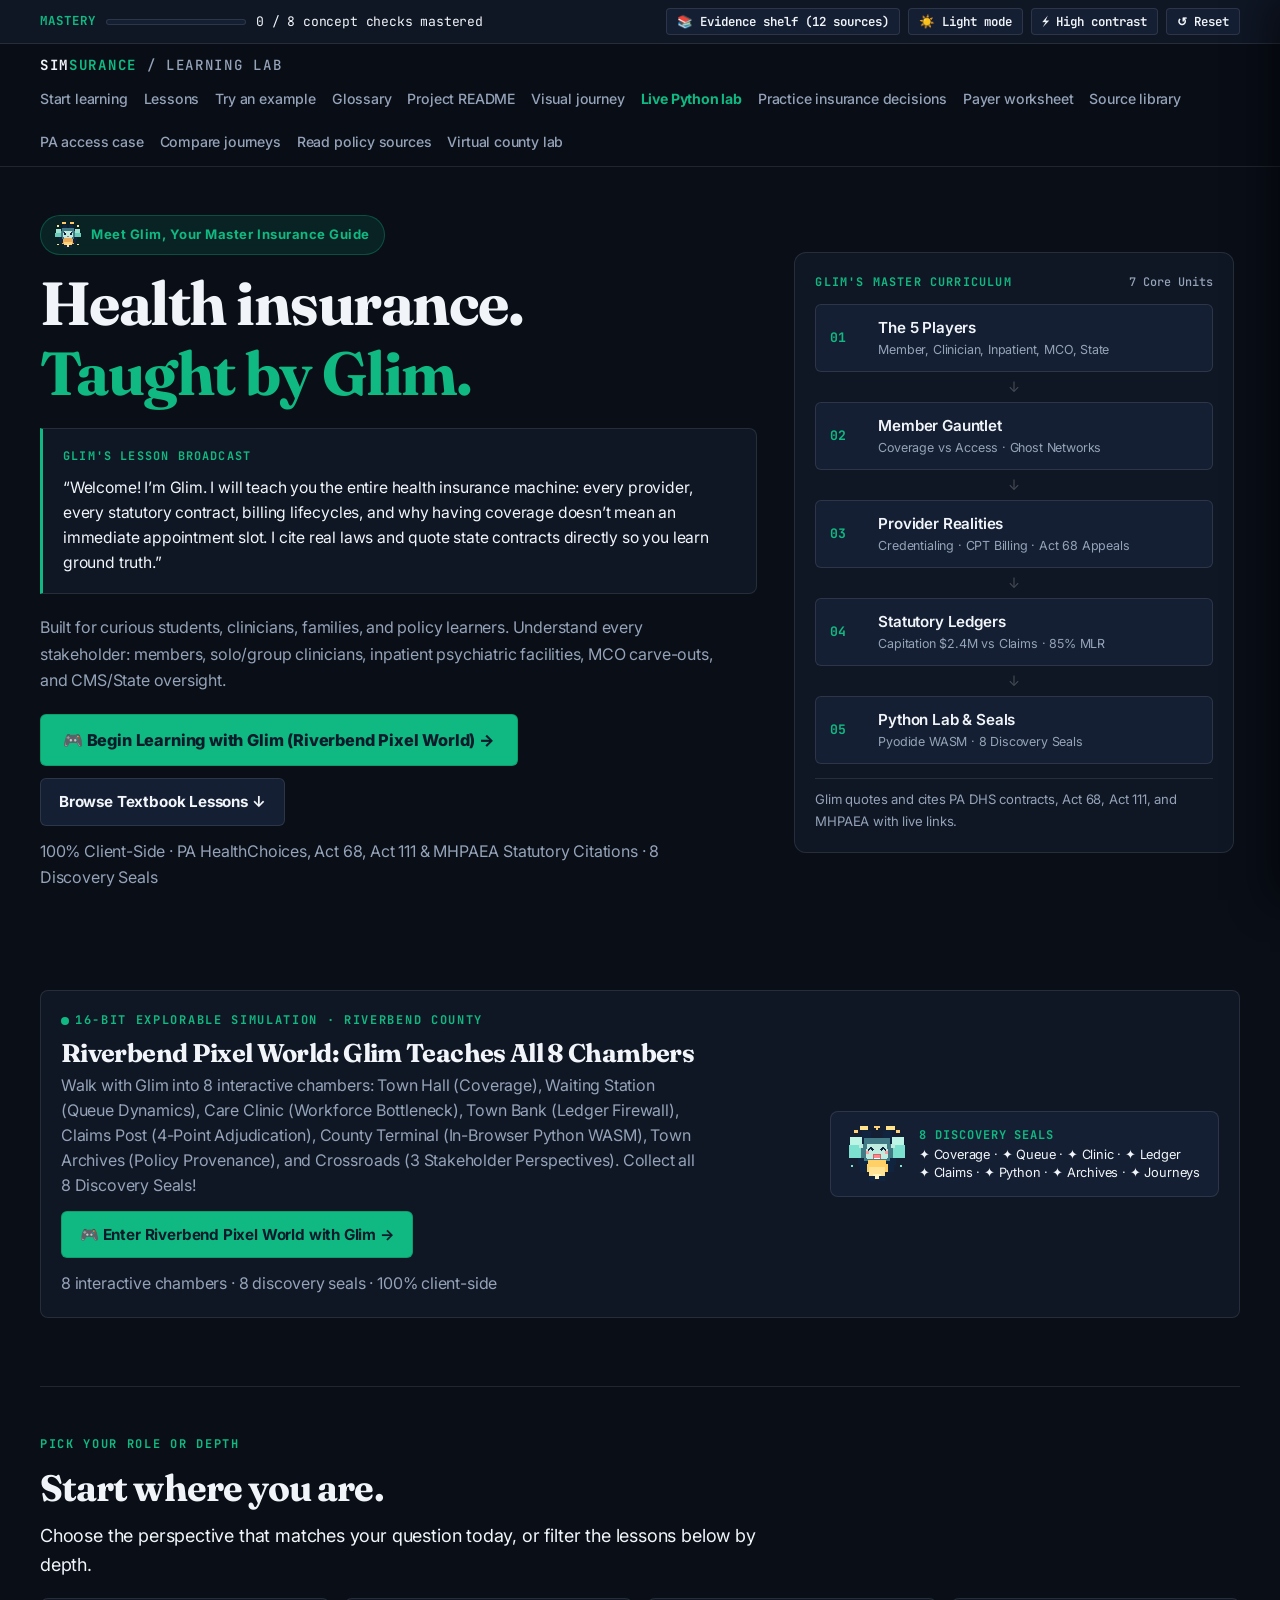
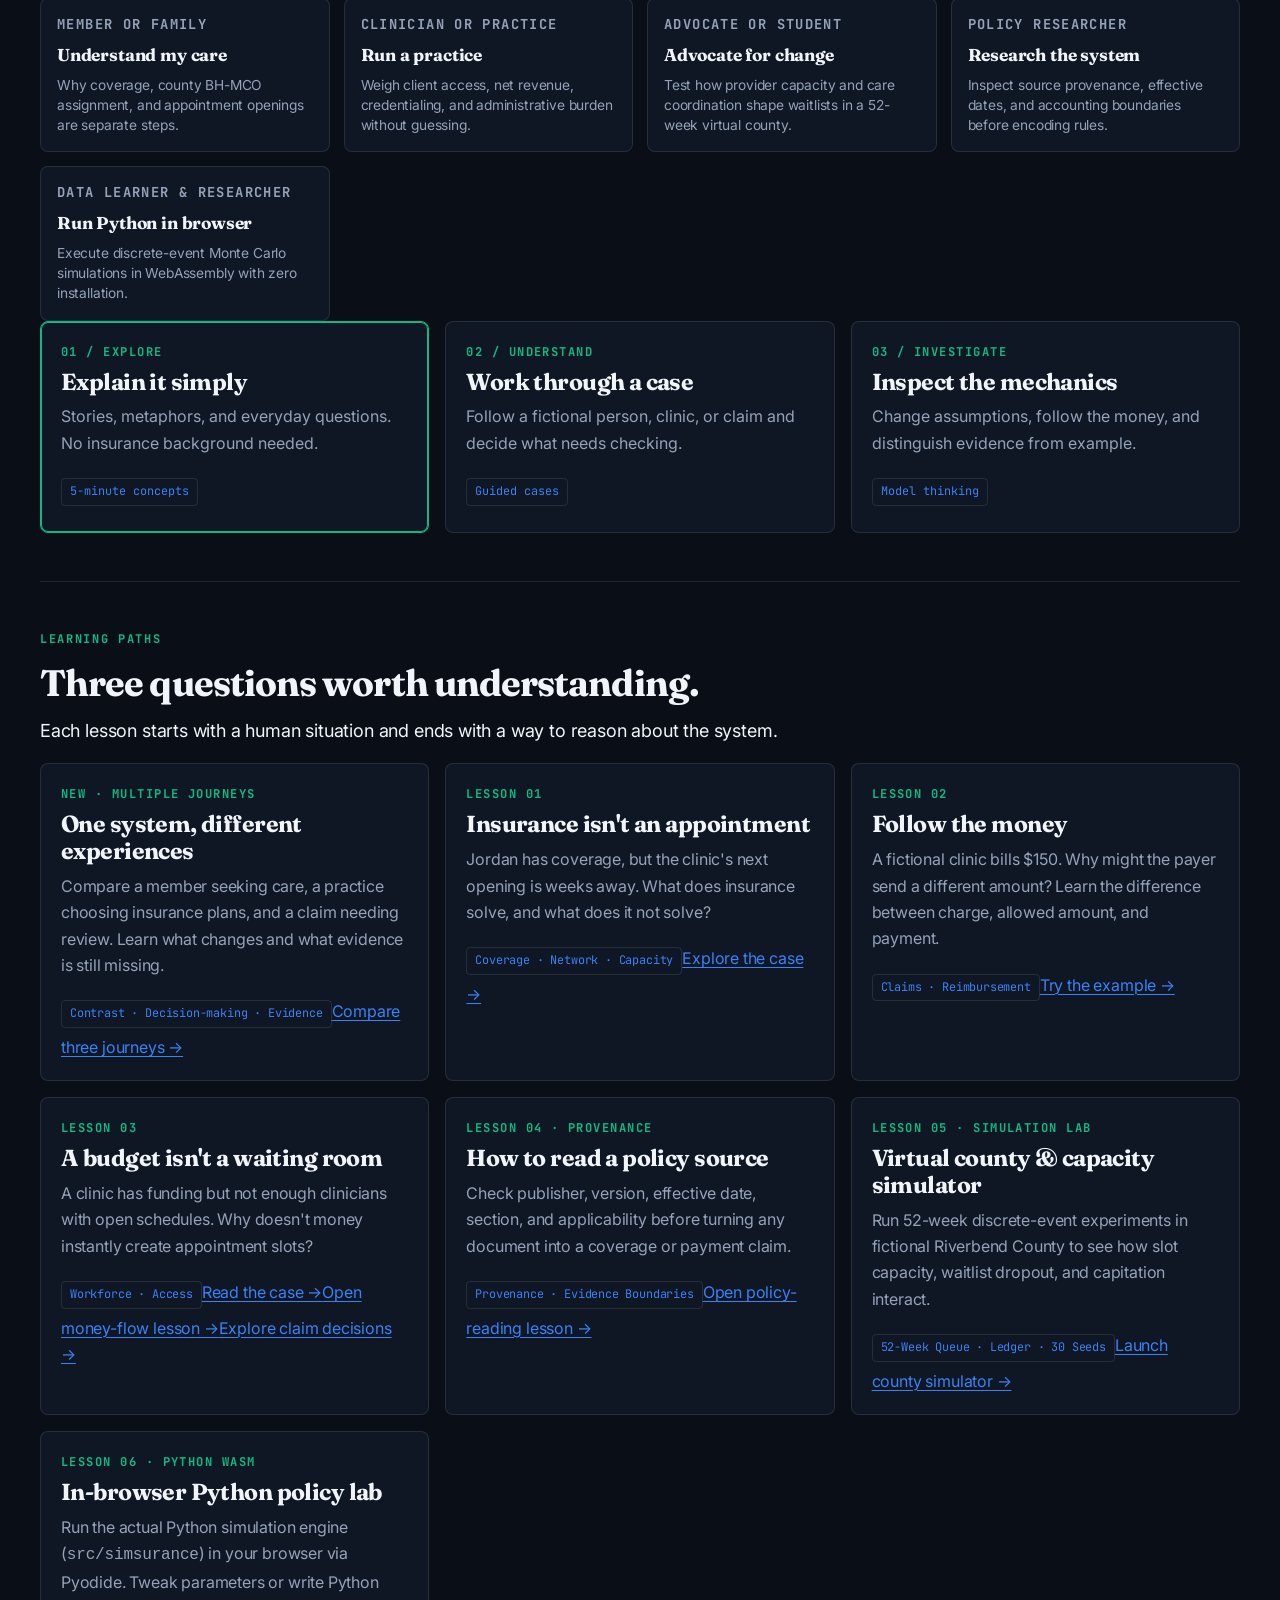
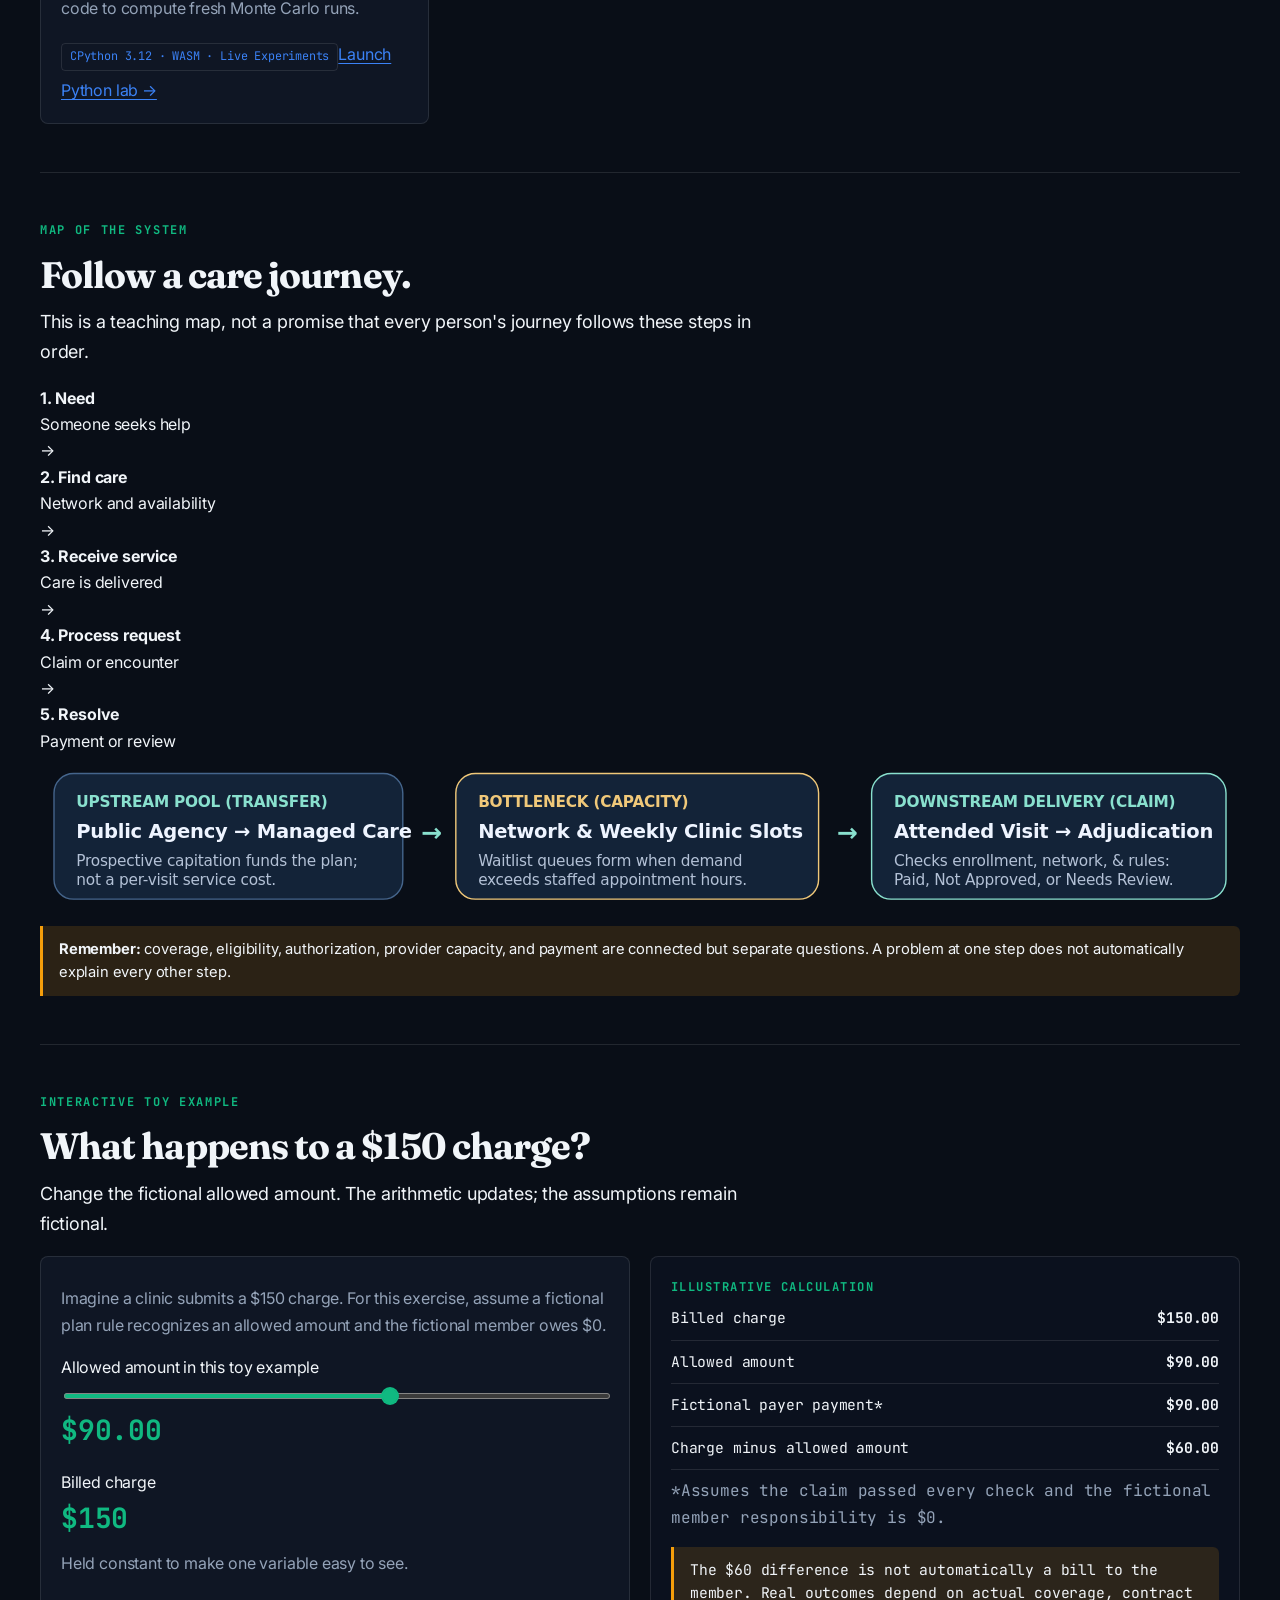
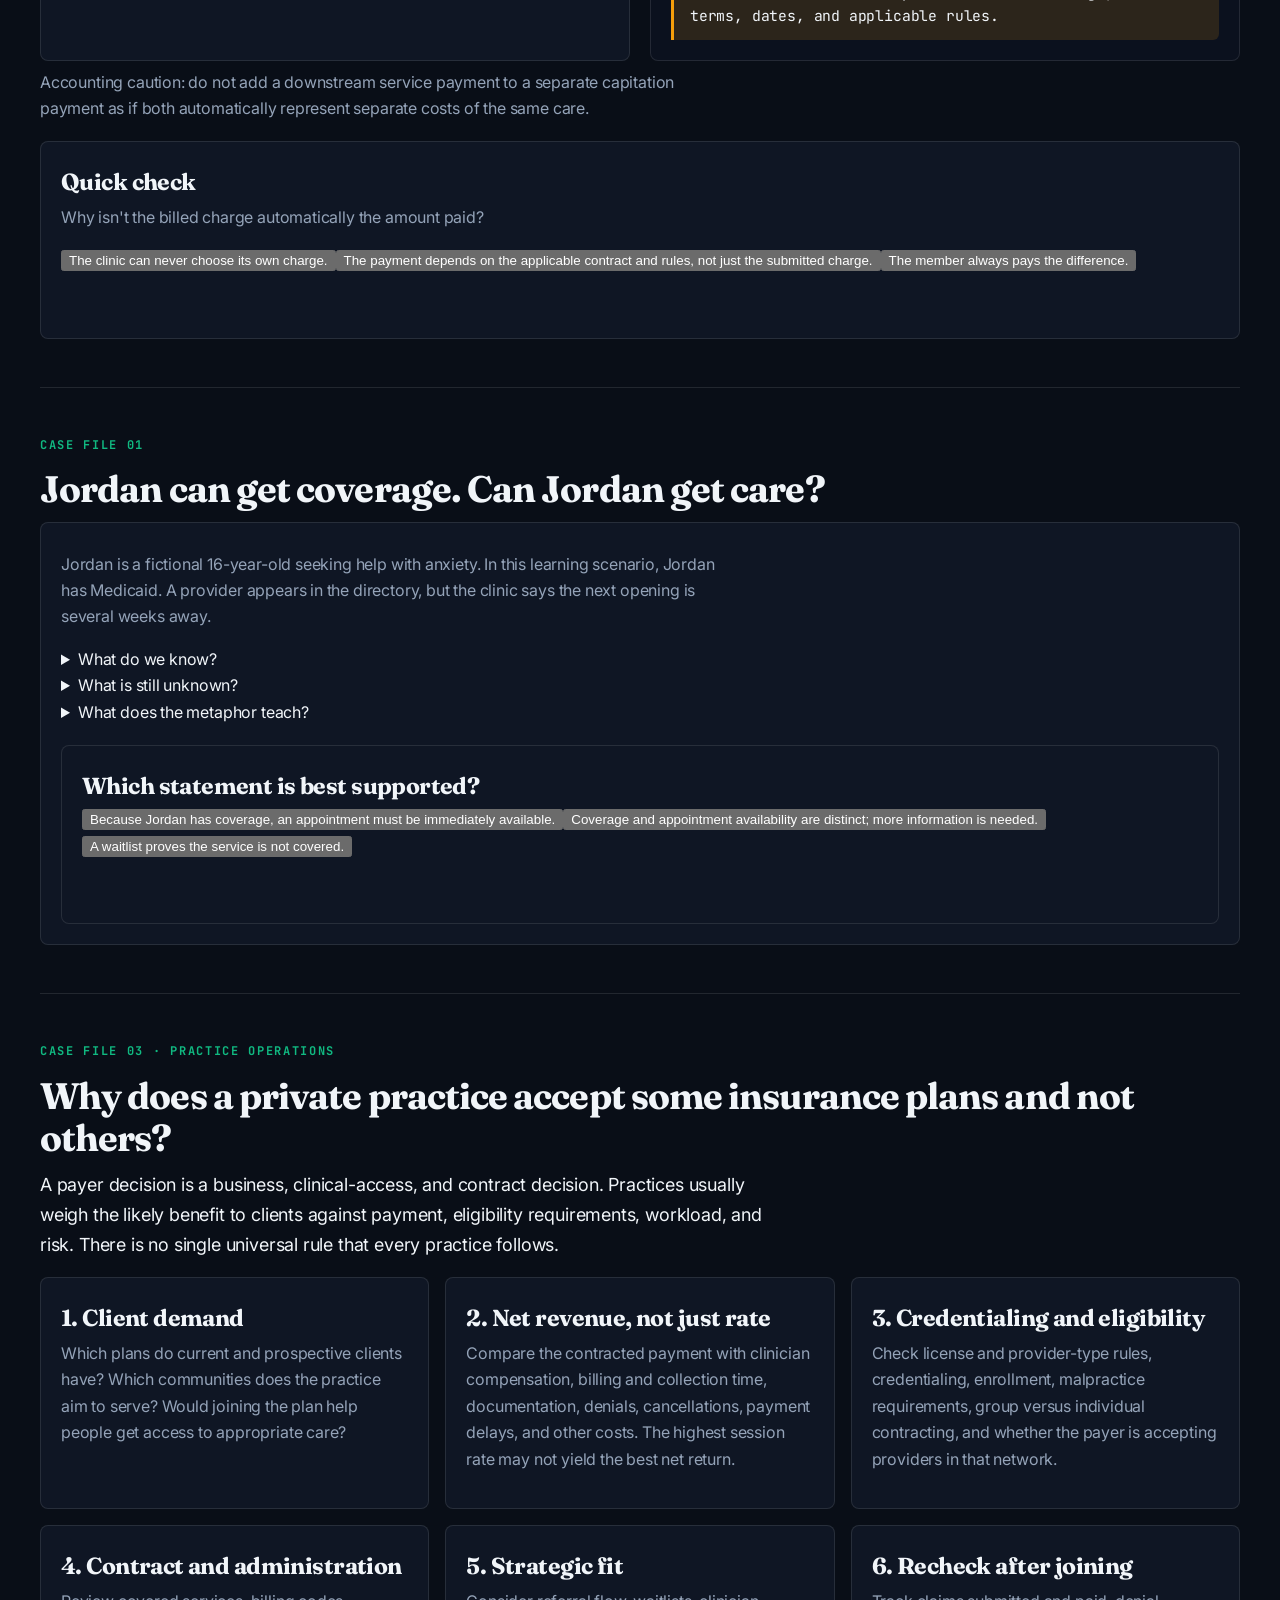
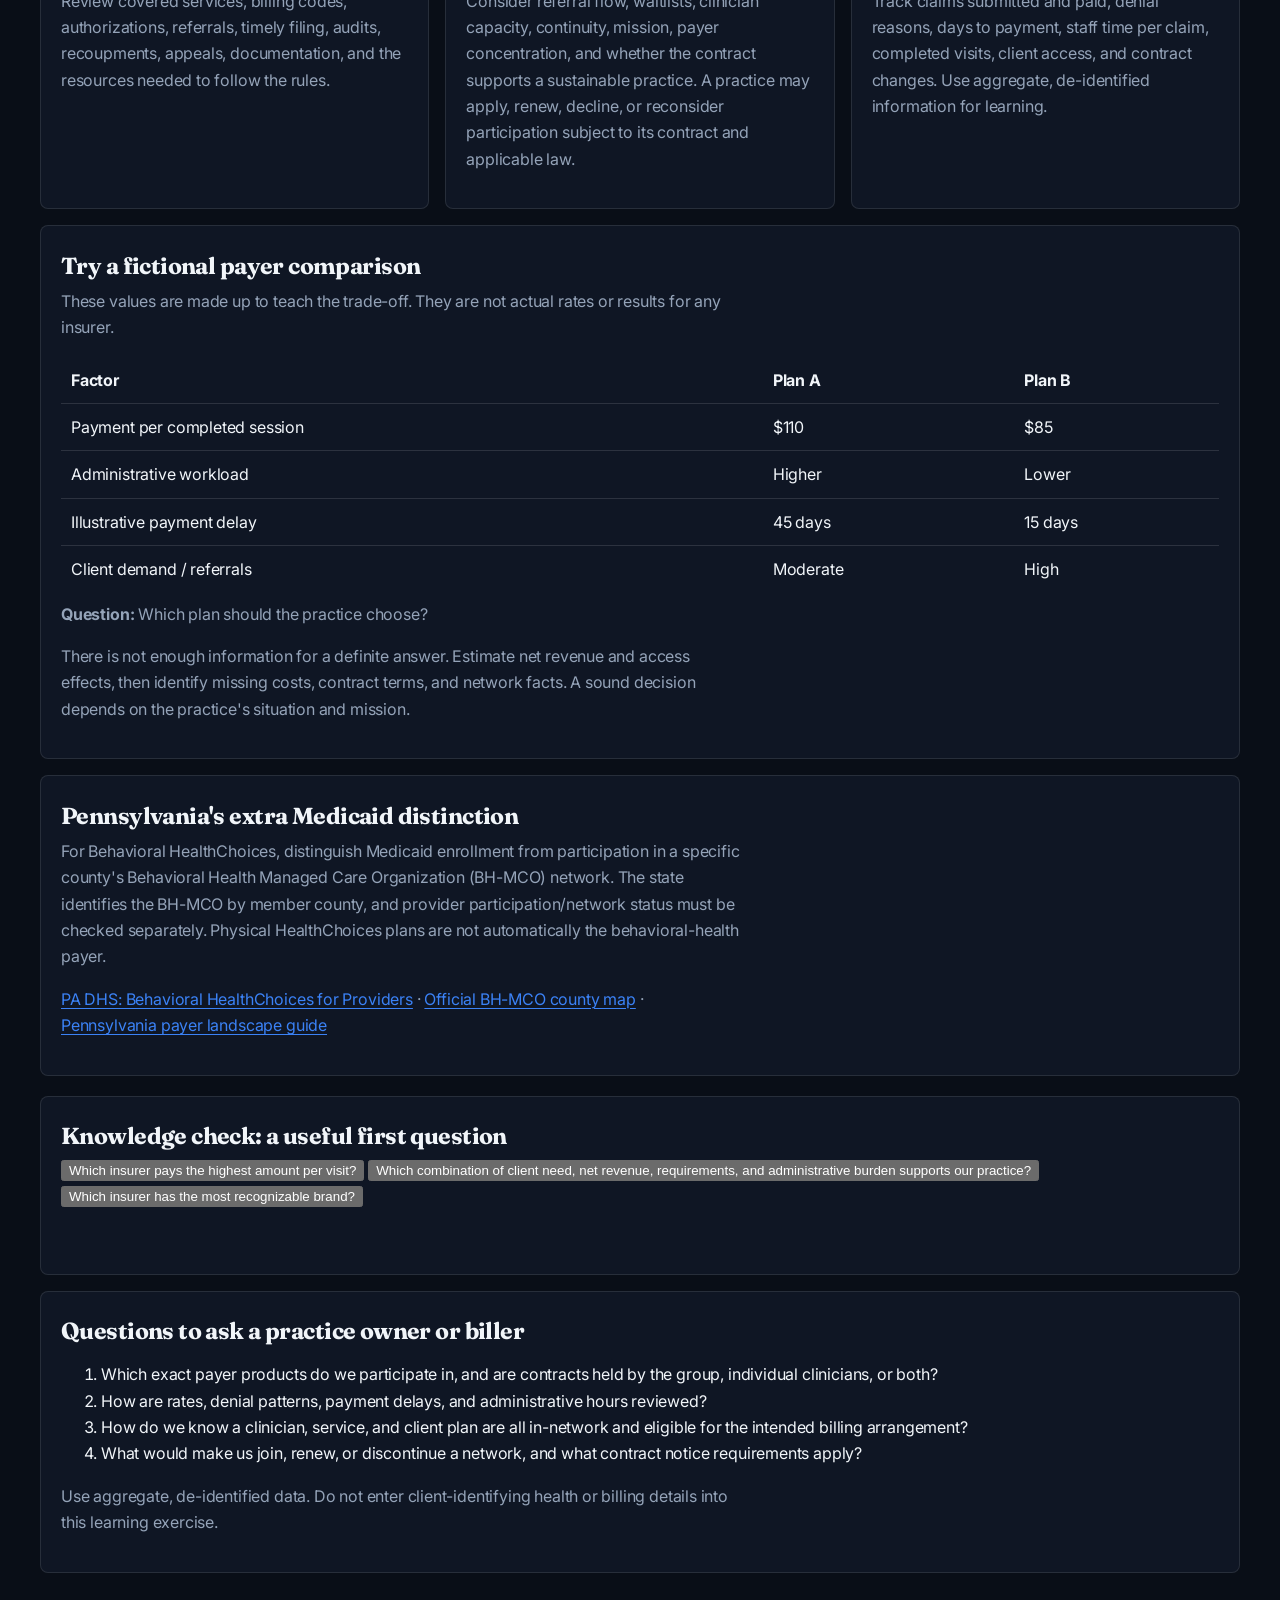
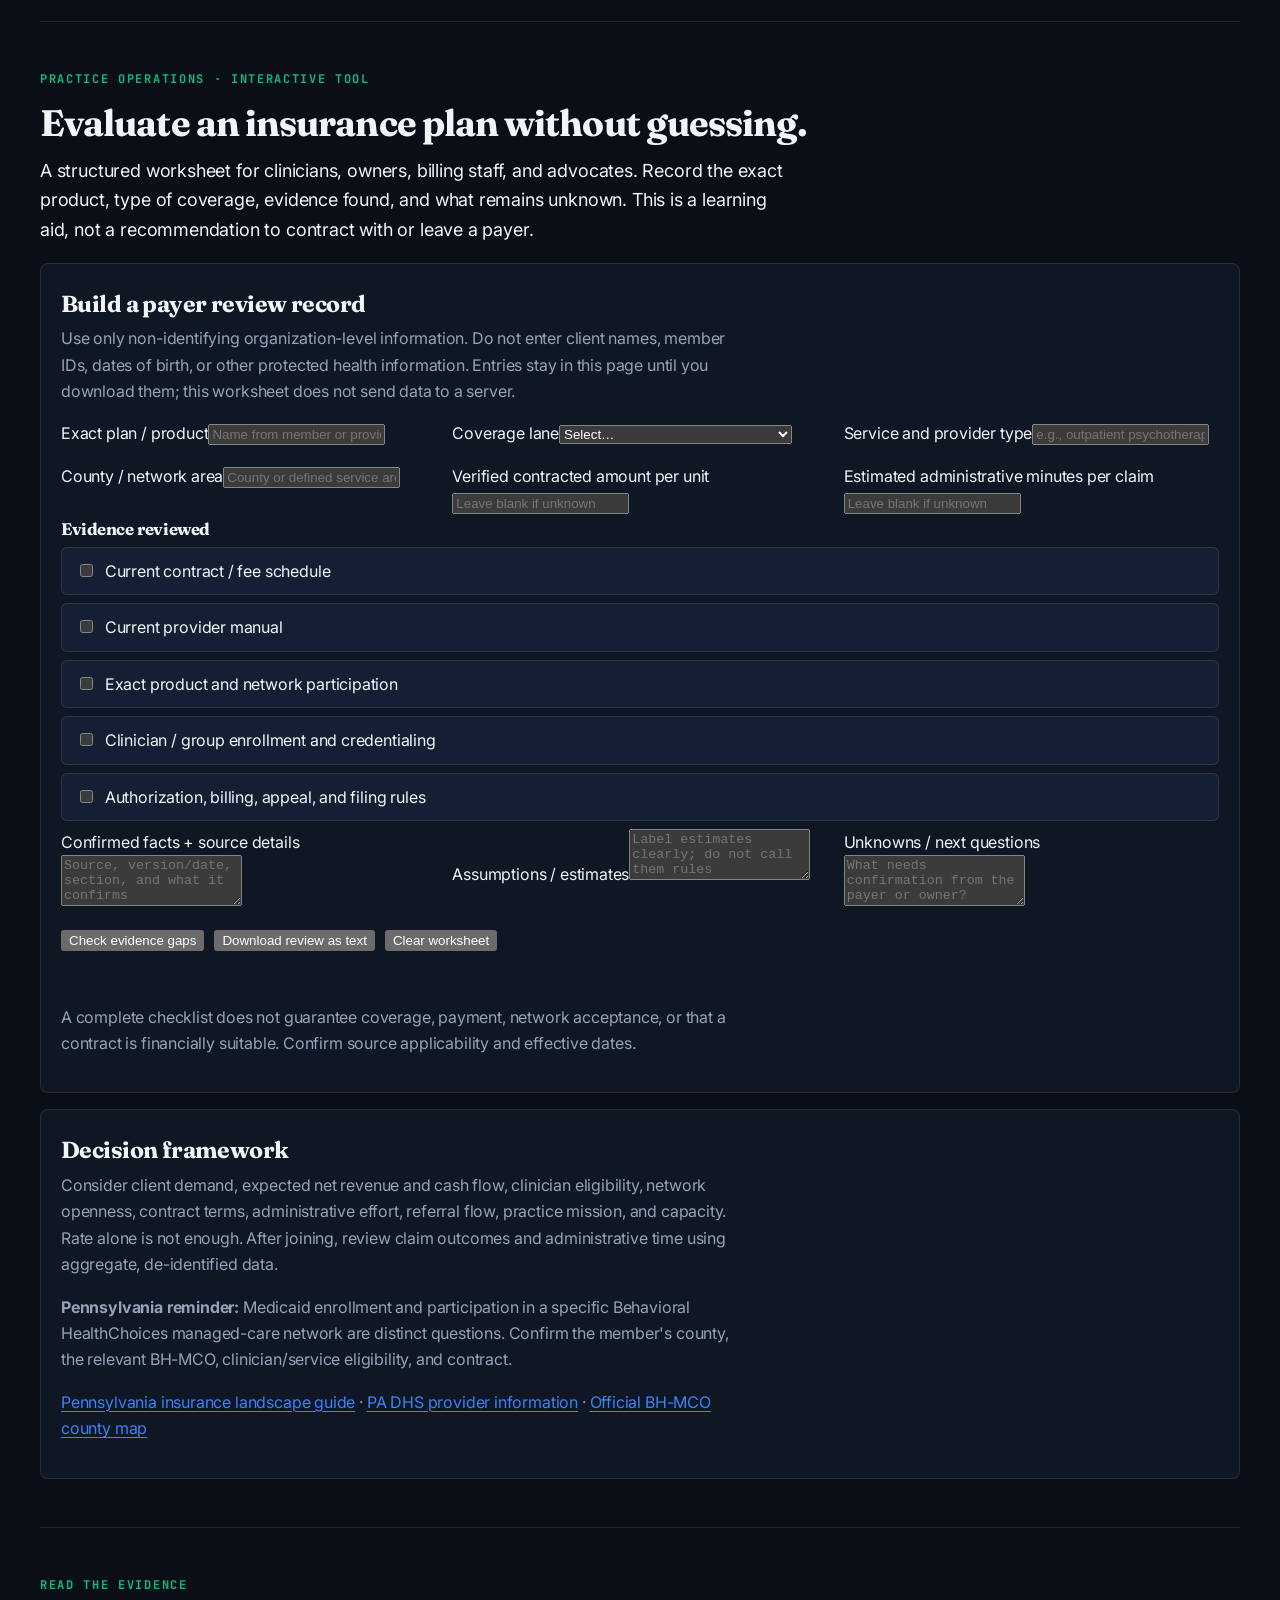
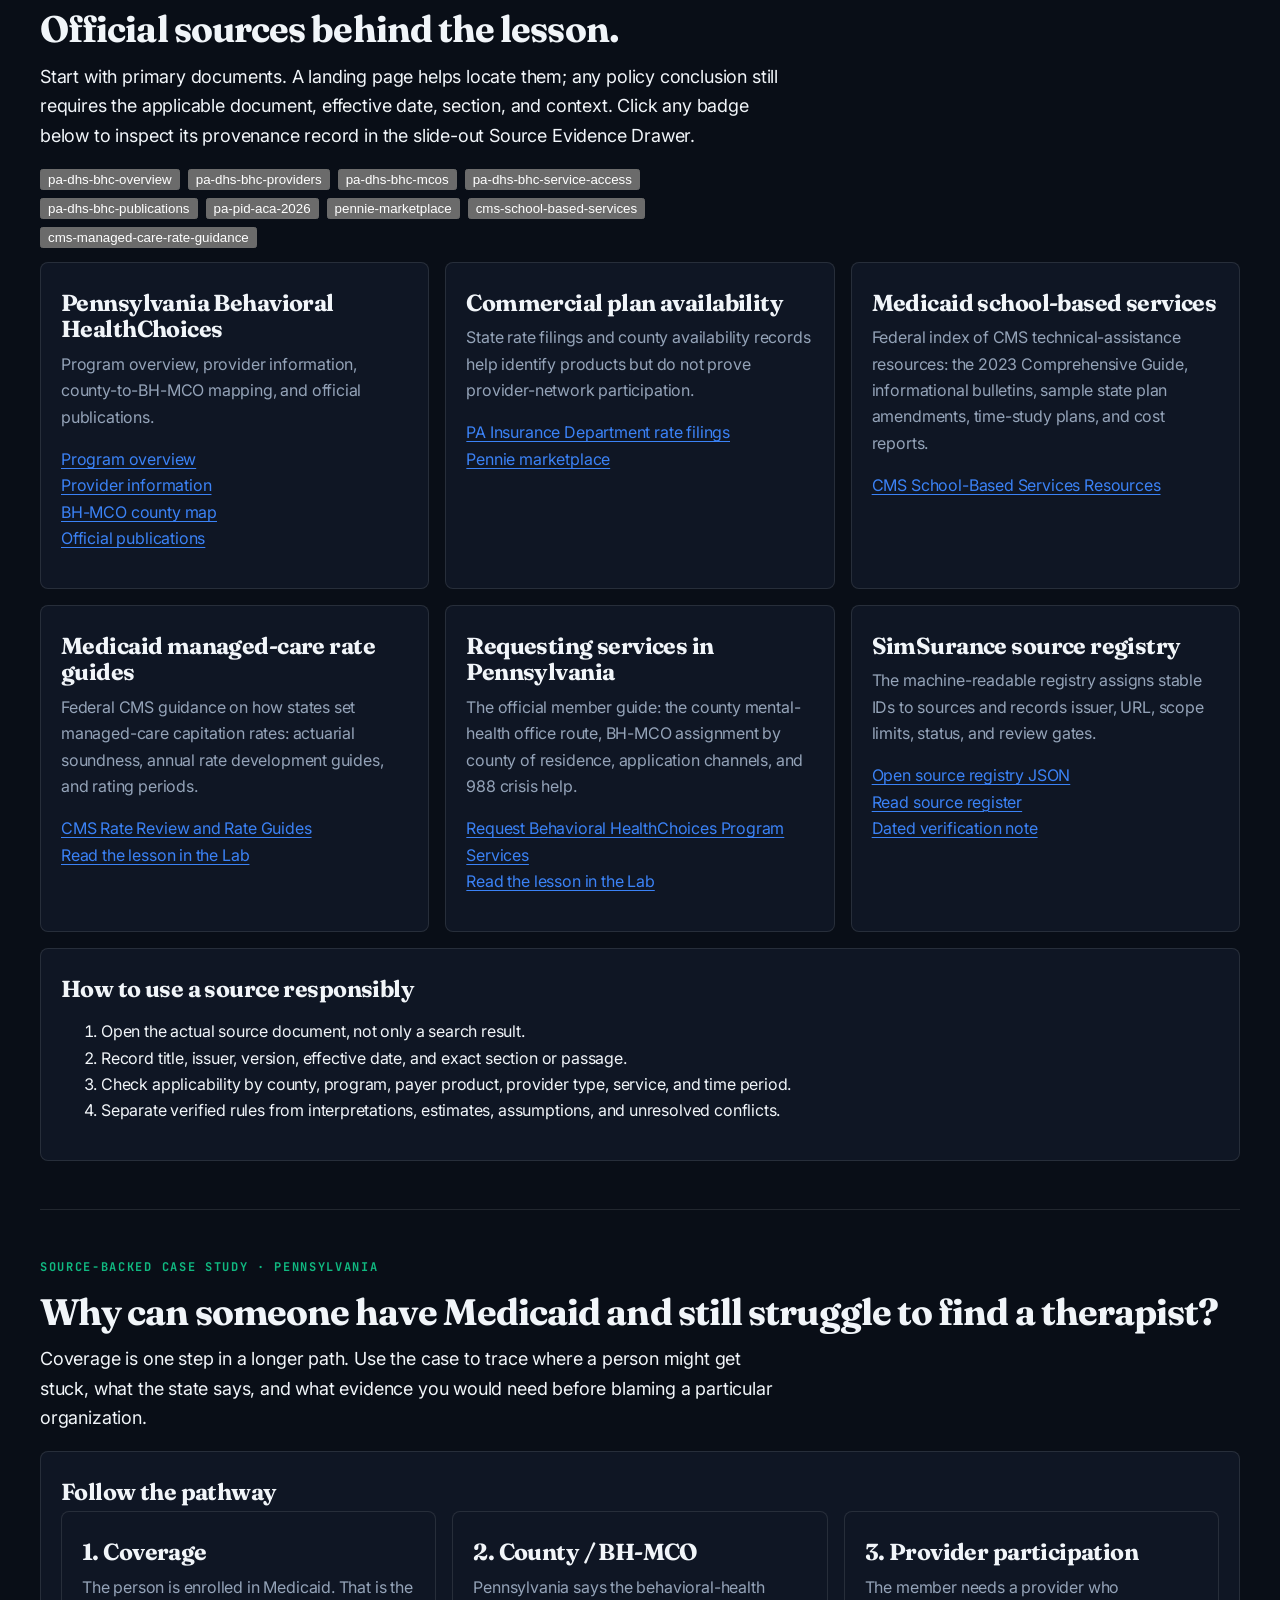
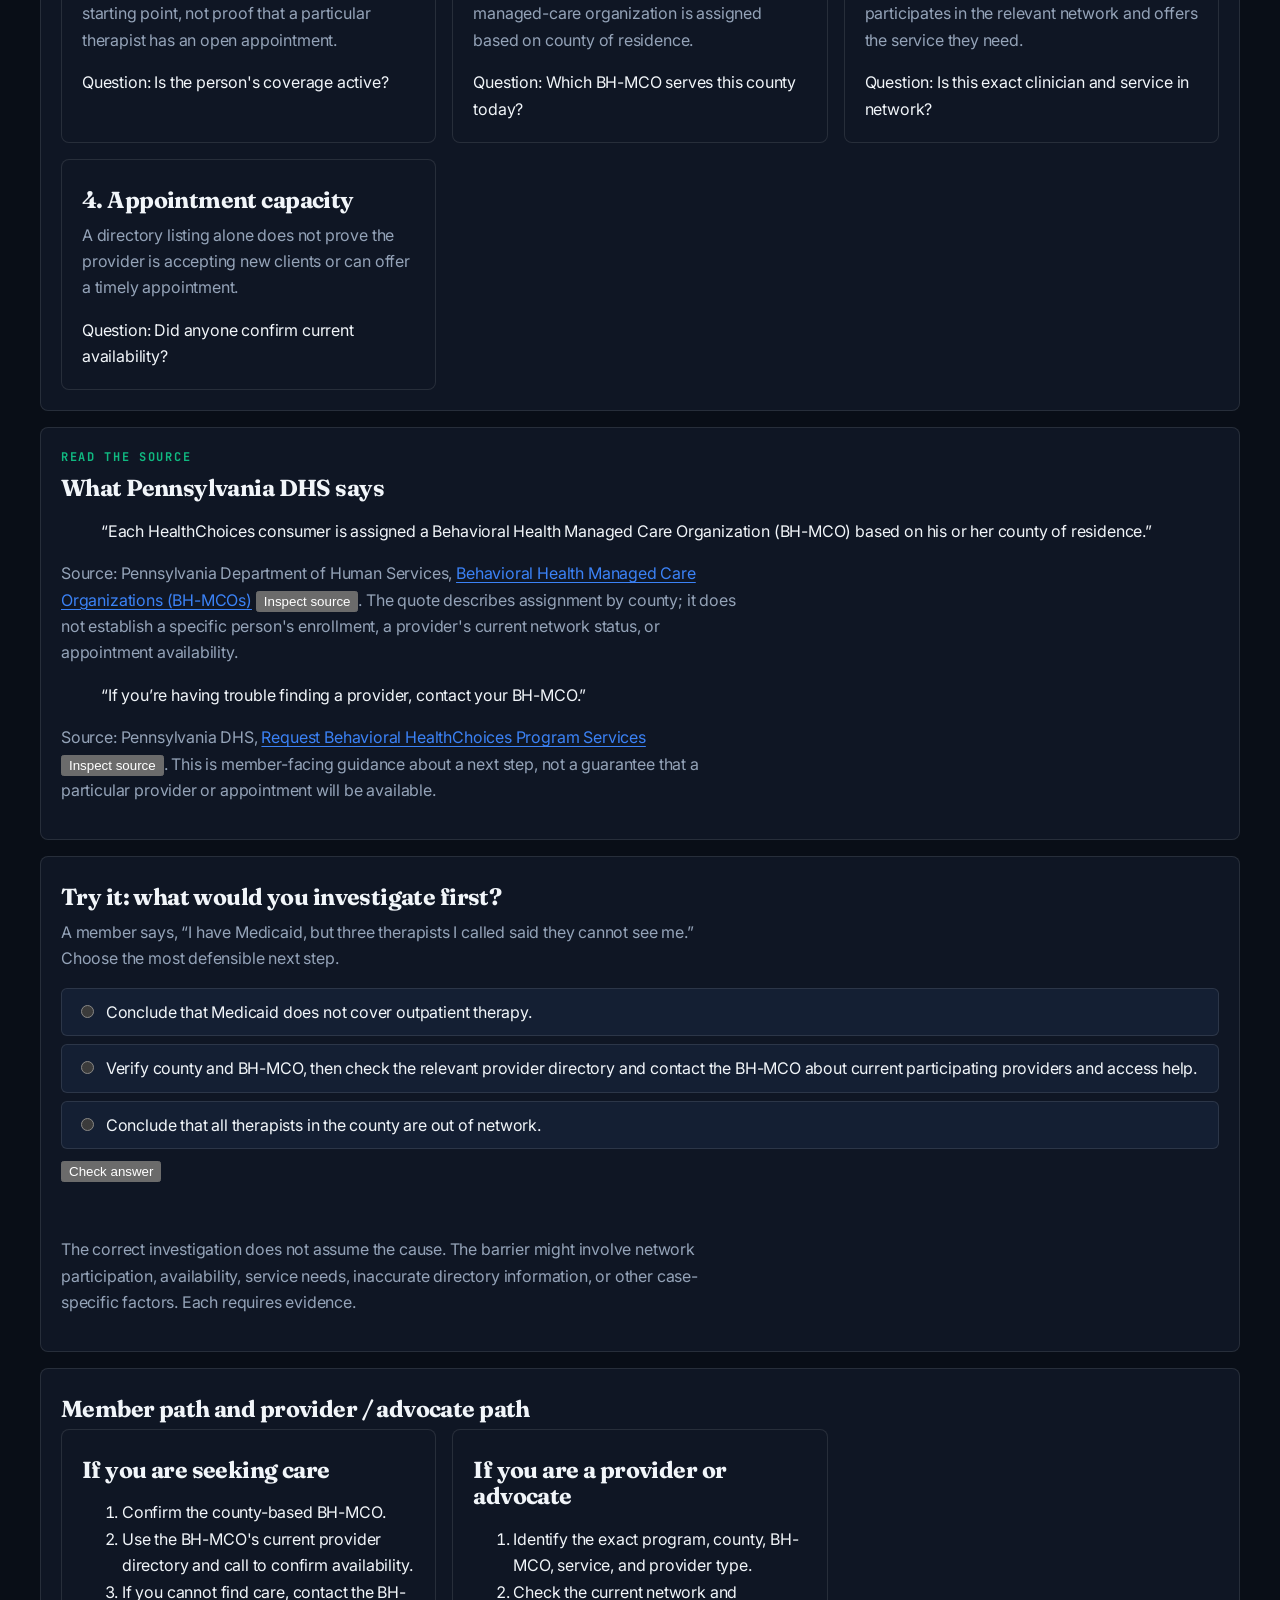
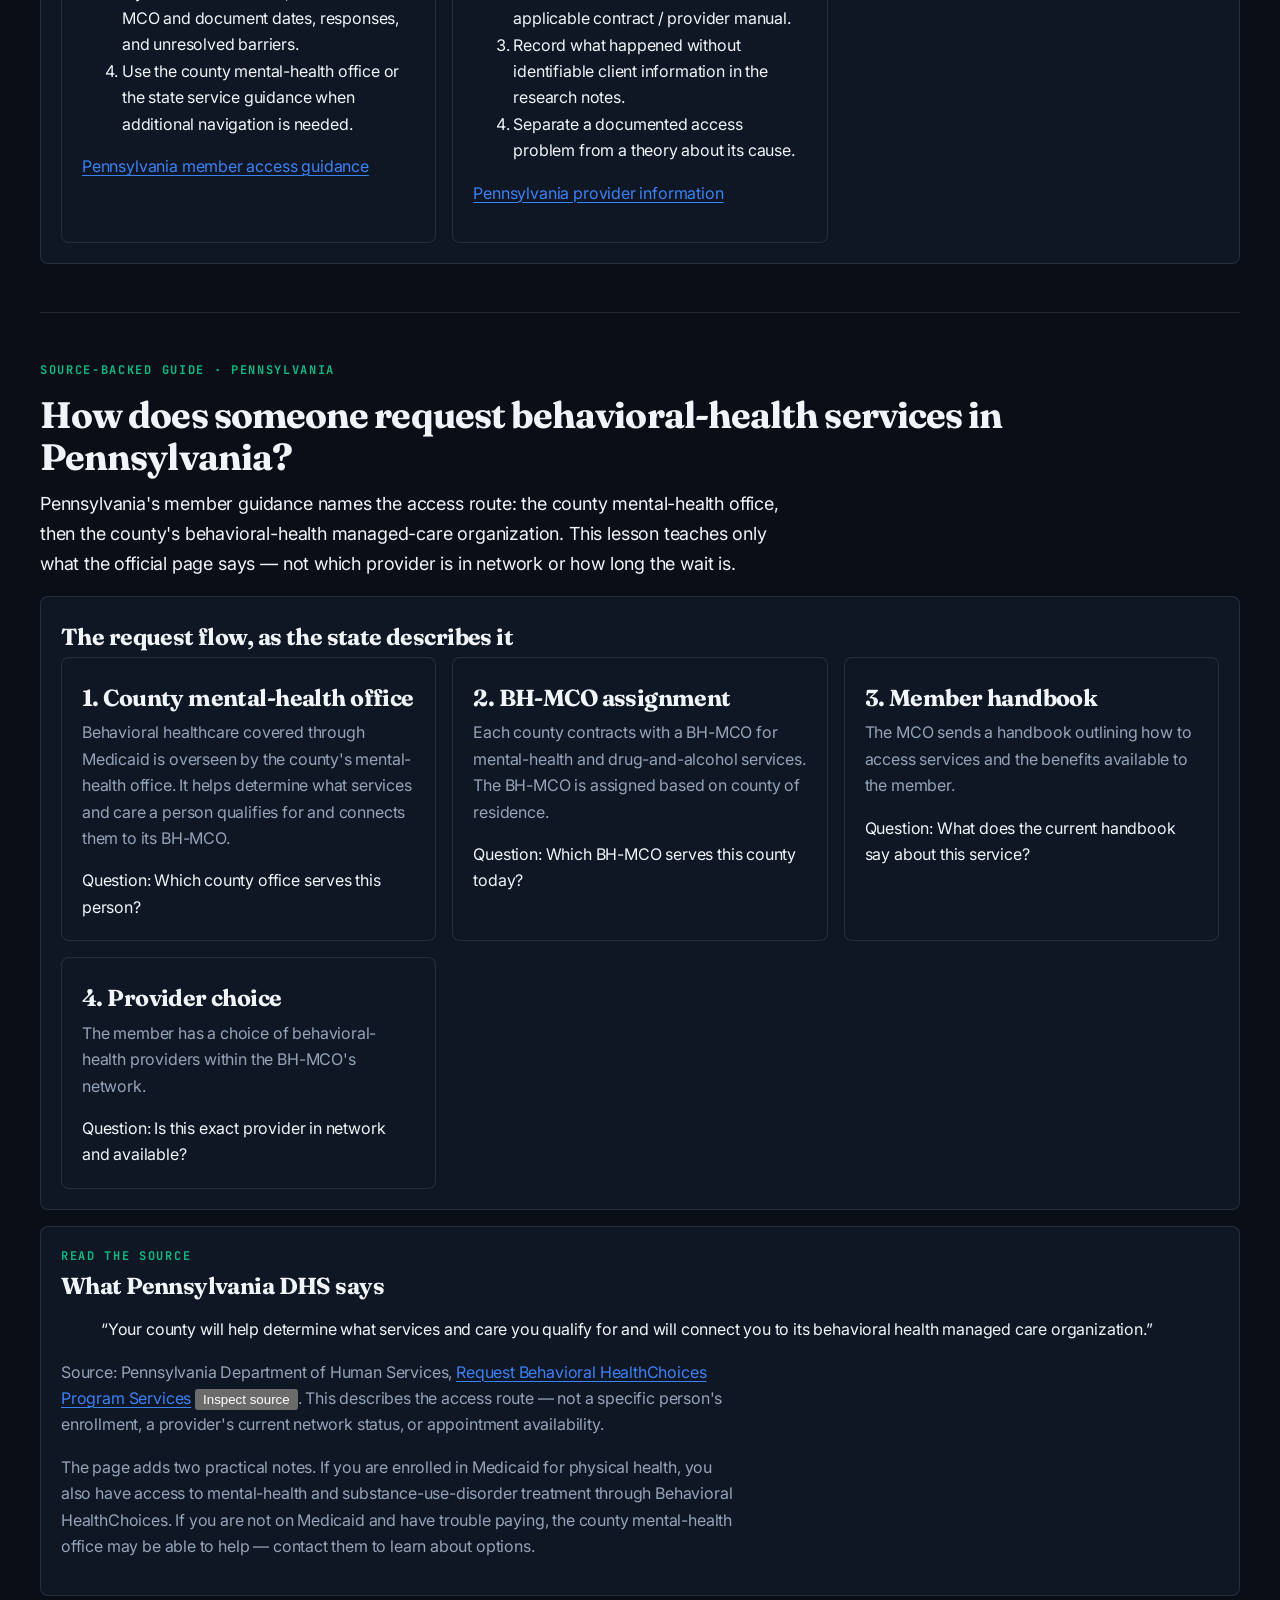
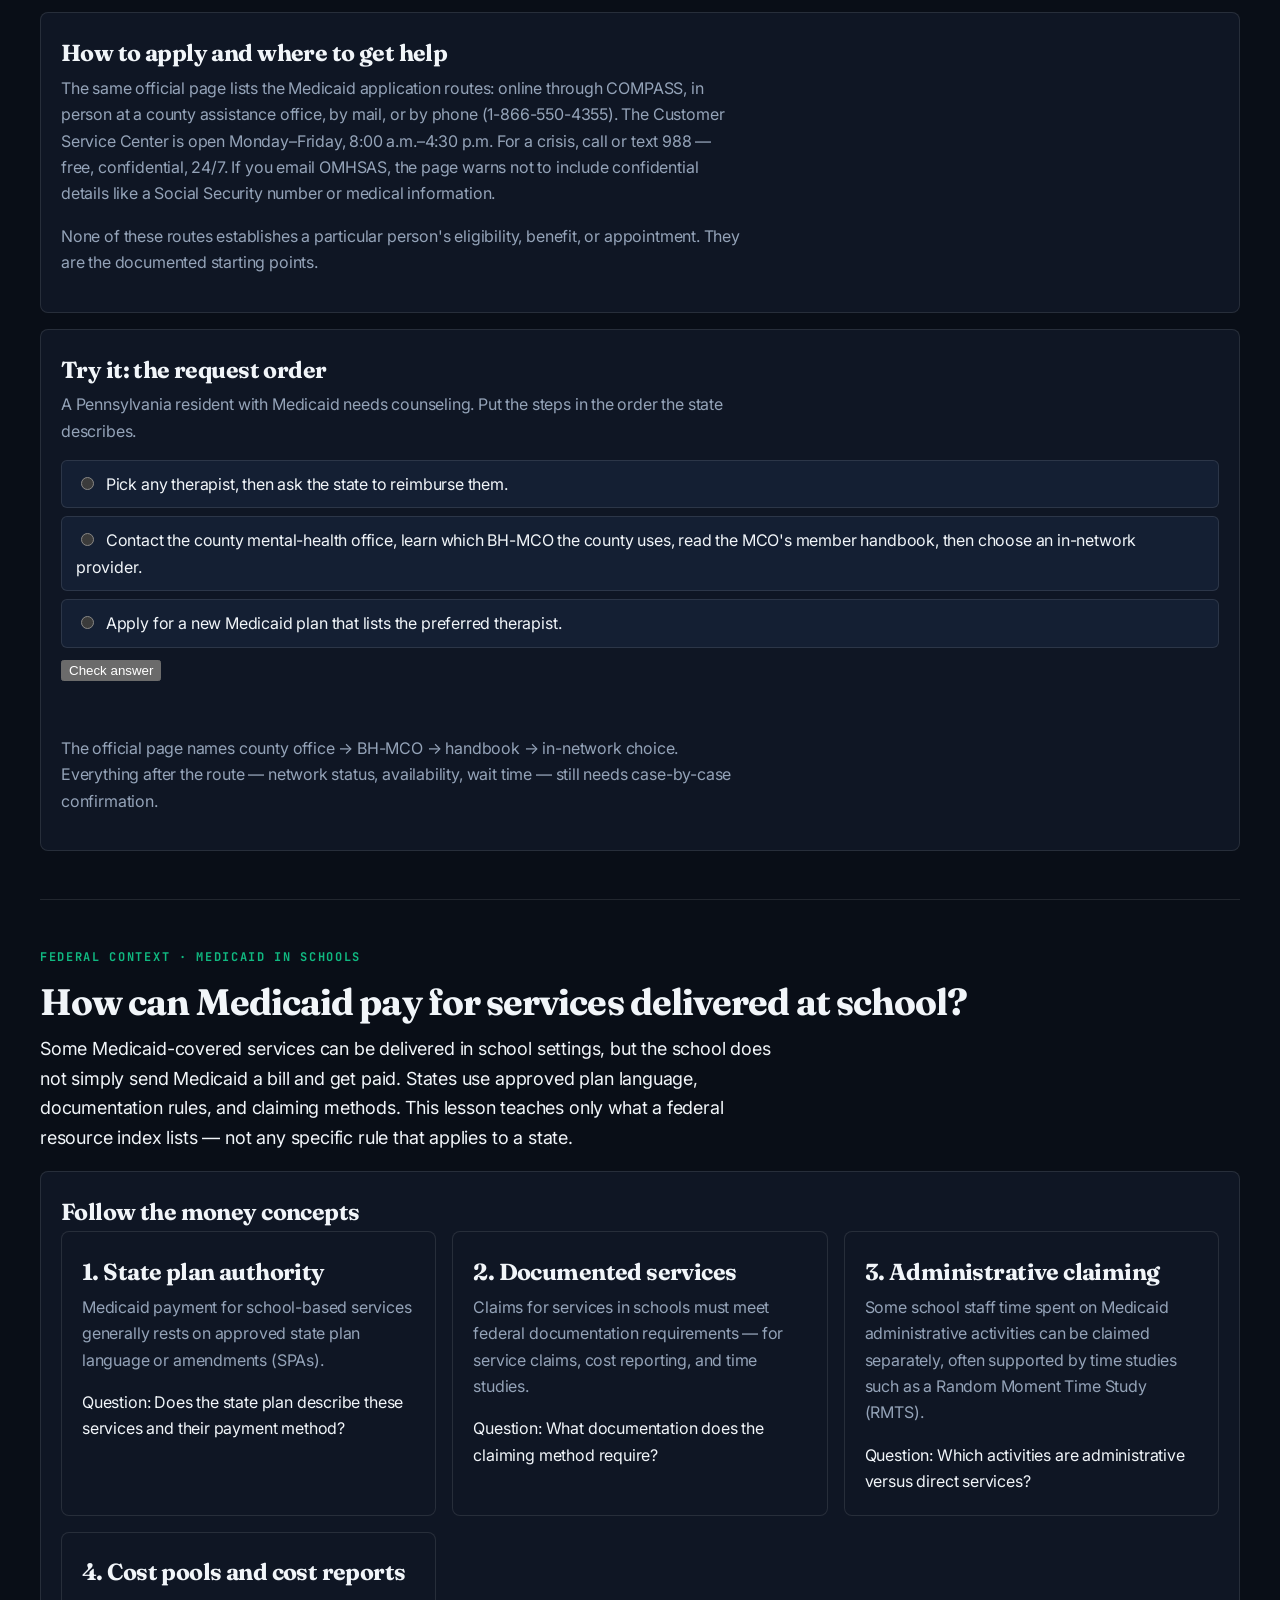
==== commit 5617e026: "feat(design): implement Riverbend Field Station publication-grade design system - Complete design-re" ====
--- a/learning-lab/index.html
+++ b/learning-lab/index.html
@@ -6,22 +6,30 @@
 <meta name="theme-color" content="#101a2c">
 <meta name="description" content="A high-school-friendly learning lab for mental health insurance, Medicaid financing, and access to care.">
 <title>Learning Lab | SimSurance</title>
-<style>
-:root{color-scheme:dark;--bg:#0b1220;--panel:#111d30;--panel2:#17263c;--ink:#eef4ff;--muted:#b3c1d6;--line:#2e405a;--blue:#7db8ff;--mint:#89e0ce;--gold:#f0c879;--radius:20px;font-family:ui-sans-serif,system-ui,-apple-system,BlinkMacSystemFont,"Segoe UI",sans-serif}
-*{box-sizing:border-box}html{scroll-behavior:smooth}body{margin:0;background:radial-gradient(ellipse at 85% 0%,#1a3454 0,transparent 40%),var(--bg);color:var(--ink);line-height:1.6}a{color:var(--blue)}a:focus-visible,button:focus-visible,summary:focus-visible,input:focus-visible{outline:3px solid var(--gold);outline-offset:3px}.wrap{width:min(1120px,calc(100% - 32px));margin:auto}.top{padding:24px 0;border-bottom:1px solid var(--line)}.brand{font-weight:800;letter-spacing:.04em}.brand span{color:var(--mint)}nav{display:flex;gap:18px;flex-wrap:wrap;margin-top:12px;font-size:.95rem}.hero{padding:64px 0 40px;display:grid;grid-template-columns:1.4fr .8fr;gap:28px;align-items:center}.eyebrow{text-transform:uppercase;letter-spacing:.14em;color:var(--mint);font-size:.78rem;font-weight:800}.hero h1{font-size:clamp(2.5rem,6vw,5rem);line-height:1.02;letter-spacing:-.045em;margin:.25em 0}.hero p{font-size:1.12rem;color:var(--muted);max-width:66ch}.orb{min-height:250px;border:1px solid var(--line);border-radius:28px;background:linear-gradient(145deg,#142944,#101b2e);display:grid;place-items:center;padding:24px;position:relative;overflow:hidden}.orbit{width:210px;height:210px;border:1px solid #5481a8;border-radius:50%;display:grid;place-items:center;position:relative}.orbit:before,.orbit:after{content:"";position:absolute;border:1px solid #365b7a;border-radius:50%;inset:22px}.orbit:after{inset:48px}.core{z-index:1;background:#1d4560;padding:18px;border-radius:18px;text-align:center;font-weight:800;box-shadow:0 0 0 8px #142a40}.node{position:absolute;background:var(--panel2);border:1px solid #45627f;border-radius:12px;padding:6px 9px;font-size:.8rem}.n1{top:0}.n2{right:-30px;top:43%}.n3{bottom:0}.n4{left:-30px;top:43%}.section{padding:32px 0}.section h2{font-size:clamp(1.7rem,4vw,2.4rem);margin:0 0 8px;letter-spacing:-.025em}.lede{color:var(--muted);max-width:75ch;margin-top:0}.levels,.cards{display:grid;grid-template-columns:repeat(3,1fr);gap:16px}.level,.lesson,.panel{background:linear-gradient(150deg,var(--panel),#0f1929);border:1px solid var(--line);border-radius:var(--radius);padding:22px}.level{cursor:pointer;text-align:left;color:inherit;font:inherit;transition:transform .15s,border-color .15s}.level:hover{transform:translateY(-2px);border-color:var(--blue)}.level[aria-pressed=true]{border-color:var(--mint);box-shadow:inset 0 0 0 1px var(--mint)}.num{font-size:.8rem;color:var(--mint);font-weight:800;letter-spacing:.1em}.level h3,.lesson h3{margin:.25em 0;font-size:1.25rem}.level p,.lesson p{color:var(--muted);margin:.3em 0}.pill{display:inline-block;border:1px solid #55728e;border-radius:99px;padding:4px 10px;font-size:.78rem;color:var(--blue);margin:8px 0}.lesson{display:flex;flex-direction:column;gap:8px}.lesson a{margin-top:auto;display:inline-block;font-weight:750}.mini-flow{display:flex;gap:8px;align-items:stretch;flex-wrap:wrap;margin:22px 0}.step{flex:1;min-width:118px;text-align:center;background:var(--panel2);border:1px solid var(--line);padding:14px 10px;border-radius:14px}.arrow{align-self:center;color:var(--mint);font-size:1.35rem}.simgrid{display:grid;grid-template-columns:1fr 1fr;gap:18px}.field{margin:18px 0}label{display:block;font-weight:700;margin-bottom:6px}input[type=range]{width:100%;accent-color:var(--mint)}output{display:block;font-size:1.8rem;font-weight:850;color:var(--mint);font-variant-numeric:tabular-nums}.result{background:#0a1524;border:1px solid var(--line);border-radius:16px;padding:20px}.mathrow{display:flex;justify-content:space-between;gap:20px;border-bottom:1px solid var(--line);padding:8px 0}.mathrow:last-child{border:0}.notice{border-left:3px solid var(--gold);padding:10px 14px;background:#211f1a;border-radius:0 12px 12px 0;color:#f4e4bf}.quiz{margin-top:20px;padding:20px;border:1px solid var(--line);border-radius:16px}.answers{display:grid;gap:8px;margin:12px 0}.answers button{background:var(--panel2);color:var(--ink);border:1px solid var(--line);border-radius:12px;padding:12px;text-align:left;font:inherit;cursor:pointer}.answers button:hover{border-color:var(--blue)}.feedback{min-height:3em;color:var(--mint)}details{border-bottom:1px solid var(--line);padding:14px 0}summary{font-weight:750;cursor:pointer}.muted{color:var(--muted)}footer{margin-top:50px;padding:28px 0;border-top:1px solid var(--line);color:var(--muted)}.btn{display:inline-block;background:var(--mint);color:#09201f;font-weight:800;padding:10px 16px;border-radius:12px;text-decoration:none;margin-top:8px}.small{font-size:.9rem}.hide{display:none!important}
-@media(max-width:760px){.hero{grid-template-columns:1fr;padding-top:42px}.orb{min-height:220px}.levels,.cards,.simgrid{grid-template-columns:1fr}.hero h1{font-size:clamp(2.7rem,13vw,4.5rem)}nav{gap:12px}.arrow{display:none}}
-@media(prefers-reduced-motion:reduce){*{scroll-behavior:auto!important;transition:none!important}}
-
-label{display:block;color:var(--muted);font-size:.9rem;font-weight:650}input[type="text"],input[type="number"],select,textarea{display:block;width:100%;margin-top:6px;border:1px solid var(--line);border-radius:10px;background:var(--panel2);color:var(--ink);padding:10px;font:inherit}textarea{resize:vertical}.answers label{display:block;border:1px solid var(--line);border-radius:10px;padding:10px;margin:8px 0;color:var(--ink);font-weight:500}.answers input[type="checkbox"]{margin-right:8px}
-</style>
 <link rel="stylesheet" href="./theme.css">
 <style>
-.system-map{display:flex;flex-direction:column;gap:7px;align-items:stretch;padding:18px;min-height:0}
-.map-title{display:flex;justify-content:space-between;gap:8px;font-size:.75rem;font-weight:850;letter-spacing:.1em;color:var(--mint);margin-bottom:4px}.map-title span{color:var(--muted);letter-spacing:0;font-weight:600}
-.journey-node{display:grid;grid-template-columns:34px 1fr;column-gap:10px;align-items:center;padding:10px 12px;border:1px solid #365b7a;background:linear-gradient(110deg,#172c43,#101c2d);border-radius:12px}
-.journey-node b{grid-row:span 2;color:var(--mint);font-size:.8rem}.journey-node strong{font-size:.98rem}.journey-node small{color:var(--muted)}.journey-link{text-align:center;color:var(--mint);line-height:1;font-size:1rem}
-.map-takeaway{border-top:1px solid var(--line);padding-top:10px;margin:5px 0 0!important;font-size:.88rem!important}
+/* Page-specific layout refinements augmenting theme.css */
+.system-map{display:flex;flex-direction:column;gap:8px;align-items:stretch;padding:20px;min-height:0;background:var(--panel);border:1px solid var(--hairline-rule);border-radius:var(--radius-lg)}
+.map-title{display:flex;justify-content:space-between;gap:8px;font-family:var(--font-mono);font-size:.74rem;font-weight:700;letter-spacing:.1em;color:var(--mint);margin-bottom:4px}
+.map-title span{color:var(--muted);letter-spacing:0;font-weight:500}
+.journey-node{display:grid;grid-template-columns:36px 1fr;column-gap:12px;align-items:center;padding:10px 14px;border:1px solid var(--hairline-rule);background:var(--panel2);border-radius:var(--radius-sm);transition:border-color 0.15s ease}
+.journey-node:hover{border-color:var(--blue)}
+.journey-node b{grid-row:span 2;font-family:var(--font-mono);color:var(--mint);font-size:.82rem}
+.journey-node strong{font-size:.95rem;color:var(--ink);font-family:var(--font-body);font-weight:600}
+.journey-node small{color:var(--muted);font-size:.78rem}
+.journey-link{text-align:center;color:var(--hairline-strong);line-height:1;font-size:.9rem}
+.map-takeaway{border-top:1px solid var(--hairline-rule);padding-top:10px;margin:6px 0 0!important;font-size:.82rem!important;color:var(--muted)}
 @media(min-width:761px){.system-map{max-width:440px;margin-inline:auto}}
+
+.answers label{display:block;border:1px solid var(--hairline-rule);border-radius:var(--radius-sm);padding:10px 14px;margin:8px 0;color:var(--ink);background:var(--panel2);cursor:pointer;transition:border-color 0.12s ease}
+.answers label:hover{border-color:var(--blue)}
+.answers input[type="radio"],.answers input[type="checkbox"]{margin-right:8px}
+.quiz{margin-top:20px;padding:20px;border:1px solid var(--hairline-rule);border-radius:var(--radius);background:var(--panel)}
+.feedback{min-height:2.5em;margin-top:8px;font-weight:600;font-size:.92rem}
+.simgrid{display:grid;grid-template-columns:1fr 1fr;gap:20px}
+@media(max-width:760px){.simgrid{grid-template-columns:1fr}}
+.field{margin:16px 0}
+.hide{display:none!important}
 </style>
 </head>
 <body>
@@ -32,14 +40,14 @@
 <main id="main">
 <section class="wrap hero" style="align-items:center;position:relative">
   <div>
-    <div style="display:inline-flex;align-items:center;gap:10px;background:rgba(127,225,189,0.12);border:1px solid rgba(127,225,189,0.35);padding:6px 14px;border-radius:99px;margin-bottom:14px">
-      <img src="./assets/glim-guide.svg" alt="Glim" width="26" height="26" style="image-rendering:pixelated;filter:drop-shadow(0 0 6px rgba(127,225,189,0.7))" />
+    <div style="display:inline-flex;align-items:center;gap:10px;background:var(--mint-tint);border:1px solid rgba(16,185,129,0.3);padding:6px 14px;border-radius:99px;margin-bottom:14px">
+      <img src="./assets/glim-guide.svg" alt="Glim" width="26" height="26" style="image-rendering:pixelated" />
       <span style="font-size:0.82rem;font-weight:700;color:var(--mint);letter-spacing:0.04em">Meet Glim, Your Master Insurance Guide</span>
     </div>
     <h1 style="margin:0 0 14px">Health insurance.<br><span style="color:var(--mint)">Taught by Glim.</span></h1>
-    <div style="background:linear-gradient(135deg,rgba(10,30,61,0.85),rgba(17,24,39,0.92));border:2px solid var(--mint);border-radius:14px;padding:16px 18px;margin-bottom:18px;box-shadow:0 8px 24px rgba(0,0,0,0.35);position:relative">
-      <div style="font-size:0.75rem;color:var(--mint);font-weight:700;letter-spacing:0.06em;text-transform:uppercase;margin-bottom:6px">Glim's Lesson Broadcast</div>
-      <p style="margin:0;color:#c8dde8;font-size:0.95rem;line-height:1.6">
+    <div class="glim-broadcast">
+      <div class="glim-broadcast-title">Glim's Lesson Broadcast</div>
+      <p>
         &ldquo;Welcome! I&rsquo;m Glim. I will teach you the entire health insurance machine: every provider, every statutory contract, billing lifecycles, and why having coverage doesn&rsquo;t mean an immediate appointment slot. I cite real laws and quote state contracts directly so you learn ground truth.&rdquo;
       </p>
     </div>
@@ -47,8 +55,8 @@
       Built for curious students, clinicians, families, and policy learners. Understand every stakeholder: members, solo/group clinicians, inpatient psychiatric facilities, MCO carve-outs, and CMS/State oversight.
     </p>
     <div style="display:flex;gap:12px;margin-bottom:12px;flex-wrap:wrap;align-items:center">
-      <a class="btn" href="./visual-journey.html" style="background:var(--mint);color:#081b2a;font-weight:800;font-size:1.02rem;box-shadow:0 0 20px rgba(127,225,189,0.45);padding:12px 22px">🎮 Begin Learning with Glim (Riverbend Pixel World) →</a>
-      <a class="btn" href="#start" style="background:rgba(255,255,255,0.06);border:1px solid var(--line);color:var(--text)">Browse Textbook Lessons ↓</a>
+      <a class="btn" href="./visual-journey.html" style="background:var(--mint);color:#081b2a;font-weight:800;font-size:1.02rem;padding:12px 22px">🎮 Begin Learning with Glim (Riverbend Pixel World) →</a>
+      <a class="btn btn-secondary" href="#start">Browse Textbook Lessons ↓</a>
     </div>
     <p class="small" style="color:var(--muted);margin:0">100% Client-Side · PA HealthChoices, Act 68, Act 111 &amp; MHPAEA Statutory Citations · 8 Discovery Seals</p>
   </div>
@@ -67,10 +75,10 @@
   </div>
 </section>
 <section class="wrap section" aria-labelledby="visual-journey-feature-title">
-  <div class="panel" style="display:flex;align-items:center;justify-content:space-between;gap:24px;flex-wrap:wrap;border:2px solid var(--mint);background:linear-gradient(135deg,rgba(74,222,128,0.06) 0%,rgba(56,189,248,0.08) 100%);position:relative;overflow:hidden">
+  <div class="panel outset-bench" style="display:flex;align-items:center;justify-content:space-between;gap:24px;flex-wrap:wrap;position:relative;overflow:hidden">
     <div style="flex:1;min-width:280px">
       <div class="eyebrow" style="color:var(--mint);display:flex;align-items:center;gap:6px">
-        <span style="display:inline-block;width:8px;height:8px;background:var(--mint);border-radius:50%;box-shadow:0 0 8px var(--mint)"></span>
+        <span style="display:inline-block;width:8px;height:8px;background:var(--mint);border-radius:50%"></span>
         16-Bit Explorable Simulation · Riverbend County
       </div>
       <h2 id="visual-journey-feature-title" style="margin:.3em 0 .2em;font-size:1.6rem">Riverbend Pixel World: Glim Teaches All 8 Chambers</h2>
@@ -78,15 +86,15 @@
         Walk with Glim into 8 interactive chambers: Town Hall (Coverage), Waiting Station (Queue Dynamics), Care Clinic (Workforce Bottleneck), Town Bank (Ledger Firewall), Claims Post (4-Point Adjudication), County Terminal (In-Browser Python WASM), Town Archives (Policy Provenance), and Crossroads (3 Stakeholder Perspectives). Collect all 8 Discovery Seals!
       </p>
       <div style="display:flex;gap:12px;margin-top:14px;flex-wrap:wrap;align-items:center">
-        <a class="btn" href="./visual-journey.html" style="background:var(--mint);color:#081b2a;font-weight:700;box-shadow:0 0 16px rgba(74,222,128,0.35)">🎮 Enter Riverbend Pixel World with Glim →</a>
+        <a class="btn" href="./visual-journey.html" style="background:var(--mint);color:#081b2a;font-weight:700">🎮 Enter Riverbend Pixel World with Glim →</a>
         <span class="small" style="color:var(--muted)">8 interactive chambers · 8 discovery seals · 100% client-side</span>
       </div>
     </div>
-    <div style="display:flex;align-items:center;gap:14px;background:rgba(8,22,40,0.5);padding:14px 18px;border-radius:12px;border:1px solid rgba(127,225,189,0.25)">
-      <img src="./assets/glim-celebrate.svg" alt="Glim the firefly guide" width="56" height="56" style="image-rendering:pixelated;filter:drop-shadow(0 0 10px rgba(127,225,189,0.5))">
+    <div style="display:flex;align-items:center;gap:14px;background:var(--panel2);padding:14px 18px;border-radius:var(--radius);border:1px solid var(--hairline-rule)">
+      <img src="./assets/glim-celebrate.svg" alt="Glim the firefly guide" width="56" height="56" style="image-rendering:pixelated">
       <div>
-        <div style="font-size:0.75rem;font-weight:700;letter-spacing:0.08em;color:var(--mint)">8 DISCOVERY SEALS</div>
-        <div style="font-size:0.8rem;color:var(--text);line-height:1.4">✦ Coverage · ✦ Queue · ✦ Clinic · ✦ Ledger<br>✦ Claims · ✦ Python · ✦ Archives · ✦ Journeys</div>
+        <div style="font-size:0.75rem;font-weight:700;letter-spacing:0.08em;color:var(--mint);font-family:var(--font-mono)">8 DISCOVERY SEALS</div>
+        <div style="font-size:0.8rem;color:var(--ink);line-height:1.4">✦ Coverage · ✦ Queue · ✦ Clinic · ✦ Ledger<br>✦ Claims · ✦ Python · ✦ Archives · ✦ Journeys</div>
       </div>
     </div>
   </div>
--- a/learning-lab/theme.css
+++ b/learning-lab/theme.css
@@ -1,138 +1,640 @@
-/* SimSurance Learning Lab visual-first design system. Shared by all lesson pages. */
+/* SimSurance Learning Lab: The Riverbend Field Station
+   Publication-grade design system synthesized from:
+   - The Pudding (investigative narrative dispatches, data tags)
+   - Stripe Press (architectural hairline rules, extreme macro/micro scale, book permanence)
+   - Distill.pub (asymmetric margin annotations, outset figures, zero card soup)
+   - Our World in Data (statutory provenance, tabular numerical ledgers, methodological caveats)
+   - Bartosz Ciechanowski (color-tethered text keywords, tactile instrument dials)
+*/
+
+@import url('https://fonts.googleapis.com/css2?family=Fraunces:ital,opsz,wght@0,9..144,400..800;1,9..144,400&family=Inter:wght@400;500;600;700;800&family=JetBrains+Mono:wght@400;500;700&display=swap');
+
 :root {
-  --ll-space: clamp(12px, 2vw, 22px);
-  --red: #ff8f85;
-}
-
-/* Light mode option for learners who prefer warm paper readability */
+  color-scheme: dark;
+
+  /* Typography Stacks */
+  --font-display: "Fraunces", "Newsreader", "Charter", "Georgia", serif;
+  --font-body: "Inter", -apple-system, BlinkMacSystemFont, "Segoe UI", Roboto, sans-serif;
+  --font-mono: "JetBrains Mono", "SF Mono", Menlo, Consolas, monospace;
+
+  /* Spacing Scale */
+  --space-2xs: 4px;
+  --space-xs: 8px;
+  --space-sm: 12px;
+  --space-md: 20px;
+  --space-lg: 32px;
+  --space-xl: 48px;
+  --space-2xl: 72px;
+  --ll-space: clamp(12px, 2vw, 24px);
+
+  /* Default Dark Field Station Tokens (Tactile Archival Slate) */
+  --bg: #090e17;
+  --surface-canvas: #090e17;
+  --panel: #0f1624;
+  --panel2: #141f33;
+  --panel3: #0b111e;
+  --surface-outset: #162238;
+  --ink: #f1f5f9;
+  --muted: #94a3b8;
+  --muted-subtle: #64748b;
+  --line: rgba(255, 255, 255, 0.12);
+  --hairline-rule: rgba(255, 255, 255, 0.10);
+  --hairline-strong: rgba(255, 255, 255, 0.22);
+
+  /* Semantic System Tokens */
+  --blue: #3b82f6;          /* Riverbend Cobalt: claims, payments, primary links */
+  --blue-tint: rgba(59, 130, 246, 0.12);
+  --mint: #10b981;          /* Forest Reserve: capitation pools, approved claims */
+  --mint-tint: rgba(16, 185, 129, 0.12);
+  --gold: #f59e0b;          /* Archival Amber: wait queues, bottlenecks, reviews */
+  --gold-tint: rgba(245, 158, 11, 0.14);
+  --red: #ef4444;           /* Regulatory Crimson: denials, hard caps */
+  --red-tint: rgba(239, 68, 68, 0.14);
+  --cyan: #06b6d4;
+  --radius: 8px;
+  --radius-sm: 6px;
+  --radius-lg: 12px;
+}
+
+/* Light Mode: Warm Archival Paper & Ink Ledger */
 html[data-theme="light"] {
   color-scheme: light;
-  --bg: #f6f8fc;
+  --bg: #fcfbf9;
+  --surface-canvas: #fcfbf9;
   --panel: #ffffff;
-  --panel2: #eef3fa;
-  --ink: #0f1b2d;
-  --muted: #465870;
-  --line: #cbd6e6;
-  --blue: #0b5cab;
-  --mint: #0d7a68;
-  --gold: #946200;
+  --panel2: #f4f6fa;
+  --panel3: #eceef5;
+  --surface-outset: #f1f4f9;
+  --ink: #0f172a;
+  --muted: #475569;
+  --muted-subtle: #64748b;
+  --line: rgba(15, 23, 42, 0.14);
+  --hairline-rule: rgba(15, 23, 42, 0.10);
+  --hairline-strong: rgba(15, 23, 42, 0.25);
+
+  --blue: #1d4ed8;
+  --blue-tint: rgba(29, 78, 216, 0.08);
+  --mint: #047857;
+  --mint-tint: rgba(4, 120, 87, 0.08);
+  --gold: #b45309;
+  --gold-tint: rgba(180, 83, 9, 0.09);
   --red: #b91c1c;
-}
+  --red-tint: rgba(185, 28, 28, 0.08);
+  --cyan: #0284c7;
+}
+
 html[data-theme="light"] body {
-  background: radial-gradient(ellipse at 85% 0%, #dce8fa 0, transparent 45%), var(--bg) !important;
-}
-html[data-theme="light"] nav {
-  background: rgba(246, 248, 252, 0.94) !important;
-}
+  background: var(--surface-canvas) !important;
+  color: var(--ink) !important;
+}
+
+html[data-theme="light"] nav,
+html[data-theme="light"] header.top {
+  background: rgba(252, 251, 249, 0.94) !important;
+  border-bottom: 1px solid var(--hairline-rule) !important;
+}
+
 html[data-theme="light"] .level,
 html[data-theme="light"] .lesson,
 html[data-theme="light"] .panel,
 html[data-theme="light"] .card,
 html[data-theme="light"] .orb {
   background: var(--panel) !important;
-  box-shadow: 0 2px 10px rgba(15, 27, 45, 0.04);
-}
+  border-color: var(--hairline-rule) !important;
+  box-shadow: none !important;
+}
+
 html[data-theme="light"] .result,
 html[data-theme="light"] .math,
 html[data-theme="light"] .status,
 html[data-theme="light"] .lane-end,
 html[data-theme="light"] .decision-outputs > div,
 html[data-theme="light"] .journey-node,
-html[data-theme="light"] .node {
+html[data-theme="light"] .node,
+html[data-theme="light"] details {
   background: var(--panel2) !important;
   color: var(--ink) !important;
-}
+  border-color: var(--hairline-rule) !important;
+}
+
 html[data-theme="light"] .notice,
 html[data-theme="light"] .callout {
-  background: #fff8e6 !important;
-  color: #3d2c00 !important;
-  border-left-color: #d99b00 !important;
-}
+  background: #fef8ee !important;
+  color: #78350f !important;
+  border-left-color: var(--gold) !important;
+}
+
 html[data-theme="light"] .btn {
   background: var(--mint) !important;
   color: #ffffff !important;
 }
-html[data-theme="light"] details {
-  background: var(--panel2) !important;
-}
-
-/* High-contrast mode for low-vision accessibility */
+
+/* High-Contrast Mode for Low-Vision & Accessibility */
 html[data-theme="contrast"] {
   color-scheme: dark;
   --bg: #000000;
-  --panel: #080808;
-  --panel2: #121212;
+  --surface-canvas: #000000;
+  --panel: #050505;
+  --panel2: #101010;
+  --panel3: #181818;
+  --surface-outset: #101010;
   --ink: #ffffff;
-  --muted: #e0e0e0;
+  --muted: #e2e8f0;
+  --muted-subtle: #cbd5e1;
   --line: #ffffff;
-  --blue: #5ce1e6;
-  --mint: #00ffaa;
-  --gold: #ffea00;
-  --red: #ff6b6b;
-}
+  --hairline-rule: #ffffff;
+  --hairline-strong: #ffffff;
+  --blue: #60a5fa;
+  --blue-tint: #002244;
+  --mint: #34d399;
+  --mint-tint: #003322;
+  --gold: #fbbf24;
+  --gold-tint: #332200;
+  --red: #f87171;
+  --red-tint: #440000;
+}
+
 html[data-theme="contrast"] body {
   background: #000000 !important;
 }
 
-html { scroll-padding-top: 96px; }
-body { line-height: 1.5; }
-.wrap { width: min(1240px, calc(100% - 28px)); }
-.head, .top { padding-block: 12px; }
-nav {
+/* Global Reset & Base Typography */
+*, *::before, *::after {
+  box-sizing: border-box;
+}
+
+html {
+  scroll-padding-top: 88px;
+  scroll-behavior: smooth;
+  font-size: 16px;
+}
+
+body {
+  margin: 0;
+  font-family: var(--font-body);
+  color: var(--ink);
+  background: var(--bg);
+  line-height: 1.65;
+  letter-spacing: -0.011em;
+  -webkit-font-smoothing: antialiased;
+  -moz-osx-font-smoothing: grayscale;
+}
+
+/* Headings with Editorial Serif Character */
+h1, h2, h3, h4, .hero h1, .section h2 {
+  font-family: var(--font-display);
+  font-weight: 700;
+  color: var(--ink);
+  letter-spacing: -0.025em;
+  line-height: 1.15;
+}
+
+h1 { font-size: clamp(2.4rem, 5vw, 3.8rem); margin: 0.25em 0 0.4em; }
+h2 { font-size: clamp(1.6rem, 3.2vw, 2.3rem); margin: 0.35em 0 0.3em; }
+h3 { font-size: clamp(1.15rem, 2vw, 1.45rem); margin: 0.3em 0 0.25em; }
+h4 { font-size: 1.05rem; margin: 0.25em 0; }
+
+p, .lede {
+  color: var(--muted);
+  max-width: 68ch;
+  margin: 0.5em 0 1em;
+}
+
+.lede {
+  font-size: 1.125rem;
+  line-height: 1.65;
+  color: var(--ink);
+}
+
+a {
+  color: var(--blue);
+  text-decoration: underline;
+  text-decoration-thickness: 1px;
+  text-underline-offset: 3px;
+  transition: color 0.15s ease;
+}
+
+a:hover {
+  color: var(--mint);
+}
+
+/* Accessible Focus States */
+a:focus-visible,
+button:focus-visible,
+summary:focus-visible,
+input:focus-visible,
+select:focus-visible {
+  outline: 2px solid var(--blue) !important;
+  outline-offset: 3px !important;
+}
+
+/* Architectural Layout Wrappers */
+.wrap {
+  width: min(1200px, calc(100% - 36px));
+  margin-inline: auto;
+}
+
+/* Top Station Navigation */
+header.top {
   position: sticky;
   top: 0;
-  z-index: 20;
+  z-index: 50;
+  padding: 10px 0;
+  background: rgba(9, 14, 23, 0.92);
+  backdrop-filter: blur(14px);
+  border-bottom: 1px solid var(--hairline-rule);
+}
+
+.brand {
+  font-family: var(--font-mono);
+  font-size: 0.88rem;
+  font-weight: 700;
+  letter-spacing: 0.12em;
+  text-transform: uppercase;
+}
+
+.brand span {
+  color: var(--mint);
+}
+
+nav {
+  display: flex;
+  gap: 16px;
+  flex-wrap: wrap;
+  margin-top: 8px;
+  font-size: 0.88rem;
+  font-family: var(--font-body);
+}
+
+nav a {
+  color: var(--muted);
+  text-decoration: none;
+  font-weight: 500;
+  padding: 2px 0;
+  transition: color 0.15s ease;
+}
+
+nav a:hover {
+  color: var(--ink);
+}
+
+/* Section Framing & Architectural Hairlines (Zero Card Soup) */
+.section {
+  padding-block: var(--space-xl);
+  border-bottom: 1px solid var(--hairline-rule);
+}
+
+.section:last-of-type {
+  border-bottom: none;
+}
+
+.eyebrow {
+  font-family: var(--font-mono);
+  text-transform: uppercase;
+  letter-spacing: 0.14em;
+  color: var(--mint);
+  font-size: 0.75rem;
+  font-weight: 700;
+  margin-bottom: 6px;
+}
+
+/* Hero Section */
+.hero {
+  padding-block: var(--space-xl) var(--space-lg);
+  display: grid;
+  grid-template-columns: 1.35fr 0.85fr;
+  gap: var(--space-lg);
+  align-items: start;
+}
+
+/* Glim Field Broadcast Badge */
+.glim-broadcast {
+  background: var(--panel);
+  border: 1px solid var(--hairline-rule);
+  border-left: 3px solid var(--mint);
+  padding: 18px 20px;
+  margin: var(--space-md) 0;
+  border-radius: 0 var(--radius) var(--radius) 0;
+}
+
+.glim-broadcast-title {
+  font-family: var(--font-mono);
+  font-size: 0.74rem;
+  font-weight: 700;
+  letter-spacing: 0.1em;
+  text-transform: uppercase;
+  color: var(--mint);
+  margin-bottom: 8px;
+  display: flex;
+  align-items: center;
+  gap: 8px;
+}
+
+.glim-broadcast p {
+  color: var(--ink);
+  font-size: 0.98rem;
+  line-height: 1.6;
   margin: 0;
-  padding: 10px 0;
-  background: rgba(11, 18, 32, 0.94);
-  backdrop-filter: blur(14px);
-  border-bottom: 1px solid var(--line);
-}
-.hero { padding: clamp(22px, 4vw, 42px) 0 18px; gap: 20px; }
-.hero h1 { max-width: 15ch; font-size: clamp(2.1rem, 4.6vw, 4.1rem); line-height: 1.01; margin: 0.22em 0; }
-.hero p, .lede { font-size: 1rem; max-width: 64ch; }
-.section { padding: 18px 0; }
-.section h2 { font-size: clamp(1.4rem, 3vw, 2rem); }
-.level, .lesson, .panel { padding: clamp(14px, 1.8vw, 20px); border-radius: 17px; }
-.levels, .cards { gap: 12px; }
-.level, .lesson { position: relative; overflow: hidden; }
-.level:before, .lesson:before {
-  content: "";
+}
+
+/* Asymmetric Margins & Distill-Style Gutters */
+.editorial-grid {
+  display: grid;
+  grid-template-columns: minmax(0, 1fr) 280px;
+  gap: var(--space-lg);
+  align-items: start;
+}
+
+.margin-gutter {
+  font-size: 0.85rem;
+  line-height: 1.5;
+  color: var(--muted);
+  border-left: 1px solid var(--hairline-rule);
+  padding-left: 16px;
+}
+
+.margin-note {
+  margin-bottom: var(--space-md);
+}
+
+.margin-note strong {
   display: block;
-  width: 42px;
-  height: 5px;
-  border-radius: 9px;
-  background: linear-gradient(90deg, var(--mint), var(--blue));
-  margin-bottom: 10px;
-}
-.level:hover, .lesson:hover { border-color: var(--blue); transform: translateY(-2px); }
-.level, .lesson { transition: transform 0.16s, border-color 0.16s; }
-.mini-flow, .flow { gap: 10px; }
-.actor { min-height: 0; padding: 14px; }
-.panel { margin: 10px 0; }
-.statgrid, .grid { gap: 12px; }
-footer { margin-top: 24px; padding: 16px 0; }
-button, input, select { max-width: 100%; }
-svg { max-width: 100%; height: auto; }
-details {
-  border: 1px solid var(--line);
-  border-radius: 12px;
-  padding: 10px 14px;
-  background: rgba(23, 38, 60, 0.55);
-}
-details + details { margin-top: 8px; }
-summary { cursor: pointer; font-weight: 750; }
-.small, .muted { line-height: 1.45; }
-
-/* Persistent Learner Bar (Progress + Evidence Drawer + Theme Toggle) */
+  font-family: var(--font-mono);
+  font-size: 0.75rem;
+  color: var(--mint);
+  letter-spacing: 0.08em;
+  margin-bottom: 4px;
+}
+
+/* Outset Scientific Bench / Diorama Frame */
+.outset-bench {
+  background: var(--surface-outset);
+  border: 1px solid var(--hairline-strong);
+  border-radius: var(--radius-lg);
+  padding: var(--space-md);
+  margin-block: var(--space-md);
+}
+
+/* Ciechanowski Color-Tethered Keywords */
+.kw-blue {
+  color: var(--blue);
+  background: var(--blue-tint);
+  padding: 2px 6px;
+  border-radius: 4px;
+  font-weight: 600;
+  font-family: var(--font-mono);
+  font-size: 0.88em;
+  border: 1px solid rgba(59, 130, 246, 0.25);
+}
+
+.kw-amber {
+  color: var(--gold);
+  background: var(--gold-tint);
+  padding: 2px 6px;
+  border-radius: 4px;
+  font-weight: 600;
+  font-family: var(--font-mono);
+  font-size: 0.88em;
+  border: 1px solid rgba(245, 158, 11, 0.25);
+}
+
+.kw-mint {
+  color: var(--mint);
+  background: var(--mint-tint);
+  padding: 2px 6px;
+  border-radius: 4px;
+  font-weight: 600;
+  font-family: var(--font-mono);
+  font-size: 0.88em;
+  border: 1px solid rgba(16, 185, 129, 0.25);
+}
+
+.kw-red {
+  color: var(--red);
+  background: var(--red-tint);
+  padding: 2px 6px;
+  border-radius: 4px;
+  font-weight: 600;
+  font-family: var(--font-mono);
+  font-size: 0.88em;
+  border: 1px solid rgba(239, 68, 68, 0.25);
+}
+
+/* Tactile Buttons */
+.btn {
+  display: inline-flex;
+  align-items: center;
+  gap: 8px;
+  background: var(--mint);
+  color: #061917;
+  font-family: var(--font-body);
+  font-weight: 700;
+  font-size: 0.95rem;
+  padding: 10px 18px;
+  border-radius: var(--radius-sm);
+  text-decoration: none;
+  cursor: pointer;
+  border: 1px solid rgba(0, 0, 0, 0.15);
+  transition: transform 0.12s ease, filter 0.12s ease;
+}
+
+.btn:hover {
+  filter: brightness(1.08);
+  transform: translateY(-1px);
+}
+
+.btn:active {
+  transform: translateY(1px);
+}
+
+.btn-secondary {
+  background: var(--panel2);
+  color: var(--ink);
+  border: 1px solid var(--hairline-rule);
+}
+
+.btn-secondary:hover {
+  border-color: var(--blue);
+  color: var(--blue);
+}
+
+/* Levels & Lesson Catalog (Dispatch Grid) */
+.levels, .cards {
+  display: grid;
+  grid-template-columns: repeat(3, minmax(0, 1fr));
+  gap: 16px;
+}
+
+.level, .lesson, .panel {
+  background: var(--panel);
+  border: 1px solid var(--hairline-rule);
+  border-radius: var(--radius);
+  padding: 20px;
+  transition: border-color 0.15s ease, transform 0.15s ease;
+  position: relative;
+}
+
+.level {
+  cursor: pointer;
+  text-align: left;
+  color: inherit;
+  font: inherit;
+}
+
+.level:hover, .lesson:hover {
+  border-color: var(--hairline-strong);
+  transform: translateY(-2px);
+}
+
+.level[aria-pressed="true"] {
+  border-color: var(--mint);
+  box-shadow: inset 0 0 0 1px var(--mint);
+}
+
+.num {
+  font-family: var(--font-mono);
+  font-size: 0.76rem;
+  color: var(--mint);
+  font-weight: 700;
+  letter-spacing: 0.12em;
+}
+
+.pill {
+  display: inline-block;
+  border: 1px solid var(--hairline-rule);
+  border-radius: 4px;
+  padding: 3px 8px;
+  font-family: var(--font-mono);
+  font-size: 0.74rem;
+  color: var(--blue);
+  margin: 6px 0;
+}
+
+/* Tactile Range Sliders (Ciechanowski Principle) */
+input[type="range"] {
+  width: 100%;
+  height: 6px;
+  background: var(--panel2);
+  border: 1px solid var(--hairline-rule);
+  border-radius: 99px;
+  accent-color: var(--mint);
+  outline: none;
+}
+
+input[type="range"]::-webkit-slider-thumb {
+  -webkit-appearance: none;
+  width: 18px;
+  height: 18px;
+  border-radius: 50%;
+  background: var(--mint);
+  cursor: pointer;
+  border: 2px solid var(--surface-canvas);
+  box-shadow: 0 0 0 1px var(--mint);
+}
+
+output {
+  display: block;
+  font-family: var(--font-mono);
+  font-size: 1.75rem;
+  font-weight: 700;
+  color: var(--mint);
+  font-variant-numeric: tabular-nums;
+}
+
+/* Tabular Financial Results */
+.result {
+  background: var(--panel3);
+  border: 1px solid var(--hairline-rule);
+  border-radius: var(--radius);
+  padding: 20px;
+  font-family: var(--font-mono);
+}
+
+.mathrow {
+  display: flex;
+  justify-content: space-between;
+  gap: 16px;
+  border-bottom: 1px solid var(--hairline-rule);
+  padding: 9px 0;
+  font-size: 0.92rem;
+  font-variant-numeric: tabular-nums;
+}
+
+.mathrow:last-child {
+  border-bottom: none;
+}
+
+/* Methodological Caveat / Notice */
+.notice, .callout {
+  border-left: 3px solid var(--gold);
+  padding: 12px 16px;
+  background: var(--gold-tint);
+  border-radius: 0 var(--radius-sm) var(--radius-sm) 0;
+  color: var(--ink);
+  font-size: 0.92rem;
+  line-height: 1.55;
+}
+
+/* Role-Based Audience Grid */
+.audience-grid {
+  display: grid;
+  grid-template-columns: repeat(4, minmax(0, 1fr));
+  gap: 14px;
+  margin-top: 14px;
+}
+
+.audience-card {
+  border: 1px solid var(--hairline-rule);
+  border-radius: var(--radius);
+  padding: 16px;
+  background: var(--panel);
+  color: var(--ink);
+  text-decoration: none;
+  display: flex;
+  flex-direction: column;
+  gap: 6px;
+  transition: border-color 0.15s ease, transform 0.15s ease;
+}
+
+.audience-card:hover {
+  border-color: var(--blue);
+  transform: translateY(-2px);
+  text-decoration: none;
+}
+
+.role-kicker, .role-tag {
+  font-family: var(--font-mono);
+  font-size: 0.72rem;
+  font-weight: 700;
+  letter-spacing: 0.1em;
+  text-transform: uppercase;
+  color: var(--mint);
+}
+
+.audience-card strong, .audience-card h3 {
+  font-family: var(--font-display);
+  font-size: 1.08rem;
+  margin: 0;
+}
+
+.audience-card span, .audience-card p {
+  color: var(--muted);
+  font-size: 0.86rem;
+  line-height: 1.45;
+  margin: 0;
+}
+
+/* Persistent Learner Utility Bar */
 .ll-utility-bar {
-  background: var(--panel2);
-  border-bottom: 1px solid var(--line);
+  background: var(--panel);
+  border-bottom: 1px solid var(--hairline-rule);
   padding: 8px 0;
-  font-size: 0.85rem;
-}
+  font-size: 0.82rem;
+  font-family: var(--font-mono);
+}
+
 .ll-utility-inner {
-  width: min(1240px, calc(100% - 28px));
+  width: min(1200px, calc(100% - 36px));
   margin: auto;
   display: flex;
   flex-wrap: wrap;
@@ -140,224 +642,203 @@
   justify-content: space-between;
   gap: 10px;
 }
+
 .ll-progress-group {
   display: flex;
   align-items: center;
   gap: 10px;
   flex-wrap: wrap;
 }
+
 .ll-progress-track {
-  width: 130px;
-  height: 9px;
+  width: 140px;
+  height: 6px;
   border-radius: 99px;
-  background: rgba(125, 184, 255, 0.18);
-  border: 1px solid var(--line);
+  background: var(--panel2);
+  border: 1px solid var(--hairline-rule);
   overflow: hidden;
 }
+
 .ll-progress-fill {
   height: 100%;
-  background: linear-gradient(90deg, var(--mint), var(--blue));
+  background: var(--mint);
   width: 0%;
   transition: width 0.25s ease;
 }
+
 .ll-utility-actions {
   display: flex;
   align-items: center;
   gap: 8px;
   flex-wrap: wrap;
 }
+
 .ll-chip-btn {
-  background: var(--panel);
-  color: var(--ink);
-  border: 1px solid var(--line);
-  border-radius: 99px;
-  padding: 5px 12px;
-  font: inherit;
-  font-size: 0.82rem;
-  font-weight: 700;
+  background: var(--panel2);
+  color: var(--ink);
+  border: 1px solid var(--hairline-rule);
+  border-radius: 4px;
+  padding: 4px 10px;
+  font-family: var(--font-mono);
+  font-size: 0.78rem;
+  font-weight: 600;
   cursor: pointer;
   display: inline-flex;
   align-items: center;
   gap: 6px;
-}
+  transition: border-color 0.12s ease;
+}
+
 .ll-chip-btn:hover {
   border-color: var(--mint);
-}
+  color: var(--mint);
+}
+
+/* Interactive Source Citation Badges (Distill Principle) */
 .source-trigger {
   display: inline-flex;
   align-items: center;
   gap: 5px;
-  background: rgba(125, 184, 255, 0.14);
+  background: var(--blue-tint);
   color: var(--blue);
-  border: 1px solid var(--line);
-  border-radius: 99px;
-  padding: 3px 10px;
-  font: inherit;
-  font-size: 0.78rem;
-  font-weight: 750;
+  border: 1px solid rgba(59, 130, 246, 0.3);
+  border-radius: 4px;
+  padding: 2px 8px;
+  font-family: var(--font-mono);
+  font-size: 0.75rem;
+  font-weight: 700;
   cursor: pointer;
   margin: 2px 4px 2px 0;
-}
+  transition: all 0.15s ease;
+}
+
 .source-trigger:hover {
-  border-color: var(--mint);
-  color: var(--mint);
-}
-
-/* Audience Entry Point Grid */
-.audience-grid {
-  display: grid;
-  grid-template-columns: repeat(4, minmax(0, 1fr));
-  gap: 12px;
-  margin-top: 12px;
-}
-.audience-card {
-  border: 1px solid var(--line);
-  border-radius: 16px;
-  padding: 15px;
-  background: var(--panel2);
-  color: var(--ink);
-  text-align: left;
-  cursor: pointer;
-  font: inherit;
-  display: flex;
-  flex-direction: column;
-  gap: 6px;
-  transition: transform 0.15s, border-color 0.15s;
-}
-.audience-card:hover {
-  border-color: var(--blue);
-  transform: translateY(-2px);
-}
-.audience-card[aria-pressed="true"] {
-  border-color: var(--mint);
-  box-shadow: inset 0 0 0 1px var(--mint);
-}
-.audience-card .role-tag {
-  font-size: 0.74rem;
-  font-weight: 800;
-  letter-spacing: 0.1em;
-  text-transform: uppercase;
-  color: var(--mint);
-}
-.audience-card h3 {
-  margin: 0;
-  font-size: 1.05rem;
-}
-.audience-card p {
-  margin: 0;
-  font-size: 0.88rem;
-  color: var(--muted);
-}
-.audience-recommendation {
-  margin-top: 12px;
-  padding: 14px 16px;
-  border-radius: 14px;
-  border: 1px solid var(--line);
-  background: var(--panel);
-  display: flex;
-  flex-wrap: wrap;
-  align-items: center;
-  justify-content: space-between;
-  gap: 12px;
-}
-
-/* Slide-out Source Evidence Drawer */
+  background: var(--blue);
+  color: #ffffff;
+}
+
+/* Archival Source Dossier Slide-Out Drawer */
 .source-drawer-backdrop {
   position: fixed;
   inset: 0;
-  background: rgba(5, 10, 20, 0.65);
+  background: rgba(5, 10, 20, 0.75);
+  backdrop-filter: blur(4px);
   z-index: 90;
   display: none;
 }
+
 .source-drawer-backdrop.open {
   display: block;
 }
+
 .source-drawer {
   position: fixed;
   top: 0;
   right: 0;
   bottom: 0;
-  width: min(500px, 94vw);
-  background: var(--panel);
-  color: var(--ink);
-  border-left: 1px solid var(--line);
+  width: min(540px, 94vw);
+  background: var(--surface-canvas);
+  color: var(--ink);
+  border-left: 1px solid var(--hairline-strong);
   z-index: 100;
-  padding: 20px;
+  padding: var(--space-md);
   overflow-y: auto;
   transform: translateX(100%);
-  transition: transform 0.2s ease;
-  box-shadow: -8px 0 30px rgba(0, 0, 0, 0.45);
-}
+  transition: transform 0.22s cubic-bezier(0.16, 1, 0.3, 1);
+  box-shadow: -10px 0 35px rgba(0, 0, 0, 0.5);
+}
+
 .source-drawer.open {
   transform: translateX(0);
 }
+
 .source-drawer-header {
   display: flex;
   justify-content: space-between;
-  align-items: start;
+  align-items: flex-start;
   gap: 12px;
-  padding-bottom: 12px;
-  border-bottom: 1px solid var(--line);
-}
+  padding-bottom: 16px;
+  border-bottom: 1px solid var(--hairline-rule);
+}
+
 .source-card-item {
-  border: 1px solid var(--line);
-  border-radius: 14px;
-  padding: 14px;
-  margin-top: 12px;
-  background: var(--panel2);
-}
+  border: 1px solid var(--hairline-rule);
+  border-radius: var(--radius);
+  padding: 16px;
+  margin-top: 14px;
+  background: var(--panel);
+}
+
 .source-card-item.highlight {
   border-color: var(--mint);
-  box-shadow: 0 0 0 2px var(--mint);
-}
+  box-shadow: 0 0 0 1px var(--mint);
+}
+
 .source-meta-row {
   display: flex;
   flex-wrap: wrap;
   gap: 6px;
-  margin: 6px 0;
+  margin: 8px 0;
   font-size: 0.76rem;
-}
+  font-family: var(--font-mono);
+}
+
 .source-badge {
-  border: 1px solid var(--line);
-  border-radius: 99px;
-  padding: 2px 8px;
-  color: var(--mint);
-  font-weight: 700;
-}
+  border: 1px solid var(--hairline-rule);
+  border-radius: 4px;
+  padding: 2px 7px;
+  color: var(--mint);
+  font-weight: 700;
+  background: var(--panel2);
+}
+
 .source-quote {
-  margin: 8px 0;
-  padding: 8px 12px;
+  margin: 10px 0;
+  padding: 10px 14px;
   border-left: 3px solid var(--mint);
-  background: rgba(137, 224, 206, 0.08);
+  background: var(--mint-tint);
   font-style: italic;
-  font-size: 0.9rem;
-}
-
+  font-size: 0.88rem;
+  line-height: 1.55;
+  color: var(--ink);
+}
+
+/* Responsive Editorial Media Queries */
 @media (min-width: 900px) {
-  .hero { min-height: 0; }
   .section { scroll-margin-top: 86px; }
-  .levels, .cards { grid-template-columns: repeat(3, minmax(0, 1fr)); }
   .learning-layout, .lesson-layout {
     display: grid;
-    grid-template-columns: minmax(0, 1.15fr) minmax(280px, 0.85fr);
-    gap: 16px;
+    grid-template-columns: minmax(0, 1.2fr) minmax(300px, 0.8fr);
+    gap: 24px;
     align-items: start;
   }
 }
-@media (max-width: 860px) {
-  .audience-grid { grid-template-columns: repeat(2, minmax(0, 1fr)); }
-}
-@media (max-width: 760px) {
-  .wrap { width: min(100% - 22px, 680px); }
-  .hero { padding-top: 26px; grid-template-columns: 1fr; }
-  .hero h1 { max-width: 17ch; }
-  .levels, .cards, .audience-grid { grid-template-columns: 1fr; }
-  nav { gap: 12px; overflow-x: auto; white-space: nowrap; }
-  .flow { grid-template-columns: 1fr; }
-  .actor { display: grid; grid-template-columns: 36px 1fr; column-gap: 10px; }
-  .actor .n { grid-row: span 2; }
-}
+
+@media (max-width: 900px) {
+  .audience-grid {
+    grid-template-columns: repeat(2, minmax(0, 1fr));
+  }
+  .hero {
+    grid-template-columns: 1fr;
+    padding-top: var(--space-md);
+  }
+}
+
+@media (max-width: 640px) {
+  .levels, .cards, .audience-grid {
+    grid-template-columns: 1fr;
+  }
+  nav {
+    gap: 12px;
+    overflow-x: auto;
+    white-space: nowrap;
+  }
+}
+
 @media (prefers-reduced-motion: reduce) {
-  html { scroll-behavior: auto; }
-  *, *:before, *:after { transition: none !important; animation: none !important; }
-}
+  html { scroll-behavior: auto !important; }
+  *, *::before, *::after {
+    transition: none !important;
+    animation: none !important;
+  }
+}
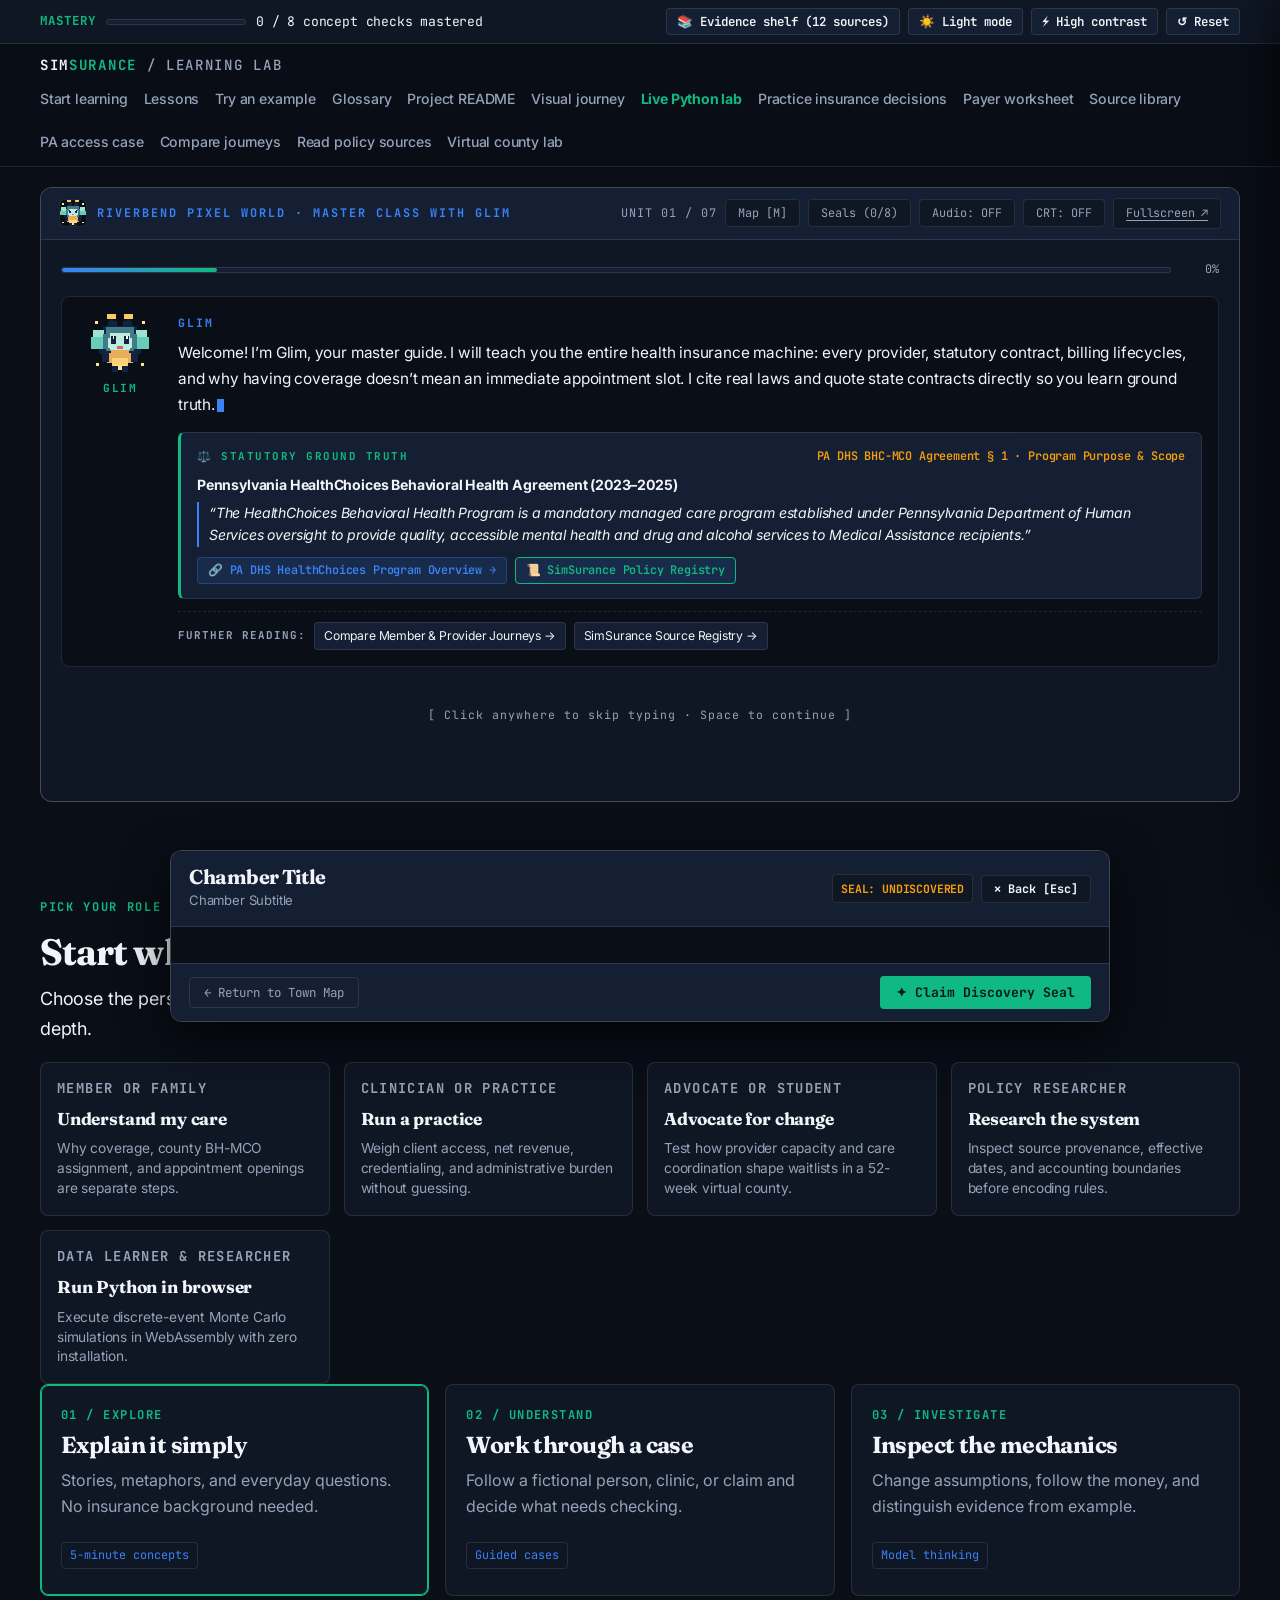
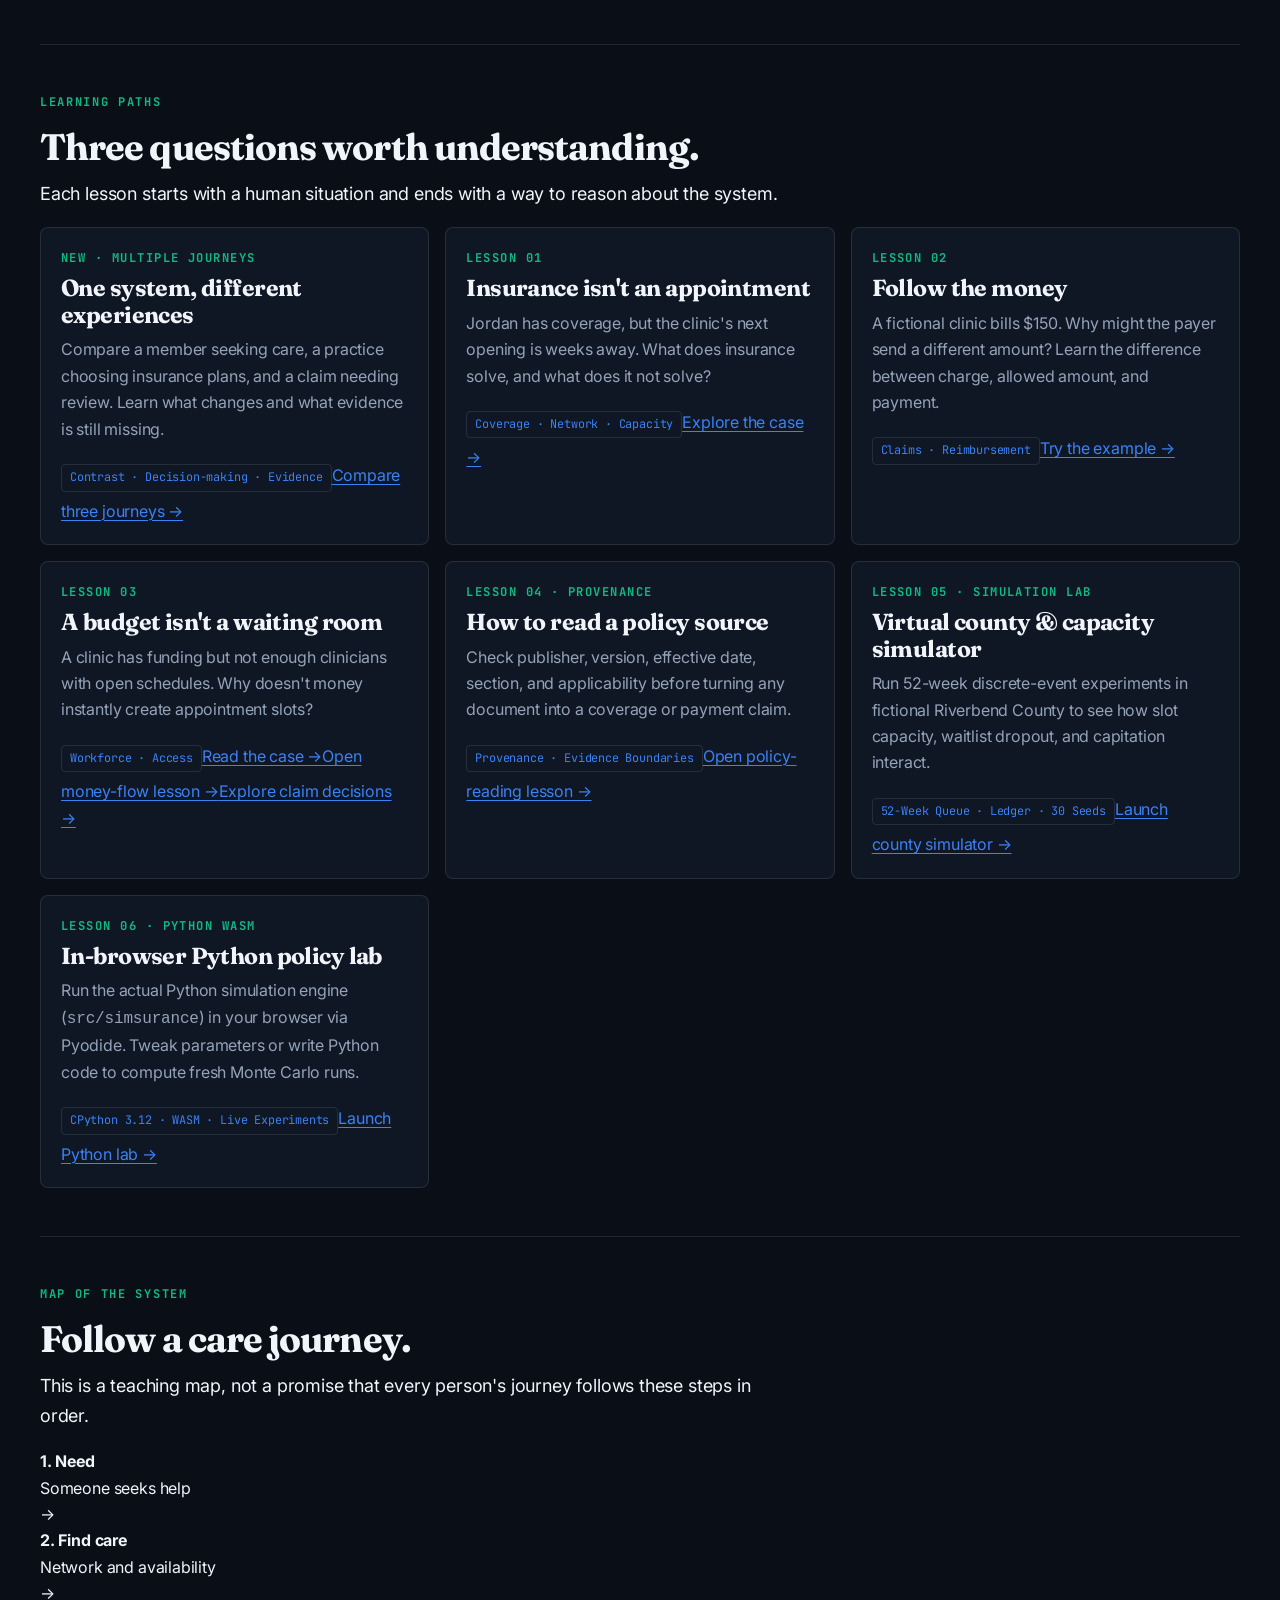
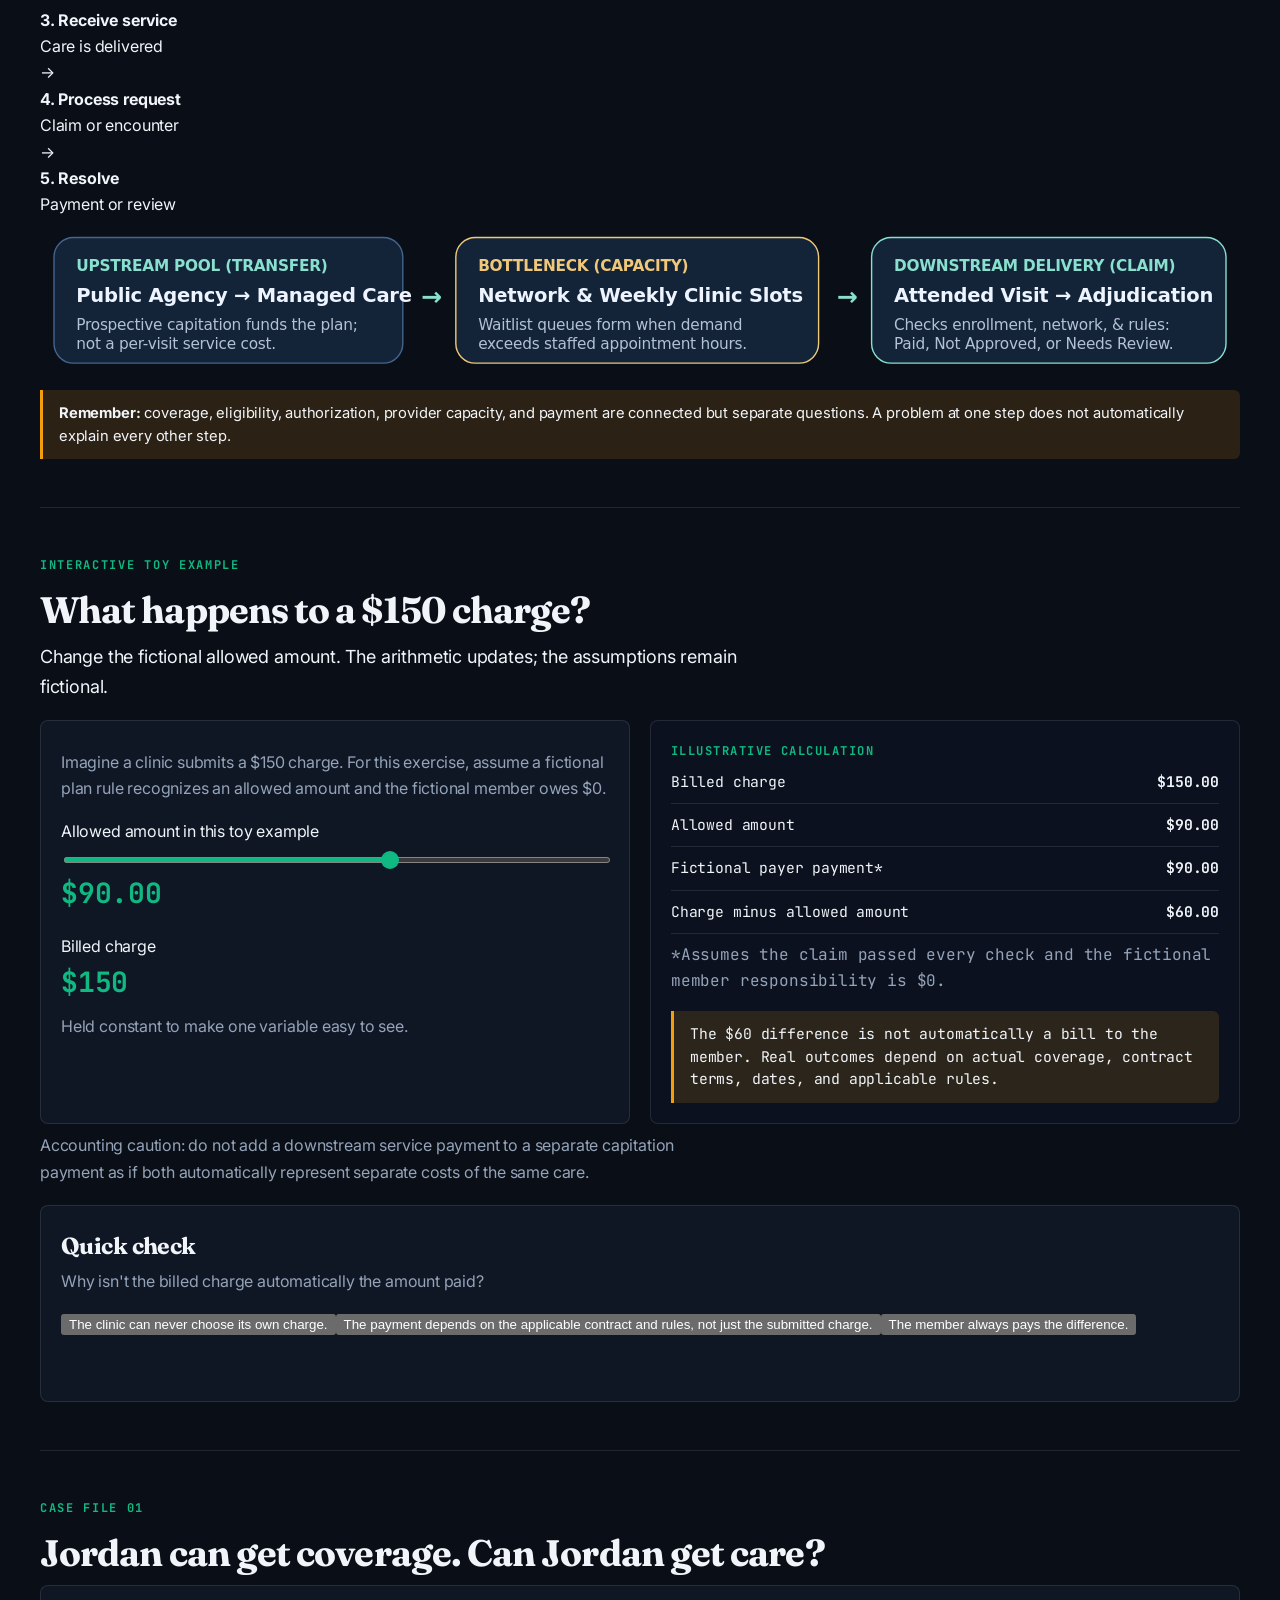
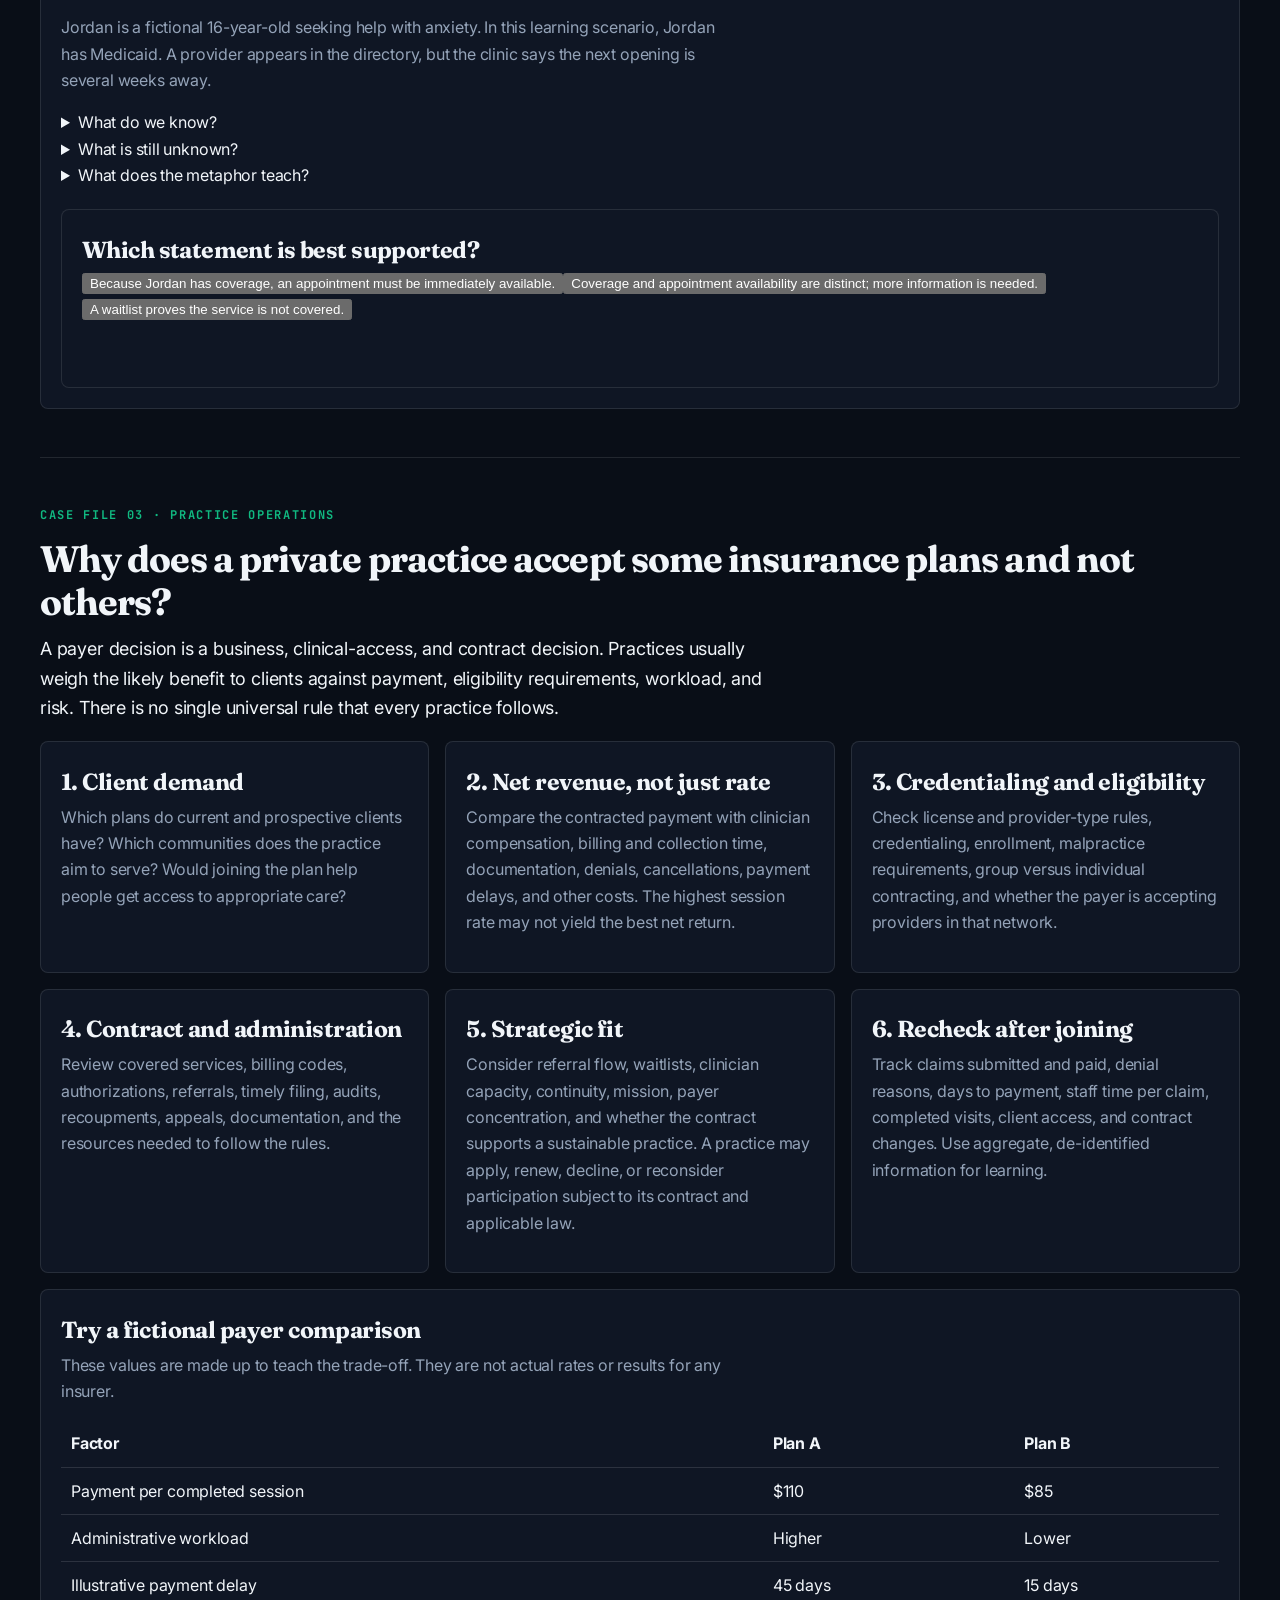
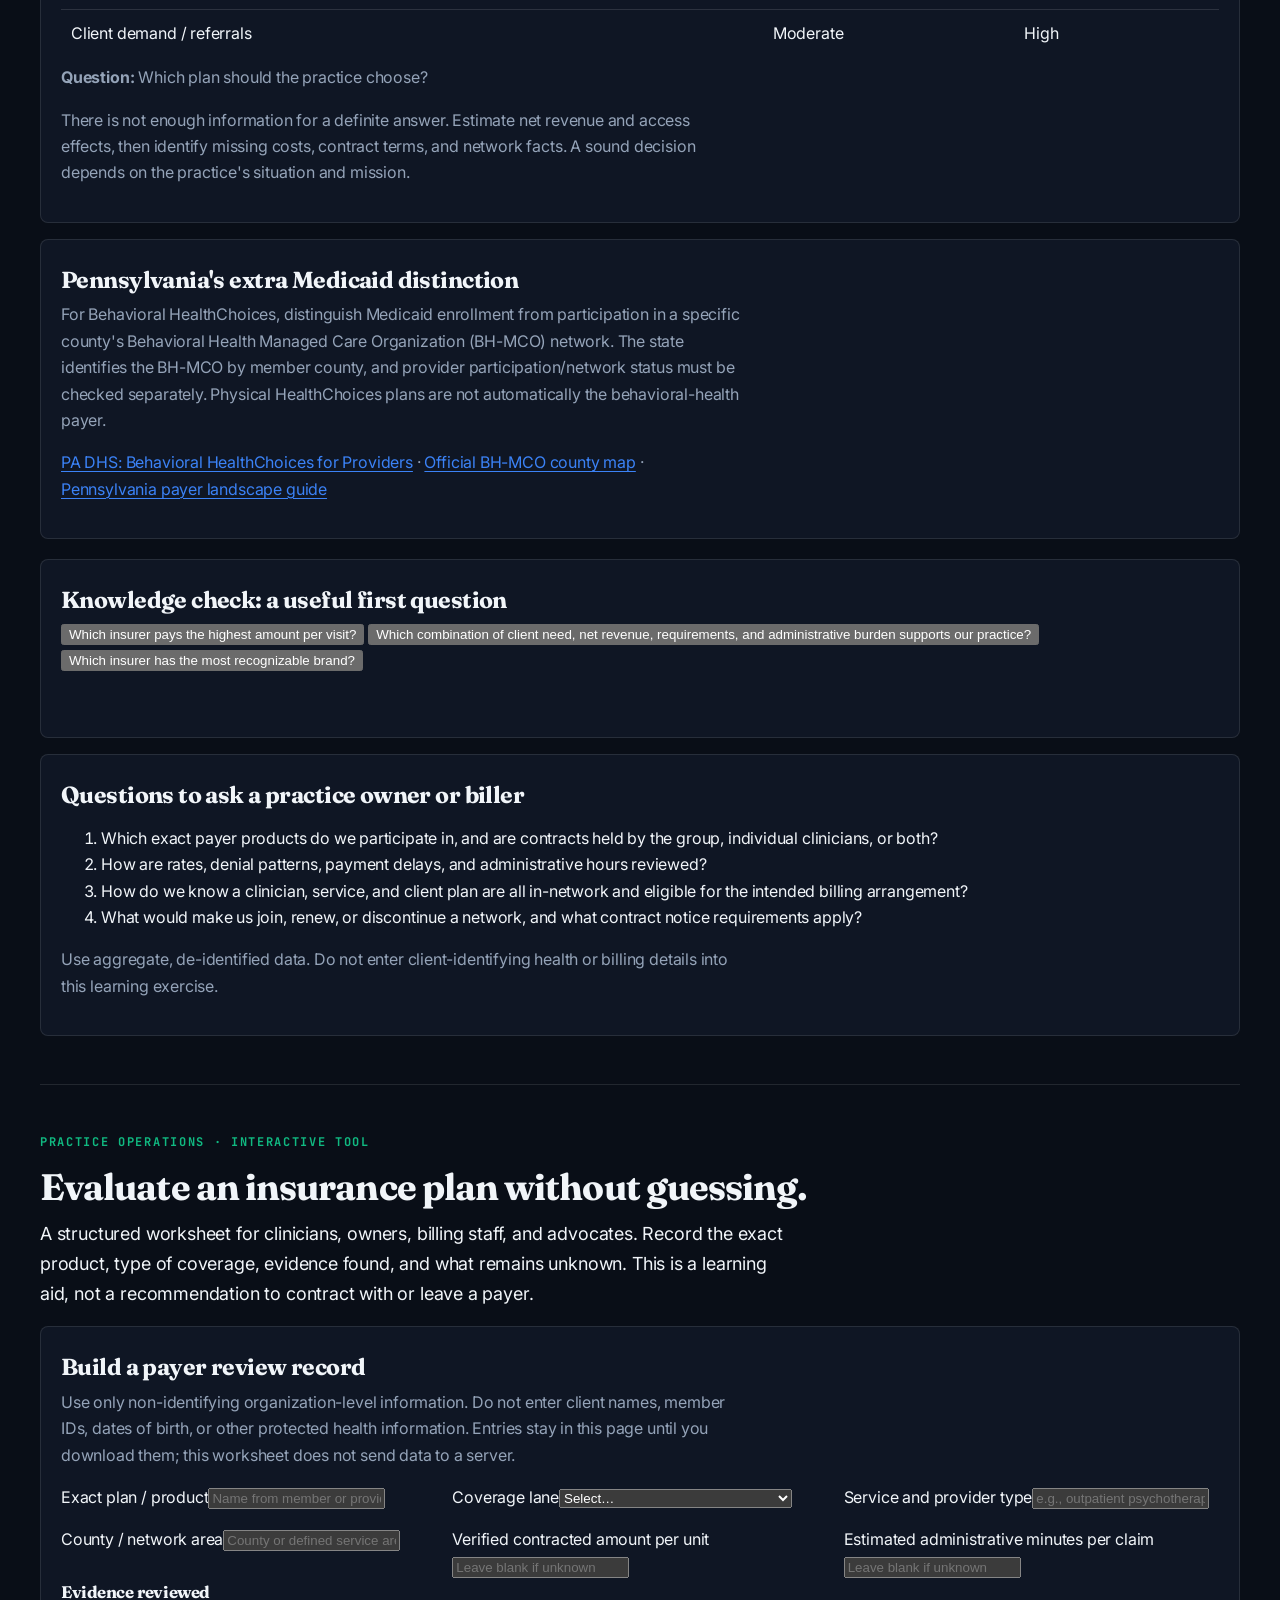
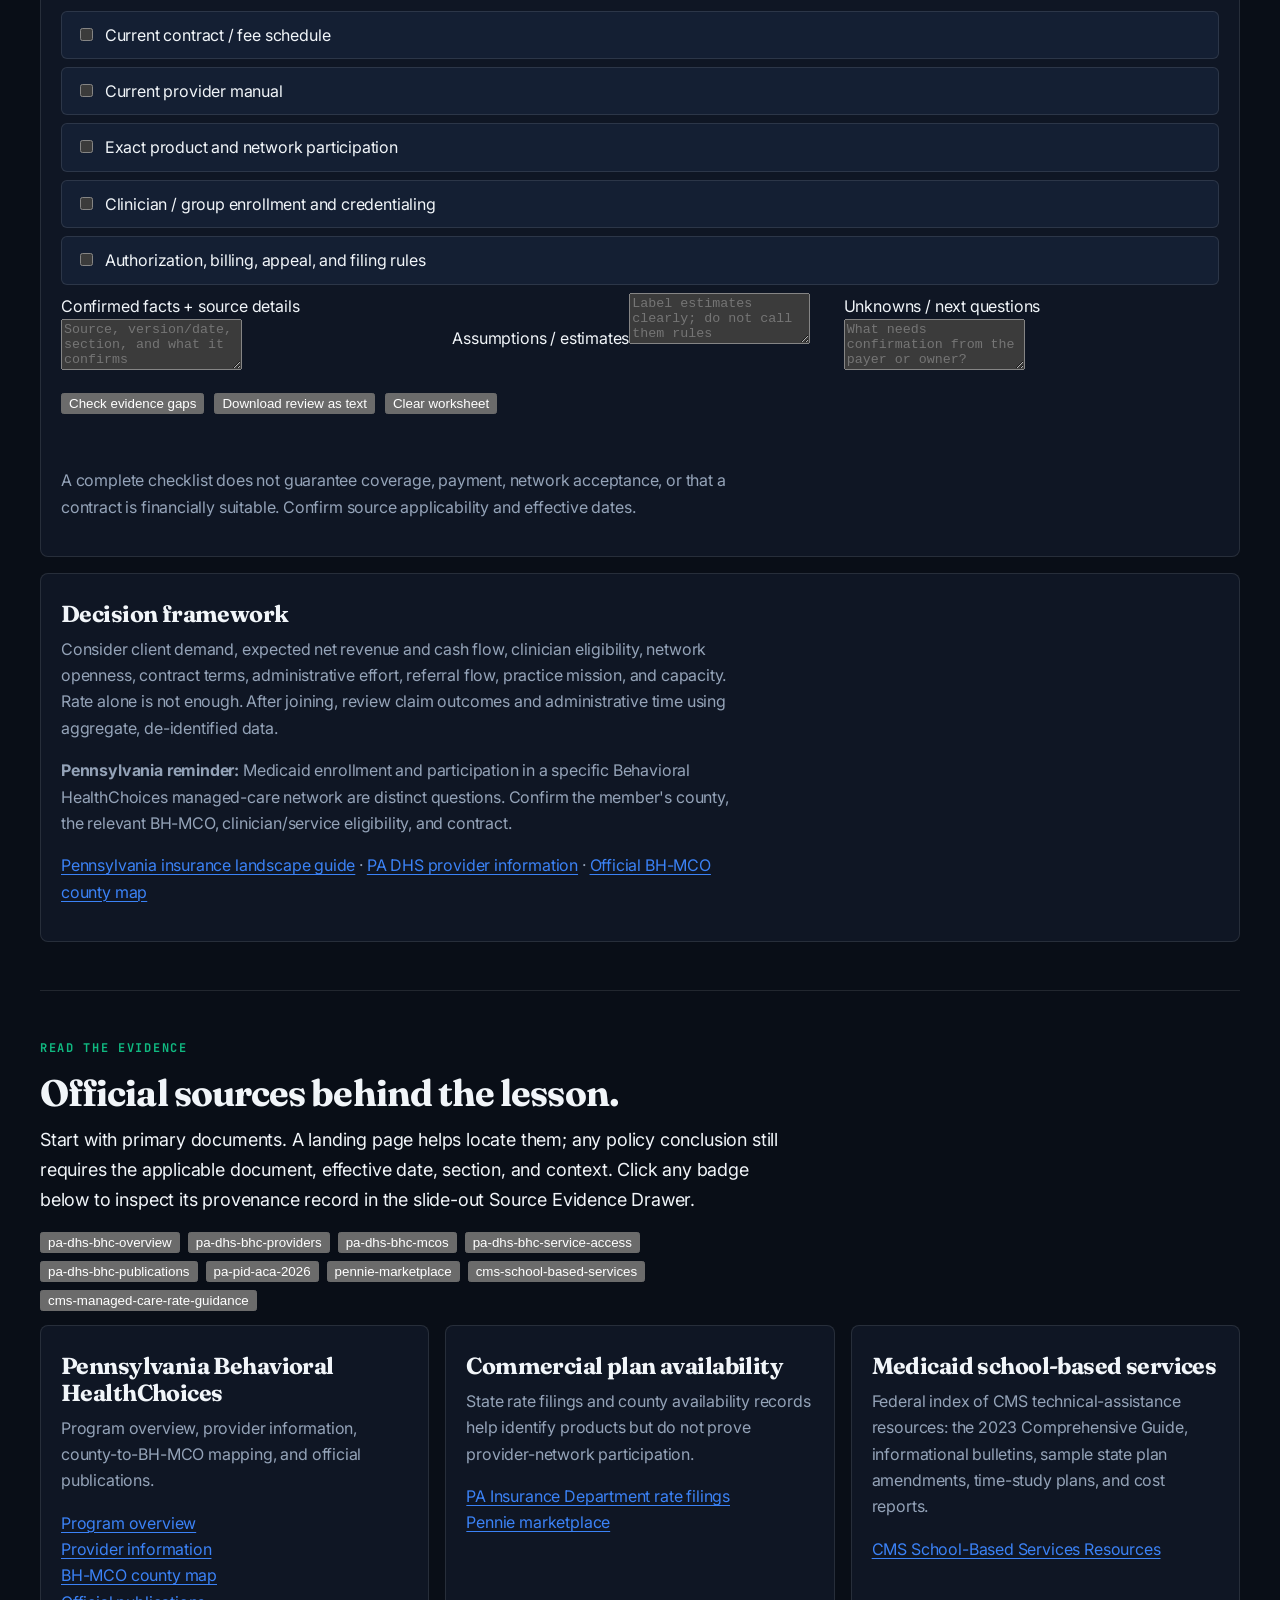
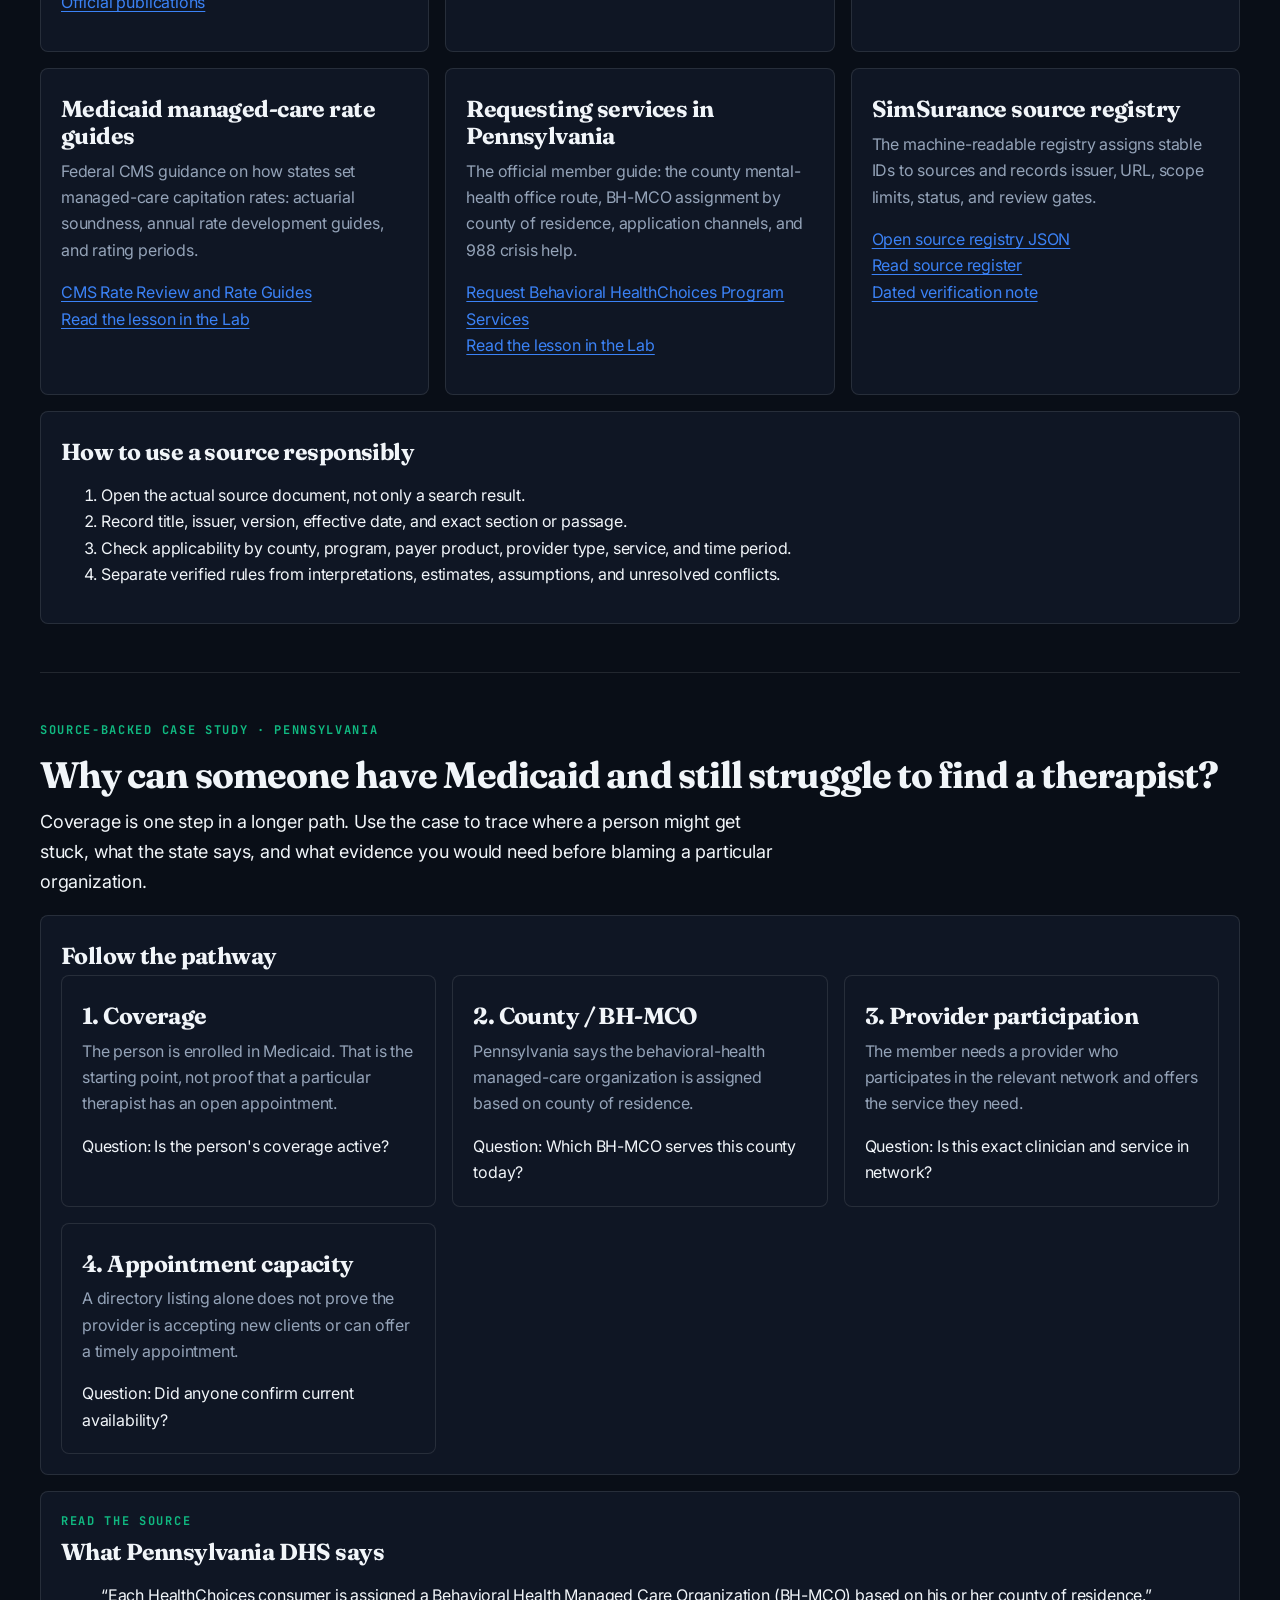
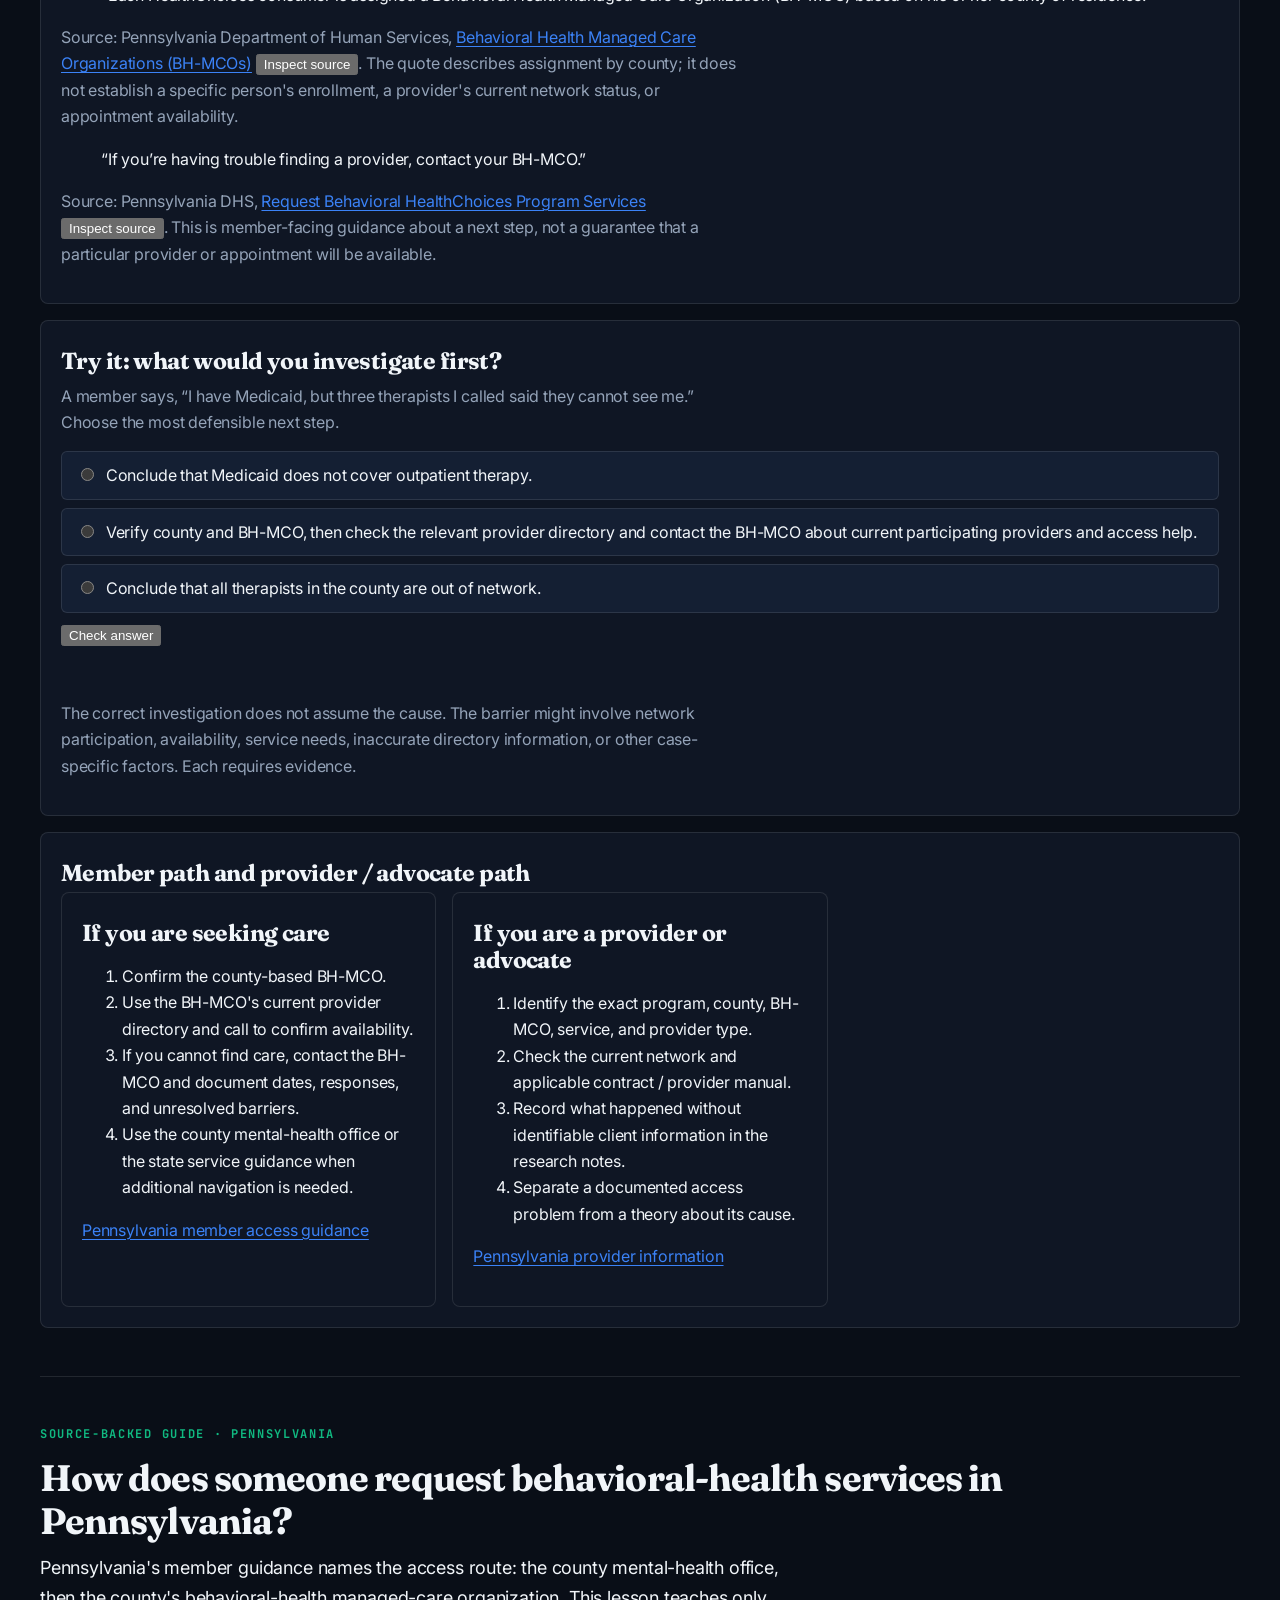
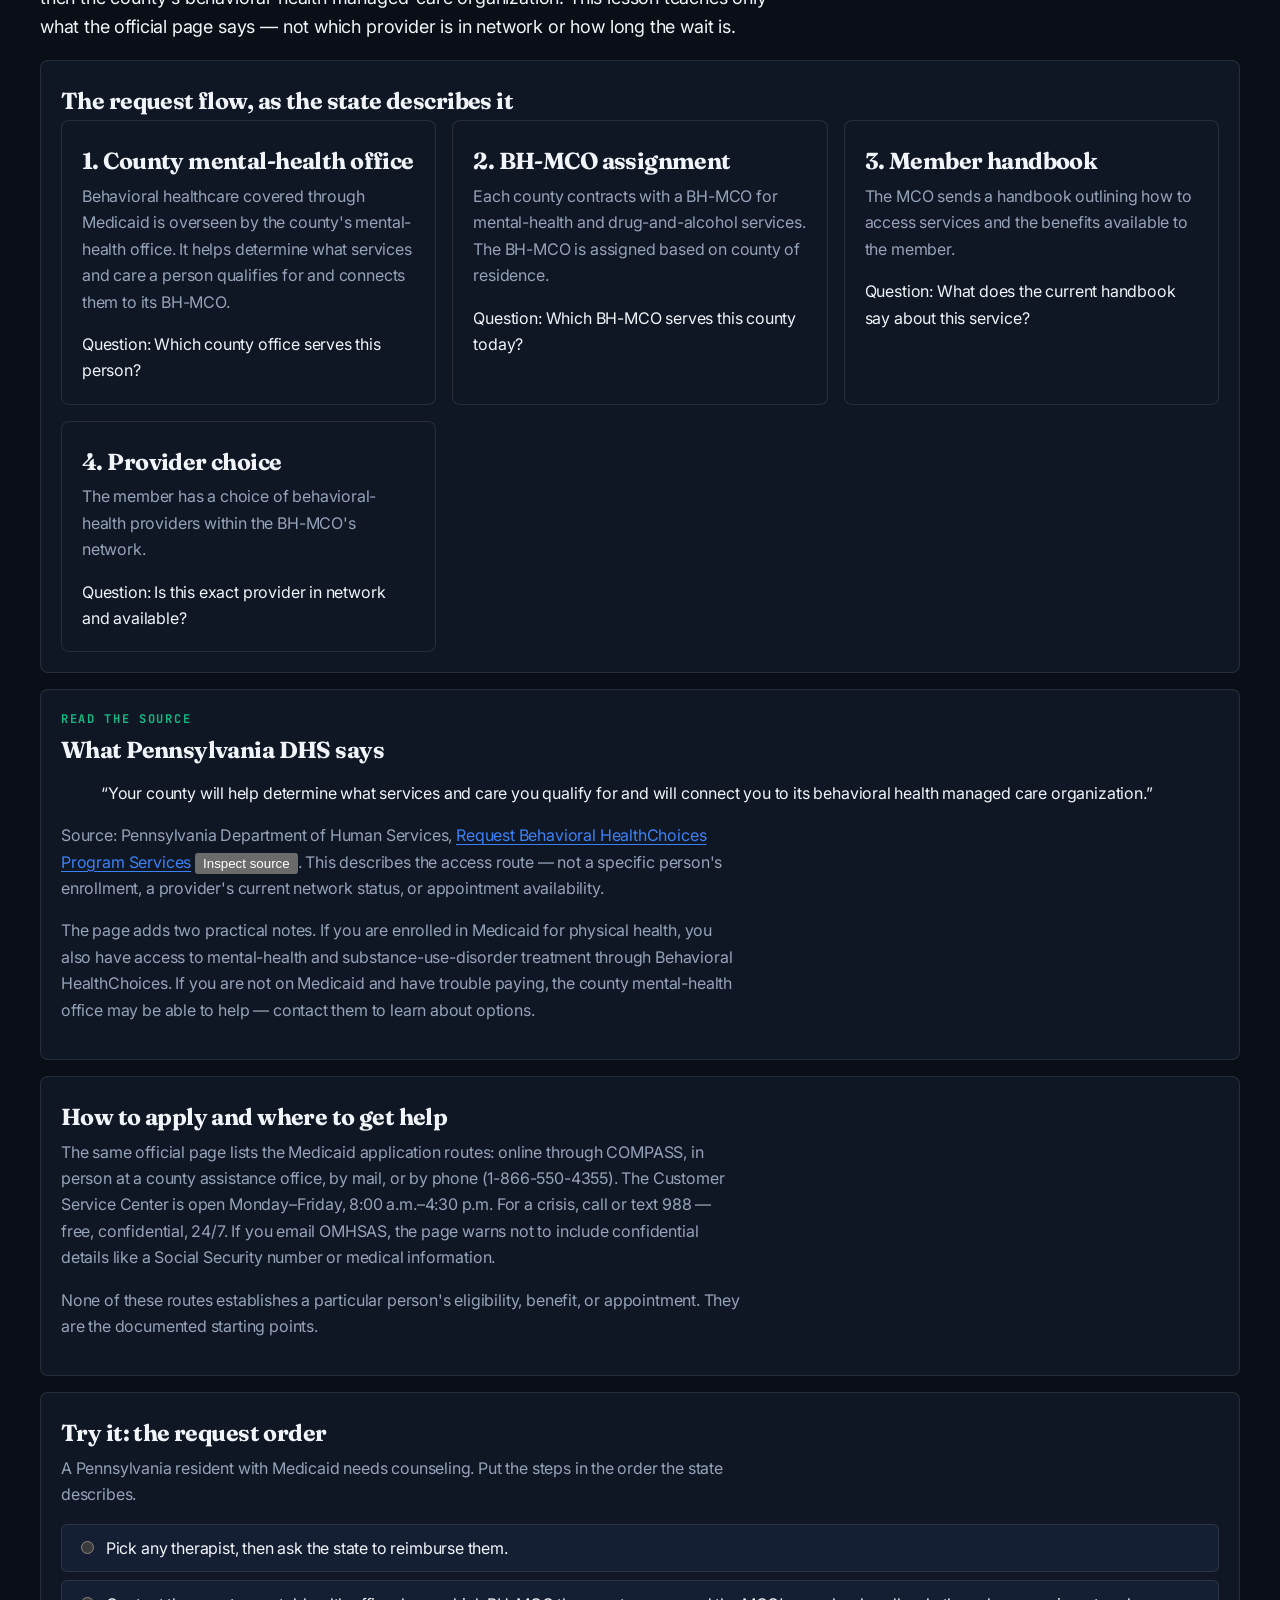
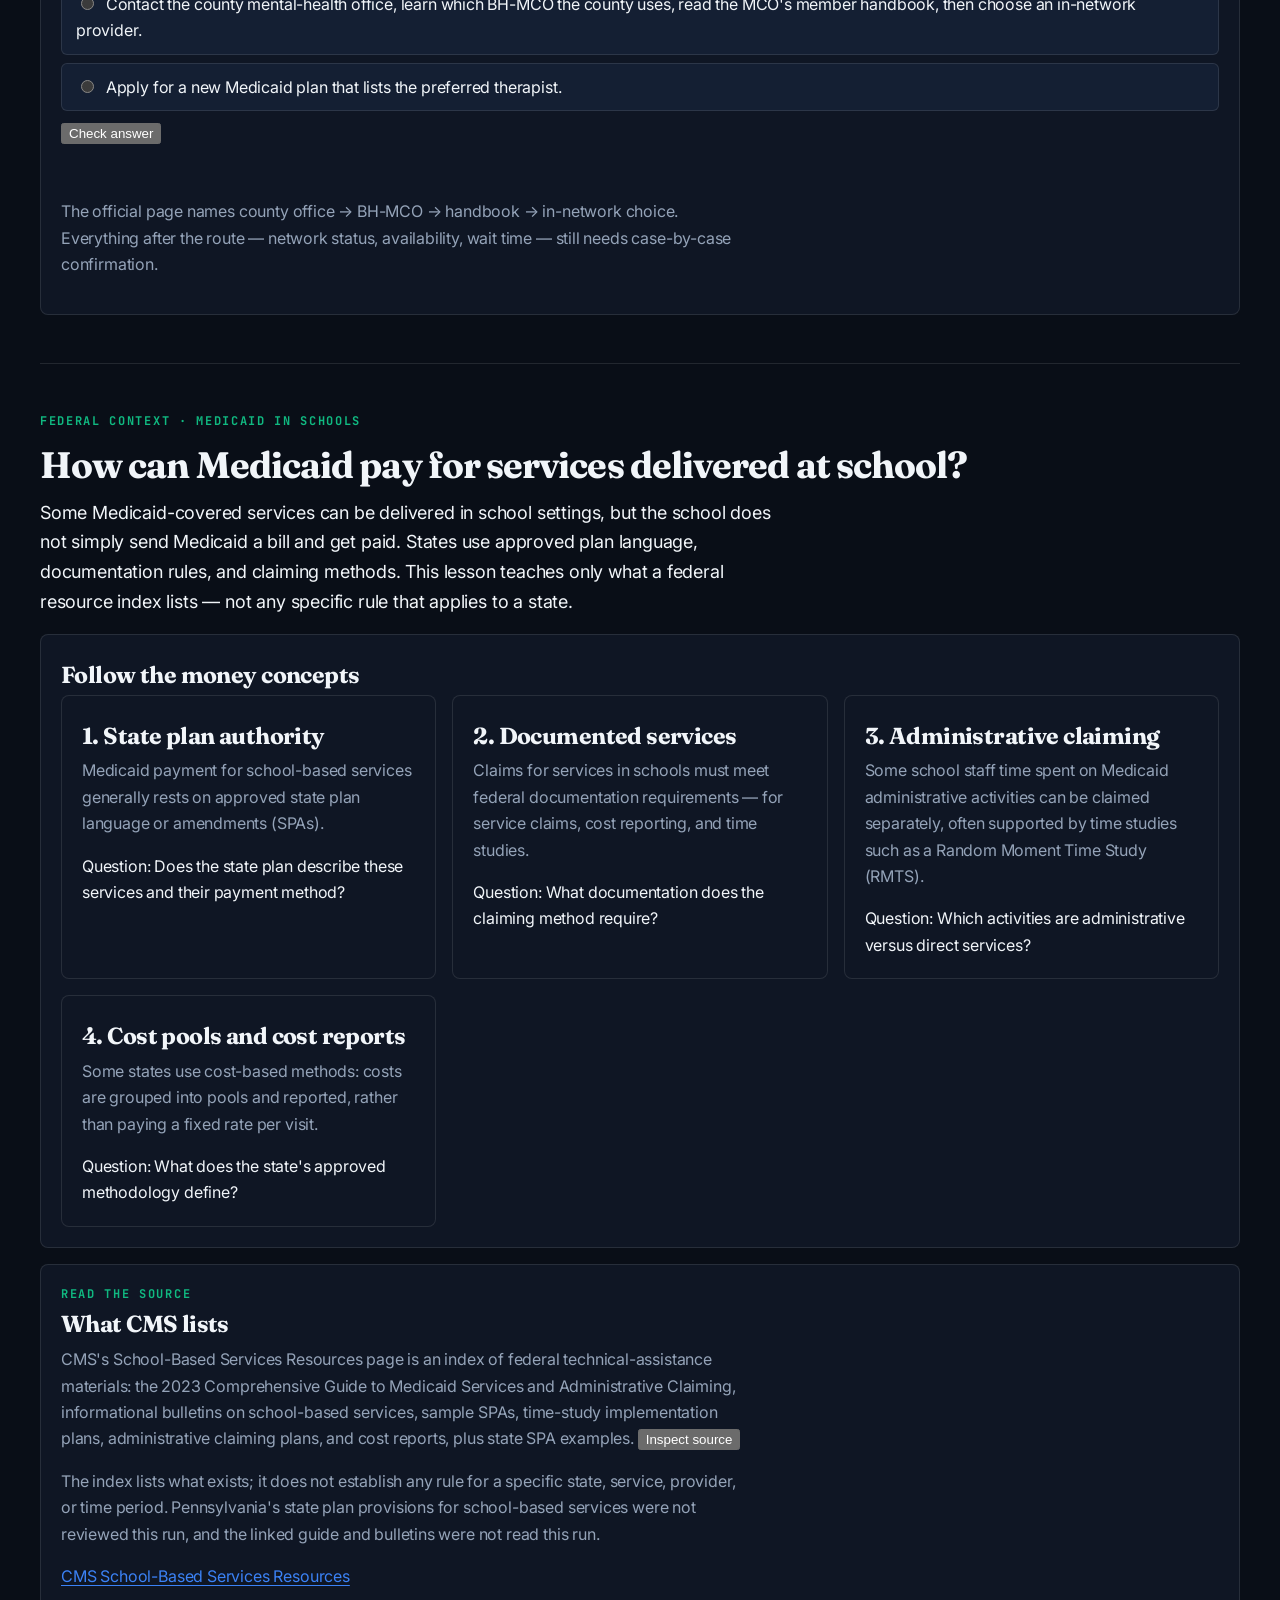
==== commit 95662e56: "feat(ui): complete publication-grade redesign with Glim & 16-bit Riverbend world as primary interact" ====
--- a/learning-lab/index.html
+++ b/learning-lab/index.html
@@ -38,67 +38,180 @@
 <a href="./visual-journey.html">Visual journey</a><a href="./live-simulation.html" style="color:var(--mint);font-weight:700">Live Python lab</a><a href="#practice-payer-decisions">Practice insurance decisions</a><a href="#payer-decision-lab">Payer worksheet</a><a href="#source-library">Source library</a><a href="#pa-access-pathway">PA access case</a><a href="./journeys.html">Compare journeys</a><a href="./reading-policy.html">Read policy sources</a><a href="./county-lab.html">Virtual county lab</a>
 </nav></div></header>
 <main id="main">
-<section class="wrap hero" style="align-items:center;position:relative">
-  <div>
-    <div style="display:inline-flex;align-items:center;gap:10px;background:var(--mint-tint);border:1px solid rgba(16,185,129,0.3);padding:6px 14px;border-radius:99px;margin-bottom:14px">
-      <img src="./assets/glim-guide.svg" alt="Glim" width="26" height="26" style="image-rendering:pixelated" />
-      <span style="font-size:0.82rem;font-weight:700;color:var(--mint);letter-spacing:0.04em">Meet Glim, Your Master Insurance Guide</span>
-    </div>
-    <h1 style="margin:0 0 14px">Health insurance.<br><span style="color:var(--mint)">Taught by Glim.</span></h1>
-    <div class="glim-broadcast">
-      <div class="glim-broadcast-title">Glim's Lesson Broadcast</div>
-      <p>
-        &ldquo;Welcome! I&rsquo;m Glim. I will teach you the entire health insurance machine: every provider, every statutory contract, billing lifecycles, and why having coverage doesn&rsquo;t mean an immediate appointment slot. I cite real laws and quote state contracts directly so you learn ground truth.&rdquo;
-      </p>
-    </div>
-    <p style="margin-bottom:20px;color:var(--muted)">
-      Built for curious students, clinicians, families, and policy learners. Understand every stakeholder: members, solo/group clinicians, inpatient psychiatric facilities, MCO carve-outs, and CMS/State oversight.
-    </p>
-    <div style="display:flex;gap:12px;margin-bottom:12px;flex-wrap:wrap;align-items:center">
-      <a class="btn" href="./visual-journey.html" style="background:var(--mint);color:#081b2a;font-weight:800;font-size:1.02rem;padding:12px 22px">🎮 Begin Learning with Glim (Riverbend Pixel World) →</a>
-      <a class="btn btn-secondary" href="#start">Browse Textbook Lessons ↓</a>
-    </div>
-    <p class="small" style="color:var(--muted);margin:0">100% Client-Side · PA HealthChoices, Act 68, Act 111 &amp; MHPAEA Statutory Citations · 8 Discovery Seals</p>
-  </div>
-  <div class="orb system-map" role="img" aria-label="Glim's 7-Unit Master Curriculum Map">
-    <div class="map-title">GLIM'S MASTER CURRICULUM <span>7 Core Units</span></div>
-    <div class="journey-node"><b>01</b><strong>The 5 Players</strong><small>Member, Clinician, Inpatient, MCO, State</small></div>
-    <div class="journey-link" aria-hidden="true">↓</div>
-    <div class="journey-node"><b>02</b><strong>Member Gauntlet</strong><small>Coverage vs Access · Ghost Networks</small></div>
-    <div class="journey-link" aria-hidden="true">↓</div>
-    <div class="journey-node"><b>03</b><strong>Provider Realities</strong><small>Credentialing · CPT Billing · Act 68 Appeals</small></div>
-    <div class="journey-link" aria-hidden="true">↓</div>
-    <div class="journey-node"><b>04</b><strong>Statutory Ledgers</strong><small>Capitation $2.4M vs Claims · 85% MLR</small></div>
-    <div class="journey-link" aria-hidden="true">↓</div>
-    <div class="journey-node"><b>05</b><strong>Python Lab &amp; Seals</strong><small>Pyodide WASM · 8 Discovery Seals</small></div>
-    <p class="map-takeaway">Glim quotes and cites PA DHS contracts, Act 68, Act 111, and MHPAEA with live links.</p>
-  </div>
-</section>
-<section class="wrap section" aria-labelledby="visual-journey-feature-title">
-  <div class="panel outset-bench" style="display:flex;align-items:center;justify-content:space-between;gap:24px;flex-wrap:wrap;position:relative;overflow:hidden">
-    <div style="flex:1;min-width:280px">
-      <div class="eyebrow" style="color:var(--mint);display:flex;align-items:center;gap:6px">
-        <span style="display:inline-block;width:8px;height:8px;background:var(--mint);border-radius:50%"></span>
-        16-Bit Explorable Simulation · Riverbend County
-      </div>
-      <h2 id="visual-journey-feature-title" style="margin:.3em 0 .2em;font-size:1.6rem">Riverbend Pixel World: Glim Teaches All 8 Chambers</h2>
-      <p style="margin:.2em 0;color:var(--muted);max-width:64ch;line-height:1.55">
-        Walk with Glim into 8 interactive chambers: Town Hall (Coverage), Waiting Station (Queue Dynamics), Care Clinic (Workforce Bottleneck), Town Bank (Ledger Firewall), Claims Post (4-Point Adjudication), County Terminal (In-Browser Python WASM), Town Archives (Policy Provenance), and Crossroads (3 Stakeholder Perspectives). Collect all 8 Discovery Seals!
-      </p>
-      <div style="display:flex;gap:12px;margin-top:14px;flex-wrap:wrap;align-items:center">
-        <a class="btn" href="./visual-journey.html" style="background:var(--mint);color:#081b2a;font-weight:700">🎮 Enter Riverbend Pixel World with Glim →</a>
-        <span class="small" style="color:var(--muted)">8 interactive chambers · 8 discovery seals · 100% client-side</span>
-      </div>
-    </div>
-    <div style="display:flex;align-items:center;gap:14px;background:var(--panel2);padding:14px 18px;border-radius:var(--radius);border:1px solid var(--hairline-rule)">
-      <img src="./assets/glim-celebrate.svg" alt="Glim the firefly guide" width="56" height="56" style="image-rendering:pixelated">
-      <div>
-        <div style="font-size:0.75rem;font-weight:700;letter-spacing:0.08em;color:var(--mint);font-family:var(--font-mono)">8 DISCOVERY SEALS</div>
-        <div style="font-size:0.8rem;color:var(--ink);line-height:1.4">✦ Coverage · ✦ Queue · ✦ Clinic · ✦ Ledger<br>✦ Claims · ✦ Python · ✦ Archives · ✦ Journeys</div>
-      </div>
-    </div>
-  </div>
-</section>
+<!-- Scanlines overlay (opt-in) -->
+<div id="scanlines" class="scanlines"></div>
+
+<!-- WORKBOOK MAP SCREEN -->
+<div class="wrap">
+  <div id="map-screen" role="dialog" aria-label="Curriculum Map">
+    <div class="map-header">
+      <span class="map-title">Glim's Master Insurance Curriculum &middot; 7 Core Units</span>
+      <button class="back-btn" type="button" onclick="closeMap()">Back to Lesson [Esc]</button>
+    </div>
+    <div class="part-section">
+      <div class="part-label">Unit Navigation &middot; Comprehensive Curriculum</div>
+      <div class="chapter-list">
+        <div class="ch-card" onclick="jumpToScene(0)"><div class="ch-num">Unit 01</div><div class="ch-name">The 5 Players &amp; Statutory Roles</div></div>
+        <div class="ch-card" onclick="jumpToScene(1)"><div class="ch-num">Unit 02</div><div class="ch-name">The Member Gauntlet: Access != Coverage</div></div>
+        <div class="ch-card" onclick="jumpToScene(2)"><div class="ch-num">Unit 03</div><div class="ch-name">Provider Realities: Credentialing &amp; CPT Codes</div></div>
+        <div class="ch-card" onclick="jumpToScene(3)"><div class="ch-num">Unit 04</div><div class="ch-name">The Statutory Ledger: Capitation vs Claims</div></div>
+        <div class="ch-card" onclick="jumpToScene(4)"><div class="ch-num">Unit 05</div><div class="ch-name">Virtual County Queue &amp; Pyodide WASM Lab</div></div>
+        <div class="ch-card" onclick="jumpToScene(5)"><div class="ch-num">Unit 06</div><div class="ch-name">Policy Provenance: Citations &amp; Contracts</div></div>
+        <div class="ch-card" onclick="jumpToScene(6)"><div class="ch-num">Unit 07</div><div class="ch-name">The Master Synthesis: 3 Stakeholder Perspectives</div></div>
+      </div>
+    </div>
+  </div>
+</div>
+
+<!-- PRIMARY INTERACTION LAYER: GLIM & RIVERBEND PIXEL WORLD -->
+<section class="wrap hero-stage" style="padding-top: var(--space-md);">
+  <div id="game-screen">
+    <!-- TOP BAR -->
+    <div class="top-bar">
+      <div class="top-brand">
+        <img src="./assets/glim-guide.svg" alt="Glim Guide" width="28" height="28">
+        <span class="logo-text">Riverbend Pixel World &middot; Master Class with Glim</span>
+      </div>
+      <div class="top-right">
+        <span id="ch-indicator" class="chapter-indicator">UNIT 01 / 07</span>
+        <button id="vj-map-btn" class="map-btn" type="button" onclick="openMap()" title="Curriculum Map [M]">Map [M]</button>
+        <button id="vj-journal-btn" class="map-btn" type="button" onclick="openJournal()" title="Field Journal &amp; Discovery Seals">Seals (0/8)</button>
+        <button id="vj-sound-toggle" class="map-btn" type="button" aria-pressed="false" title="Audio Chiptune Synthesizer">Audio: OFF</button>
+        <button id="vj-crt-toggle" class="map-btn" type="button" aria-pressed="false" title="CRT Scanlines">CRT: OFF</button>
+        <a class="map-btn" href="./visual-journey.html" title="Open Dedicated Arcade View">Fullscreen ↗</a>
+      </div>
+    </div>
+
+    <div class="main-area">
+      <!-- PROGRESS BAR -->
+      <div class="progress-section">
+        <div class="prog-bar-track"><div id="prog-fill" class="prog-bar-fill" style="width: 14%;"></div></div>
+        <span id="prog-pct" class="prog-pct">14%</span>
+      </div>
+
+      <!-- SCENE AREA: GLIM & DIALOGUE -->
+      <div class="scene-area">
+        <div class="robot-container">
+          <img id="scene-avatar" class="robot-sprite idle" src="./assets/glim-guide.svg" alt="Glim">
+          <div class="robot-name">GLIM</div>
+        </div>
+        <div class="dialogue-outer">
+          <div class="dialogue-box">
+            <div class="dialogue-header">
+              <span id="speaker-name" class="speaker-name">Glim</span>
+              <span id="advantage-badge" class="advantage-badge">MASTER TEACHER</span>
+            </div>
+            <div id="dialogue-text" class="dialogue-text">Welcome! I&rsquo;m Glim, your master guide. I will teach you the entire health insurance machine: every provider, statutory contract, billing lifecycles, and why having coverage doesn&rsquo;t mean an immediate appointment slot. I cite real laws and quote state contracts directly so you learn ground truth.<span class="cursor-blink"></span></div>
+          </div>
+
+          <!-- STATUTORY CITATION CARD -->
+          <div id="vj-citation-card" class="citation-card" style="display:none;">
+            <div class="citation-header">
+              <span id="vj-citation-tag" class="citation-tag">PA STATUTE</span>
+              <span id="vj-citation-statute" class="citation-statute">Title XIX / 42 CFR &sect; 438</span>
+            </div>
+            <div id="vj-citation-title" class="citation-title">Pennsylvania Behavioral HealthChoices Contract</div>
+            <div id="vj-citation-quote" class="citation-quote">&ldquo;The BH-MCO shall ensure network adequacy and appointment availability across all contracted county zones.&rdquo;</div>
+            <div id="vj-citation-links" class="citation-links">
+              <a id="vj-citation-source" class="citation-pill" href="https://www.pa.gov/agencies/dhs/resources/medicaid/bhc/bhc-mcos" target="_blank" rel="noreferrer">Open Official Source &nearr;</a>
+              <button class="citation-pill" type="button" onclick="window.SimSuranceLab &amp;&amp; window.SimSuranceLab.openSourceDrawer('pa-dhs-bhc-mcos')">Inspect Registry Drawer &rarr;</button>
+            </div>
+          </div>
+
+          <!-- FURTHER READING / DEEP DIVES -->
+          <div id="vj-further-reading" class="further-reading-bar">
+            <span class="further-reading-label">Further Reading:</span>
+            <a class="further-reading-chip" href="#start">&darr; Pick Perspective</a>
+            <a class="further-reading-chip" href="#lessons">&darr; Lessons Catalog</a>
+            <a class="further-reading-chip" href="#try-it">&darr; $150 Toy Calculator</a>
+            <a class="further-reading-chip" href="#case-access">&darr; Case Studies</a>
+            <a class="further-reading-chip" href="#payer-decision-lab">&darr; Payer Worksheet</a>
+            <a class="further-reading-chip" href="#source-library">&darr; Statutory Library</a>
+          </div>
+        </div>
+      </div>
+
+      <!-- INTERACTIVE CONTENT PANEL -->
+      <div id="content-panel" class="content-panel show">
+        <div id="panel-label" class="panel-label">RIVERBEND COUNTY PIXEL WORLD &middot; 8 CHAMBERS</div>
+        <div id="panel-body">
+          <!-- RIVERBEND WORLD MAP DIORAMA -->
+          <div id="vj-world-map" class="vj-world">
+            <img class="vj-map" src="./assets/riverbend-world.svg" alt="Riverbend County 16-bit interactive pixel art world">
+            <div class="vj-cloud"></div>
+            <div class="vj-cloud two"></div>
+            <div class="vj-fireflies"><i></i><i></i><i></i></div>
+            <button class="vj-hotspot coverage" data-vj-place="coverage" type="button" onclick="openChamber('coverage')">🏛️ Town Hall</button>
+            <button class="vj-hotspot wait" data-vj-place="wait" type="button" onclick="openChamber('wait')">⏳ Waiting Station</button>
+            <button class="vj-hotspot clinic" data-vj-place="clinic" type="button" onclick="openChamber('clinic')">🏥 Care Clinic</button>
+            <button class="vj-hotspot finance" data-vj-place="finance" type="button" onclick="openChamber('finance')">🏦 Town Bank</button>
+            <button class="vj-hotspot claims" data-vj-place="claims" type="button" onclick="openChamber('claims')">📋 Claims Post</button>
+            <button class="vj-hotspot terminal" data-vj-place="terminal" type="button" onclick="openChamber('terminal')">💻 Terminal (Python)</button>
+            <button class="vj-hotspot archives" data-vj-place="archives" type="button" onclick="openChamber('archives')">📜 Archives</button>
+            <button class="vj-hotspot crossroads" data-vj-place="crossroads" type="button" onclick="openChamber('crossroads')">🧭 Crossroads</button>
+          </div>
+          <!-- FAST TRAVEL NAVIGATION -->
+          <div class="vj-town-nav" aria-label="Town landmarks fast travel">
+            <span class="vj-town-nav-label">8 Chambers:</span>
+            <button class="vj-town-pill" data-vj-place="coverage" type="button" onclick="openChamber('coverage')">🏛️ Town Hall</button>
+            <button class="vj-town-pill" data-vj-place="wait" type="button" onclick="openChamber('wait')">⏳ Waiting Station</button>
+            <button class="vj-town-pill" data-vj-place="clinic" type="button" onclick="openChamber('clinic')">🏥 Care Clinic</button>
+            <button class="vj-town-pill" data-vj-place="finance" type="button" onclick="openChamber('finance')">🏦 Town Bank</button>
+            <button class="vj-town-pill" data-vj-place="claims" type="button" onclick="openChamber('claims')">📋 Claims Post</button>
+            <button class="vj-town-pill" data-vj-place="terminal" type="button" onclick="openChamber('terminal')">💻 Terminal</button>
+            <button class="vj-town-pill" data-vj-place="archives" type="button" onclick="openChamber('archives')">📜 Archives</button>
+            <button class="vj-town-pill" data-vj-place="crossroads" type="button" onclick="openChamber('crossroads')">🧭 Crossroads</button>
+          </div>
+        </div>
+      </div>
+
+      <!-- CONTROLS AREA -->
+      <div id="controls-area" class="controls-area">
+        <div class="choices"></div>
+      </div>
+    </div>
+  </div>
+</section>
+
+<!-- FIELD JOURNAL DIALOG -->
+<dialog id="vj-journal" class="vj-journal-dialog" aria-labelledby="vj-journal-title">
+  <div class="vj-journal-head">
+    <div>
+      <h2 id="vj-journal-title">Glim's Field Journal &amp; Discovery Seals</h2>
+      <p style="margin:2px 0 0;color:var(--muted);font-size:.82rem">Collect all 8 Discovery Seals by completing chamber investigations.</p>
+    </div>
+    <button class="vj-chamber-close" type="button" onclick="closeJournal()">✕ Close [Esc]</button>
+  </div>
+  <div class="vj-stamps">
+    <span class="vj-stamp" data-vj-stamp="coverage">1·COVERAGE: ACCESS != SLOT</span>
+    <span class="vj-stamp" data-vj-stamp="wait">2·QUEUE: RETENTION PARADOX</span>
+    <span class="vj-stamp" data-vj-stamp="clinic">3·CLINIC: CAPACITY IS KING</span>
+    <span class="vj-stamp" data-vj-stamp="finance">4·FINANCE: CLOSED LEDGER</span>
+    <span class="vj-stamp" data-vj-stamp="claims">5·CLAIMS: CLEAN CLAIMS ONLY</span>
+    <span class="vj-stamp" data-vj-stamp="terminal">6·TERMINAL: DISCRETE EVENTS</span>
+    <span class="vj-stamp" data-vj-stamp="archives">7·POLICY: GROUND TRUTH</span>
+    <span class="vj-stamp" data-vj-stamp="crossroads">8·PERSPECTIVES: COMMUNITY ALIGNED</span>
+  </div>
+</dialog>
+
+<!-- INTERACTIVE LANDMARK CHAMBER DIALOG MODAL -->
+<dialog id="vj-chamber" class="vj-chamber" aria-labelledby="vj-chamber-title">
+  <div class="vj-chamber-head">
+    <div>
+      <h2 id="vj-chamber-title">Chamber Title</h2>
+      <p id="vj-chamber-subtitle">Chamber Subtitle</p>
+    </div>
+    <div style="display:flex;align-items:center;gap:8px">
+      <span id="vj-chamber-seal-status" class="vj-seal-status">SEAL: UNDISCOVERED</span>
+      <button id="vj-chamber-close" class="vj-chamber-close" type="button" onclick="closeChamber()">✕ Back [Esc]</button>
+    </div>
+  </div>
+  <div id="vj-chamber-body" class="vj-chamber-body"></div>
+  <div class="vj-chamber-footer">
+    <button id="vj-chamber-back" class="vj-chamber-back" type="button" onclick="closeChamber()">&larr; Return to Town Map</button>
+    <button id="vj-chamber-claim" class="vj-chamber-claim" type="button">✦ Claim Discovery Seal</button>
+  </div>
+</dialog>
 <section class="wrap section" id="start"><div class="eyebrow">Pick your role or depth</div><h2>Start where you are.</h2><p class="lede">Choose the perspective that matches your question today, or filter the lessons below by depth.</p>
 <div class="audience-grid" role="region" aria-label="Role-based entry points">
   <a class="audience-card" href="#pa-access-pathway"><span class="role-kicker">Member or Family</span><strong>Understand my care</strong><span>Why coverage, county BH-MCO assignment, and appointment openings are separate steps.</span></a>
@@ -418,9 +531,10 @@
 
 <section class="wrap section" id="case-capacity"><div class="eyebrow">Case file 02</div><h2>A budget isn't a waiting room.</h2><div class="panel"><p>A fictional behavioral-health organization has an annual budget for defined services, but clinicians are booked and several positions are vacant.</p><details><summary>What might additional resources support?</summary><p>Recruitment, retention, supervision, space, technology, or other operating needs. Each option takes time and depends on workforce availability and organizational decisions.</p></details><details><summary>Why might access not improve immediately?</summary><p>Funding and appointment capacity are different resources. Available qualified clinicians, schedules, geography, and the needs of the people seeking care all matter.</p></details><details><summary>What should we measure?</summary><p>For a real evaluation, define measures such as wait time, appointments offered, completed visits, continuity, workforce vacancies, and unmet need. A simulation should label assumptions and uncertainty rather than promise an outcome.</p></details><p style="margin-top:14px"><a class="btn" href="./county-lab.html">Explore the 52-Week Virtual County Simulator →</a></p></div></section>
 <section class="wrap section" id="glossary"><div class="eyebrow">Small dictionary</div><h2>Insurance words in human language.</h2><p class="lede">Start here when a term appears in a lesson. These short definitions are educational; actual policy meanings must be checked in the relevant source.</p><details><summary>Eligibility</summary><p>Whether a person meets a program's requirements at a particular time. It does not automatically answer whether a particular service is authorized or a claim will be paid.</p></details><details><summary>Provider network</summary><p>The providers or organizations recognized by a plan under specified terms. A network listing does not guarantee an open appointment.</p></details><details><summary>Claim</summary><p>A structured request for payment for a service. A claim is not itself a payment and may need review.</p></details><details><summary>Allowed amount</summary><p>The amount recognized under applicable payment terms for a service. The calculation depends on the relevant contract, fee schedule, benefit, and circumstances.</p></details><details><summary>Capitation</summary><p>A prospective payment for a defined population, service scope, and period, under contract terms. It differs from paying a clinic for each individual service.</p></details><details><summary>Access to care</summary><p>The practical ability to find, reach, and receive appropriate care. Coverage matters, but so do capacity, transportation, language access, scheduling, and accommodations.</p></details></section>
-<section class="wrap section"><div class="panel"><div class="eyebrow">Evidence matters</div><h2>A metaphor is not a policy rule.</h2><p class="lede">This first release uses teaching scenarios. The amounts and contract terms in the calculator are invented, not Pennsylvania reimbursement rates. Before a model describes an actual rule, SimSurance must identify the official source, version, effective date, relevant section, and who the rule applies to. Unknown or conflicting rules should remain unresolved rather than guessed.</p><p><a href="../docs/LEARNING_LAB.md">Read the full Learning Lab design</a> · <a href="../docs/LEARNING_LAB_CASES.md">Read all case studies</a> · <a href="../docs/LEARNING_LAB_GLOSSARY.md">Read the expanded glossary</a> · <a href="../docs/SOURCE_REGISTER.md">Open the source register</a></p></div></section>
+<<section class="wrap section"><div class="panel"><div class="eyebrow">Evidence matters</div><h2>A metaphor is not a policy rule.</h2><p class="lede">This first release uses teaching scenarios. The amounts and contract terms in the calculator are invented, not Pennsylvania reimbursement rates. Before a model describes an actual rule, SimSurance must identify the official source, version, effective date, relevant section, and who the rule applies to. Unknown or conflicting rules should remain unresolved rather than guessed.</p><p><a href="../docs/LEARNING_LAB.md">Read the full Learning Lab design</a> · <a href="../docs/LEARNING_LAB_CASES.md">Read all case studies</a> · <a href="../docs/LEARNING_LAB_GLOSSARY.md">Read the expanded glossary</a> · <a href="../docs/SOURCE_REGISTER.md">Open the source register</a></p></div></section>
 </main>
 <footer><div class="wrap"><strong>SimSurance Learning Lab</strong><p class="small">A research and education project. Not an official policy determination, coverage decision, clinical recommendation, or legal advice.</p><p class="small"><a href="https://github.com/Luisv8181/SimSurance-">View the open project on GitHub</a></p></div></footer>
+<script id="county-sim-fallback" type="application/json">{"schema_version":"1.0","label":"Riverbend County (fictional teaching county)","disclaimer":"Every value in this file is invented for teaching and software testing. None is a Pennsylvania rate, caseload, prevalence estimate, network size, or policy rule. Results are conditional on these assumptions and are not forecasts or causal findings.","manifest":{"config_id":"toy-county-v1","config_sha256":"a0d8bc9f9f2a09866bbe52cad8a4663e9ec65c94b15dd6da228ff36dbdd72b69","scenarios":{"baseline":{"label":"Baseline (no pilot)","provenance":"hypothetical_scenario","description":"The fictional county as configured above.","overrides":{}},"care_coordination_pilot":{"label":"The Waitlist Check-In Pilot","provenance":"hypothetical_scenario","description":"A fictional coordinator sends reminders and checks in with people on the waitlist. The assumed effects below are invented to show how a model works; they are not evidence that any real program has these effects.","overrides":{"no_show_probability":0.09,"weekly_waitlist_dropout":0.02,"coordinator_weekly_cost_cents":160000}}},"seeds":[1,2,3,4,5,6,7,8,9,10,11,12,13,14,15,16,17,18,19,20,21,22,23,24,25,26,27,28,29,30],"capacity_multipliers":[0.75,1.0,1.25,1.5],"weeks":52,"code_version":"0.2.0","git_commit":"476c482","python_version":"3.12.3","generated_at_utc":"2026-10-11T09:56:24+00:00"},"parameters":{"population":{"value":5000,"unit":"enrolled people","provenance":"hypothetical_scenario","note":"Small fictional enrolled population chosen so runs are fast and readable."},"weekly_need_onset_rate":{"value":0.0015,"unit":"new care-seeking episodes per enrolled person per week","provenance":"hypothetical_scenario","note":"Produces roughly 7-8 new people seeking outpatient therapy per week. Not calibrated to any real prevalence or utilization data."},"sessions_needed_min":{"value":6,"unit":"sessions","provenance":"hypothetical_scenario","note":"Lower bound of a uniform draw for episode length. Not a clinical standard."},"sessions_needed_max":{"value":14,"unit":"sessions","provenance":"hypothetical_scenario","note":"Upper bound of a uniform draw for episode length. Not a clinical standard."},"provider_count":{"value":4,"unit":"participating outpatient providers","provenance":"hypothetical_scenario","note":"Fictional network size chosen so baseline is capacity-constrained and a waitlist forms."},"weekly_caseload_min":{"value":10,"unit":"weekly appointment slots per provider","provenance":"hypothetical_scenario","note":"Each provider receives a fixed number of weekly slots drawn between min and max."},"weekly_caseload_max":{"value":18,"unit":"weekly appointment slots per provider","provenance":"hypothetical_scenario","note":"Upper bound for fictional provider capacity."},"no_show_probability":{"value":0.15,"unit":"probability per scheduled session","provenance":"hypothetical_scenario","note":"A missed session uses the slot but produces no claim."},"weekly_waitlist_dropout":{"value":0.04,"unit":"probability per week while waiting","provenance":"hypothetical_scenario","note":"Chance a waiting person stops seeking care through this network in a given week. Leaving the waitlist is counted as unmet need in the model, not as recovery."},"weekly_treatment_dropout":{"value":0.03,"unit":"probability per week while in care","provenance":"hypothetical_scenario","note":"Chance an active client stops attending before the planned episode ends."},"allowed_amount_cents_per_session":{"value":9000,"unit":"integer cents per attended session","provenance":"hypothetical_scenario","note":"Toy allowed amount ($90.00) used by the toy adjudication rule. Not a fee schedule."},"capitation_pmpm_cents":{"value":4000,"unit":"integer cents per enrolled person per month","provenance":"hypothetical_scenario","note":"Toy prospective payment from the fictional state program to the fictional managed-care organization. Recorded as a transfer and never counted as a system cost."},"coordinator_weekly_cost_cents":{"value":0,"unit":"integer cents per week","provenance":"hypothetical_scenario","note":"Baseline has no care-coordination program."}},"runs":[{"scenario_id":"baseline","capacity_multiplier":0.75,"replications":30,"metrics":{"arrivals":{"mean":389.1666666666667,"p10":363.7,"p50":387.0,"p90":412.1},"started_care":{"mean":232.16666666666666,"p10":208.7,"p50":230.5,"p90":262.5},"completed":{"mean":137.6,"p10":124.3,"p50":137.0,"p90":156.4},"left_waitlist":{"mean":88.16666666666667,"p10":65.8,"p50":90.0,"p90":119.0},"stopped_care_early":{"mean":55.46666666666667,"p10":45.0,"p50":55.0,"p90":66.2},"still_waiting_at_end":{"mean":68.83333333333333,"p10":55.9,"p50":67.5,"p90":89.9},"in_care_at_end":{"mean":39.1,"p10":34.0,"p50":38.5,"p90":45.0},"attended_sessions":{"mean":1770.3666666666666,"p10":1598.3,"p50":1738.0,"p90":2030.0},"missed_sessions":{"mean":308.96666666666664,"p10":270.3,"p50":302.5,"p90":345.3},"mean_wait_weeks":{"mean":6.308684432409176,"p10":4.6526091081593925,"p50":6.312996223634522,"p90":7.863188841788596},"p90_wait_weeks":{"mean":11.56,"p10":8.9,"p50":11.5,"p90":14.100000000000001},"share_started_within_4_weeks":{"mean":0.21558114397274747,"p10":0.1502261590652092,"p50":0.18505479188695567,"p90":0.323921130952381},"unmet_need_share":{"mean":0.4020482706303335,"p10":0.3220737520193056,"p50":0.3989731199033525,"p90":0.4715537515460865},"service_payments_cents":{"mean":15933300.0,"p10":14384700.0,"p50":15642000.0,"p90":18270000.0},"coordinator_cost_cents":{"mean":0.0,"p10":0.0,"p50":0.0,"p90":0.0},"capitation_transfers_cents":{"mean":240000000.0,"p10":240000000.0,"p50":240000000.0,"p90":240000000.0},"system_cost_cents":{"mean":15933300.0,"p10":14384700.0,"p50":15642000.0,"p90":18270000.0},"system_cost_per_completed_episode_cents":{"mean":115839.01069004493,"p10":111202.78195488722,"p50":116012.2790253225,"p90":120315.13043478261},"weekly_slots":{"mean":42.166666666666664,"p10":37.9,"p50":41.5,"p90":48.1}},"weekly_waitlist_mean":[0.0,0.0,0.0,0.1,0.5333333333333333,2.3333333333333335,6.7,11.233333333333333,15.666666666666666,19.6,23.166666666666668,26.033333333333335,28.566666666666666,30.233333333333334,32.166666666666664,33.06666666666667,36.0,37.333333333333336,38.53333333333333,39.63333333333333,41.266666666666666,43.36666666666667,46.5,46.96666666666667,47.46666666666667,48.3,49.1,50.63333333333333,53.733333333333334,55.63333333333333,57.2,58.2,59.733333333333334,60.06666666666667,60.3,60.6,61.666666666666664,62.266666666666666,62.46666666666667,63.63333333333333,63.666666666666664,64.2,64.9,65.26666666666667,66.06666666666666,67.56666666666666,68.4,68.73333333333333,69.2,69.73333333333333,70.46666666666667,68.83333333333333],"weekly_in_care_mean":[6.966666666666667,14.633333333333333,21.166666666666668,27.3,33.63333333333333,38.333333333333336,39.766666666666666,40.3,40.63333333333333,39.9,38.766666666666666,39.1,39.233333333333334,39.233333333333334,38.13333333333333,39.43333333333333,38.733333333333334,38.36666666666667,39.266666666666666,39.2,39.4,39.63333333333333,38.63333333333333,38.5,39.13333333333333,38.6,39.86666666666667,39.56666666666667,39.06666666666667,39.03333333333333,38.333333333333336,38.9,39.1,39.0,38.86666666666667,39.5,39.233333333333334,39.2,38.6,38.8,39.0,39.13333333333333,39.36666666666667,39.166666666666664,39.56666666666667,39.5,38.766666666666666,38.733333333333334,39.13333333333333,38.6,38.6,39.1]},{"scenario_id":"care_coordination_pilot","capacity_multiplier":0.75,"replications":30,"metrics":{"arrivals":{"mean":389.1666666666667,"p10":363.7,"p50":387.0,"p90":412.1},"started_care":{"mean":243.7,"p10":218.9,"p50":237.0,"p90":278.4},"completed":{"mean":149.03333333333333,"p10":134.8,"p50":147.0,"p90":168.8},"left_waitlist":{"mean":51.3,"p10":33.9,"p50":49.5,"p90":68.60000000000001},"stopped_care_early":{"mean":56.03333333333333,"p10":45.9,"p50":56.0,"p90":67.1},"still_waiting_at_end":{"mean":94.16666666666667,"p10":76.7,"p50":91.5,"p90":120.60000000000001},"in_care_at_end":{"mean":38.63333333333333,"p10":33.9,"p50":39.0,"p90":43.400000000000006},"attended_sessions":{"mean":1894.5666666666666,"p10":1698.6,"p50":1852.5,"p90":2160.1},"missed_sessions":{"mean":184.7,"p10":161.0,"p50":180.0,"p90":221.5},"mean_wait_weeks":{"mean":7.112427842551196,"p10":5.048894827430021,"p50":7.040134126106194,"p90":9.044978271366489},"p90_wait_weeks":{"mean":13.396666666666667,"p10":10.0,"p50":13.75,"p90":17.0},"share_started_within_4_weeks":{"mean":0.22120917501635853,"p10":0.1507538635506973,"p50":0.19336149287605597,"p90":0.32119343357303703},"unmet_need_share":{"mean":0.37223288382197767,"p10":0.3058858082706767,"p50":0.3810797046091164,"p90":0.4514653705671597},"service_payments_cents":{"mean":17051100.0,"p10":15287400.0,"p50":16672500.0,"p90":19440900.0},"coordinator_cost_cents":{"mean":8320000.0,"p10":8320000.0,"p50":8320000.0,"p90":8320000.0},"capitation_transfers_cents":{"mean":240000000.0,"p10":240000000.0,"p50":240000000.0,"p90":240000000.0},"system_cost_cents":{"mean":25371100.0,"p10":23607400.0,"p50":24992500.0,"p90":27760900.0},"system_cost_per_completed_episode_cents":{"mean":170777.40002970473,"p10":163786.99494949495,"p50":169838.5821144409,"p90":179098.26086956522},"weekly_slots":{"mean":42.166666666666664,"p10":37.9,"p50":41.5,"p90":48.1}},"weekly_waitlist_mean":[0.0,0.0,0.0,0.1,0.5333333333333333,2.3666666666666667,6.733333333333333,11.233333333333333,15.466666666666667,19.166666666666668,22.5,25.766666666666666,28.7,30.566666666666666,32.36666666666667,34.63333333333333,37.7,39.7,42.53333333333333,44.233333333333334,46.1,48.36666666666667,51.6,52.833333333333336,53.7,54.93333333333333,56.63333333333333,58.1,61.13333333333333,63.8,66.16666666666667,68.43333333333334,71.06666666666666,71.93333333333334,72.83333333333333,74.36666666666666,75.06666666666666,76.33333333333333,76.4,78.96666666666667,79.16666666666667,80.73333333333333,81.9,83.56666666666666,84.5,86.3,88.1,89.5,90.63333333333334,91.53333333333333,93.0,94.16666666666667],"weekly_in_care_mean":[6.966666666666667,14.633333333333333,21.166666666666668,27.3,33.63333333333333,38.266666666666666,39.53333333333333,39.96666666666667,39.9,39.36666666666667,38.833333333333336,38.93333333333333,38.9,38.43333333333333,38.6,38.93333333333333,38.63333333333333,38.766666666666666,38.8,38.8,38.63333333333333,39.46666666666667,38.666666666666664,38.46666666666667,38.46666666666667,38.733333333333334,39.3,38.93333333333333,39.13333333333333,38.7,38.733333333333334,39.13333333333333,38.53333333333333,38.53333333333333,38.86666666666667,38.3,38.9,38.5,39.0,38.233333333333334,39.06666666666667,39.1,38.9,38.9,39.1,38.93333333333333,39.1,38.63333333333333,38.93333333333333,38.5,38.833333333333336,38.63333333333333]},{"scenario_id":"baseline","capacity_multiplier":1.0,"replications":30,"metrics":{"arrivals":{"mean":389.1666666666667,"p10":363.7,"p50":387.0,"p90":412.1},"started_care":{"mean":304.76666666666665,"p10":276.0,"p50":300.0,"p90":342.5},"completed":{"mean":176.83333333333334,"p10":159.8,"p50":175.0,"p90":201.60000000000002},"left_waitlist":{"mean":46.1,"p10":25.6,"p50":45.5,"p90":67.2},"stopped_care_early":{"mean":75.5,"p10":64.6,"p50":74.5,"p90":88.0},"still_waiting_at_end":{"mean":38.3,"p10":21.6,"p50":37.5,"p90":63.1},"in_care_at_end":{"mean":52.43333333333333,"p10":46.9,"p50":52.0,"p90":60.0},"attended_sessions":{"mean":2299.9666666666667,"p10":2067.7,"p50":2275.0,"p90":2642.4},"missed_sessions":{"mean":396.53333333333336,"p10":348.5,"p50":394.5,"p90":458.7},"mean_wait_weeks":{"mean":3.253409813149782,"p10":1.667710082919326,"p50":3.1936367832006463,"p90":4.9117464996315405},"p90_wait_weeks":{"mean":6.063333333333334,"p10":3.810000000000031,"p50":6.0,"p90":9.0},"share_started_within_4_weeks":{"mean":0.5531894420005433,"p10":0.2654614383522888,"p50":0.5128533971728226,"p90":0.85302978932743},"unmet_need_share":{"mean":0.21512514688898685,"p10":0.13955778039262612,"p50":0.21955602536997887,"p90":0.3029281955525378},"service_payments_cents":{"mean":20699700.0,"p10":18609300.0,"p50":20475000.0,"p90":23781600.0},"coordinator_cost_cents":{"mean":0.0,"p10":0.0,"p50":0.0,"p90":0.0},"capitation_transfers_cents":{"mean":240000000.0,"p10":240000000.0,"p50":240000000.0,"p90":240000000.0},"system_cost_cents":{"mean":20699700.0,"p10":18609300.0,"p50":20475000.0,"p90":23781600.0},"system_cost_per_completed_episode_cents":{"mean":117076.45110631063,"p10":112270.39156626505,"p50":116882.32445520582,"p90":121076.8217568464},"weekly_slots":{"mean":55.93333333333333,"p10":49.0,"p50":55.0,"p90":64.1}},"weekly_waitlist_mean":[0.0,0.0,0.0,0.0,0.0,0.06666666666666666,0.6666666666666666,2.1,4.6,7.633333333333334,10.433333333333334,13.133333333333333,15.366666666666667,16.2,17.466666666666665,19.2,20.666666666666668,21.066666666666666,21.633333333333333,21.733333333333334,22.966666666666665,23.1,24.833333333333332,24.466666666666665,25.666666666666668,26.666666666666668,28.033333333333335,28.533333333333335,29.933333333333334,31.033333333333335,32.63333333333333,33.3,34.666666666666664,33.96666666666667,34.13333333333333,34.06666666666667,34.2,34.233333333333334,34.86666666666667,36.166666666666664,36.53333333333333,37.53333333333333,36.666666666666664,36.833333333333336,37.333333333333336,38.2,37.86666666666667,38.1,38.7,38.1,38.4,38.3],"weekly_in_care_mean":[6.966666666666667,14.633333333333333,21.166666666666668,27.4,34.166666666666664,40.6,45.86666666666667,49.86666666666667,51.9,51.86666666666667,52.166666666666664,52.2,51.53333333333333,51.53333333333333,52.233333333333334,51.5,51.8,51.36666666666667,51.733333333333334,51.86666666666667,50.63333333333333,52.13333333333333,51.56666666666667,52.46666666666667,52.46666666666667,51.9,51.86666666666667,51.36666666666667,51.7,51.833333333333336,51.96666666666667,51.96666666666667,51.0,51.766666666666666,51.5,51.8,51.666666666666664,52.266666666666666,52.1,52.1,52.333333333333336,51.4,51.7,51.833333333333336,51.833333333333336,51.36666666666667,51.7,51.9,51.1,51.63333333333333,52.0,52.43333333333333]},{"scenario_id":"care_coordination_pilot","capacity_multiplier":1.0,"replications":30,"metrics":{"arrivals":{"mean":389.1666666666667,"p10":363.7,"p50":387.0,"p90":412.1},"started_care":{"mean":316.96666666666664,"p10":281.9,"p50":312.0,"p90":356.4},"completed":{"mean":192.86666666666667,"p10":174.1,"p50":189.5,"p90":221.0},"left_waitlist":{"mean":24.933333333333334,"p10":10.8,"p50":26.0,"p90":39.50000000000001},"stopped_care_early":{"mean":73.0,"p10":58.8,"p50":72.0,"p90":86.70000000000002},"still_waiting_at_end":{"mean":47.266666666666666,"p10":22.900000000000006,"p50":44.0,"p90":82.30000000000001},"in_care_at_end":{"mean":51.1,"p10":45.9,"p50":50.5,"p90":57.1},"attended_sessions":{"mean":2452.7,"p10":2191.5,"p50":2439.5,"p90":2765.9},"missed_sessions":{"mean":236.1,"p10":211.2,"p50":233.5,"p90":262.5},"mean_wait_weeks":{"mean":3.3427058651224266,"p10":1.2788988880512628,"p50":3.3652133597737874,"p90":5.322595410479814},"p90_wait_weeks":{"mean":6.433333333333334,"p10":3.9000000000000004,"p50":6.0,"p90":10.0},"share_started_within_4_weeks":{"mean":0.5682315687515194,"p10":0.27869820253116806,"p50":0.509889420884633,"p90":0.8947222166822894},"unmet_need_share":{"mean":0.18386938458882607,"p10":0.09934680894871742,"p50":0.1852377596563643,"p90":0.29316131952696206},"service_payments_cents":{"mean":22074300.0,"p10":19723500.0,"p50":21955500.0,"p90":24893100.0},"coordinator_cost_cents":{"mean":8320000.0,"p10":8320000.0,"p50":8320000.0,"p90":8320000.0},"capitation_transfers_cents":{"mean":240000000.0,"p10":240000000.0,"p50":240000000.0,"p90":240000000.0},"system_cost_cents":{"mean":30394300.0,"p10":28043500.0,"p50":30275500.0,"p90":33213100.0},"system_cost_per_completed_episode_cents":{"mean":158000.50530795954,"p10":150490.97381570202,"p50":157564.52675113932,"p90":164893.61702127662},"weekly_slots":{"mean":55.93333333333333,"p10":49.0,"p50":55.0,"p90":64.1}},"weekly_waitlist_mean":[0.0,0.0,0.0,0.0,0.0,0.06666666666666667,0.6666666666666666,1.9666666666666666,4.3,6.9,9.333333333333334,11.6,13.733333333333333,15.1,16.033333333333335,17.6,19.033333333333335,19.133333333333333,20.433333333333334,20.4,21.5,23.133333333333333,24.8,25.366666666666667,26.46666666666665,27.166666666666668,28.166666666666668,28.4,30.066666666666666,31.066666666666666,31.833333333333332,33.06666666666667,34.4,35.4,35.43333333333333,36.1,36.63333333333333,38.06666666666667,38.2,39.43333333333333,39.833333333333336,40.3,40.46666666666667,40.96666666666667,41.36666666666667,42.13333333333333,43.86666666666667,44.46666666666667,45.96666666666667,46.46666666666667,47.9,47.266666666666666],"weekly_in_care_mean":[6.966666666666667,14.633333333333333,21.166666666666668,27.4,34.166666666666664,40.53333333333333,45.6,49.43333333333333,51.0,51.233333333333334,51.333333333333336,51.56666666666667,51.7,50.93333333333333,51.3,51.06666666666667,50.63333333333333,51.13333333333333,51.0,51.03333333333333,51.46666666666667,51.56666666666667,52.0,51.5,51.4,51.36666666666667,51.266666666666666,50.666666666666664,50.86666666666667,50.93333333333333,51.3,51.6,51.93333333333333,51.4,51.3,51.56666666666667,52.13333333333333,51.333333333333336,51.2,51.333333333333336,51.06666666666667,51.5,51.53333333333333,50.96666666666667,50.96666666666667,51.53333333333333,51.3,51.166666666666664,51.3,50.93333333333333,50.6,51.1]},{"scenario_id":"baseline","capacity_multiplier":1.25,"replications":30,"metrics":{"arrivals":{"mean":389.1666666666667,"p10":363.7,"p50":387.0,"p90":412.1},"started_care":{"mean":359.53333333333336,"p10":329.0,"p50":361.0,"p90":389.0},"completed":{"mean":210.53333333333333,"p10":191.6,"p50":213.0,"p90":231.2},"left_waitlist":{"mean":17.166666666666668,"p10":1.9000000000000004,"p50":15.5,"p90":34.400000000000006},"stopped_care_early":{"mean":85.76666666666667,"p10":71.8,"p50":87.5,"p90":95.1},"still_waiting_at_end":{"mean":12.466666666666667,"p10":0.0,"p50":9.5,"p90":26.400000000000006},"in_care_at_end":{"mean":63.233333333333334,"p10":57.9,"p50":62.5,"p90":69.0},"attended_sessions":{"mean":2724.4333333333334,"p10":2484.7,"p50":2733.0,"p90":2970.4},"missed_sessions":{"mean":477.1,"p10":427.7,"p50":478.5,"p90":527.6},"mean_wait_weeks":{"mean":1.130853530131561,"p10":0.0696891319341807,"p50":1.0635065053225365,"p90":2.4305756037846526},"p90_wait_weeks":{"mean":2.3666666666666667,"p10":0.0,"p50":2.0,"p90":4.0},"share_started_within_4_weeks":{"mean":0.897112931950472,"p10":0.8177445821309343,"p50":0.929577063383493,"p90":0.9947126436781609},"unmet_need_share":{"mean":0.07496941773591868,"p10":0.0052873563218390806,"p50":0.07042293661650706,"p90":0.141153171504555},"service_payments_cents":{"mean":24519900.0,"p10":22362300.0,"p50":24597000.0,"p90":26733600.0},"coordinator_cost_cents":{"mean":0.0,"p10":0.0,"p50":0.0,"p90":0.0},"capitation_transfers_cents":{"mean":240000000.0,"p10":240000000.0,"p50":240000000.0,"p90":240000000.0},"system_cost_cents":{"mean":24519900.0,"p10":22362300.0,"p50":24597000.0,"p90":26733600.0},"system_cost_per_completed_episode_cents":{"mean":116502.32184251695,"p10":113764.1901740547,"p50":116337.83715462979,"p90":119224.47916666667},"weekly_slots":{"mean":69.7,"p10":61.0,"p50":69.0,"p90":80.1}},"weekly_waitlist_mean":[0.0,0.0,0.0,0.0,0.0,0.0,0.0,0.0,0.5,1.3666666666666667,2.5,4.833333333333333,6.166666666666667,6.533333333333333,6.6,7.766666666666667,8.2,7.9,7.833333333333333,8.366666666666667,8.0,8.8,9.3,10.0,10.533333333333333,11.266666666666667,11.466666666666667,11.033333333333333,11.5,11.3,11.9,12.733333333333333,13.433333333333334,12.466666666666667,11.533333333333333,12.633333333333333,12.9,13.366666666666667,13.066666666666666,13.4,12.766666666666667,12.666666666666666,12.1,12.466666666666667,12.3,12.533333333333333,12.7,13.433333333333334,13.666666666666666,13.233333333333333,12.866666666666667,12.466666666666667],"weekly_in_care_mean":[6.966666666666667,14.633333333333333,21.166666666666668,27.4,34.166666666666664,40.666666666666664,46.53333333333333,51.9,55.96666666666667,58.13333333333333,60.4,60.4,61.46666666666667,61.2,62.333333333333336,62.166666666666664,62.333333333333336,62.0,63.0,61.53333333333333,62.833333333333336,62.53333333333333,63.56666666666667,62.93333333333333,63.46666666666667,62.4,62.56666666666667,61.5,62.06666666666667,63.666666666666664,64.2,63.833333333333336,63.833333333333336,63.46666666666667,64.2,63.666666666666664,63.93333333333333,62.9,63.266666666666666,62.766666666666666,63.3,62.96666666666667,63.666666666666664,62.5,62.53333333333333,62.333333333333336,62.93333333333333,62.766666666666666,62.13333333333333,62.06666666666667,62.6,63.233333333333334]},{"scenario_id":"care_coordination_pilot","capacity_multiplier":1.25,"replications":30,"metrics":{"arrivals":{"mean":389.1666666666667,"p10":363.7,"p50":387.0,"p90":412.1},"started_care":{"mean":371.46666666666664,"p10":344.9,"p50":371.5,"p90":399.7},"completed":{"mean":224.66666666666666,"p10":206.8,"p50":225.0,"p90":241.70000000000002},"left_waitlist":{"mean":6.0,"p10":0.0,"p50":2.5,"p90":17.300000000000004},"stopped_care_early":{"mean":85.96666666666667,"p10":74.0,"p50":85.5,"p90":97.30000000000001},"still_waiting_at_end":{"mean":11.7,"p10":0.0,"p50":3.5,"p90":34.2},"in_care_at_end":{"mean":60.833333333333336,"p10":54.0,"p50":60.0,"p90":69.0},"attended_sessions":{"mean":2863.7,"p10":2635.1,"p50":2875.5,"p90":3039.5},"missed_sessions":{"mean":277.96666666666664,"p10":252.7,"p50":271.0,"p90":305.6},"mean_wait_weeks":{"mean":0.9053390695858076,"p10":0.005005750625803397,"p50":0.5642977946604744,"p90":2.2889780219780222},"p90_wait_weeks":{"mean":2.0866666666666673,"p10":0.0,"p50":2.0,"p90":4.100000000000001},"share_started_within_4_weeks":{"mean":0.9247013500449923,"p10":0.8419638242894057,"p50":0.9869926948051948,"p90":1.0},"unmet_need_share":{"mean":0.04419269158121561,"p10":0.0,"p50":0.013007305194805195,"p90":0.1091099417190064},"service_payments_cents":{"mean":25773300.0,"p10":23715900.0,"p50":25879500.0,"p90":27355500.0},"coordinator_cost_cents":{"mean":8320000.0,"p10":8320000.0,"p50":8320000.0,"p90":8320000.0},"capitation_transfers_cents":{"mean":240000000.0,"p10":240000000.0,"p50":240000000.0,"p90":240000000.0},"system_cost_cents":{"mean":34093300.0,"p10":32035900.0,"p50":34199500.0,"p90":35675500.0},"system_cost_per_completed_episode_cents":{"mean":151952.85377139007,"p10":147387.5889328063,"p50":151034.2741935484,"p90":157366.34615384616},"weekly_slots":{"mean":69.7,"p10":61.0,"p50":69.0,"p90":80.1}},"weekly_waitlist_mean":[0.0,0.0,0.0,0.0,0.0,0.0,0.0,0.0,0.4666666666666667,1.1,1.7666666666666666,3.566666666666667,4.933333333333334,5.4,4.966666666666667,5.566666666666666,6.1,5.966666666666667,6.233333333333333,6.6,6.7,6.933333333333334,7.8,8.3,8.133333333333333,8.333333333333334,8.866666666666667,8.766666666666667,9.0,9.266666666666667,9.166666666666666,9.933333333333334,10.8,10.666666666666666,9.666666666666666,10.466666666666667,10.366666666666667,10.433333333333334,10.366666666666667,10.2,10.533333333333333,10.266666666666667,10.233333333333333,9.933333333333334,10.066666666666666,10.466666666666667,10.8,10.933333333333334,10.966666666666667,11.466666666666667,12.1,11.7],"weekly_in_care_mean":[6.966666666666667,14.633333333333333,21.166666666666668,27.4,34.166666666666664,40.6,46.266666666666666,51.36666666666667,54.666666666666664,56.9,58.96666666666667,59.5,60.3,59.8,60.3,61.03333333333333,61.266666666666666,61.266666666666666,60.96666666666667,60.36666666666667,60.53333333333333,61.766666666666666,61.8,61.333333333333336,61.6,61.333333333333336,60.86666666666667,60.06666666666667,60.86666666666667,61.5,62.23333333333334,62.6,61.9,61.7,62.53333333333333,62.233333333333334,61.8,61.7,61.03333333333333,62.36666666666667,61.4,61.53333333333333,60.36666666666667,60.3,60.166666666666664,60.0,60.13333333333333,60.46666666666667,60.733333333333334,60.766666666666666,60.63333333333333,60.833333333333336]},{"scenario_id":"baseline","capacity_multiplier":1.5,"replications":30,"metrics":{"arrivals":{"mean":389.1666666666667,"p10":363.7,"p50":387.0,"p90":412.1},"started_care":{"mean":383.96666666666664,"p10":360.5,"p50":384.5,"p90":408.4},"completed":{"mean":225.23333333333332,"p10":208.8,"p50":229.0,"p90":238.1},"left_waitlist":{"mean":2.8,"p10":0.0,"p50":0.5,"p90":7.300000000000004},"stopped_care_early":{"mean":91.7,"p10":79.9,"p50":90.0,"p90":104.2},"still_waiting_at_end":{"mean":2.4,"p10":0.0,"p50":0.0,"p90":10.300000000000004},"in_care_at_end":{"mean":67.03333333333333,"p10":60.0,"p50":67.0,"p90":75.0},"attended_sessions":{"mean":2918.2,"p10":2731.4,"p50":2928.0,"p90":3094.7},"missed_sessions":{"mean":510.46666666666664,"p10":476.5,"p50":505.5,"p90":560.1},"mean_wait_weeks":{"mean":0.16657950556260706,"p10":0.0,"p50":0.02334970728753112,"p90":0.40096649484536084},"p90_wait_weeks":{"mean":0.4666666666666667,"p10":0.0,"p50":0.0,"p90":1.0},"share_started_within_4_weeks":{"mean":0.9871552017376125,"p10":0.9588224975952017,"p50":0.9987893462469734,"p90":1.0},"unmet_need_share":{"mean":0.012844798262387554,"p10":0.0,"p50":0.0012106537530266344,"p90":0.041177502404798304},"service_payments_cents":{"mean":26263800.0,"p10":24582600.0,"p50":26352000.0,"p90":27852300.0},"coordinator_cost_cents":{"mean":0.0,"p10":0.0,"p50":0.0,"p90":0.0},"capitation_transfers_cents":{"mean":240000000.0,"p10":240000000.0,"p50":240000000.0,"p90":240000000.0},"system_cost_cents":{"mean":26263800.0,"p10":24582600.0,"p50":26352000.0,"p90":27852300.0},"system_cost_per_completed_episode_cents":{"mean":116662.4898410724,"p10":113921.45922746781,"p50":116242.72088353414,"p90":119949.209732647},"weekly_slots":{"mean":83.9,"p10":74.0,"p50":83.0,"p90":96.1}},"weekly_waitlist_mean":[0.0,0.0,0.0,0.0,0.0,0.0,0.0,0.0,0.0,0.0,0.03333333333333333,0.3333333333333333,0.8,1.1333333333333333,1.2333333333333334,1.5,1.9333333333333333,2.066666666666667,2.066666666666667,1.8333333333333333,1.9,1.8666666666666667,1.4,1.6666666666666667,1.7,1.8333333333333333,1.5333333333333334,1.4333333333333333,1.7666666666666666,1.7333333333333334,2.0,2.0,2.3,2.1,1.9,2.2,1.8666666666666667,1.8666666666666667,1.7333333333333334,1.4666666666666666,1.2333333333333334,0.9333333333333333,1.5333333333333334,1.0333333333333334,1.6333333333333333,2.1,2.2333333333333334,2.3,2.2333333333333334,1.7333333333333334,2.433333333333333,2.4],"weekly_in_care_mean":[6.966666666666667,14.633333333333333,21.166666666666668,27.4,34.166666666666664,40.666666666666664,46.53333333333333,51.9,56.46666666666667,59.56666666666667,62.8,64.53333333333333,66.43333333333334,66.46666666666667,67.6,67.7,68.13333333333334,67.03333333333333,66.96666666666667,67.03333333333333,67.53333333333333,67.83333333333333,69.3,68.4,68.46666666666667,67.7,67.46666666666667,66.63333333333334,68.93333333333334,68.9,69.5,70.4,70.33333333333333,69.53333333333333,69.46666666666667,68.56666666666666,68.66666666666667,68.7,67.7,68.03333333333333,67.3,67.9,67.16666666666667,67.66666666666667,67.26666666666667,66.43333333333334,66.8,67.03333333333333,67.0,67.6,68.0,67.03333333333333]},{"scenario_id":"care_coordination_pilot","capacity_multiplier":1.5,"replications":30,"metrics":{"arrivals":{"mean":389.1666666666667,"p10":363.7,"p50":387.0,"p90":412.1},"started_care":{"mean":387.1666666666667,"p10":363.7,"p50":386.0,"p90":408.4},"completed":{"mean":234.46666666666667,"p10":217.6,"p50":234.5,"p90":250.9},"left_waitlist":{"mean":0.8666666666666667,"p10":0.0,"p50":0.0,"p90":2.1000000000000014},"stopped_care_early":{"mean":89.3,"p10":75.9,"p50":89.5,"p90":100.1},"still_waiting_at_end":{"mean":1.1333333333333333,"p10":0.0,"p50":0.0,"p90":3.0},"in_care_at_end":{"mean":63.4,"p10":56.8,"p50":62.5,"p90":70.4},"attended_sessions":{"mean":2990.4,"p10":2802.8,"p50":2995.0,"p90":3133.0},"missed_sessions":{"mean":293.46666666666664,"p10":268.7,"p50":287.5,"p90":319.5},"mean_wait_weeks":{"mean":0.09327940160783647,"p10":0.0,"p50":0.002512562814070352,"p90":0.22987012987013},"p90_wait_weeks":{"mean":0.3,"p10":0.0,"p50":0.0,"p90":1.0},"share_started_within_4_weeks":{"mean":0.9950777107622446,"p10":0.9894733075712037,"p50":1.0,"p90":1.0},"unmet_need_share":{"mean":0.004922289237755404,"p10":0.0,"p50":0.0,"p90":0.010526692428796346},"service_payments_cents":{"mean":26913600.0,"p10":25225200.0,"p50":26955000.0,"p90":28197000.0},"coordinator_cost_cents":{"mean":8320000.0,"p10":8320000.0,"p50":8320000.0,"p90":8320000.0},"capitation_transfers_cents":{"mean":240000000.0,"p10":240000000.0,"p50":240000000.0,"p90":240000000.0},"system_cost_cents":{"mean":35233600.0,"p10":33545200.0,"p50":35275000.0,"p90":36517000.0},"system_cost_per_completed_episode_cents":{"mean":150487.51677025348,"p10":145523.42003657794,"p50":149779.4770105576,"p90":157023.64459070342},"weekly_slots":{"mean":83.9,"p10":74.0,"p50":83.0,"p90":96.1}},"weekly_waitlist_mean":[0.0,0.0,0.0,0.0,0.0,0.0,0.0,0.0,0.0,0.0,0.03333333333333333,0.1,0.5666666666666667,0.5666666666666667,0.6,0.8333333333333334,1.2666666666666666,1.6666666666666667,1.6666666666666667,1.1333333333333333,1.1,0.9666666666666667,1.3,1.3333333333333333,1.2,1.0666666666666667,0.9333333333333333,0.8,0.7333333333333333,1.0333333333333334,1.2,0.8,1.2,1.3333333333333333,1.4333333333333333,1.2333333333333334,1.0666666666666667,0.8,0.7,0.4,0.43333333333333335,0.26666666666666666,0.36666666666666664,0.26666666666666666,0.7666666666666667,1.0333333333333334,1.4,1.2333333333333334,0.8333333333333334,1.0333333333333334,1.3333333333333333,1.1333333333333333],"weekly_in_care_mean":[6.966666666666667,14.633333333333333,21.166666666666668,27.4,34.166666666666664,40.6,46.266666666666666,51.36666666666667,55.13333333333333,58.0,60.7,62.93333333333333,64.3,64.6,64.93333333333334,65.46666666666667,65.86666666666666,64.5,64.13333333333334,63.8,63.666666666666664,64.6,65.1,64.6,64.2,64.03333333333333,63.43333333333333,63.06666666666667,64.06666666666666,65.1,65.0,66.56666666666666,67.26666666666667,66.93333333333334,65.93333333333334,65.2,65.13333333333334,65.13333333333334,64.36666666666666,64.9,64.03333333333333,63.733333333333334,62.96666666666667,62.63333333333333,61.53333333333333,61.96666666666667,61.3,62.166666666666664,63.46666666666667,63.3,63.666666666666664,63.4]}]}</script>
 <script src="./lab-shell.js"></script>
 <script>
 (function(){
@@ -459,5 +573,8 @@
  document.querySelectorAll('.quiz .answers button[data-case]').forEach(button=>button.addEventListener('click',()=>{const feedback=button.closest('.quiz').querySelector('.feedback');const correct=button.dataset.case==='true';feedback.textContent=correct?'Exactly. Coverage and capacity are distinct, and the available facts do not settle every question.':'Not supported by the case facts. Separate what is known from what still needs verification.';feedback.style.color=correct?'var(--mint)':'var(--gold)';if(correct&&window.SimSuranceLab)window.SimSuranceLab.recordCheckpoint('quiz-home-access');}));
 })();
 </script>
+<script src="./py-simsurance.js"></script>
+<script src="./py-runner.js"></script>
+<script src="./visual-journey.js"></script>
 </body>
 </html>
--- a/learning-lab/theme.css
+++ b/learning-lab/theme.css
@@ -842,3 +842,916 @@
     animation: none !important;
   }
 }
+
+/* ==========================================================================
+   THE RIVERBEND WORKBOOK INTERACTION LAYER (Glim Master Curriculum & Pixel Town)
+   ========================================================================== */
+
+/* Scanlines overlay */
+.scanlines {
+  position: fixed;
+  inset: 0;
+  background: repeating-linear-gradient(0deg, transparent, transparent 2px, rgba(0, 0, 0, 0.08) 2px, rgba(0, 0, 0, 0.08) 4px);
+  pointer-events: none;
+  z-index: 9999;
+  display: none;
+}
+.scanlines.active { display: block; }
+
+/* Workbook Map Screen Modal */
+#map-screen {
+  display: none;
+  background: var(--surface-canvas);
+  border: 1px solid var(--hairline-strong);
+  border-radius: var(--radius-lg);
+  padding: 24px;
+  margin-bottom: 24px;
+}
+#map-screen.active { display: block; }
+.map-header {
+  display: flex;
+  align-items: center;
+  justify-content: space-between;
+  margin-bottom: 20px;
+  padding-bottom: 12px;
+  border-bottom: 1px solid var(--hairline-rule);
+}
+.map-title {
+  font-family: var(--font-mono);
+  font-size: 0.85rem;
+  color: var(--blue);
+  letter-spacing: 2px;
+  text-transform: uppercase;
+  font-weight: 700;
+}
+.back-btn {
+  background: var(--panel2);
+  border: 1px solid var(--hairline-rule);
+  color: var(--muted);
+  font-family: var(--font-mono);
+  font-size: 0.76rem;
+  padding: 5px 12px;
+  cursor: pointer;
+  border-radius: 4px;
+  transition: all 0.15s;
+}
+.back-btn:hover {
+  border-color: var(--blue);
+  color: var(--ink);
+}
+.part-section { margin-bottom: 22px; }
+.part-label {
+  font-family: var(--font-mono);
+  font-size: 0.72rem;
+  color: var(--mint);
+  letter-spacing: 2px;
+  text-transform: uppercase;
+  margin-bottom: 10px;
+  padding-bottom: 4px;
+  border-bottom: 1px solid var(--hairline-rule);
+  font-weight: 700;
+}
+.chapter-list {
+  display: grid;
+  grid-template-columns: repeat(auto-fill, minmax(220px, 1fr));
+  gap: 10px;
+}
+.ch-card {
+  background: var(--panel);
+  border: 1px solid var(--hairline-rule);
+  border-radius: var(--radius);
+  padding: 12px 14px;
+  cursor: pointer;
+  transition: border-color 0.15s, transform 0.15s;
+}
+.ch-card:hover {
+  border-color: var(--blue);
+  transform: translateY(-2px);
+}
+.ch-card.done { border-left: 3px solid var(--mint); }
+.ch-card.active { border-left: 3px solid var(--blue); background: var(--panel2); }
+.ch-num {
+  font-family: var(--font-mono);
+  font-size: 0.68rem;
+  color: var(--muted);
+  letter-spacing: 1px;
+  margin-bottom: 4px;
+  text-transform: uppercase;
+}
+.ch-name {
+  font-size: 0.88rem;
+  color: var(--ink);
+  font-weight: 600;
+  line-height: 1.4;
+}
+
+/* Master Stage Layout */
+#game-screen {
+  display: flex;
+  flex-direction: column;
+  background: var(--panel);
+  border: 1px solid var(--hairline-strong);
+  border-radius: var(--radius-lg);
+  overflow: hidden;
+  margin-bottom: var(--space-xl);
+}
+.top-bar {
+  background: var(--panel2);
+  border-bottom: 1px solid var(--hairline-rule);
+  padding: 10px 18px;
+  display: flex;
+  align-items: center;
+  justify-content: space-between;
+  flex-wrap: wrap;
+  gap: 8px;
+}
+.top-brand {
+  display: flex;
+  align-items: center;
+  gap: 10px;
+  text-decoration: none;
+}
+.top-brand img {
+  width: 28px;
+  height: 28px;
+  border-radius: 6px;
+  image-rendering: pixelated;
+  background: var(--surface-canvas);
+  border: 1px solid var(--hairline-rule);
+}
+.logo-text {
+  font-family: var(--font-mono);
+  font-size: 0.74rem;
+  color: var(--blue);
+  letter-spacing: 2px;
+  text-transform: uppercase;
+  font-weight: 700;
+}
+.top-right {
+  display: flex;
+  align-items: center;
+  gap: 8px;
+  flex-wrap: wrap;
+}
+.chapter-indicator {
+  font-size: 0.74rem;
+  color: var(--muted);
+  letter-spacing: 1px;
+  font-family: var(--font-mono);
+}
+.map-btn {
+  background: var(--panel);
+  border: 1px solid var(--hairline-rule);
+  color: var(--muted);
+  font-family: var(--font-mono);
+  font-size: 0.74rem;
+  padding: 5px 12px;
+  cursor: pointer;
+  border-radius: 4px;
+  transition: all 0.12s;
+}
+.map-btn:hover {
+  border-color: var(--blue);
+  color: var(--ink);
+}
+.map-btn.active {
+  background: var(--blue-tint);
+  border-color: var(--blue);
+  color: var(--blue);
+}
+
+.main-area {
+  padding: var(--space-md);
+  display: flex;
+  flex-direction: column;
+  gap: 16px;
+}
+
+/* Progress Section */
+.progress-section {
+  display: flex;
+  align-items: center;
+  gap: 12px;
+}
+.prog-bar-track {
+  flex: 1;
+  height: 6px;
+  background: var(--panel2);
+  border: 1px solid var(--hairline-rule);
+  border-radius: 99px;
+  overflow: hidden;
+}
+.prog-bar-fill {
+  height: 100%;
+  background: linear-gradient(90deg, var(--blue), var(--mint));
+  border-radius: 99px;
+  transition: width 0.35s ease;
+}
+.prog-pct {
+  font-family: var(--font-mono);
+  font-size: 0.74rem;
+  color: var(--muted);
+  min-width: 36px;
+  text-align: right;
+}
+
+/* Scene Area: Glim & Dialogue */
+.scene-area {
+  display: grid;
+  grid-template-columns: 84px 1fr;
+  gap: 16px;
+  align-items: flex-start;
+  background: var(--surface-canvas);
+  border: 1px solid var(--hairline-rule);
+  border-radius: var(--radius);
+  padding: 16px;
+}
+.robot-container {
+  display: flex;
+  flex-direction: column;
+  align-items: center;
+  gap: 6px;
+  width: 84px;
+  flex-shrink: 0;
+}
+.robot-name {
+  font-family: var(--font-mono);
+  font-size: 0.7rem;
+  color: var(--mint);
+  letter-spacing: 1.5px;
+  text-transform: uppercase;
+  text-align: center;
+  font-weight: 700;
+}
+.robot-sprite {
+  width: 60px;
+  height: 60px;
+  border-radius: 8px;
+  image-rendering: pixelated;
+  transition: transform 0.2s;
+}
+
+@keyframes robotBob { 0%, 100% { transform: translateY(0); } 50% { transform: translateY(-4px); } }
+@keyframes robotTalk { 0%, 100% { transform: translateY(0) rotate(0deg); } 25% { transform: translateY(-2px) rotate(1deg); } 75% { transform: translateY(-1px) rotate(-1deg); } }
+.robot-sprite.idle { animation: robotBob 2.5s ease-in-out infinite; }
+.robot-sprite.talking { animation: robotTalk 0.35s ease-in-out infinite; }
+
+.dialogue-outer { position: relative; }
+.dialogue-box { background: transparent; border: none; padding: 0; }
+.dialogue-header {
+  display: flex;
+  align-items: center;
+  gap: 10px;
+  margin-bottom: 8px;
+  flex-wrap: wrap;
+}
+.speaker-name {
+  font-family: var(--font-mono);
+  font-size: 0.72rem;
+  color: var(--blue);
+  letter-spacing: 2px;
+  text-transform: uppercase;
+  font-weight: 700;
+}
+.advantage-badge {
+  background: var(--mint-tint);
+  border: 1px solid rgba(16, 185, 129, 0.35);
+  border-radius: 4px;
+  color: var(--mint);
+  font-family: var(--font-mono);
+  font-size: 0.68rem;
+  font-weight: 700;
+  letter-spacing: 0.5px;
+  padding: 2px 8px;
+  display: none;
+}
+.advantage-badge.show { display: inline-block; }
+.dialogue-text {
+  font-size: 0.96rem;
+  color: var(--ink);
+  line-height: 1.7;
+  min-height: 68px;
+  font-family: var(--font-body);
+}
+.cursor-blink {
+  display: inline-block;
+  width: 7px;
+  height: 13px;
+  background: var(--blue);
+  vertical-align: middle;
+  margin-left: 2px;
+  animation: blink 0.8s step-end infinite;
+}
+@keyframes blink { 50% { opacity: 0; } }
+
+/* Statutory Citation Cards */
+.citation-card {
+  margin-top: 14px;
+  background: var(--panel2);
+  border: 1px solid var(--hairline-rule);
+  border-left: 3px solid var(--mint);
+  border-radius: var(--radius-sm);
+  padding: 14px 16px;
+  animation: fadeIn 0.3s ease;
+}
+.citation-header {
+  display: flex;
+  align-items: center;
+  justify-content: space-between;
+  gap: 10px;
+  margin-bottom: 6px;
+  flex-wrap: wrap;
+}
+.citation-tag {
+  font-family: var(--font-mono);
+  font-size: 0.68rem;
+  color: var(--mint);
+  font-weight: 700;
+  letter-spacing: 1.5px;
+  text-transform: uppercase;
+  display: flex;
+  align-items: center;
+  gap: 6px;
+}
+.citation-statute {
+  font-family: var(--font-mono);
+  font-size: 0.74rem;
+  color: var(--gold);
+  font-weight: 600;
+}
+.citation-title {
+  font-family: var(--font-body);
+  font-size: 0.88rem;
+  color: var(--ink);
+  font-weight: 700;
+  margin-bottom: 6px;
+}
+.citation-quote {
+  font-size: 0.88rem;
+  color: var(--ink);
+  font-style: italic;
+  line-height: 1.6;
+  margin-bottom: 10px;
+  padding-left: 10px;
+  border-left: 2px solid var(--blue);
+}
+.citation-links {
+  display: flex;
+  gap: 8px;
+  flex-wrap: wrap;
+  align-items: center;
+}
+.citation-pill {
+  background: var(--blue-tint);
+  border: 1px solid rgba(59, 130, 246, 0.3);
+  color: var(--blue);
+  font-family: var(--font-mono);
+  font-size: 0.74rem;
+  padding: 3px 10px;
+  border-radius: 4px;
+  text-decoration: none;
+  font-weight: 600;
+  transition: all 0.15s;
+  display: inline-flex;
+  align-items: center;
+  gap: 5px;
+}
+.citation-pill:hover {
+  background: var(--blue);
+  color: #fff;
+  text-decoration: none;
+}
+
+/* Further Reading / Deep-Dive Chips */
+.further-reading-bar {
+  margin-top: 12px;
+  display: flex;
+  flex-wrap: wrap;
+  align-items: center;
+  gap: 8px;
+  padding-top: 10px;
+  border-top: 1px dashed var(--hairline-rule);
+}
+.further-reading-label {
+  font-family: var(--font-mono);
+  font-size: 0.68rem;
+  color: var(--muted);
+  letter-spacing: 1px;
+  text-transform: uppercase;
+  font-weight: 700;
+}
+.further-reading-chip {
+  background: var(--panel2);
+  border: 1px solid var(--hairline-rule);
+  color: var(--ink);
+  font-family: var(--font-body);
+  font-size: 0.76rem;
+  padding: 3px 9px;
+  border-radius: 4px;
+  text-decoration: none;
+  transition: all 0.12s;
+}
+.further-reading-chip:hover {
+  border-color: var(--mint);
+  color: var(--mint);
+  text-decoration: none;
+  background: var(--mint-tint);
+}
+
+/* Content Panels */
+.content-panel {
+  background: var(--panel3);
+  border: 1px solid var(--hairline-rule);
+  border-radius: var(--radius);
+  padding: 18px;
+  display: none;
+  animation: fadeIn 0.25s ease;
+}
+.content-panel.show { display: block; }
+@keyframes fadeIn { from { opacity: 0; transform: translateY(4px); } to { opacity: 1; transform: none; } }
+.panel-label {
+  font-family: var(--font-mono);
+  font-size: 0.72rem;
+  color: var(--blue);
+  letter-spacing: 2px;
+  text-transform: uppercase;
+  margin-bottom: 12px;
+  font-weight: 700;
+}
+
+/* Riverbend Town Scene (16-bit Pixel Canvas) */
+.vj-world {
+  position: relative;
+  aspect-ratio: 960 / 520;
+  overflow: hidden;
+  background: #143454;
+  border: 2px solid var(--hairline-strong);
+  border-radius: var(--radius);
+  isolation: isolate;
+  image-rendering: pixelated;
+  margin-bottom: 12px;
+}
+.vj-map {
+  width: 100%;
+  height: 100%;
+  display: block;
+  image-rendering: pixelated;
+  user-select: none;
+}
+.vj-world::after {
+  content: "";
+  position: absolute;
+  inset: 0;
+  pointer-events: none;
+  background: repeating-linear-gradient(0deg, transparent 0 3px, rgba(8, 22, 40, .06) 3px 4px);
+  mix-blend-mode: multiply;
+}
+.vj-world.crt-active::after {
+  background: repeating-linear-gradient(0deg, rgba(0, 0, 0, .18) 0 2px, transparent 2px 4px);
+  box-shadow: inset 0 0 60px rgba(0, 0, 0, .6);
+}
+
+.vj-cloud {
+  position: absolute;
+  width: 26px;
+  height: 7px;
+  background: #e8f7ee;
+  opacity: .65;
+  top: 12%;
+  left: 5%;
+  animation: vj-cloud 24s linear infinite;
+  box-shadow: 9px -6px #e8f7ee, 18px 0 #e8f7ee;
+}
+.vj-cloud.two { top: 8%; left: 48%; animation-duration: 32s; opacity: .45; }
+@keyframes vj-cloud { 0% { transform: translateX(-120px); } 100% { transform: translateX(1020px); } }
+
+.vj-fireflies { position: absolute; inset: 0; pointer-events: none; }
+.vj-fireflies i {
+  position: absolute;
+  width: 5px;
+  height: 5px;
+  background: #ffe28d;
+  box-shadow: 0 0 8px 3px #ffdf7c;
+  animation: vj-twinkle 2.4s ease-in-out infinite;
+}
+.vj-fireflies i:nth-child(1) { left: 28%; top: 58%; }
+.vj-fireflies i:nth-child(2) { left: 59%; top: 64%; animation-delay: .8s; }
+.vj-fireflies i:nth-child(3) { left: 91%; top: 48%; animation-delay: 1.5s; }
+@keyframes vj-twinkle { 0%, 100% { opacity: .2; transform: scale(.7); } 50% { opacity: 1; transform: scale(1.2); } }
+
+/* Interactive Hotspot Badges */
+.vj-hotspot {
+  position: absolute;
+  z-index: 4;
+  transform: translate(-50%, -50%);
+  border: 1px solid var(--hairline-strong);
+  background: var(--surface-canvas);
+  color: var(--ink);
+  padding: 4px 8px;
+  font-family: var(--font-mono);
+  font-size: clamp(.55rem, .8vw, .72rem);
+  font-weight: 700;
+  white-space: nowrap;
+  border-radius: 4px;
+  transition: transform .14s, background .14s, border-color .14s;
+  cursor: pointer;
+}
+.vj-hotspot:hover, .vj-hotspot[aria-pressed="true"] {
+  transform: translate(-50%, -56%);
+  background: var(--mint);
+  color: #061917;
+  border-color: var(--mint);
+}
+.vj-hotspot.coverage { left: 19%; top: 24%; }
+.vj-hotspot.wait { left: 48.5%; top: 29%; }
+.vj-hotspot.clinic { left: 80%; top: 20%; }
+.vj-hotspot.finance { left: 31.5%; top: 58%; }
+.vj-hotspot.claims { left: 78%; top: 58%; }
+.vj-hotspot.terminal { left: 48.5%; top: 48%; }
+.vj-hotspot.archives { left: 14%; top: 46%; }
+.vj-hotspot.crossroads { left: 58%; top: 76%; }
+
+/* Fast-Travel Toolbar */
+.vj-town-nav {
+  display: flex;
+  flex-wrap: wrap;
+  gap: 6px;
+  padding: 10px 14px;
+  background: var(--panel2);
+  border: 1px solid var(--hairline-rule);
+  border-radius: var(--radius);
+}
+.vj-town-nav-label {
+  font-family: var(--font-mono);
+  font-size: 0.72rem;
+  color: var(--muted);
+  font-weight: 700;
+  letter-spacing: 1px;
+  text-transform: uppercase;
+  display: flex;
+  align-items: center;
+  margin-right: 6px;
+}
+.vj-town-pill {
+  background: var(--panel);
+  border: 1px solid var(--hairline-rule);
+  color: var(--ink);
+  font-family: var(--font-mono);
+  font-size: 0.74rem;
+  padding: 4px 10px;
+  border-radius: 4px;
+  cursor: pointer;
+  transition: all 0.12s;
+  display: inline-flex;
+  align-items: center;
+  gap: 5px;
+}
+.vj-town-pill:hover, .vj-town-pill.active {
+  border-color: var(--mint);
+  color: var(--mint);
+  background: var(--mint-tint);
+}
+
+/* Before/After Tabbed Comparisons */
+.ba-tabs { display: flex; gap: 6px; margin-bottom: 10px; }
+.ba-tab {
+  background: transparent;
+  border: 1px solid var(--hairline-rule);
+  color: var(--muted);
+  font-family: var(--font-mono);
+  font-size: 0.74rem;
+  padding: 5px 12px;
+  cursor: pointer;
+  border-radius: 4px;
+}
+.ba-tab.active {
+  background: var(--panel2);
+  border-color: var(--blue);
+  color: var(--ink);
+}
+.ba-content {
+  font-size: 0.88rem;
+  color: var(--ink);
+  line-height: 1.65;
+  background: var(--surface-canvas);
+  border: 1px solid var(--hairline-rule);
+  padding: 14px;
+  border-radius: var(--radius-sm);
+  min-height: 80px;
+  font-family: var(--font-body);
+  white-space: pre-wrap;
+}
+.ba-note {
+  font-size: 0.82rem;
+  color: var(--gold);
+  border-left: 2px solid var(--gold);
+  padding-left: 10px;
+  margin-top: 10px;
+  line-height: 1.6;
+  font-style: italic;
+  font-family: var(--font-body);
+}
+
+/* Writing Exercises */
+.exercise-box {
+  border: 1px solid rgba(239, 68, 68, 0.4);
+  border-radius: var(--radius);
+  overflow: hidden;
+  margin: 12px 0;
+}
+.ex-header {
+  background: var(--red);
+  padding: 6px 14px;
+  display: flex;
+  align-items: center;
+  justify-content: space-between;
+}
+.ex-title {
+  font-family: var(--font-mono);
+  font-size: 0.72rem;
+  color: #fff;
+  letter-spacing: 1px;
+  font-weight: 700;
+}
+.ex-body {
+  padding: 14px;
+  background: var(--red-tint);
+}
+.ex-step {
+  font-size: 0.88rem;
+  color: var(--ink);
+  margin-bottom: 8px;
+  padding-left: 16px;
+  position: relative;
+  line-height: 1.55;
+  font-family: var(--font-body);
+}
+.ex-step::before {
+  content: '→';
+  position: absolute;
+  left: 0;
+  color: var(--red);
+  font-family: var(--font-mono);
+}
+.write-area {
+  width: 100%;
+  background: var(--surface-canvas);
+  border: 1px solid var(--hairline-rule);
+  color: var(--ink);
+  font-family: var(--font-mono);
+  font-size: 0.82rem;
+  padding: 10px;
+  border-radius: 4px;
+  resize: vertical;
+  margin-top: 8px;
+  min-height: 70px;
+}
+.write-area:focus { outline: none; border-color: var(--blue); }
+
+/* Interactive Quizzes */
+.quiz-box {
+  background: var(--panel2);
+  border: 1px solid var(--hairline-rule);
+  border-radius: var(--radius);
+  padding: 16px;
+  margin: 12px 0;
+}
+.quiz-q {
+  font-size: 0.95rem;
+  color: var(--ink);
+  font-weight: 600;
+  margin-bottom: 12px;
+  font-family: var(--font-body);
+  line-height: 1.55;
+}
+.quiz-options { display: flex; flex-direction: column; gap: 8px; }
+.quiz-opt {
+  background: var(--panel);
+  border: 1px solid var(--hairline-rule);
+  border-radius: 4px;
+  color: var(--ink);
+  padding: 10px 14px;
+  text-align: left;
+  font-family: var(--font-body);
+  font-size: 0.88rem;
+  cursor: pointer;
+  transition: all 0.12s;
+}
+.quiz-opt:hover {
+  border-color: var(--blue);
+  background: var(--panel2);
+}
+.quiz-feedback {
+  margin-top: 10px;
+  font-size: 0.88rem;
+  font-family: var(--font-body);
+  line-height: 1.55;
+  display: none;
+  padding: 10px;
+  border-radius: 4px;
+}
+
+/* Controls Area */
+.controls-area { min-height: 90px; margin-top: 8px; }
+.choices { display: flex; flex-direction: column; gap: 8px; margin-top: 6px; }
+.choice-btn {
+  background: var(--panel2);
+  border: 1px solid var(--hairline-rule);
+  color: var(--ink);
+  font-family: var(--font-mono);
+  font-size: 0.82rem;
+  padding: 10px 16px;
+  text-align: left;
+  cursor: pointer;
+  border-radius: var(--radius-sm);
+  display: flex;
+  align-items: center;
+  gap: 10px;
+  transition: all 0.12s;
+}
+.choice-btn:hover {
+  background: var(--panel);
+  border-color: var(--blue);
+  color: var(--blue);
+  transform: translateX(3px);
+}
+.choice-arrow { color: var(--blue); font-size: 0.85rem; flex-shrink: 0; }
+.next-btn {
+  background: var(--blue);
+  border: none;
+  color: #fff;
+  font-family: var(--font-mono);
+  font-size: 0.82rem;
+  font-weight: 700;
+  padding: 10px 20px;
+  cursor: pointer;
+  border-radius: 4px;
+  letter-spacing: 0.5px;
+  float: right;
+  transition: all 0.12s;
+  margin-top: 10px;
+}
+.next-btn:hover { opacity: 0.9; transform: translateY(-1px); }
+.next-btn.primary {
+  border: 1px solid var(--gold);
+  color: var(--gold);
+  background: transparent;
+}
+.next-btn.primary:hover {
+  background: var(--gold);
+  color: #080C1A;
+}
+.ctrl-hint {
+  font-family: var(--font-mono);
+  font-size: 0.72rem;
+  color: var(--muted);
+  text-align: center;
+  margin-top: 14px;
+  letter-spacing: 1px;
+}
+
+/* Chamber Dialog Modal */
+.vj-chamber {
+  width: min(940px, calc(100% - 24px));
+  max-height: min(92dvh, 880px);
+  border: 1px solid var(--hairline-strong);
+  border-radius: var(--radius-lg);
+  background: var(--surface-canvas);
+  color: var(--ink);
+  box-shadow: 0 16px 48px rgba(0, 0, 0, 0.7);
+  padding: 0;
+  overflow: hidden;
+  display: flex;
+  flex-direction: column;
+  margin: auto;
+}
+.vj-chamber::backdrop { background: rgba(5, 10, 20, 0.8); backdrop-filter: blur(4px); }
+.vj-chamber-head {
+  background: var(--panel2);
+  border-bottom: 1px solid var(--hairline-rule);
+  padding: 14px 18px;
+  display: flex;
+  justify-content: space-between;
+  align-items: center;
+  gap: 12px;
+  position: sticky;
+  top: 0;
+  z-index: 2;
+}
+.vj-chamber-head h2 {
+  margin: 0;
+  font-size: 1.25rem;
+  font-family: var(--font-display);
+  color: var(--ink);
+}
+.vj-chamber-head p {
+  margin: 2px 0 0;
+  color: var(--muted);
+  font-size: 0.82rem;
+  font-family: var(--font-body);
+}
+.vj-seal-status {
+  font-family: var(--font-mono);
+  font-size: 0.72rem;
+  font-weight: 700;
+  padding: 4px 8px;
+  border-radius: 4px;
+  background: var(--panel);
+  color: var(--gold);
+  border: 1px solid var(--hairline-rule);
+  white-space: nowrap;
+}
+.vj-seal-status.earned {
+  background: var(--mint-tint);
+  color: var(--mint);
+  border: 1px solid var(--mint);
+}
+.vj-chamber-close {
+  background: var(--panel);
+  border: 1px solid var(--hairline-rule);
+  color: var(--ink);
+  font-family: var(--font-mono);
+  font-size: 0.74rem;
+  font-weight: 700;
+  padding: 5px 12px;
+  cursor: pointer;
+  border-radius: 4px;
+}
+.vj-chamber-close:hover { border-color: var(--gold); color: var(--gold); }
+.vj-chamber-body { padding: 18px 22px; overflow-y: auto; flex: 1; font-family: var(--font-body); }
+.vj-chamber-footer {
+  background: var(--panel2);
+  border-top: 1px solid var(--hairline-rule);
+  padding: 12px 18px;
+  display: flex;
+  justify-content: space-between;
+  align-items: center;
+  gap: 12px;
+  flex-wrap: wrap;
+}
+.vj-chamber-claim {
+  background: var(--mint);
+  color: #061917;
+  border: 0;
+  font-family: var(--font-mono);
+  font-weight: 700;
+  padding: 8px 16px;
+  font-size: 0.82rem;
+  border-radius: 4px;
+  cursor: pointer;
+}
+.vj-chamber-claim.claimed {
+  background: var(--panel);
+  color: var(--muted);
+  border: 1px solid var(--hairline-rule);
+  cursor: default;
+}
+.vj-chamber-back {
+  background: transparent;
+  border: 1px solid var(--hairline-rule);
+  color: var(--muted);
+  font-family: var(--font-mono);
+  font-size: 0.78rem;
+  padding: 6px 14px;
+  border-radius: 4px;
+  cursor: pointer;
+}
+.vj-chamber-back:hover { color: var(--ink); border-color: var(--mint); }
+
+/* Field Journal Dialog */
+.vj-journal-dialog {
+  width: min(900px, calc(100% - 24px));
+  max-height: 85vh;
+  background: var(--surface-canvas);
+  border: 1px solid var(--hairline-strong);
+  border-radius: var(--radius-lg);
+  color: var(--ink);
+  box-shadow: 0 16px 48px rgba(0, 0, 0, 0.7);
+  padding: 20px;
+}
+.vj-journal-dialog::backdrop { background: rgba(5, 10, 20, 0.8); backdrop-filter: blur(4px); }
+.vj-journal-head {
+  display: flex;
+  justify-content: space-between;
+  align-items: center;
+  border-bottom: 1px solid var(--hairline-rule);
+  padding-bottom: 12px;
+  margin-bottom: 16px;
+}
+.vj-journal-head h2 { margin: 0; font-family: var(--font-display); font-size: 1.3rem; }
+.vj-stamps { display: flex; flex-wrap: wrap; gap: 8px; margin: 12px 0; }
+.vj-stamp {
+  font-family: var(--font-mono);
+  font-size: 0.74rem;
+  padding: 4px 10px;
+  border-radius: 4px;
+  background: var(--panel2);
+  border: 1px solid var(--hairline-rule);
+  color: var(--muted);
+}
+.vj-stamp.earned {
+  background: var(--mint-tint);
+  border-color: var(--mint);
+  color: var(--mint);
+  font-weight: 700;
+}
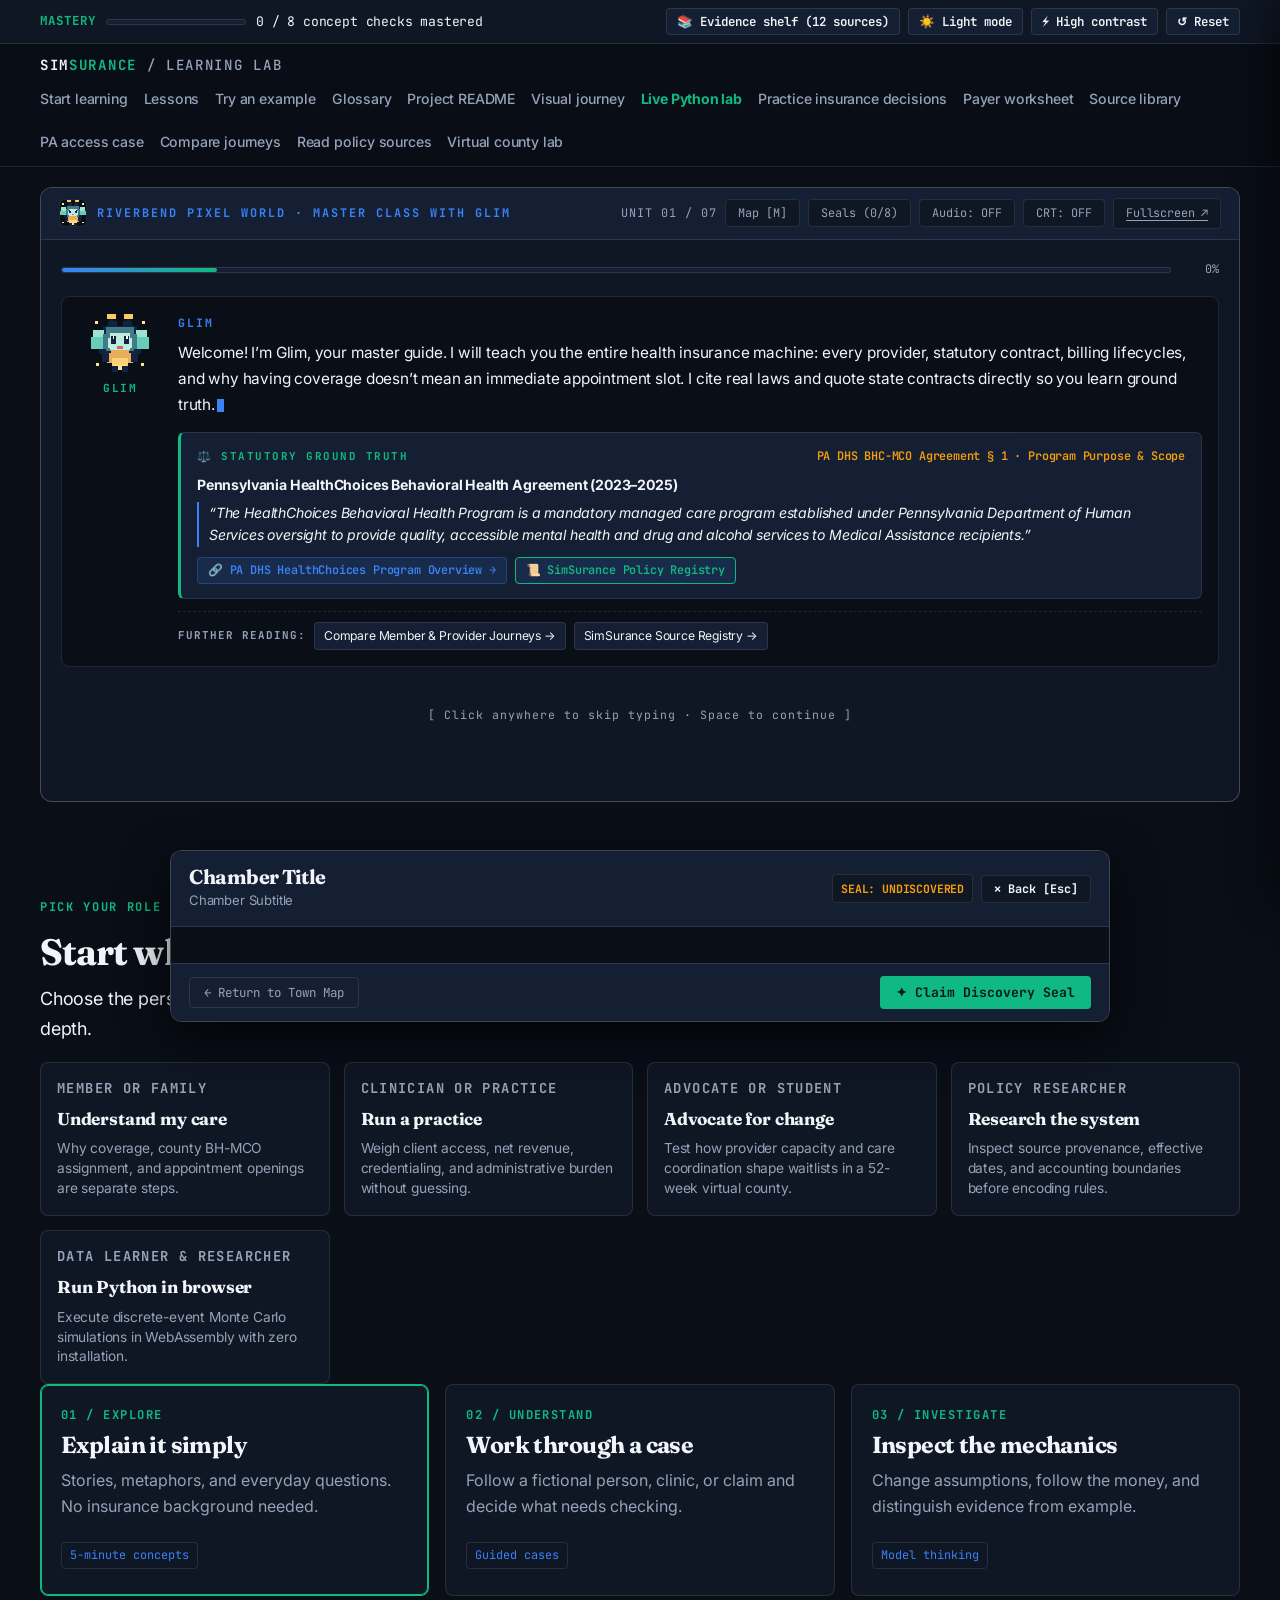
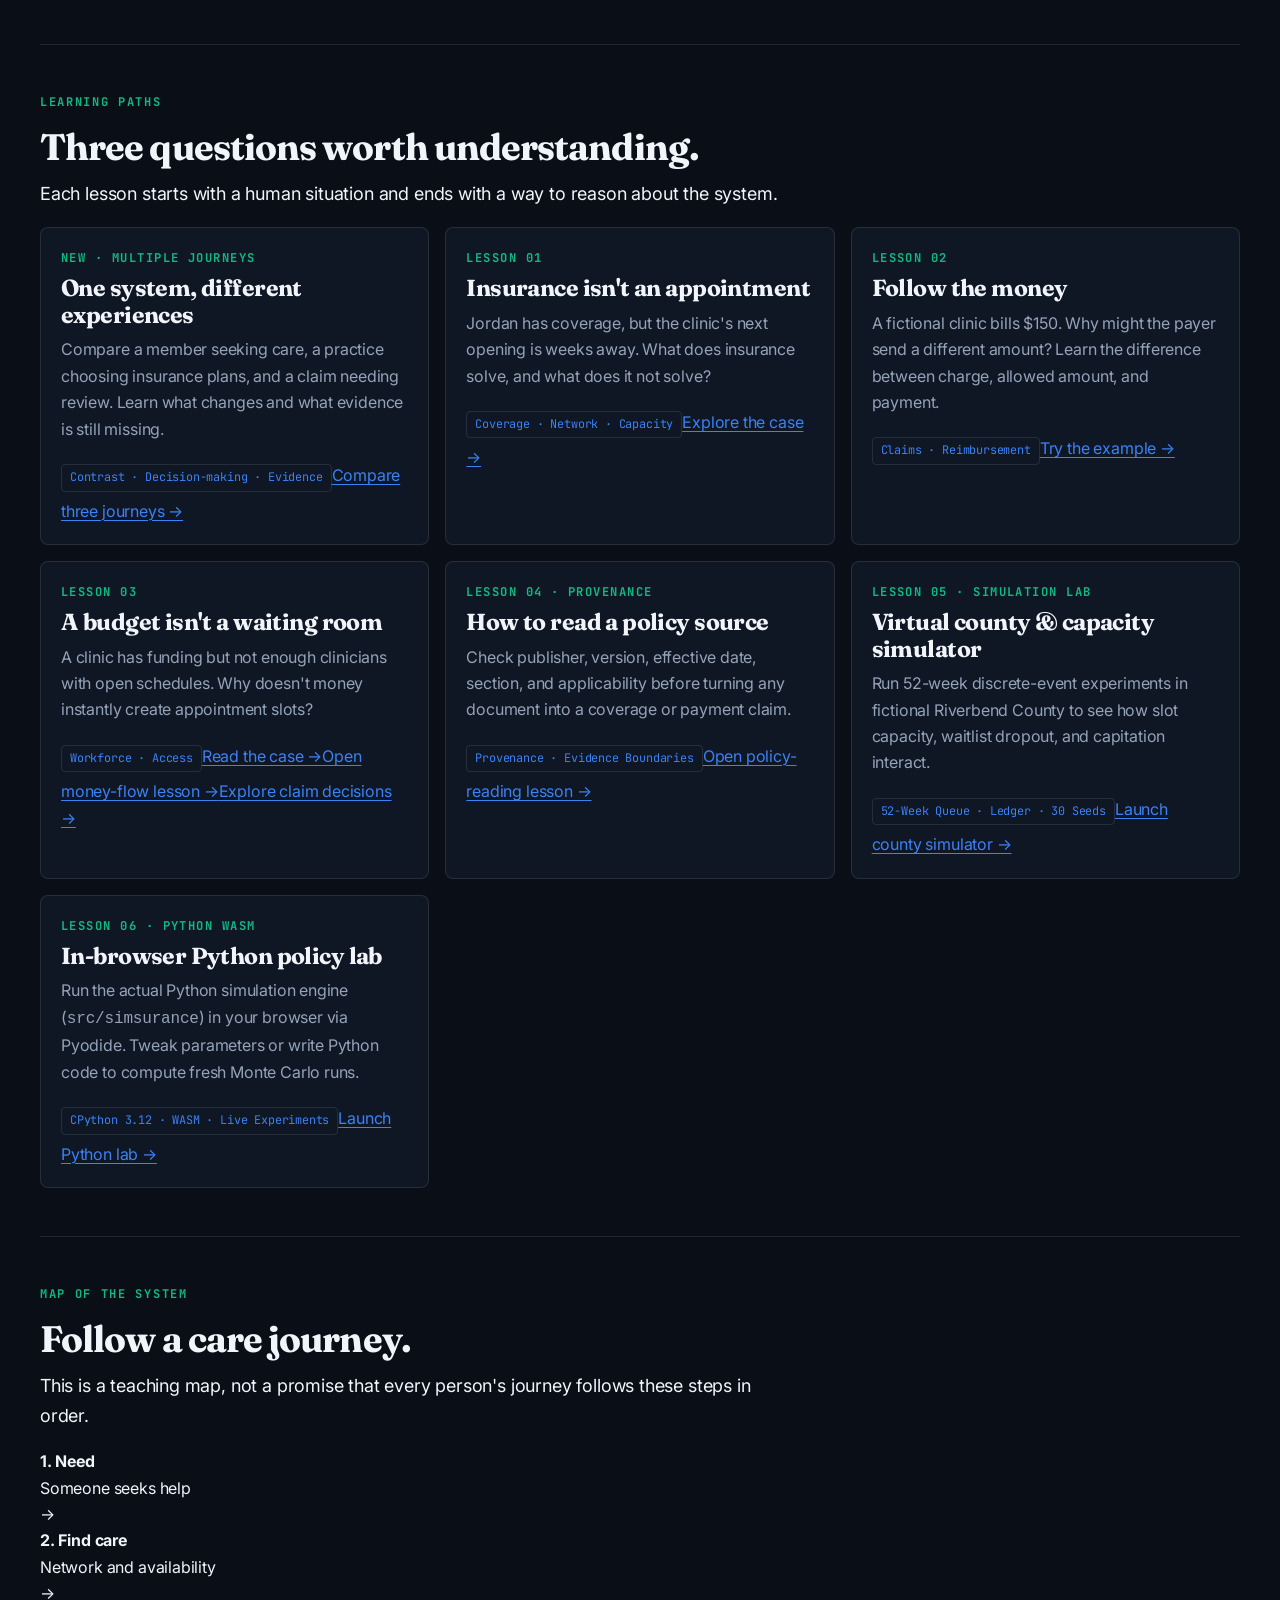
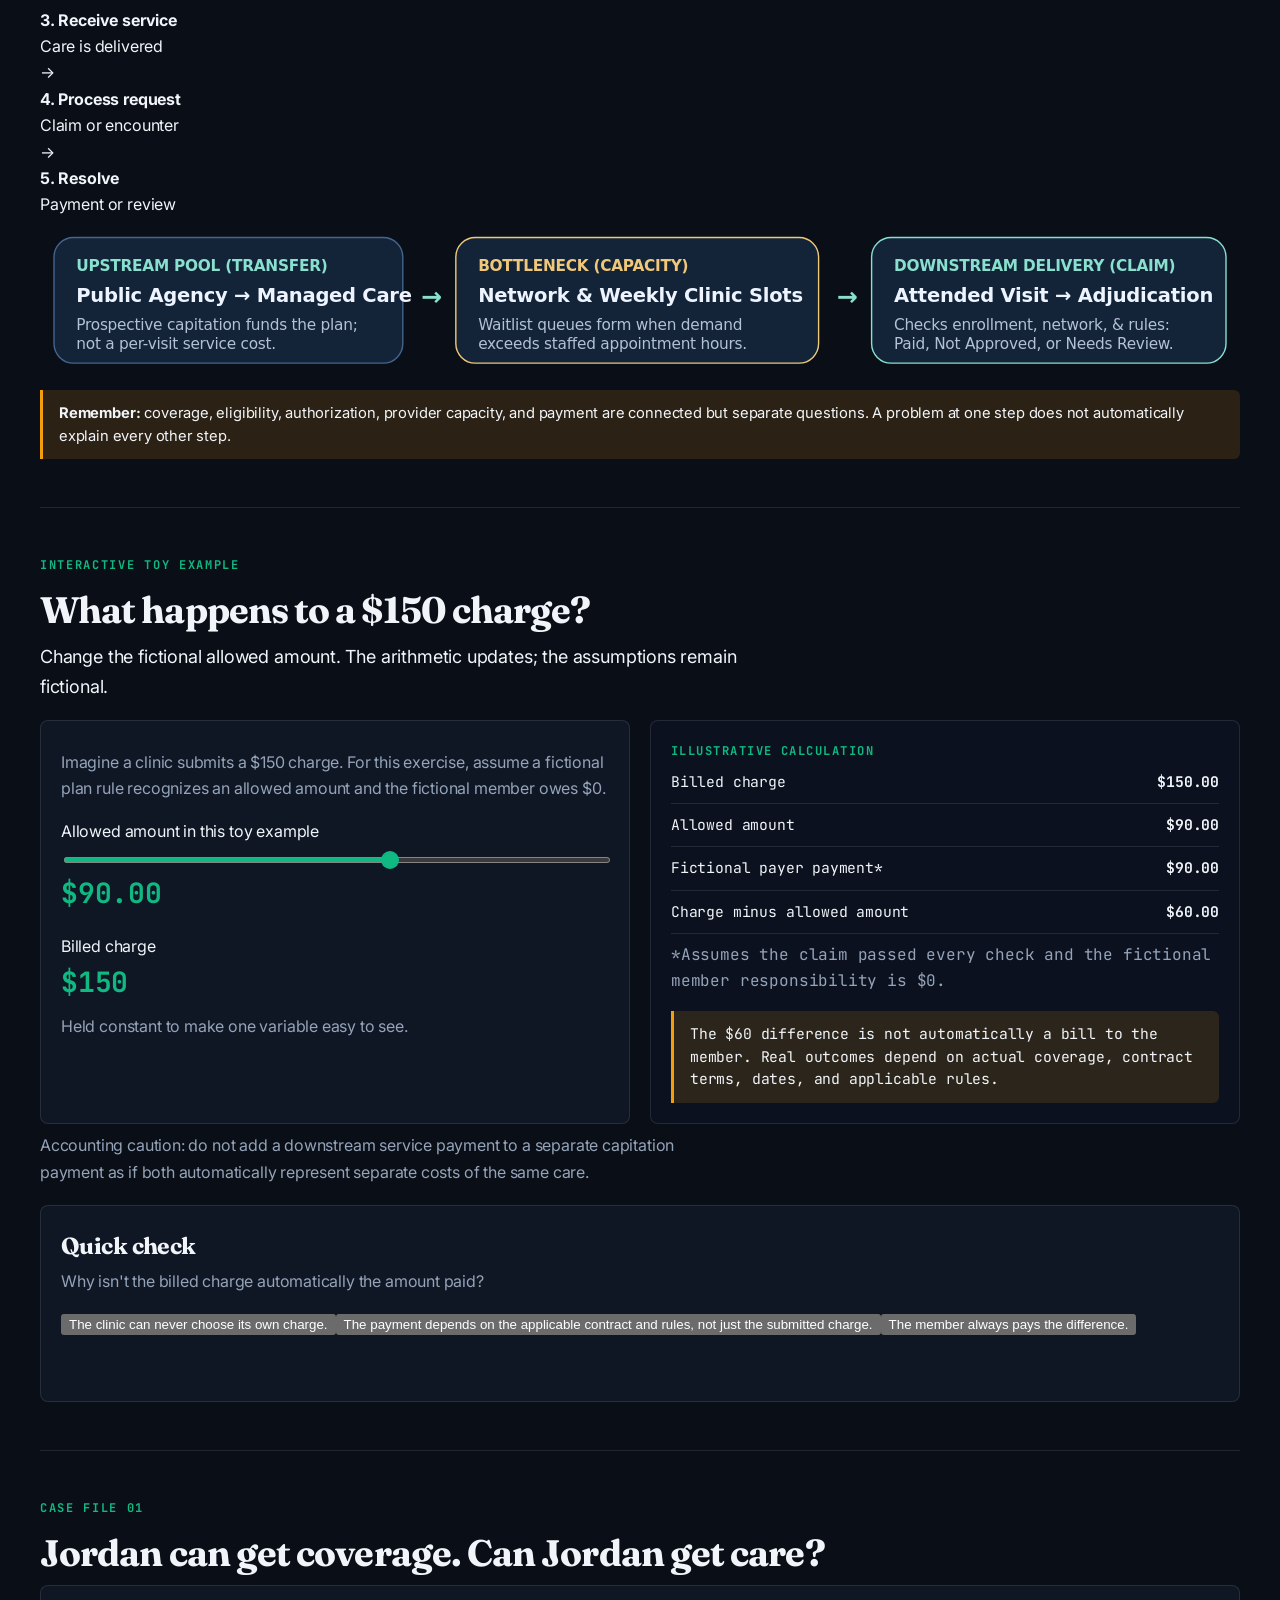
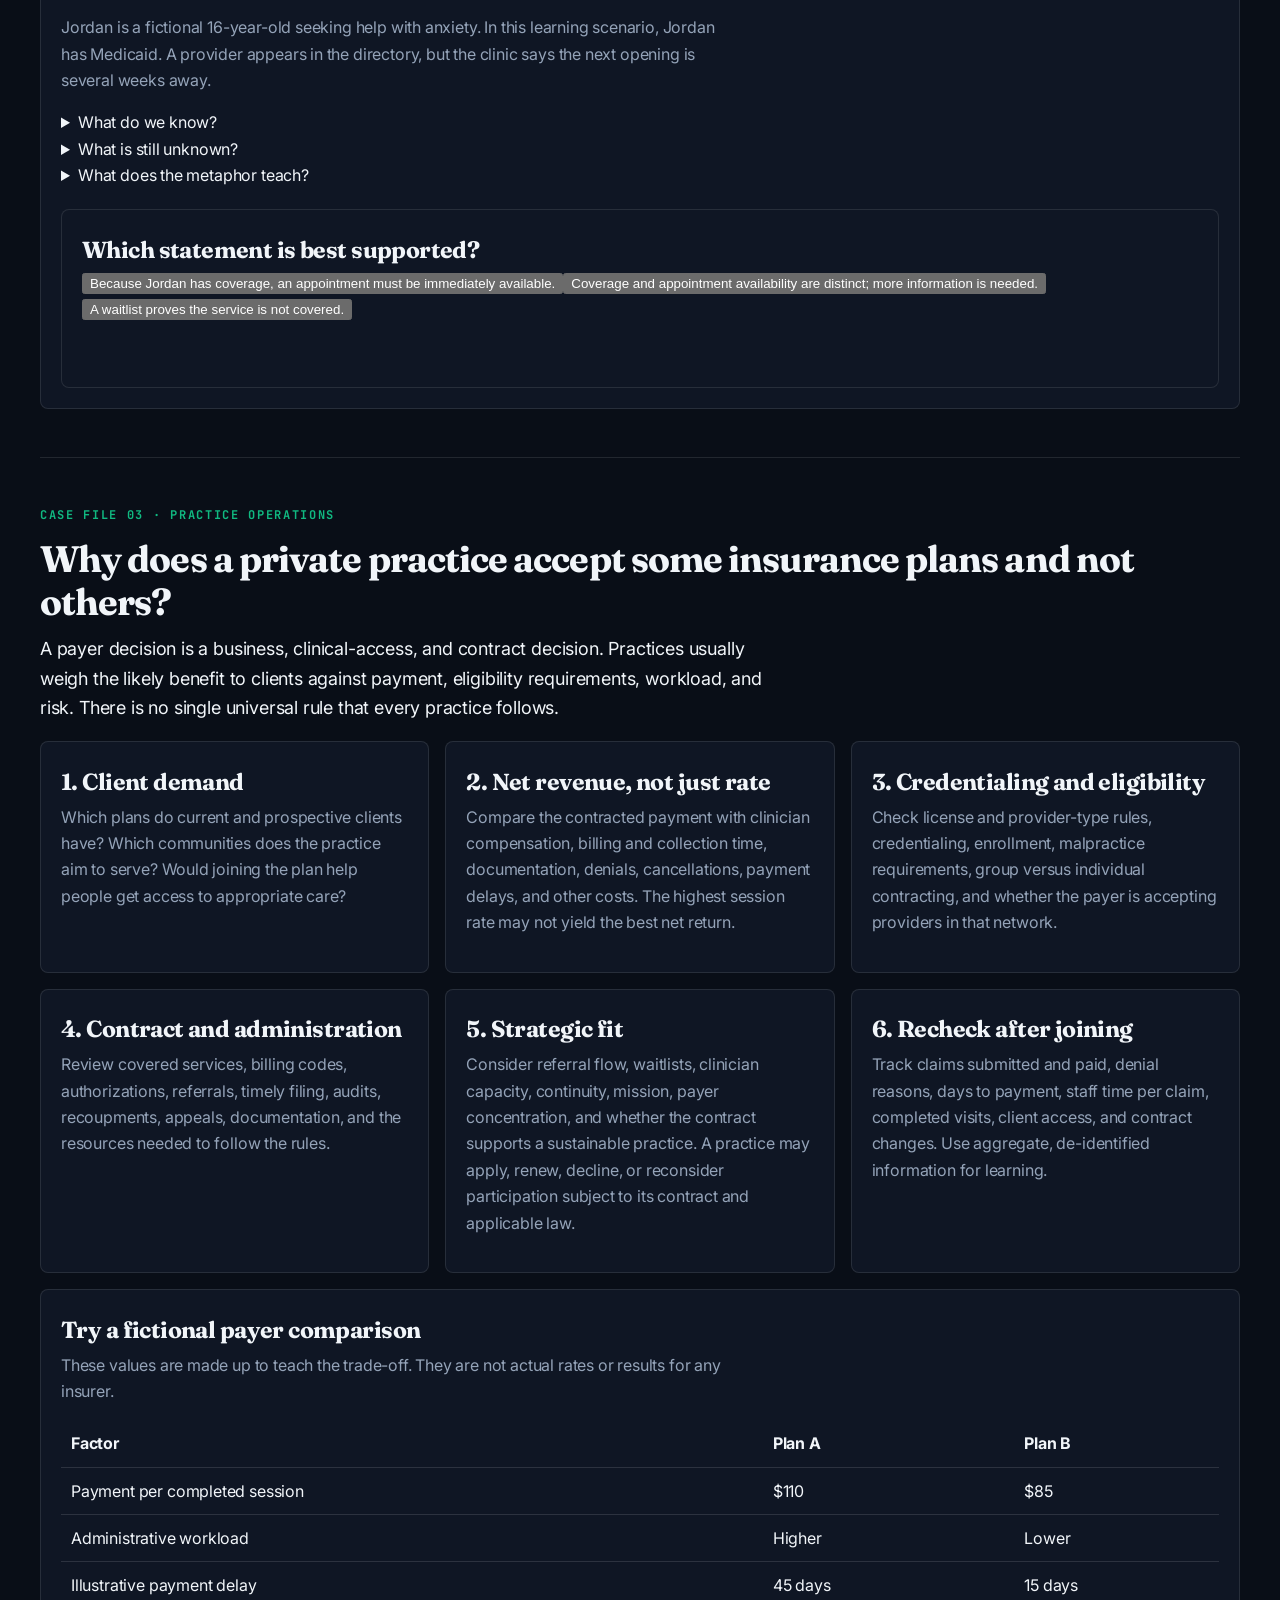
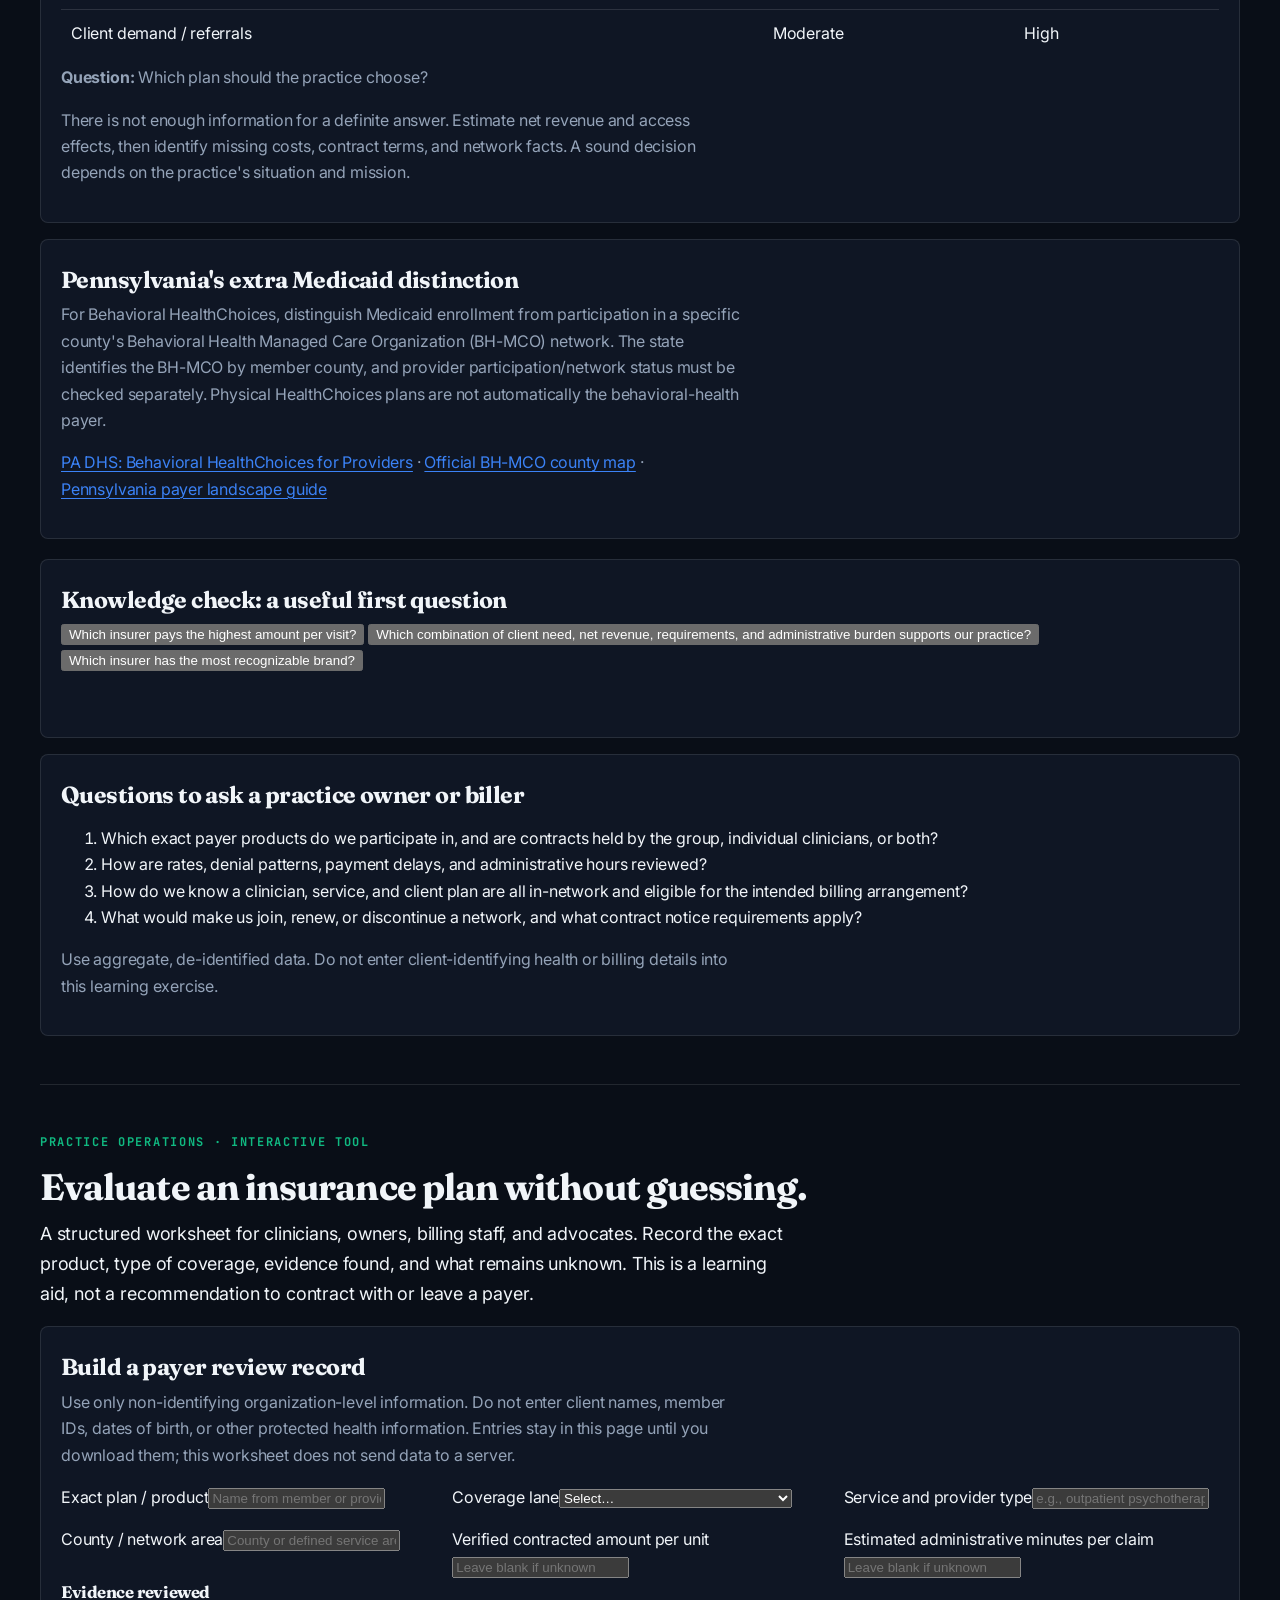
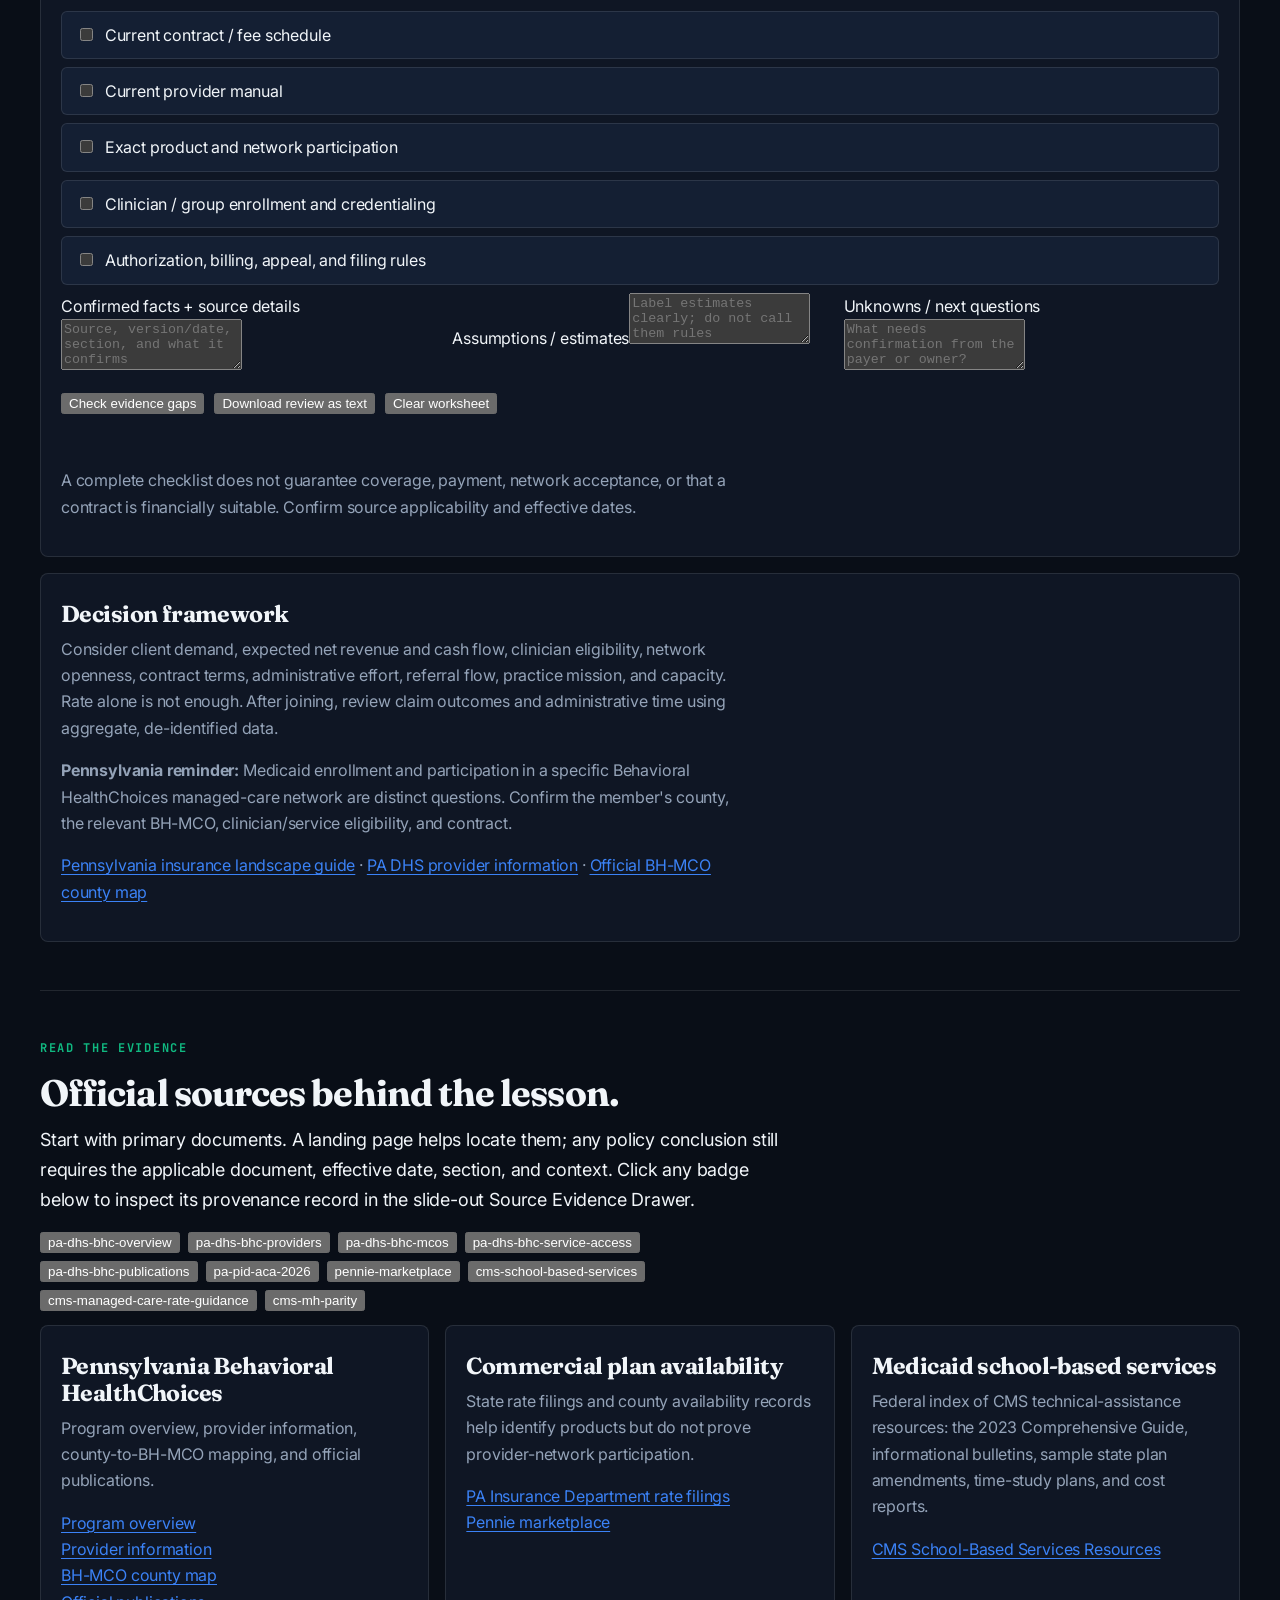
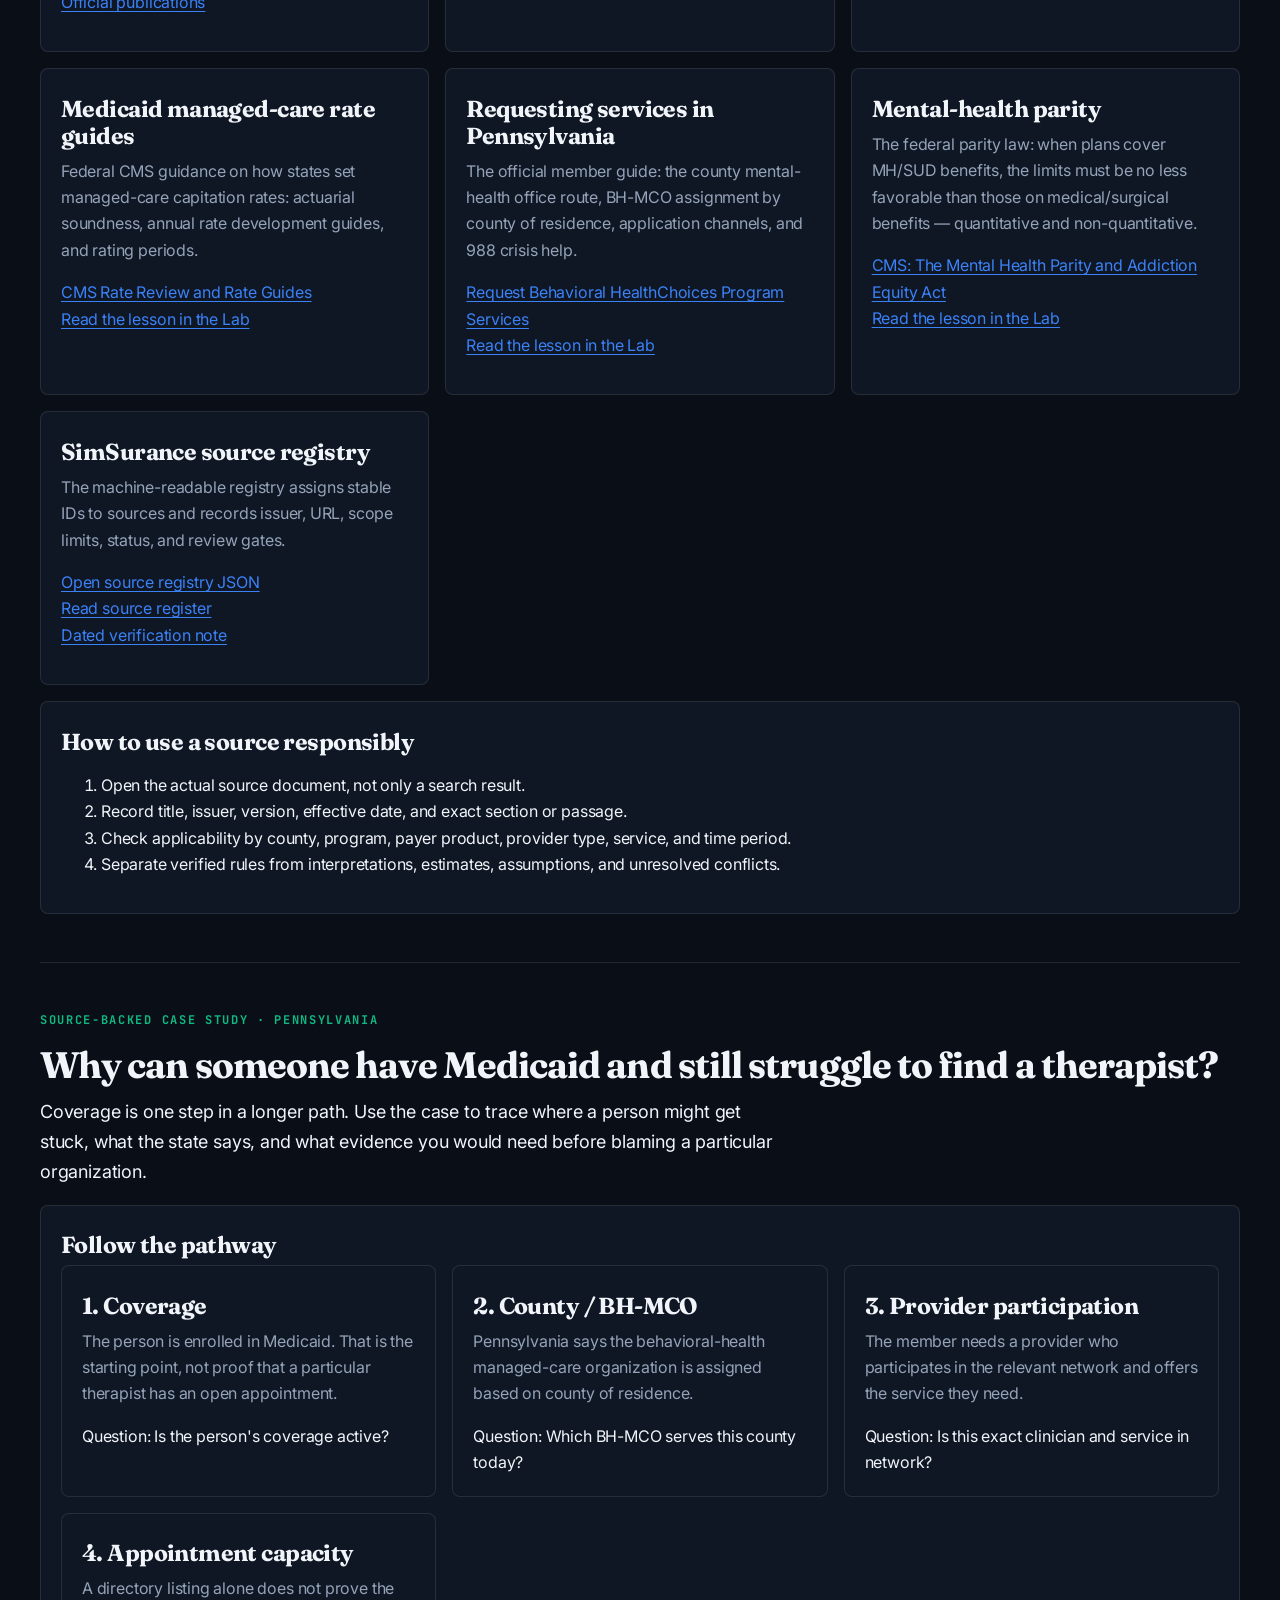
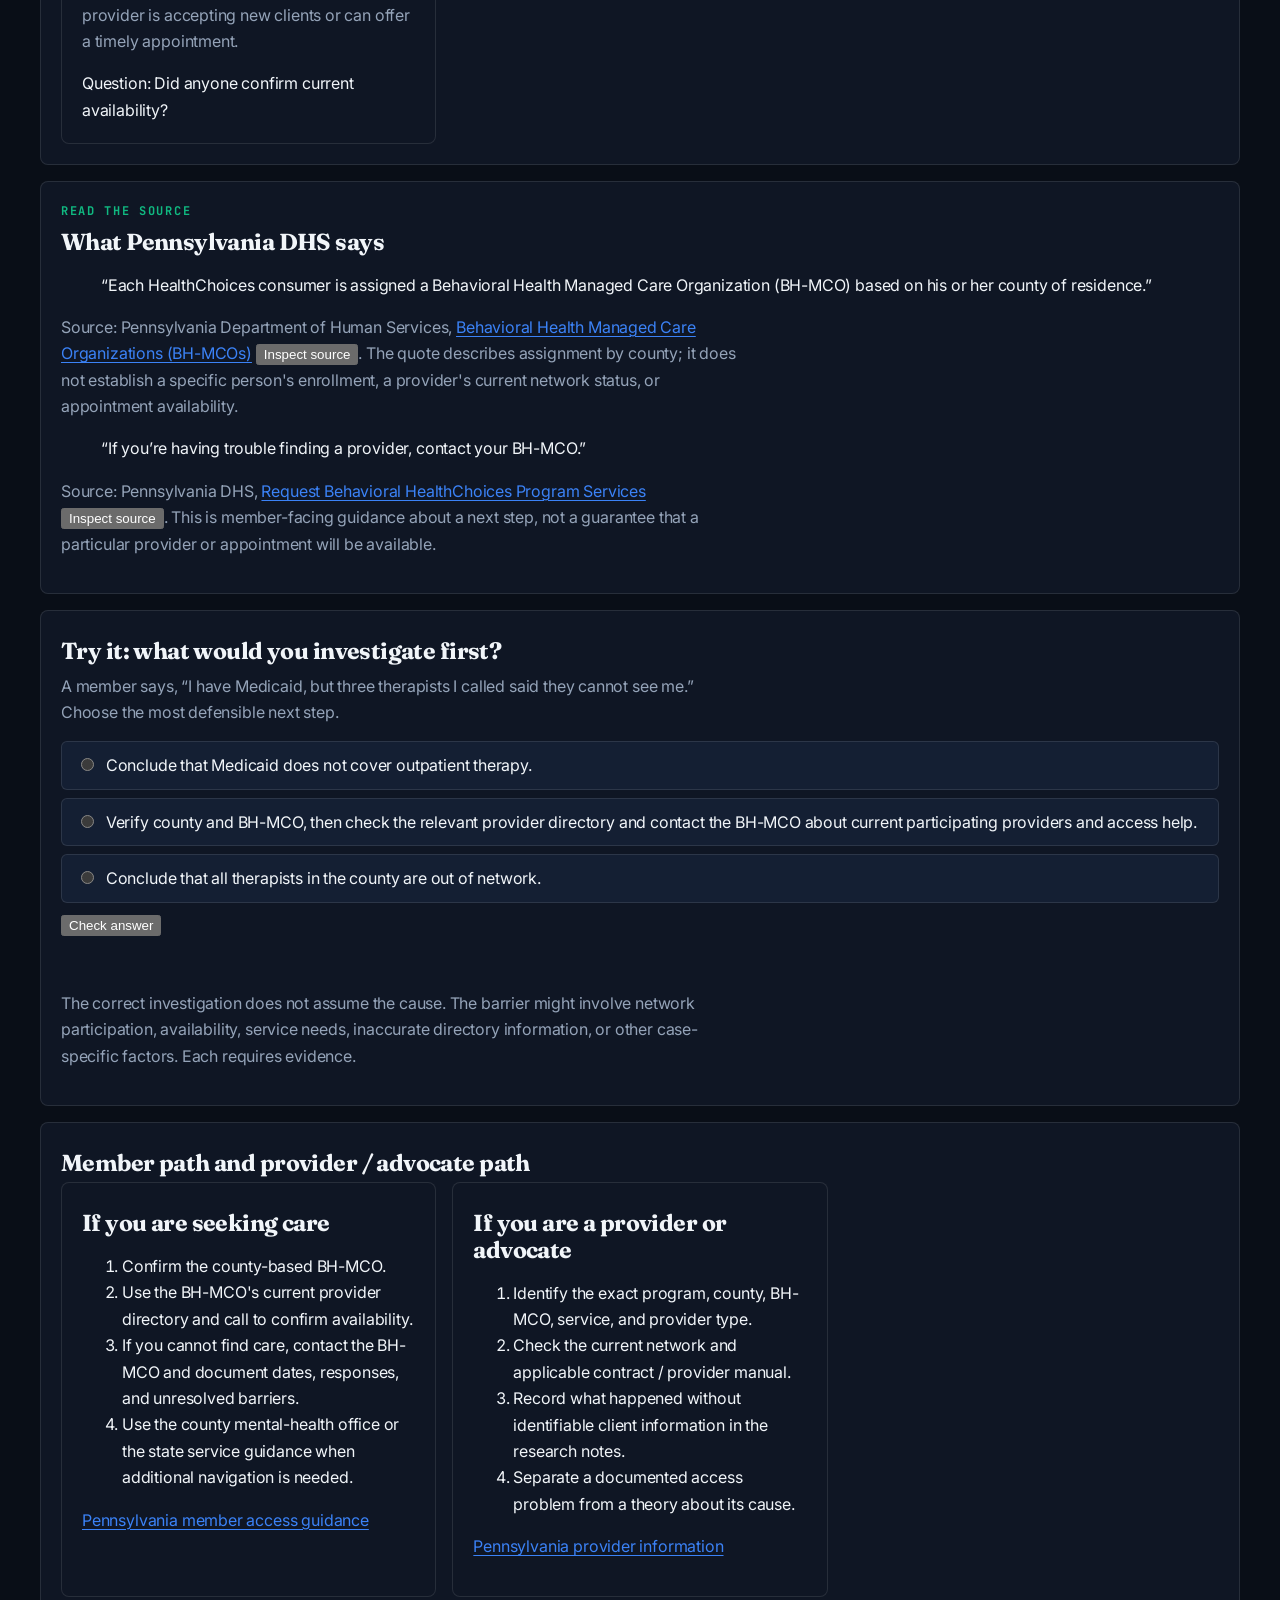
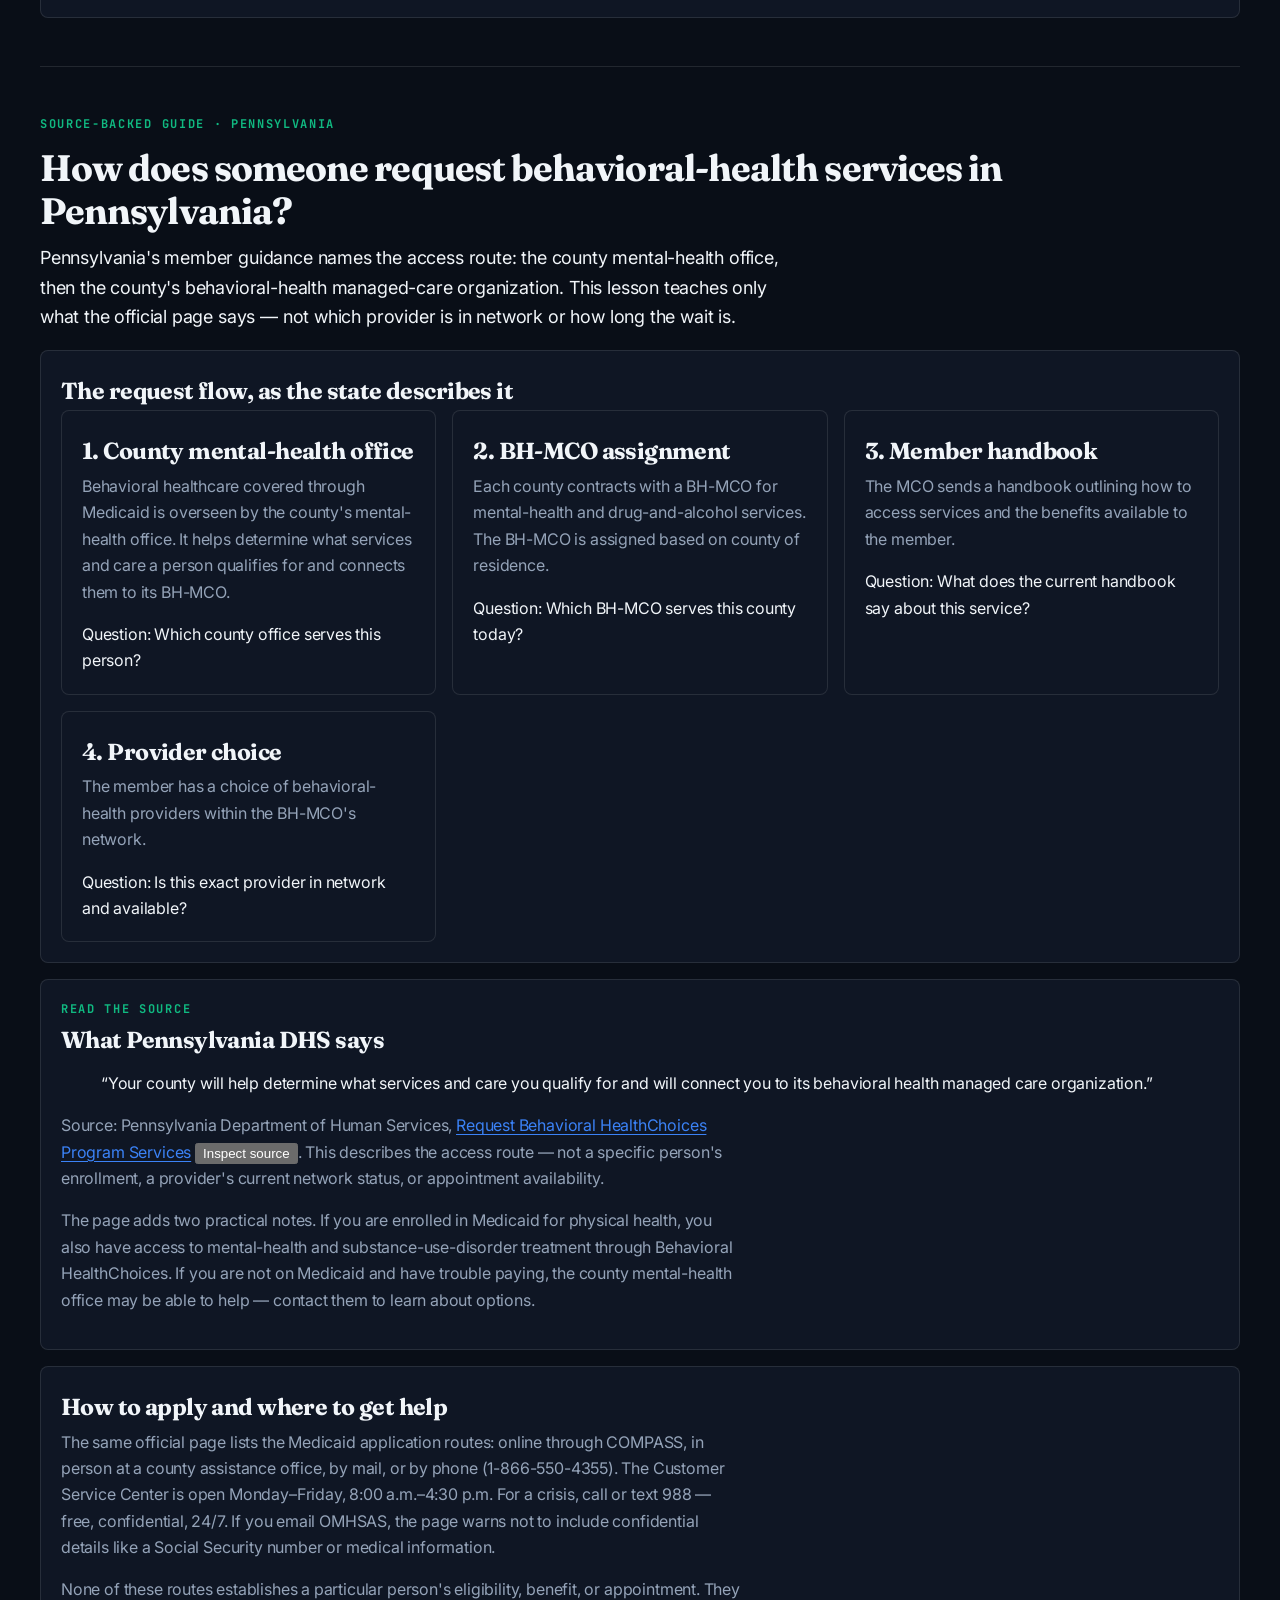
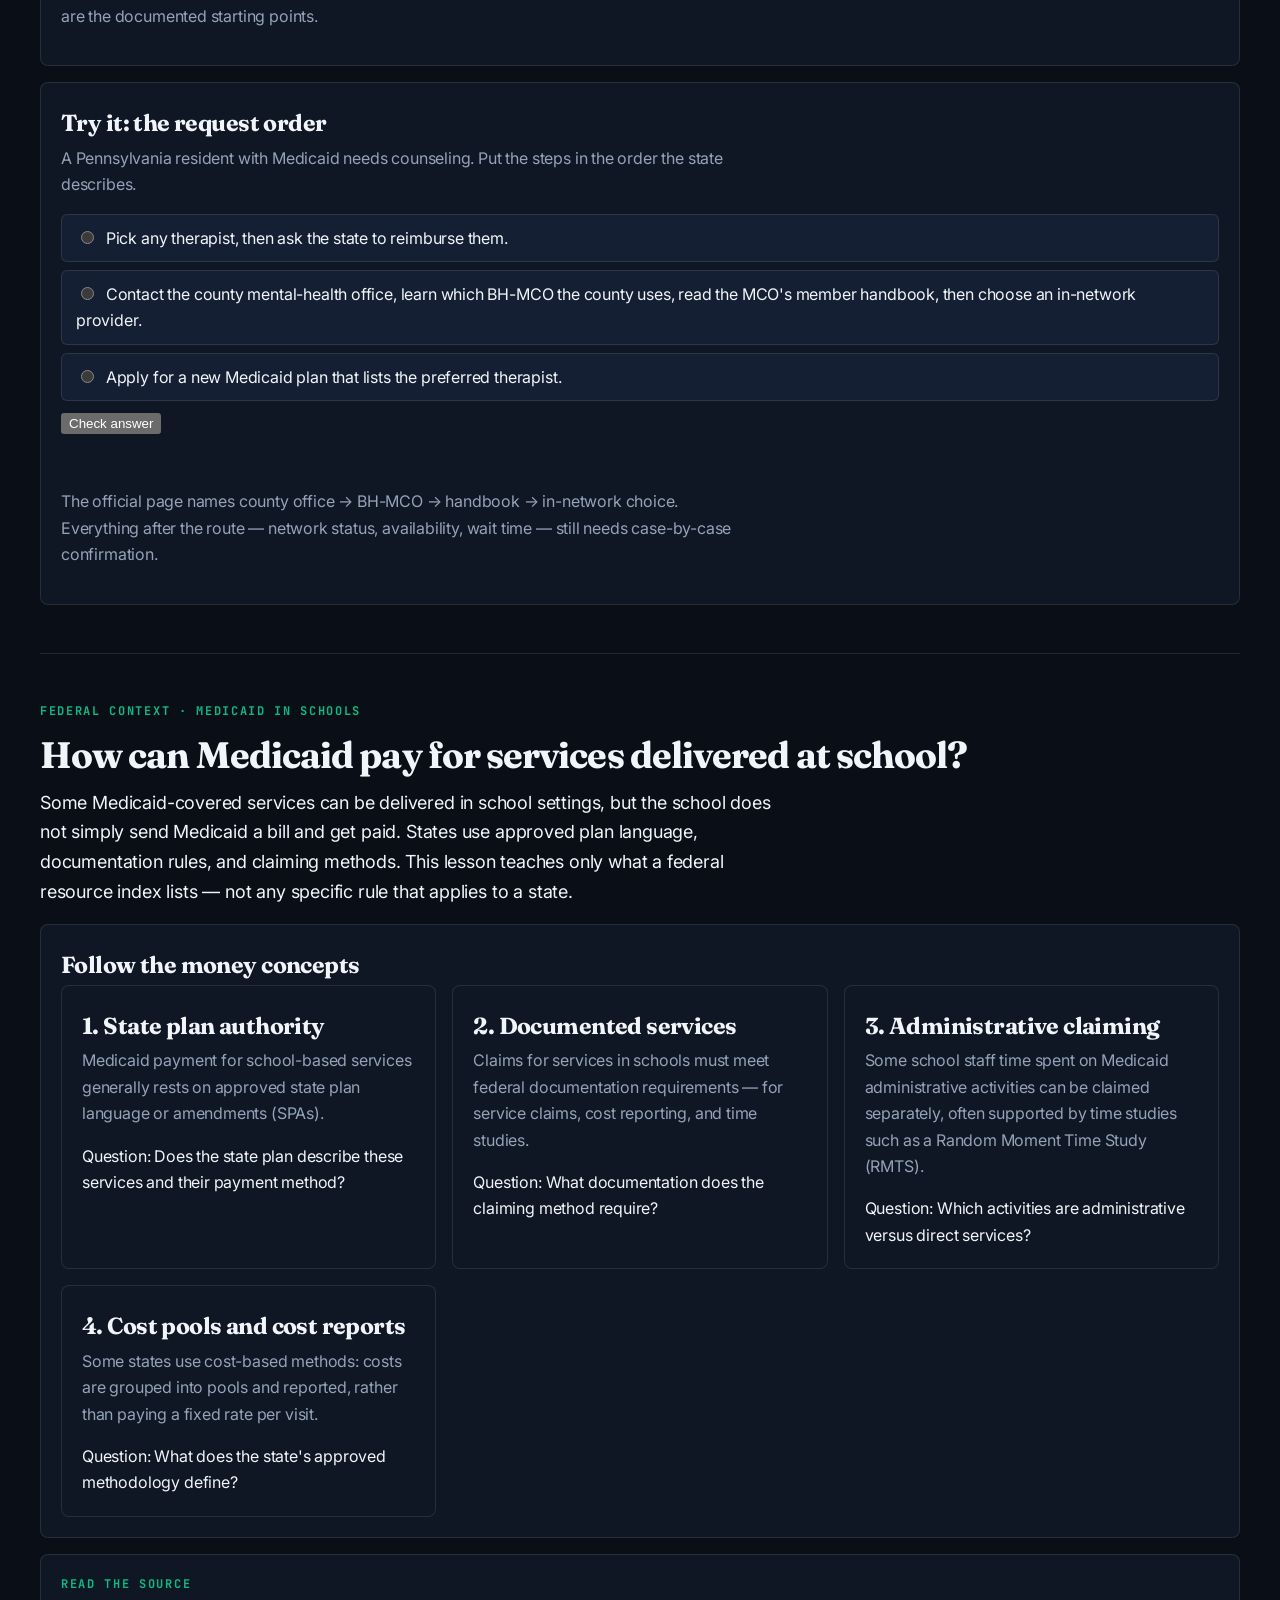
==== commit 30028ae4: "feat(learning-lab): add mental-health parity lesson from live CMS MHPAEA page Register new source cm" ====
--- a/learning-lab/index.html
+++ b/learning-lab/index.html
@@ -367,6 +367,7 @@
     <button type="button" class="source-pill" data-source-id="pennie-marketplace">pennie-marketplace</button>
     <button type="button" class="source-pill" data-source-id="cms-school-based-services">cms-school-based-services</button>
     <button type="button" class="source-pill" data-source-id="cms-managed-care-rate-guidance">cms-managed-care-rate-guidance</button>
+    <button type="button" class="source-pill" data-source-id="cms-mh-parity">cms-mh-parity</button>
   </p>
   <div class="cards">
     <article class="lesson"><h3>Pennsylvania Behavioral HealthChoices</h3><p>Program overview, provider information, county-to-BH-MCO mapping, and official publications.</p><p><a href="https://www.pa.gov/agencies/dhs/resources/medicaid/bhc" target="_blank" rel="noreferrer">Program overview</a><br><a href="https://www.pa.gov/agencies/dhs/resources/medicaid/bhc/bhc-providers" target="_blank" rel="noreferrer">Provider information</a><br><a href="https://www.pa.gov/agencies/dhs/resources/medicaid/bhc/bhc-mcos" target="_blank" rel="noreferrer">BH-MCO county map</a><br><a href="https://www.pa.gov/agencies/dhs/resources/medicaid/bhc/bhc-publications" target="_blank" rel="noreferrer">Official publications</a></p></article>
@@ -374,6 +375,7 @@
     <article class="lesson"><h3>Medicaid school-based services</h3><p>Federal index of CMS technical-assistance resources: the 2023 Comprehensive Guide, informational bulletins, sample state plan amendments, time-study plans, and cost reports.</p><p><a href="https://www.medicaid.gov/resources-for-states/medicaid-state-technical-assistance/medicaid-and-school-based-services/school-based-services-resources" target="_blank" rel="noreferrer">CMS School-Based Services Resources</a></p></article>
     <article class="lesson"><h3>Medicaid managed-care rate guides</h3><p>Federal CMS guidance on how states set managed-care capitation rates: actuarial soundness, annual rate development guides, and rating periods.</p><p><a href="https://www.medicaid.gov/medicaid/managed-care/guidance/rate-review-and-rate-guides" target="_blank" rel="noreferrer">CMS Rate Review and Rate Guides</a><br><a href="#managed-care-rates">Read the lesson in the Lab</a></p></article>
     <article class="lesson"><h3>Requesting services in Pennsylvania</h3><p>The official member guide: the county mental-health office route, BH-MCO assignment by county of residence, application channels, and 988 crisis help.</p><p><a href="https://www.pa.gov/services/dhs/request-behavioral-healthchoices-program-services" target="_blank" rel="noreferrer">Request Behavioral HealthChoices Program Services</a><br><a href="#requesting-services">Read the lesson in the Lab</a></p></article>
+    <article class="lesson"><h3>Mental-health parity</h3><p>The federal parity law: when plans cover MH/SUD benefits, the limits must be no less favorable than those on medical/surgical benefits — quantitative and non-quantitative.</p><p><a href="https://www.cms.gov/marketplace/private-health-insurance/mental-health-parity-addiction-equity" target="_blank" rel="noreferrer">CMS: The Mental Health Parity and Addiction Equity Act</a><br><a href="#mental-health-parity">Read the lesson in the Lab</a></p></article>
     <article class="lesson"><h3>SimSurance source registry</h3><p>The machine-readable registry assigns stable IDs to sources and records issuer, URL, scope limits, status, and review gates.</p><p><a href="../docs/sources.registry.json">Open source registry JSON</a><br><a href="../docs/SOURCE_REGISTER.md">Read source register</a><br><a href="../docs/SOURCE_VERIFICATION_2026-10-08.md">Dated verification note</a></p></article>
   </div>
   <div class="panel" style="margin-top:16px"><h3>How to use a source responsibly</h3><ol><li>Open the actual source document, not only a search result.</li><li>Record title, issuer, version, effective date, and exact section or passage.</li><li>Check applicability by county, program, payer product, provider type, service, and time period.</li><li>Separate verified rules from interpretations, estimates, assumptions, and unresolved conflicts.</li></ol></div>
@@ -530,6 +532,40 @@
 </section>
 
 <section class="wrap section" id="case-capacity"><div class="eyebrow">Case file 02</div><h2>A budget isn't a waiting room.</h2><div class="panel"><p>A fictional behavioral-health organization has an annual budget for defined services, but clinicians are booked and several positions are vacant.</p><details><summary>What might additional resources support?</summary><p>Recruitment, retention, supervision, space, technology, or other operating needs. Each option takes time and depends on workforce availability and organizational decisions.</p></details><details><summary>Why might access not improve immediately?</summary><p>Funding and appointment capacity are different resources. Available qualified clinicians, schedules, geography, and the needs of the people seeking care all matter.</p></details><details><summary>What should we measure?</summary><p>For a real evaluation, define measures such as wait time, appointments offered, completed visits, continuity, workforce vacancies, and unmet need. A simulation should label assumptions and uncertainty rather than promise an outcome.</p></details><p style="margin-top:14px"><a class="btn" href="./county-lab.html">Explore the 52-Week Virtual County Simulator →</a></p></div></section>
+<section class="wrap section" id="mental-health-parity">
+  <div class="eyebrow">Federal context · coverage rules</div>
+  <h2>Does my plan have to cover mental health the same as physical health?</h2>
+  <p class="lede">A federal law called MHPAEA requires that when a plan covers mental health or substance use disorder (MH/SUD) benefits, the limits it places on those benefits cannot be less favorable than the limits on medical and surgical benefits. It does not require the plan to cover MH/SUD benefits in the first place. This lesson teaches only what the federal CMS page states — not any rule about any specific plan, and not legal advice.</p>
+  <div class="panel">
+    <h3>Four parity concepts</h3>
+    <div class="cards">
+      <article class="lesson"><h3>1. Parity is equal treatment, not guaranteed coverage</h3><p>MHPAEA "generally prevents" plans that provide MH/SUD benefits from imposing less favorable benefit limitations on them than on medical/surgical benefits — but it does not require plans to cover MH/SUD benefits at all. Separately, the Affordable Care Act requires MH/SUD services as one of ten essential health benefit categories in non-grandfathered individual and small group plans.</p><span class="small">Question: If a plan covers no MH/SUD benefits, does MHPAEA force it to add them?</span></article>
+      <article class="lesson"><h3>2. Quantitative vs. non-quantitative limits</h3><p>Quantitative treatment limitations are numerical — visit limits, day limits. Non-quantitative treatment limitations (NQTLs) are process-based — pre-authorization, step therapy, medical management, network composition standards, and the methods used to set out-of-network reimbursement. Parity applies to both kinds, and a 2013 rule defines six benefit classifications where the comparison is made.</p><span class="small">Question: Is a pre-authorization requirement quantitative or non-quantitative?</span></article>
+      <article class="lesson"><h3>3. The predominant test, classification by classification</h3><p>Financial requirements (copays, coinsurance) and treatment limitations on MH/SUD benefits cannot be more restrictive than the predominant requirements and limitations that apply to substantially all medical/surgical benefits in the same classification — inpatient in-network, inpatient out-of-network, outpatient in-network, outpatient out-of-network, emergency, or prescription drugs. Separate requirements that apply only to MH/SUD benefits are prohibited.</p><span class="small">Question: Can you compare a plan's emergency-room copay with its outpatient therapy visit limit?</span></article>
+      <article class="lesson"><h3>4. Prove it: comparative analyses and data</h3><p>The 2024 final rules require plans and issuers to perform and document comparative analyses of how NQTLs are designed and applied, collect and evaluate data on material differences in access, and take reasonable action when the data show the NQTL is the cause. Discriminatory design — standards systematically disfavoring MH/SUD access — is prohibited. Plans must make their analyses available to federal or state authorities on request, and enrollees can request the information too.</p><span class="small">Question: Who has to show that an NQTL is applied comparably — the enrollee or the plan?</span></article>
+    </div>
+  </div>
+  <div class="panel" style="margin-top:16px">
+    <div class="eyebrow">Read the source</div>
+    <h3>What CMS says</h3>
+    <blockquote>“The Paul Wellstone and Pete Domenici Mental Health Parity and Addiction Equity Act of 2008 (MHPAEA) is a federal law that generally prevents group health plans and health insurance issuers that provide mental health or substance use disorder (MH/SUD) benefits from imposing less favorable benefit limitations on those benefits than on medical/surgical benefits.”</blockquote>
+    <p class="small">Source: Centers for Medicare &amp; Medicaid Services, <a href="https://www.cms.gov/marketplace/private-health-insurance/mental-health-parity-addiction-equity" target="_blank" rel="noreferrer">The Mental Health Parity and Addiction Equity Act (MHPAEA)</a> <button type="button" class="source-pill" data-source-id="cms-mh-parity">Inspect source</button>. This is the federal parity rule; it says nothing about any specific plan's coverage, cost sharing, or networks.</p>
+    <p class="small">Honest limits: MHPAEA generally does not apply directly to small group plans (50 or fewer employees under ERISA/Code); some states have stricter requirements (not reviewed here). Medicaid MCOs, CHIP plans, and alternative benefit (benchmark) plans carry certain MHPAEA requirements through Social Security Act provisions — the Lab has not modeled them. Whether a particular plan complies is a plan-specific determination, not something this lesson can establish. This is educational information, not legal advice.</p>
+  </div>
+  <div class="panel" style="margin-top:16px">
+    <h3>Try it: which rule applies?</h3>
+    <p>A large-group plan covers both physical and mental-health benefits. Its plan requires pre-authorization for therapy visits but not for routine physical-therapy visits, and the plan has not shown a comparable, equally applied process for the medical/surgical side. Which statement best matches what the CMS page describes?</p>
+    <div class="answers" role="group" aria-label="Parity question">
+      <label><input type="radio" name="mhpa-answer" value="a"> Pre-authorization is a non-quantitative treatment limitation. Parity requires the processes, strategies, and evidentiary standards for MH/SUD benefits to be comparable to — and applied no more stringently than — those for medical/surgical benefits in the same classification, and the plan must document that comparison.</label>
+      <label><input type="radio" name="mhpa-answer" value="b"> Parity is automatically satisfied because the plan covers both benefit types at all.</label>
+      <label><input type="radio" name="mhpa-answer" value="c"> Parity means the plan must cover unlimited therapy visits with no management at all.</label>
+    </div>
+    <button type="button" id="mhpa-check">Check answer</button>
+    <div class="feedback" id="mhpa-feedback" aria-live="polite"></div>
+    <p class="small">MHPAEA compares how limitations are designed and applied across benefit classifications — it does not require MH/SUD benefits to be offered, and it does not ban management outright. The plan must be able to show its work: a documented comparative analysis of the NQTL.</p>
+  </div>
+</section>
+
 <section class="wrap section" id="glossary"><div class="eyebrow">Small dictionary</div><h2>Insurance words in human language.</h2><p class="lede">Start here when a term appears in a lesson. These short definitions are educational; actual policy meanings must be checked in the relevant source.</p><details><summary>Eligibility</summary><p>Whether a person meets a program's requirements at a particular time. It does not automatically answer whether a particular service is authorized or a claim will be paid.</p></details><details><summary>Provider network</summary><p>The providers or organizations recognized by a plan under specified terms. A network listing does not guarantee an open appointment.</p></details><details><summary>Claim</summary><p>A structured request for payment for a service. A claim is not itself a payment and may need review.</p></details><details><summary>Allowed amount</summary><p>The amount recognized under applicable payment terms for a service. The calculation depends on the relevant contract, fee schedule, benefit, and circumstances.</p></details><details><summary>Capitation</summary><p>A prospective payment for a defined population, service scope, and period, under contract terms. It differs from paying a clinic for each individual service.</p></details><details><summary>Access to care</summary><p>The practical ability to find, reach, and receive appropriate care. Coverage matters, but so do capacity, transportation, language access, scheduling, and accommodations.</p></details></section>
 <<section class="wrap section"><div class="panel"><div class="eyebrow">Evidence matters</div><h2>A metaphor is not a policy rule.</h2><p class="lede">This first release uses teaching scenarios. The amounts and contract terms in the calculator are invented, not Pennsylvania reimbursement rates. Before a model describes an actual rule, SimSurance must identify the official source, version, effective date, relevant section, and who the rule applies to. Unknown or conflicting rules should remain unresolved rather than guessed.</p><p><a href="../docs/LEARNING_LAB.md">Read the full Learning Lab design</a> · <a href="../docs/LEARNING_LAB_CASES.md">Read all case studies</a> · <a href="../docs/LEARNING_LAB_GLOSSARY.md">Read the expanded glossary</a> · <a href="../docs/SOURCE_REGISTER.md">Open the source register</a></p></div></section>
 </main>
@@ -560,6 +596,9 @@
 
  const mcrCheck=document.getElementById('mcr-check');
  if(mcrCheck)mcrCheck.addEventListener('click',()=>{const selected=document.querySelector('input[name="mcr-answer"]:checked');const feedback=document.getElementById('mcr-feedback');if(!selected){feedback.textContent='Choose an answer first.';feedback.style.color='var(--gold)';return;}if(selected.value==='a'){feedback.textContent='Correct. Capitation is a prospective per-person rate developed under generally accepted actuarial principles and practices, and the applicable CMS rate development guide is the basis for review — not a plan-specific amount.';feedback.style.color='var(--mint)';if(window.SimSuranceLab)window.SimSuranceLab.recordCheckpoint('quiz-managed-care-rates');}else{feedback.textContent='Not yet. The federal page describes prospective capitation rates developed under an actuarial standard with documented certifications — not retrospective averages and not amounts clinics negotiate with patients.';feedback.style.color='var(--gold)';}});
+
+ const mhpaCheck=document.getElementById('mhpa-check');
+ if(mhpaCheck)mhpaCheck.addEventListener('click',()=>{const selected=document.querySelector('input[name="mhpa-answer"]:checked');const feedback=document.getElementById('mhpa-feedback');if(!selected){feedback.textContent='Choose an answer first.';feedback.style.color='var(--gold)';return;}if(selected.value==='a'){feedback.textContent='Correct. Pre-authorization is an NQTL: the plan’s processes, strategies, and evidentiary standards for MH/SUD benefits must be comparable to — and no more stringent than — those for medical/surgical benefits in the same classification, with a documented comparative analysis.';feedback.style.color='var(--mint)';if(window.SimSuranceLab)window.SimSuranceLab.recordCheckpoint('quiz-mental-health-parity');}else{feedback.textContent='Not yet. Parity does not require plans to offer MH/SUD benefits at all — and it does not ban management outright. It requires that the limitations a plan does impose be designed and applied no less favorably than for medical/surgical benefits in the same classification.';feedback.style.color='var(--gold)';}});
 
  const levelButtons=[...document.querySelectorAll('[data-level]')];
  const lessons=[...document.querySelectorAll('.lesson[data-audience]')];
